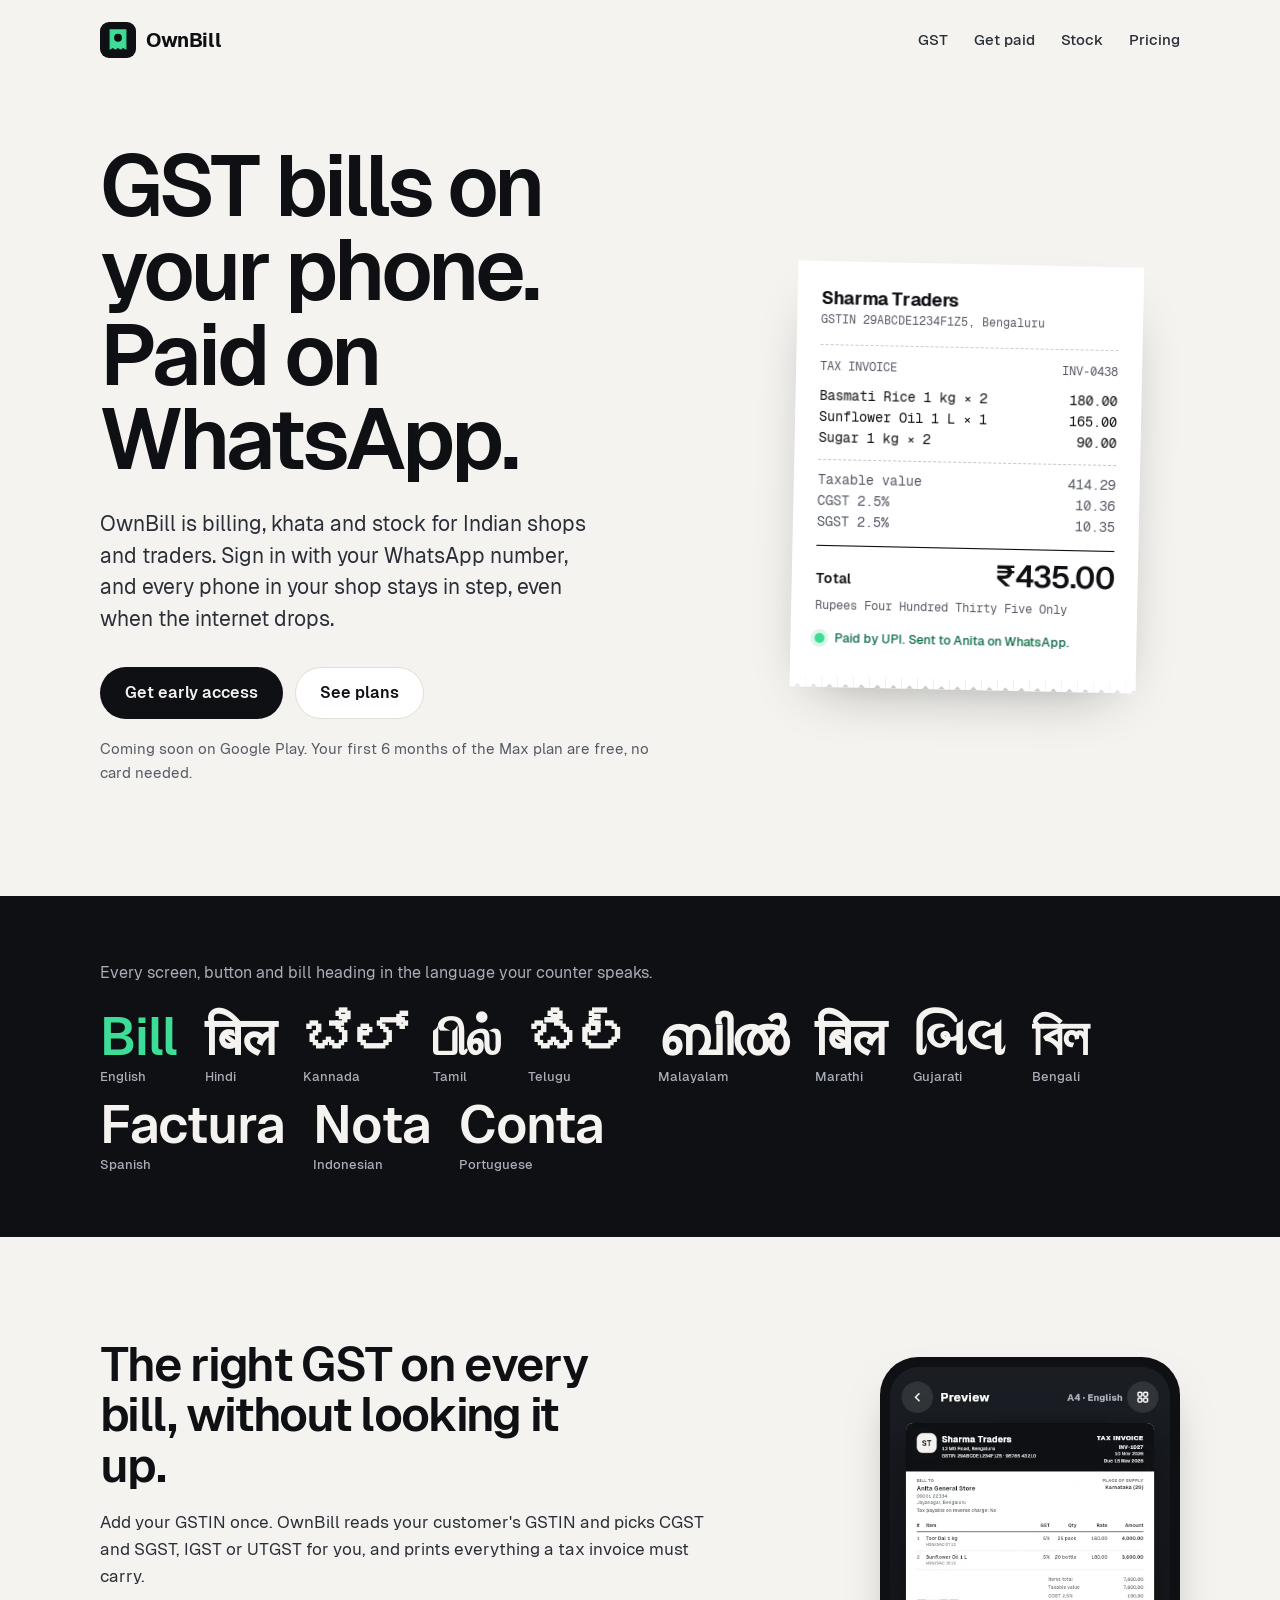
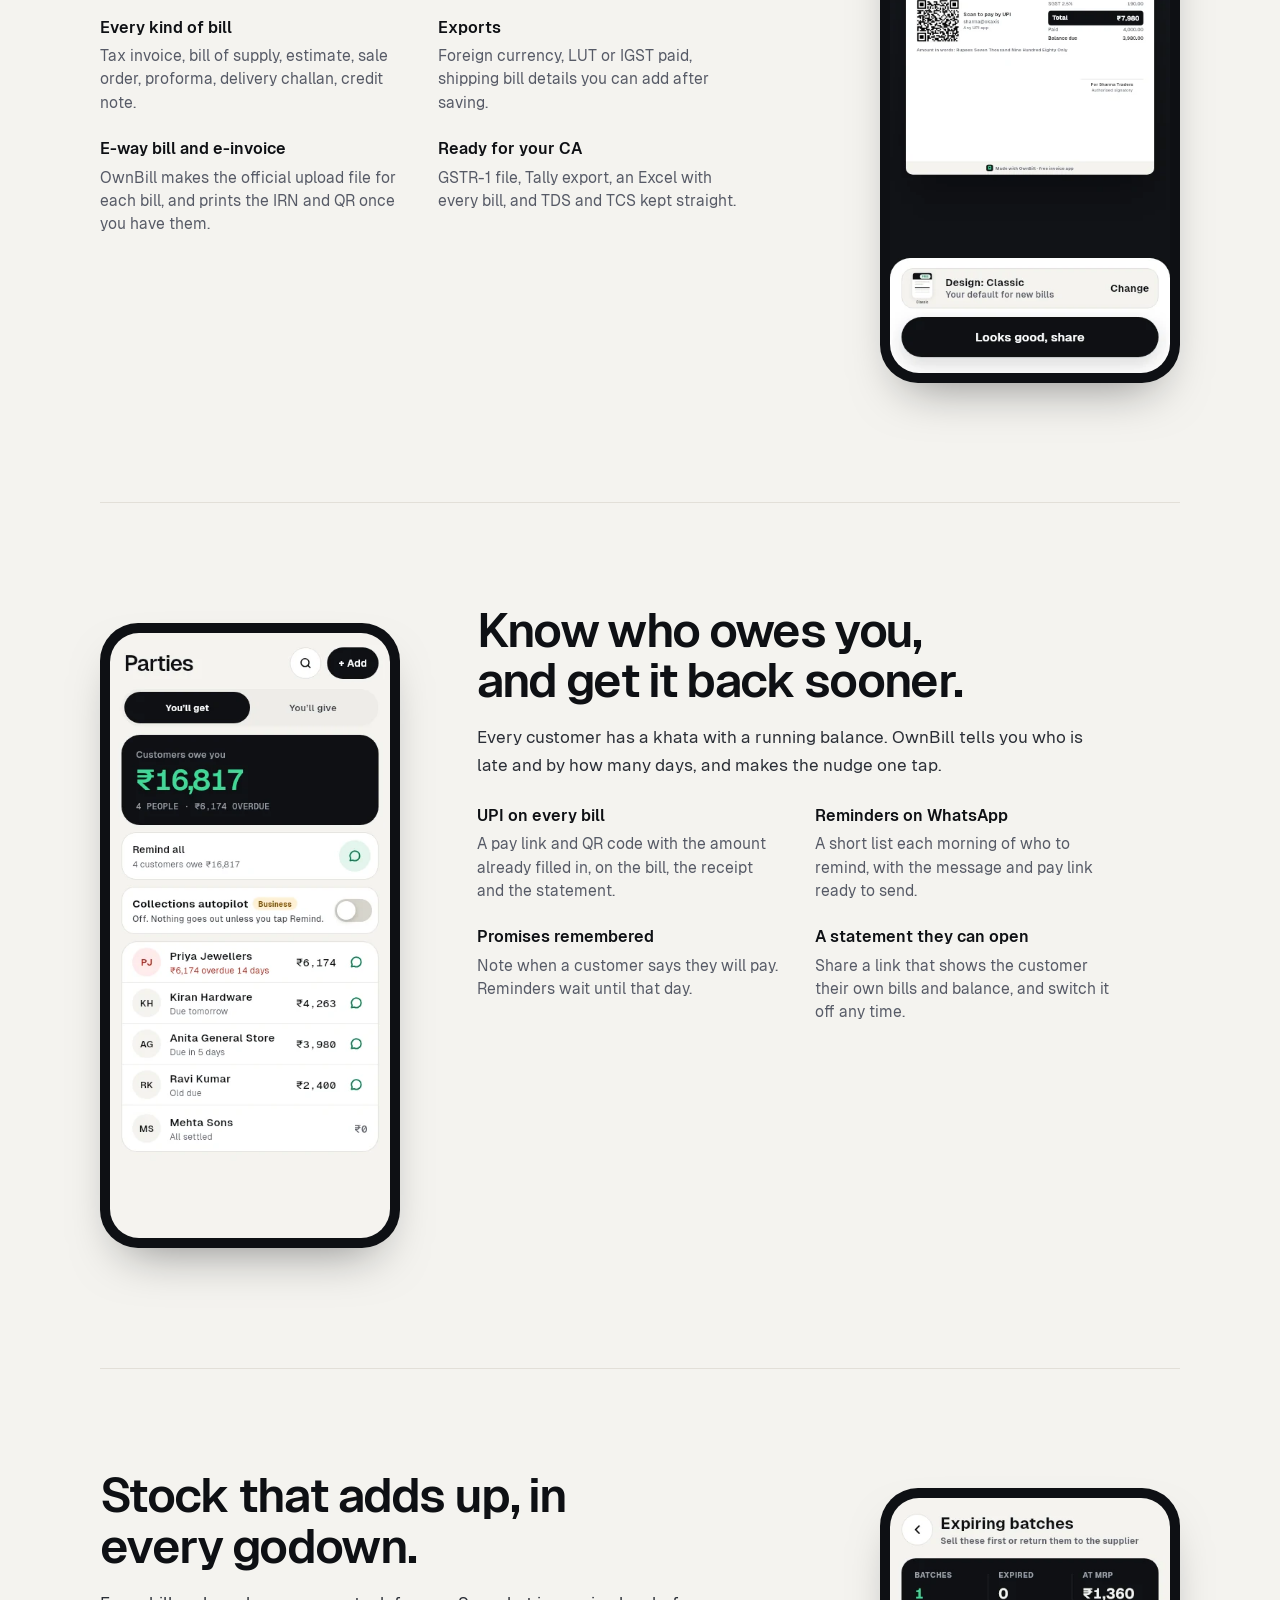
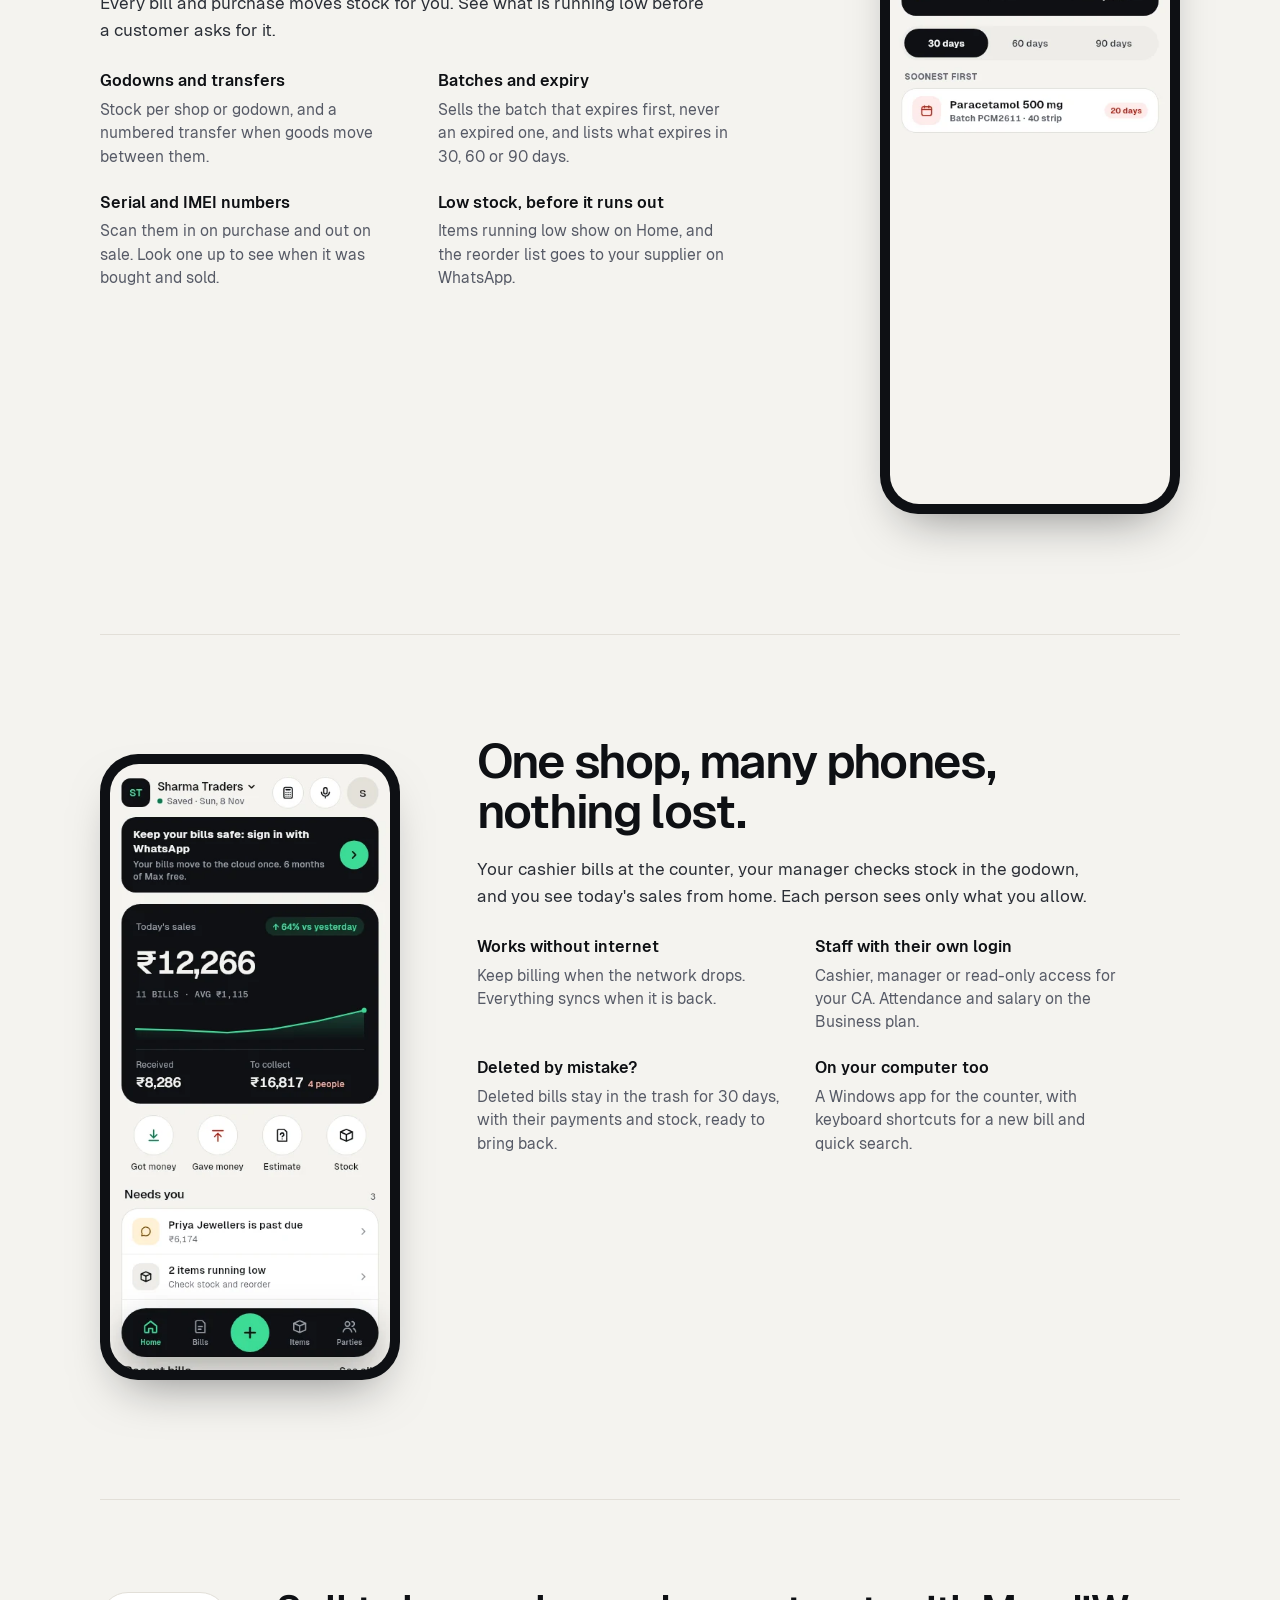
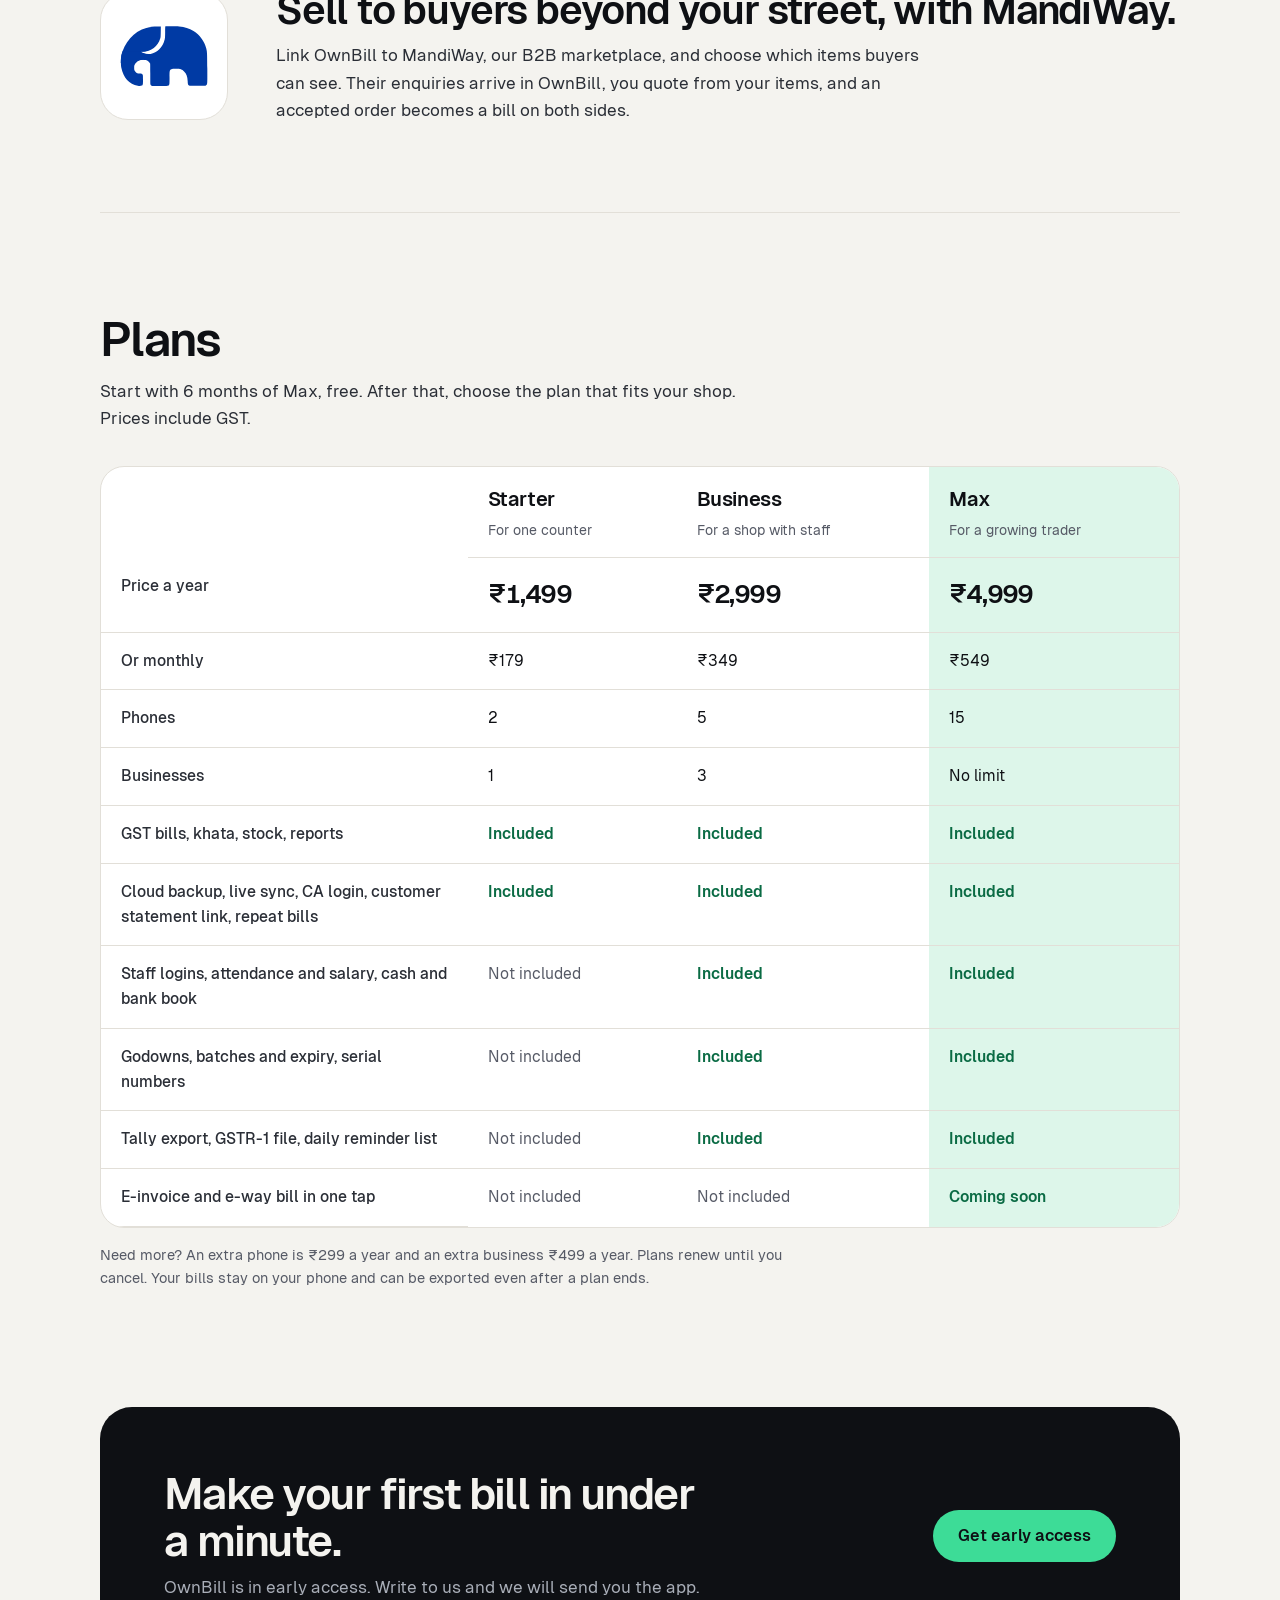
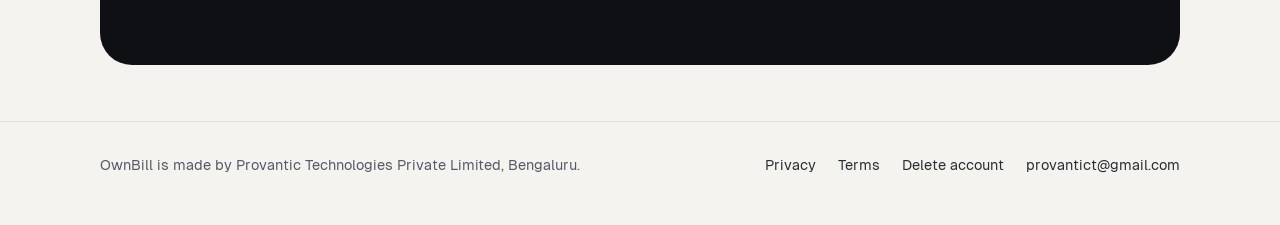
==== index.html @ a802907f "OwnBill website for ownbill.in Co-Authored-By: Claude Opus 5.5 <noreply@anthropic.com> Claude-Sessio" ====
<!doctype html>
<html lang="en">
<head>
<meta charset="utf-8">
<meta name="viewport" content="width=device-width, initial-scale=1, viewport-fit=cover">
<title>OwnBill: GST billing, khata and stock for your shop</title>
<meta name="description" content="Make GST bills on your phone, send them on WhatsApp and get paid by UPI. Khata, stock, staff and reports for Indian shops and traders, in 12 languages. First 6 months of Max are free.">
<meta name="theme-color" content="#0E1014">
<meta name="color-scheme" content="light dark">
<link rel="canonical" href="https://ownbill.in/">
<meta property="og:type" content="website">
<meta property="og:title" content="OwnBill: GST bills, khata and stock on your phone">
<meta property="og:description" content="Bills, GST, khata and stock for Indian shops and traders. Sign in with WhatsApp. 6 months of Max free.">
<meta property="og:url" content="https://ownbill.in/">
<meta property="og:image" content="https://ownbill.in/img/og.png">
<link rel="icon" href="/img/mark.svg" type="image/svg+xml">
<link rel="preload" href="/assets/fonts/Geist-600.woff2" as="font" type="font/woff2" crossorigin>
<link rel="stylesheet" href="/assets/site.css">
<script type="application/ld+json">{"@context":"https://schema.org","@type":"SoftwareApplication","name":"OwnBill","operatingSystem":"Android, Windows","applicationCategory":"BusinessApplication","publisher":{"@type":"Organization","name":"Provantic Technologies Private Limited"},"offers":[{"@type":"Offer","name":"Starter","price":"1499","priceCurrency":"INR"},{"@type":"Offer","name":"Business","price":"2999","priceCurrency":"INR"},{"@type":"Offer","name":"Max","price":"4999","priceCurrency":"INR"}]}</script>
</head>
<body>
<a class="skip" href="#main">Skip to content</a>

<header class="wrap top">
  <a class="brand" href="/" aria-label="OwnBill home">
    <svg viewBox="0 0 64 64" aria-hidden="true"><rect width="64" height="64" rx="16" fill="#0E1014"/><path d="M18 14H46V48L41.33 45L36.67 48L32 45L27.33 48L22.67 45L18 48Z" fill="#3DDC97" stroke="#3DDC97" stroke-width="2" stroke-linejoin="round"/><circle cx="32" cy="28" r="7" fill="#0E1014"/></svg>
    OwnBill
  </a>
  <nav aria-label="Main">
    <a href="#gst">GST</a>
    <a href="#paid">Get paid</a>
    <a href="#stock">Stock</a>
    <a href="#pricing">Pricing</a>
  </nav>
</header>

<main id="main">
  <section class="wrap hero" aria-labelledby="hero-title">
    <div>
      <h1 id="hero-title">GST bills on your phone. Paid on WhatsApp.</h1>
      <p class="lede">OwnBill is billing, khata and stock for Indian shops and traders. Sign in with your WhatsApp number, and every phone in your shop stays in step, even when the internet drops.</p>
      <div class="ctas">
        <a class="btn btn-ink" href="mailto:provantict@gmail.com?subject=OwnBill%20early%20access">Get early access</a>
        <a class="btn btn-line" href="#pricing">See plans</a>
      </div>
      <p class="note">Coming soon on Google Play. Your first 6 months of the Max plan are free, no card needed.</p>
    </div>

    <div class="receipt-stage">
      <figure class="receipt" aria-label="Example GST bill made in OwnBill: three items, CGST and SGST at 2.5%, total ₹435, paid by UPI">
        <div class="p"><p class="shop">Sharma Traders</p><p class="gst">GSTIN 29ABCDE1234F1Z5, Bengaluru</p></div>
        <div class="p kind"><span>TAX INVOICE</span><span>INV-0438</span></div>
        <div class="p row"><span>Basmati Rice 1 kg × 2</span><span>180.00</span></div>
        <div class="p row"><span>Sunflower Oil 1 L × 1</span><span>165.00</span></div>
        <div class="p row"><span>Sugar 1 kg × 2</span><span>90.00</span></div>
        <div class="p tax"><div class="row"><span>Taxable value</span><span>414.29</span></div><div class="row"><span>CGST 2.5%</span><span>10.36</span></div><div class="row"><span>SGST 2.5%</span><span>10.35</span></div></div>
        <div class="p total"><span>Total</span><b>₹435.00</b></div>
        <div class="p words">Rupees Four Hundred Thirty Five Only</div>
        <div class="p paid"><i aria-hidden="true"></i>Paid by UPI. Sent to Anita on WhatsApp.</div>
      </figure>
    </div>
  </section>

  <section class="langs" aria-labelledby="langs-title">
    <div class="wrap">
      <p id="langs-title">Every screen, button and bill heading in the language your counter speaks.</p>
      <ul>
        <li lang="en">Bill<span>English</span></li>
        <li lang="hi">बिल<span>Hindi</span></li>
        <li lang="kn">ಬಿಲ್<span>Kannada</span></li>
        <li lang="ta">பில்<span>Tamil</span></li>
        <li lang="te">బిల్<span>Telugu</span></li>
        <li lang="ml">ബിൽ<span>Malayalam</span></li>
        <li lang="mr">बिल<span>Marathi</span></li>
        <li lang="gu">બિલ<span>Gujarati</span></li>
        <li lang="bn">বিল<span>Bengali</span></li>
        <li lang="es">Factura<span>Spanish</span></li>
        <li lang="id">Nota<span>Indonesian</span></li>
        <li lang="pt">Conta<span>Portuguese</span></li>
      </ul>
    </div>
  </section>

  <div class="wrap">
    <section class="chapter" id="gst" aria-labelledby="gst-title">
      <div>
        <h2 id="gst-title">The right GST on every bill, without looking it up.</h2>
        <p>Add your GSTIN once. OwnBill reads your customer's GSTIN and picks CGST and SGST, IGST or UTGST for you, and prints everything a tax invoice must carry.</p>
        <dl>
          <div><dt>Every kind of bill</dt><dd>Tax invoice, bill of supply, estimate, sale order, proforma, delivery challan, credit note.</dd></div>
          <div><dt>Exports</dt><dd>Foreign currency, LUT or IGST paid, shipping bill details you can add after saving.</dd></div>
          <div><dt>E-way bill and e-invoice</dt><dd>OwnBill makes the official upload file for each bill, and prints the IRN and QR once you have them.</dd></div>
          <div><dt>Ready for your CA</dt><dd>GSTR-1 file, Tally export, an Excel with every bill, and TDS and TCS kept straight.</dd></div>
        </dl>
      </div>
      <figure class="phone"><img src="/img/bill.webp" width="390" height="844" alt="OwnBill bill preview: a tax invoice for Anita General Store with a UPI QR code to pay ₹7,060" loading="lazy"></figure>
    </section>

    <section class="chapter" id="paid" aria-labelledby="paid-title">
      <div>
        <h2 id="paid-title">Know who owes you, and get it back sooner.</h2>
        <p>Every customer has a khata with a running balance. OwnBill tells you who is late and by how many days, and makes the nudge one tap.</p>
        <dl>
          <div><dt>UPI on every bill</dt><dd>A pay link and QR code with the amount already filled in, on the bill, the receipt and the statement.</dd></div>
          <div><dt>Reminders on WhatsApp</dt><dd>A short list each morning of who to remind, with the message and pay link ready to send.</dd></div>
          <div><dt>Promises remembered</dt><dd>Note when a customer says they will pay. Reminders wait until that day.</dd></div>
          <div><dt>A statement they can open</dt><dd>Share a link that shows the customer their own bills and balance, and switch it off any time.</dd></div>
        </dl>
      </div>
      <figure class="phone"><img src="/img/parties.webp" width="390" height="844" alt="OwnBill Parties screen: customers owe ₹16,817, Priya Jewellers ₹6,174 overdue 14 days, with a WhatsApp reminder button on each row" loading="lazy"></figure>
    </section>

    <section class="chapter" id="stock" aria-labelledby="stock-title">
      <div>
        <h2 id="stock-title">Stock that adds up, in every godown.</h2>
        <p>Every bill and purchase moves stock for you. See what is running low before a customer asks for it.</p>
        <dl>
          <div><dt>Godowns and transfers</dt><dd>Stock per shop or godown, and a numbered transfer when goods move between them.</dd></div>
          <div><dt>Batches and expiry</dt><dd>Sells the batch that expires first, never an expired one, and lists what expires in 30, 60 or 90 days.</dd></div>
          <div><dt>Serial and IMEI numbers</dt><dd>Scan them in on purchase and out on sale. Look one up to see when it was bought and sold.</dd></div>
          <div><dt>Low stock, before it runs out</dt><dd>Items running low show on Home, and the reorder list goes to your supplier on WhatsApp.</dd></div>
        </dl>
      </div>
      <figure class="phone"><img src="/img/stock.webp" width="390" height="844" alt="OwnBill Expiring batches screen: Paracetamol 500 mg batch PCM2611 expires in 20 days" loading="lazy"></figure>
    </section>

    <section class="chapter" id="team" aria-labelledby="team-title">
      <div>
        <h2 id="team-title">One shop, many phones, nothing lost.</h2>
        <p>Your cashier bills at the counter, your manager checks stock in the godown, and you see today's sales from home. Each person sees only what you allow.</p>
        <dl>
          <div><dt>Works without internet</dt><dd>Keep billing when the network drops. Everything syncs when it is back.</dd></div>
          <div><dt>Staff with their own login</dt><dd>Cashier, manager or read-only access for your CA. Attendance and salary on the Business plan.</dd></div>
          <div><dt>Deleted by mistake?</dt><dd>Deleted bills stay in the trash for 30 days, with their payments and stock, ready to bring back.</dd></div>
          <div><dt>On your computer too</dt><dd>A Windows app for the counter, with keyboard shortcuts for a new bill and quick search.</dd></div>
        </dl>
      </div>
      <figure class="phone"><img src="/img/home.webp" width="390" height="844" alt="OwnBill home screen: today's sales ₹12,266 from 11 bills, ₹8,286 received and ₹16,817 to collect" loading="lazy"></figure>
    </section>

    <section class="mandiway" aria-labelledby="mw-title">
      <div class="mw-mark"><img src="/img/mandiway.svg" alt="MandiWay" width="92" height="64"></div>
      <div>
        <h2 id="mw-title">Sell to buyers beyond your street, with MandiWay.</h2>
        <p>Link OwnBill to MandiWay, our B2B marketplace, and choose which items buyers can see. Their enquiries arrive in OwnBill, you quote from your items, and an accepted order becomes a bill on both sides.</p>
      </div>
    </section>

    <section class="pricing" id="pricing" aria-labelledby="pricing-title">
      <h2 id="pricing-title">Plans</h2>
      <p class="intro">Start with 6 months of Max, free. After that, choose the plan that fits your shop. Prices include GST.</p>
      <div class="table-wrap">
        <table class="plans">
          <caption class="sr">OwnBill plans compared</caption>
          <thead>
            <tr>
              <td></td>
              <th scope="col">Starter<small>For one counter</small></th>
              <th scope="col">Business<small>For a shop with staff</small></th>
              <th scope="col" class="hl">Max<small>For a growing trader</small></th>
            </tr>
          </thead>
          <tbody>
            <tr><th scope="row">Price a year</th><td class="price">₹1,499</td><td class="price">₹2,999</td><td class="price hl">₹4,999</td></tr>
            <tr><th scope="row">Or monthly</th><td>₹179</td><td>₹349</td><td class="hl">₹549</td></tr>
            <tr><th scope="row">Phones</th><td>2</td><td>5</td><td class="hl">15</td></tr>
            <tr><th scope="row">Businesses</th><td>1</td><td>3</td><td class="hl">No limit</td></tr>
            <tr><th scope="row">GST bills, khata, stock, reports</th><td class="yes">Included</td><td class="yes">Included</td><td class="yes hl">Included</td></tr>
            <tr><th scope="row">Cloud backup, live sync, CA login, customer statement link, repeat bills</th><td class="yes">Included</td><td class="yes">Included</td><td class="yes hl">Included</td></tr>
            <tr><th scope="row">Staff logins, attendance and salary, cash and bank book</th><td class="no">Not included</td><td class="yes">Included</td><td class="yes hl">Included</td></tr>
            <tr><th scope="row">Godowns, batches and expiry, serial numbers</th><td class="no">Not included</td><td class="yes">Included</td><td class="yes hl">Included</td></tr>
            <tr><th scope="row">Tally export, GSTR-1 file, daily reminder list</th><td class="no">Not included</td><td class="yes">Included</td><td class="yes hl">Included</td></tr>
            <tr><th scope="row">E-invoice and e-way bill in one tap</th><td class="no">Not included</td><td class="no">Not included</td><td class="yes hl">Coming soon</td></tr>
          </tbody>
        </table>
      </div>
      <p class="fine">Need more? An extra phone is ₹299 a year and an extra business ₹499 a year. Plans renew until you cancel. Your bills stay on your phone and can be exported even after a plan ends.</p>
    </section>

    <section class="close" aria-labelledby="close-title">
      <div>
        <h2 id="close-title">Make your first bill in under a minute.</h2>
        <p>OwnBill is in early access. Write to us and we will send you the app.</p>
      </div>
      <a class="btn btn-mint" href="mailto:provantict@gmail.com?subject=OwnBill%20early%20access">Get early access</a>
    </section>
  </div>
</main>

<footer>
  <div class="wrap">
    <span>OwnBill is made by Provantic Technologies Private Limited, Bengaluru.</span>
    <nav aria-label="Legal">
      <a href="/privacy/">Privacy</a>
      <a href="/terms/">Terms</a>
      <a href="/delete-account/">Delete account</a>
      <a href="mailto:provantict@gmail.com">provantict@gmail.com</a>
    </nav>
  </div>
</footer>
</body>
</html>
---- assets/site.css ----
/* OwnBill website. Same look as the app: ink, paper, mint; Geist. */
@font-face{font-family:Geist;src:url(fonts/Geist-400.woff2) format("woff2");font-weight:400;font-display:swap}
@font-face{font-family:Geist;src:url(fonts/Geist-500.woff2) format("woff2");font-weight:500;font-display:swap}
@font-face{font-family:Geist;src:url(fonts/Geist-600.woff2) format("woff2");font-weight:600;font-display:swap}
@font-face{font-family:Geist;src:url(fonts/Geist-700.woff2) format("woff2");font-weight:700;font-display:swap}
@font-face{font-family:"Geist Mono";src:url(fonts/GeistMono-400.woff2) format("woff2");font-weight:400;font-display:swap}
@font-face{font-family:"Geist Mono";src:url(fonts/GeistMono-500.woff2) format("woff2");font-weight:500;font-display:swap}

:root{
  --paper:#F4F3EF; --sheet:#FFFFFF; --ink:#0E1014; --ink-2:#2A2E36; --muted:#565A66;
  --line:#E2DFD8; --mint:#3DDC97; --mint-ink:#0A6B44; --mint-soft:#DDF6EA; --red:#A11F15;
  --panel:#0E1014; --panel-text:#F4F3EF; --panel-muted:#A9AEB8;
  --wrap:1160px; --gutter:clamp(16px,4vw,40px);
}
@media (prefers-color-scheme:dark){
  :root{
    --paper:#0F1114; --sheet:#181B20; --ink:#F1F0EC; --ink-2:#D5D6D9; --muted:#A3A7B0;
    --line:#2A2E36; --mint-ink:#3DDC97; --mint-soft:#0F2A1F; --red:#FF8A80;
    --panel:#181B20; --panel-text:#F1F0EC; --panel-muted:#A3A7B0;
  }
}
*{box-sizing:border-box}
html{-webkit-text-size-adjust:100%;scroll-behavior:smooth}
body{margin:0;background:var(--paper);color:var(--ink);font:400 17px/1.6 Geist,system-ui,-apple-system,"Segoe UI",sans-serif;font-feature-settings:"ss01";text-rendering:optimizeLegibility}
img{max-width:100%;display:block}
a{color:inherit}
:focus-visible{outline:3px solid var(--mint);outline-offset:3px;border-radius:6px}
.wrap{max-width:var(--wrap);margin:0 auto;padding:0 var(--gutter)}
.skip{position:absolute;left:-999px;top:8px;background:var(--ink);color:var(--paper);padding:8px 14px;border-radius:999px;z-index:10}
.skip:focus{left:8px}

/* header */
.top{display:flex;align-items:center;justify-content:space-between;gap:16px;padding-top:22px;padding-bottom:22px}
.brand{display:inline-flex;align-items:center;gap:10px;text-decoration:none;font-weight:700;font-size:20px;letter-spacing:-.02em}
.brand svg{width:36px;height:36px;flex:none}
.top nav{display:flex;gap:26px;font-size:15px;font-weight:500}
.top nav a{text-decoration:none;color:var(--ink-2)}
.top nav a:hover{color:var(--ink)}
@media (max-width:760px){.top nav{display:none}}

/* buttons */
.btn{display:inline-flex;align-items:center;justify-content:center;gap:10px;min-height:52px;padding:0 24px;border-radius:999px;font:600 16px/1 Geist,sans-serif;text-decoration:none;border:1px solid transparent;cursor:pointer}
.btn-ink{background:var(--ink);color:var(--paper)}
.btn-ink:hover{background:var(--ink-2)}
.btn-line{border-color:var(--line);background:var(--sheet);color:var(--ink)}
.btn-line:hover{border-color:var(--ink)}

/* hero */
.hero{display:grid;grid-template-columns:minmax(0,1.15fr) minmax(0,.85fr);gap:clamp(32px,6vw,80px);align-items:center;padding-top:clamp(24px,6vw,64px);padding-bottom:clamp(56px,8vw,96px)}
.hero h1{font-weight:600;font-size:clamp(42px,7vw,86px);line-height:.98;letter-spacing:-.045em;margin:0;max-width:11ch}
.hero .lede{font-size:clamp(18px,2vw,21px);line-height:1.5;color:var(--ink-2);max-width:36ch;margin:28px 0 32px}
.hero .ctas{display:flex;flex-wrap:wrap;gap:12px}
.hero .note{margin-top:18px;font-size:15px;color:var(--muted)}
@media (max-width:880px){.hero{grid-template-columns:1fr}.hero h1{max-width:13ch}}

/* the receipt: the one moving thing on the page */
.receipt-stage{display:flex;justify-content:center}
.receipt{position:relative;width:min(100%,360px);background:#FFFFFF;color:#0E1014;padding:26px 24px 30px;box-shadow:0 30px 60px -28px rgba(14,16,20,.45);font:400 13.5px/1.55 "Geist Mono",ui-monospace,monospace;font-variant-numeric:tabular-nums;transform:rotate(1.2deg)}
.receipt::after{content:"";position:absolute;left:0;right:0;bottom:-11px;height:12px;background:linear-gradient(-45deg,transparent 8px,#fff 0) 0 0/16px 12px repeat-x,linear-gradient(45deg,transparent 8px,#fff 0) 0 0/16px 12px repeat-x}
.receipt .shop{font:700 18px/1.2 Geist,sans-serif;letter-spacing:-.02em;margin:0}
.receipt .gst{color:#565A66;font-size:11.5px;margin:2px 0 0}
.receipt .kind{display:flex;justify-content:space-between;margin:16px 0 10px;padding-top:12px;border-top:1px dashed #C9C6BE;font-size:12px;color:#565A66}
.receipt .row{display:flex;justify-content:space-between;gap:12px}
.receipt .row span:first-child{min-width:0;overflow:hidden;text-overflow:ellipsis;white-space:nowrap}
.receipt .tax{margin-top:10px;padding-top:10px;border-top:1px dashed #C9C6BE;color:#565A66}
.receipt .total{display:flex;justify-content:space-between;align-items:baseline;margin-top:12px;padding-top:12px;border-top:1.5px solid #0E1014;font:600 14px Geist,sans-serif}
.receipt .total b{font:600 30px/1 Geist,sans-serif;letter-spacing:-.04em}
.receipt .words{margin-top:8px;color:#565A66;font-size:12px}
.sr{position:absolute;width:1px;height:1px;overflow:hidden;clip:rect(0 0 0 0);white-space:nowrap}
.receipt .paid{margin-top:16px;display:flex;align-items:center;gap:10px;font:500 12.5px Geist,sans-serif;color:#0A6B44}
.receipt .paid i{width:10px;height:10px;border-radius:50%;background:#3DDC97;box-shadow:0 0 0 4px #DDF6EA}
@media (prefers-reduced-motion:no-preference){
  .receipt .p{opacity:0;transform:translateY(-6px);animation:print .38s cubic-bezier(.2,.8,.2,1) forwards}
  .receipt .p:nth-child(1){animation-delay:.15s}.receipt .p:nth-child(2){animation-delay:.3s}
  .receipt .p:nth-child(3){animation-delay:.5s}.receipt .p:nth-child(4){animation-delay:.8s}
  .receipt .p:nth-child(5){animation-delay:1.05s}.receipt .p:nth-child(6){animation-delay:1.3s}
  .receipt .p:nth-child(7){animation-delay:1.55s}.receipt .p:nth-child(8){animation-delay:1.9s}
  .receipt .p:nth-child(9){animation-delay:2.6s}
  @keyframes print{to{opacity:1;transform:none}}
}

/* languages band */
.langs{background:var(--panel);color:var(--panel-text);padding:clamp(40px,6vw,64px) 0}
.langs p{margin:0 0 18px;color:var(--panel-muted);font-size:16px;max-width:52ch}
.langs ul{list-style:none;margin:0;padding:0;display:flex;flex-wrap:wrap;gap:6px 28px;font-weight:600;font-size:clamp(28px,4.4vw,52px);line-height:1.25;letter-spacing:-.02em}
.langs li span{display:block;font:500 13px/1.3 Geist,sans-serif;letter-spacing:0;color:var(--panel-muted)}
.langs li:first-child{color:var(--mint)}

/* feature chapters */
.chapter{display:grid;grid-template-columns:minmax(0,1fr) 300px;gap:clamp(28px,6vw,96px);align-items:start;padding:clamp(56px,8vw,104px) 0;border-bottom:1px solid var(--line)}
.chapter:nth-of-type(even){grid-template-columns:300px minmax(0,1fr)}
.chapter:nth-of-type(even) .phone{order:-1}
.chapter h2{font-weight:600;font-size:clamp(30px,4vw,48px);line-height:1.05;letter-spacing:-.035em;margin:0 0 18px;max-width:16ch}
.chapter > div > p{color:var(--ink-2);max-width:56ch;margin:0 0 24px}
.chapter dl{margin:0;display:grid;grid-template-columns:1fr 1fr;gap:22px 36px;max-width:640px}
.chapter dt{font-weight:600;font-size:16px}
.chapter dd{margin:4px 0 0;color:var(--muted);font-size:15.5px;line-height:1.5}
@media (max-width:860px){.chapter,.chapter:nth-of-type(even){grid-template-columns:1fr}.chapter:nth-of-type(even) .phone{order:0}.chapter dl{grid-template-columns:1fr}}

.phone{justify-self:center;width:min(100%,300px);border-radius:38px;padding:10px;background:var(--ink);box-shadow:0 24px 50px -24px rgba(14,16,20,.5)}
.phone img{border-radius:29px;width:100%;height:auto;aspect-ratio:390/844}
@media (prefers-color-scheme:dark){.phone{background:#2A2E36}}

/* MandiWay */
.mandiway{display:flex;gap:clamp(20px,4vw,48px);align-items:center;padding:clamp(48px,7vw,88px) 0;border-bottom:1px solid var(--line)}
.mandiway .mw-mark{flex:none;width:clamp(88px,12vw,128px);aspect-ratio:1;border-radius:28px;background:#FFFFFF;display:grid;place-items:center;border:1px solid var(--line)}
.mandiway .mw-mark img{width:72%}
.mandiway h2{font-weight:600;font-size:clamp(26px,3.4vw,40px);letter-spacing:-.03em;line-height:1.1;margin:0 0 10px}
.mandiway p{margin:0;color:var(--ink-2);max-width:60ch}
@media (max-width:640px){.mandiway{flex-direction:column;align-items:flex-start}}

/* pricing */
.pricing{padding:clamp(56px,8vw,104px) 0}
.pricing h2{font-weight:600;font-size:clamp(30px,4vw,48px);line-height:1.05;letter-spacing:-.035em;margin:0 0 12px}
.pricing .intro{color:var(--ink-2);margin:0 0 34px;max-width:58ch}
.table-wrap{overflow-x:auto;border:1px solid var(--line);border-radius:24px;background:var(--sheet)}
table.plans{width:100%;min-width:640px;border-collapse:collapse;font-size:15.5px}
.plans th,.plans td{padding:16px 20px;text-align:left;border-bottom:1px solid var(--line);vertical-align:top}
.plans tr:last-child td{border-bottom:0}
.plans thead th{font-weight:600;font-size:20px;letter-spacing:-.02em;vertical-align:bottom}
.plans thead th small{display:block;font-weight:400;font-size:14px;letter-spacing:0;color:var(--muted);margin-top:4px}
.plans .price{font-size:26px;font-weight:600;letter-spacing:-.03em;font-variant-numeric:tabular-nums}
.plans .price small{font-size:14px;font-weight:400;color:var(--muted);letter-spacing:0}
.plans tbody th{font-weight:500;color:var(--ink-2);width:34%}
.plans .yes{color:var(--mint-ink);font-weight:600}
.plans .no{color:var(--muted)}
.plans .hl{background:var(--mint-soft)}
.pricing .fine{color:var(--muted);font-size:14.5px;margin-top:16px;max-width:70ch}

/* closing */
.close{background:var(--panel);color:var(--panel-text);border-radius:32px;padding:clamp(36px,6vw,64px);display:flex;flex-wrap:wrap;gap:24px;align-items:center;justify-content:space-between;margin-bottom:56px}
.close h2{margin:0;font-weight:600;font-size:clamp(28px,4vw,44px);letter-spacing:-.035em;line-height:1.05;max-width:18ch}
.close p{margin:10px 0 0;color:var(--panel-muted)}
.close .btn-mint{background:var(--mint);color:#0E1014}
.close .btn-mint:hover{background:#5BE6A8}

/* footer */
footer{border-top:1px solid var(--line);padding:32px 0 48px;font-size:14.5px;color:var(--muted)}
footer .wrap{display:flex;flex-wrap:wrap;gap:16px 32px;justify-content:space-between}
footer nav{display:flex;flex-wrap:wrap;gap:8px 22px}
footer a{color:var(--ink-2);text-decoration:none}
footer a:hover{color:var(--ink);text-decoration:underline}

/* document pages (privacy, terms, delete account) */
.doc{max-width:760px;padding-top:12px;padding-bottom:72px}
.doc h1{font-weight:600;font-size:clamp(34px,5vw,52px);letter-spacing:-.04em;line-height:1.05;margin:12px 0 8px}
.doc .meta{color:var(--muted);margin:0 0 24px}
.doc h2{font-weight:600;font-size:21px;letter-spacing:-.01em;margin:36px 0 8px}
.doc p,.doc li{color:var(--ink-2)}
.doc .summary{background:var(--sheet);border:1px solid var(--line);border-radius:20px;padding:18px 20px;margin:20px 0}
.doc table{width:100%;border-collapse:collapse;font-size:15.5px;margin:8px 0}
.doc th,.doc td{text-align:left;padding:10px 8px;border-bottom:1px solid var(--line);vertical-align:top}
.doc th{font-weight:600}
.doc td{color:var(--ink-2)}
.doc .tabs{display:flex;flex-wrap:wrap;gap:8px;margin:0 0 8px}
.doc .tabs a{text-decoration:none;padding:8px 14px;border-radius:999px;border:1px solid var(--line);font-size:14.5px;font-weight:500}
.doc .tabs a[aria-current=page]{background:var(--ink);color:var(--paper);border-color:var(--ink)}
.doc a{color:var(--mint-ink)}
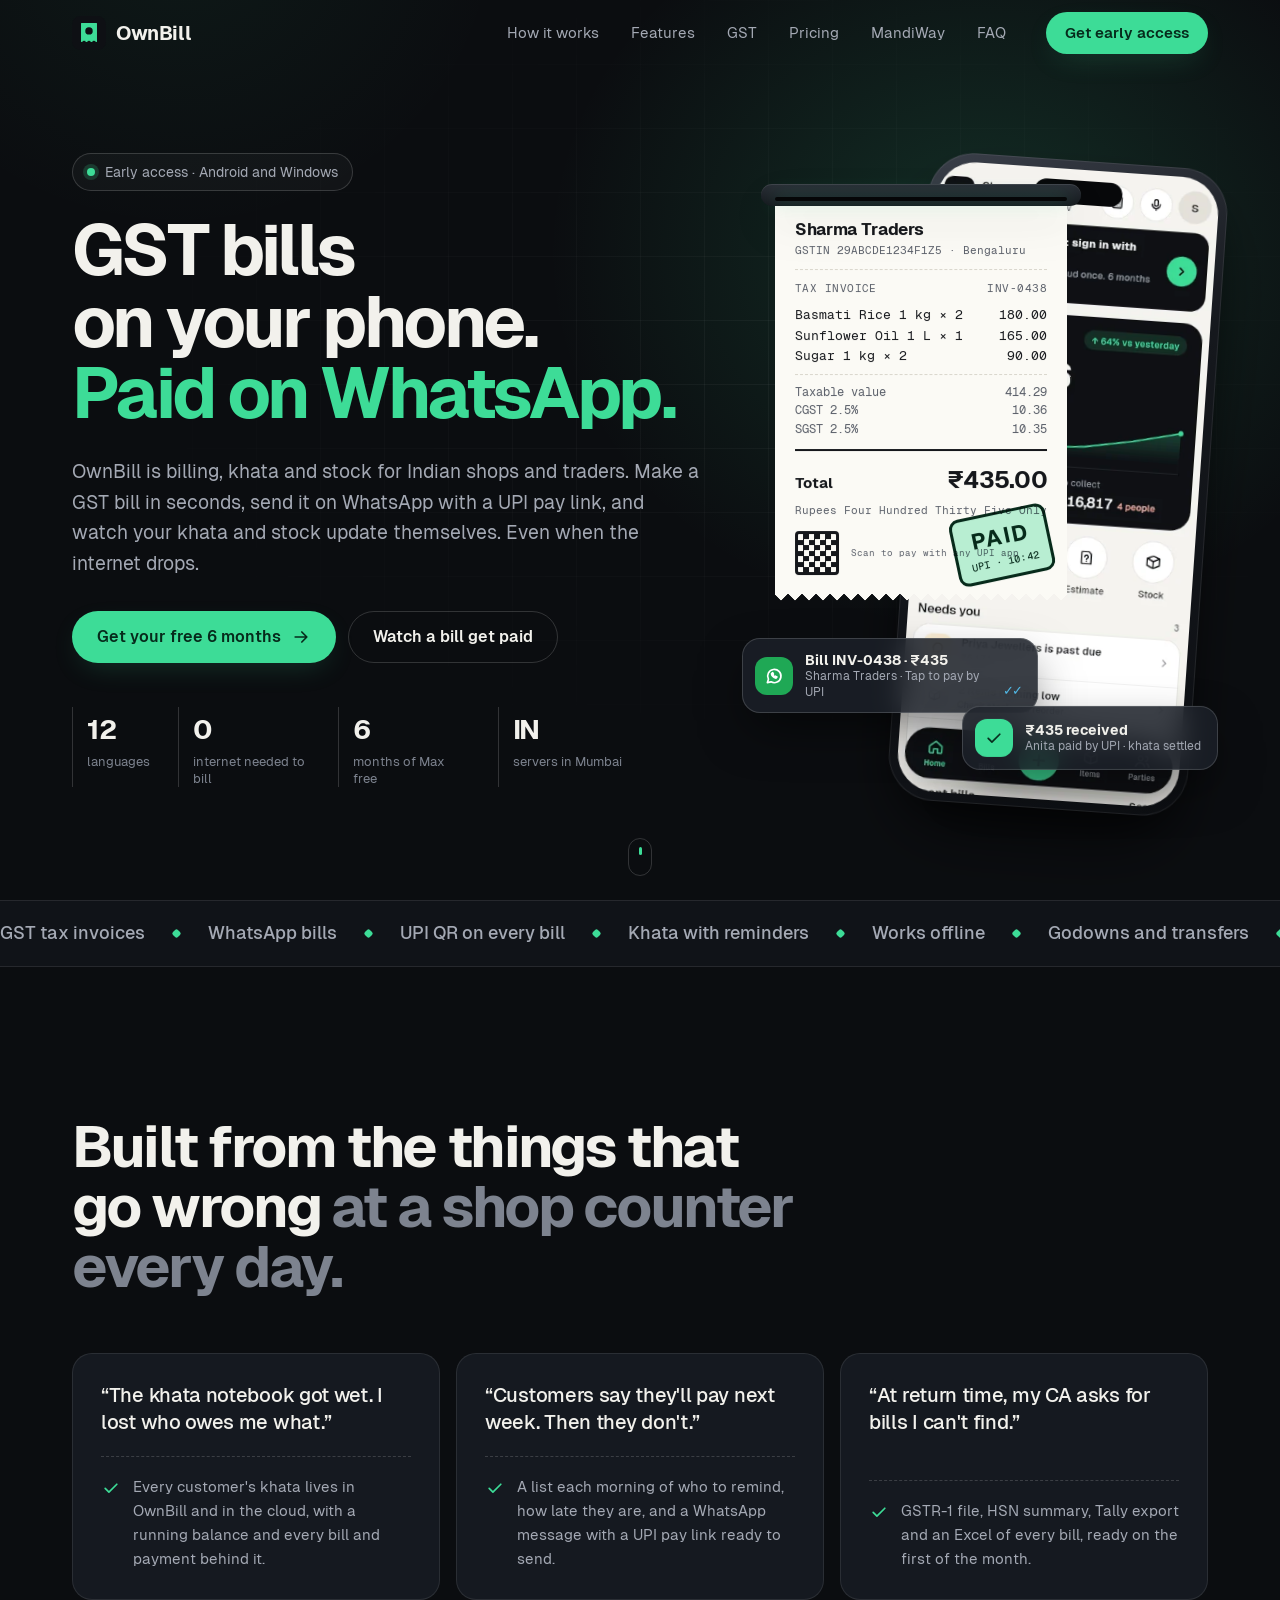
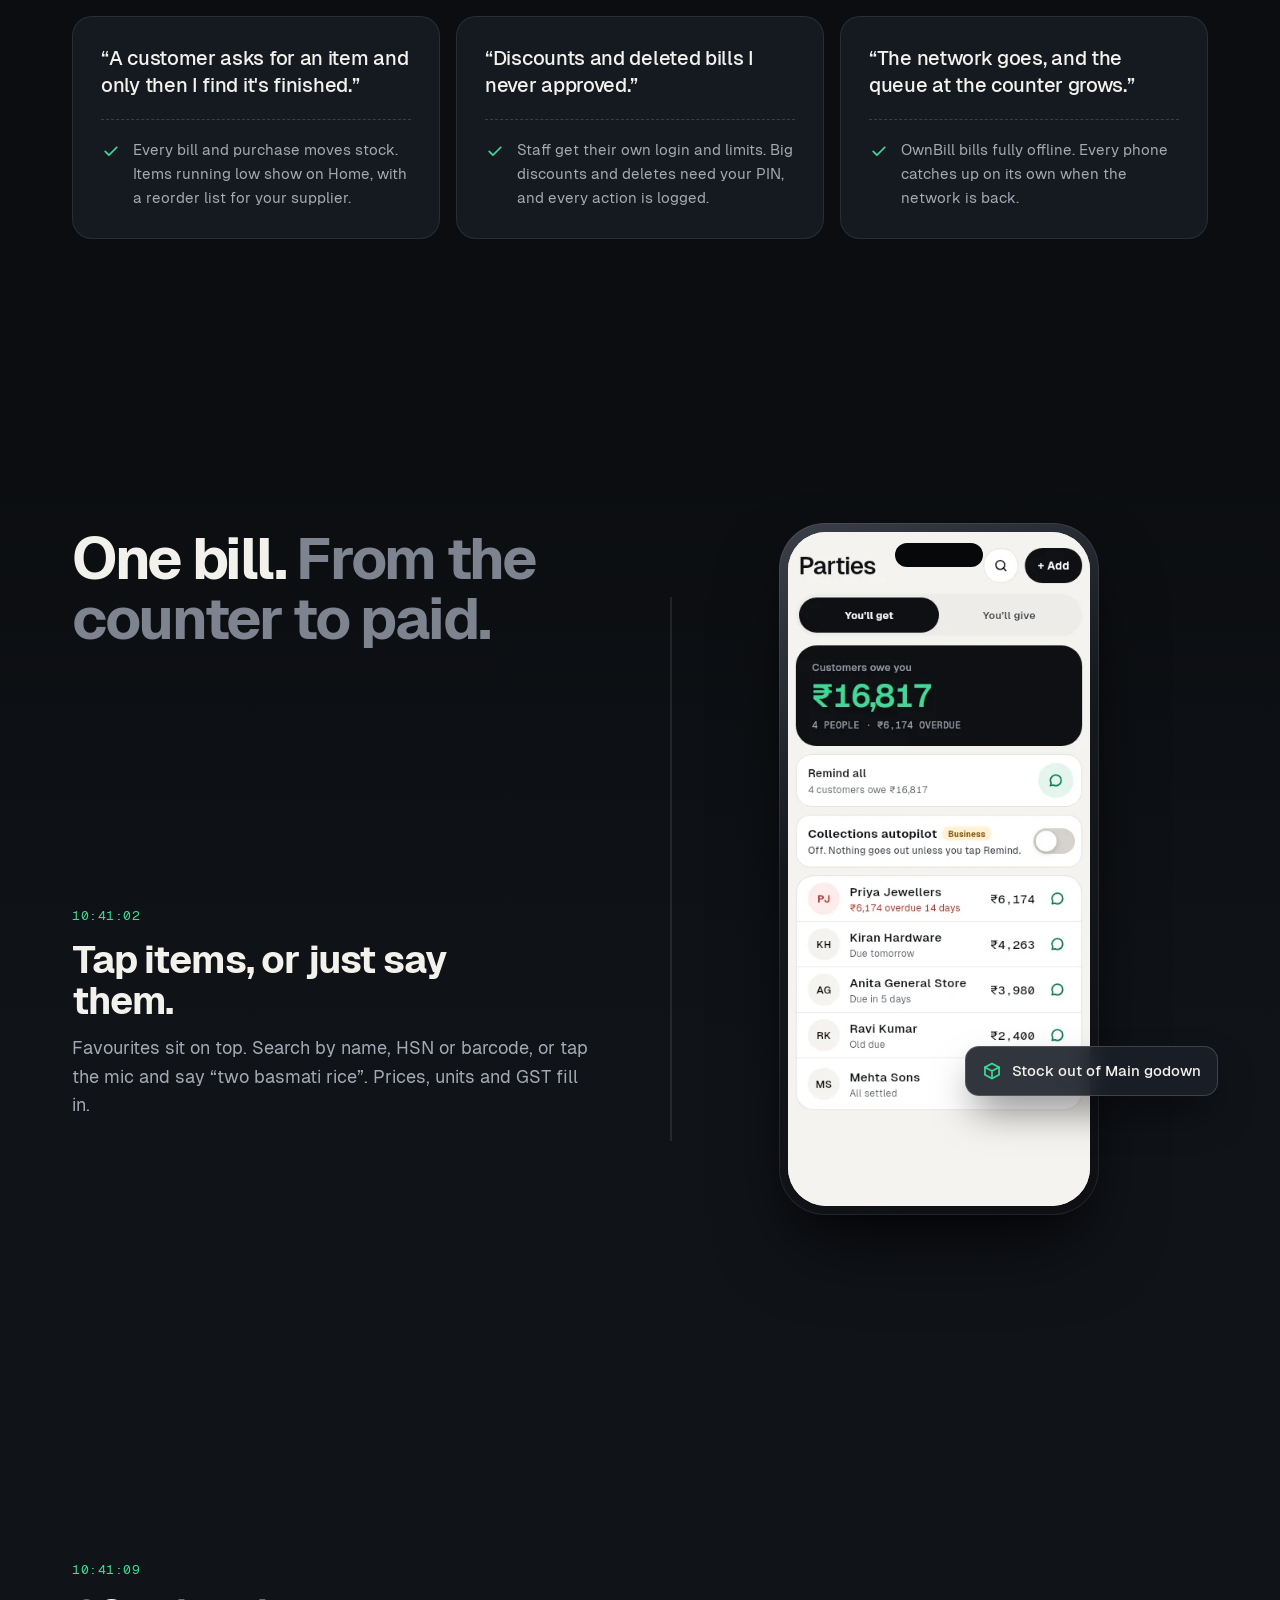
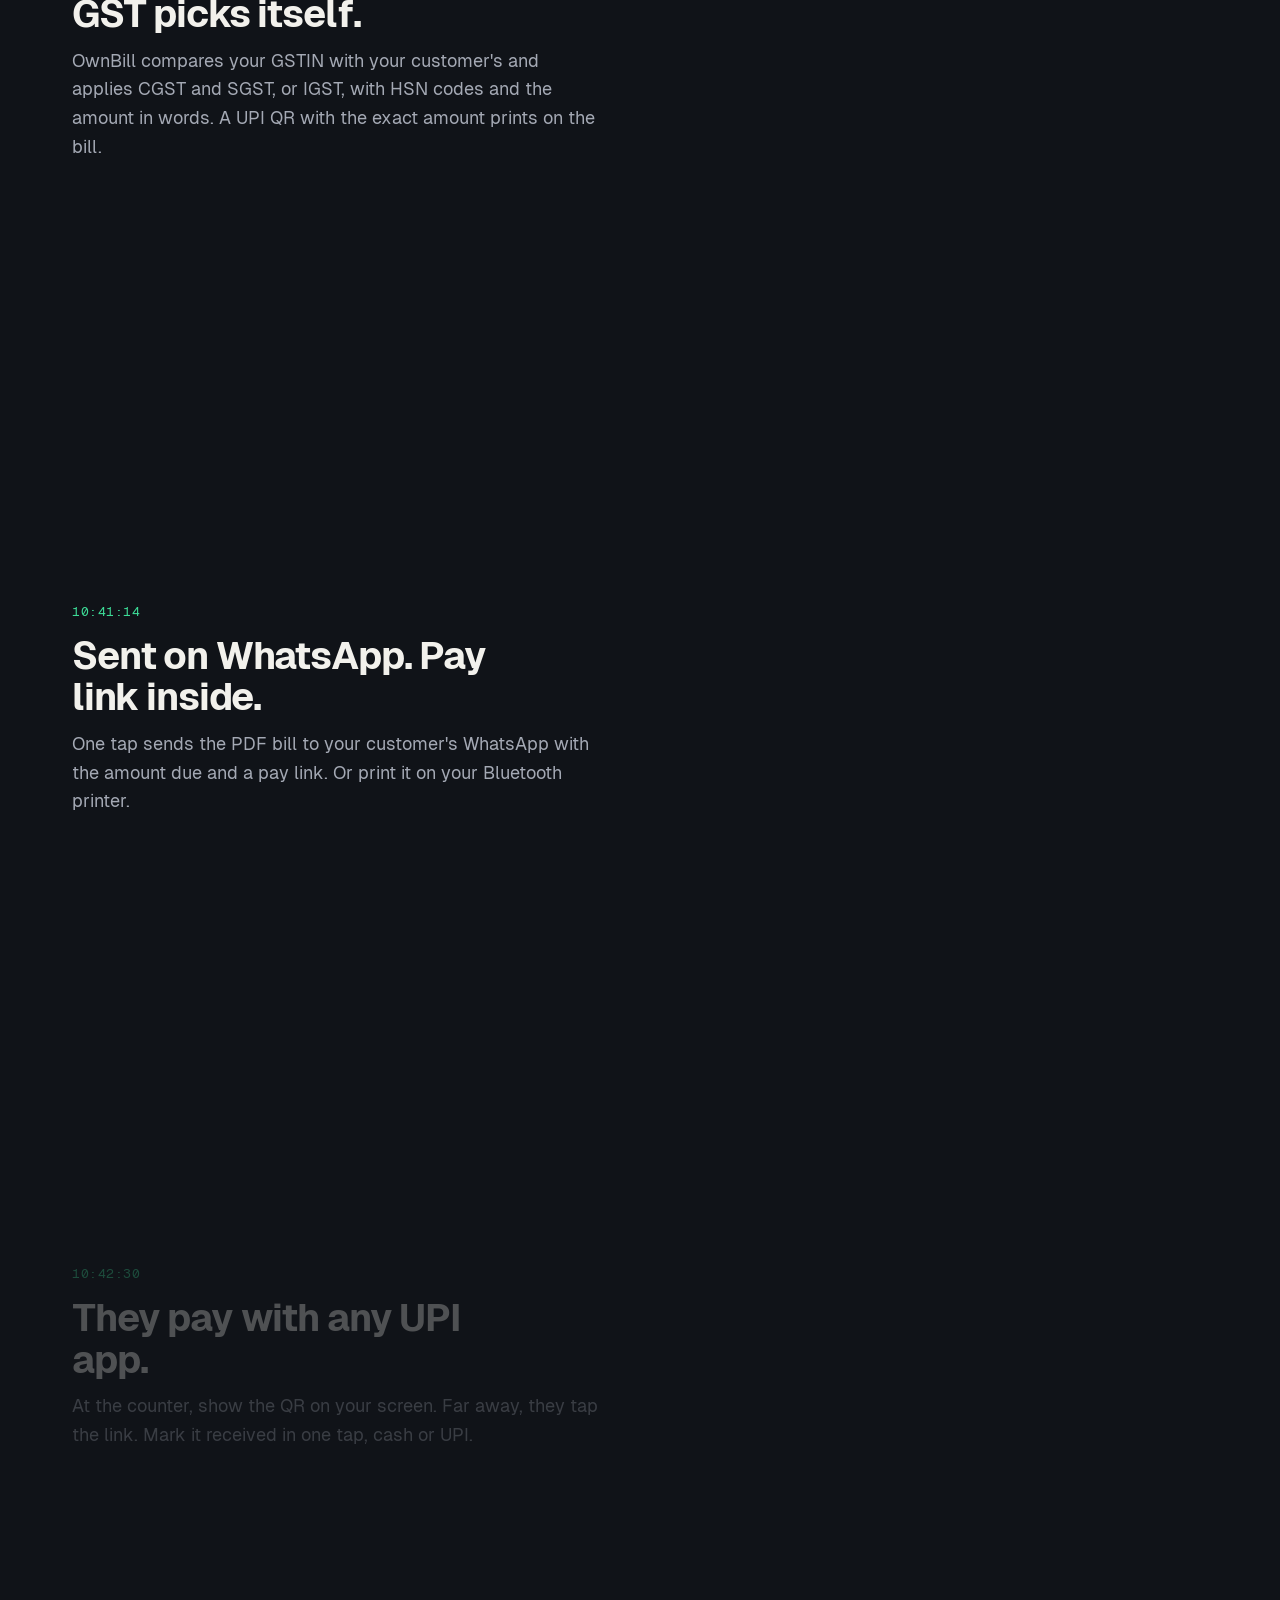
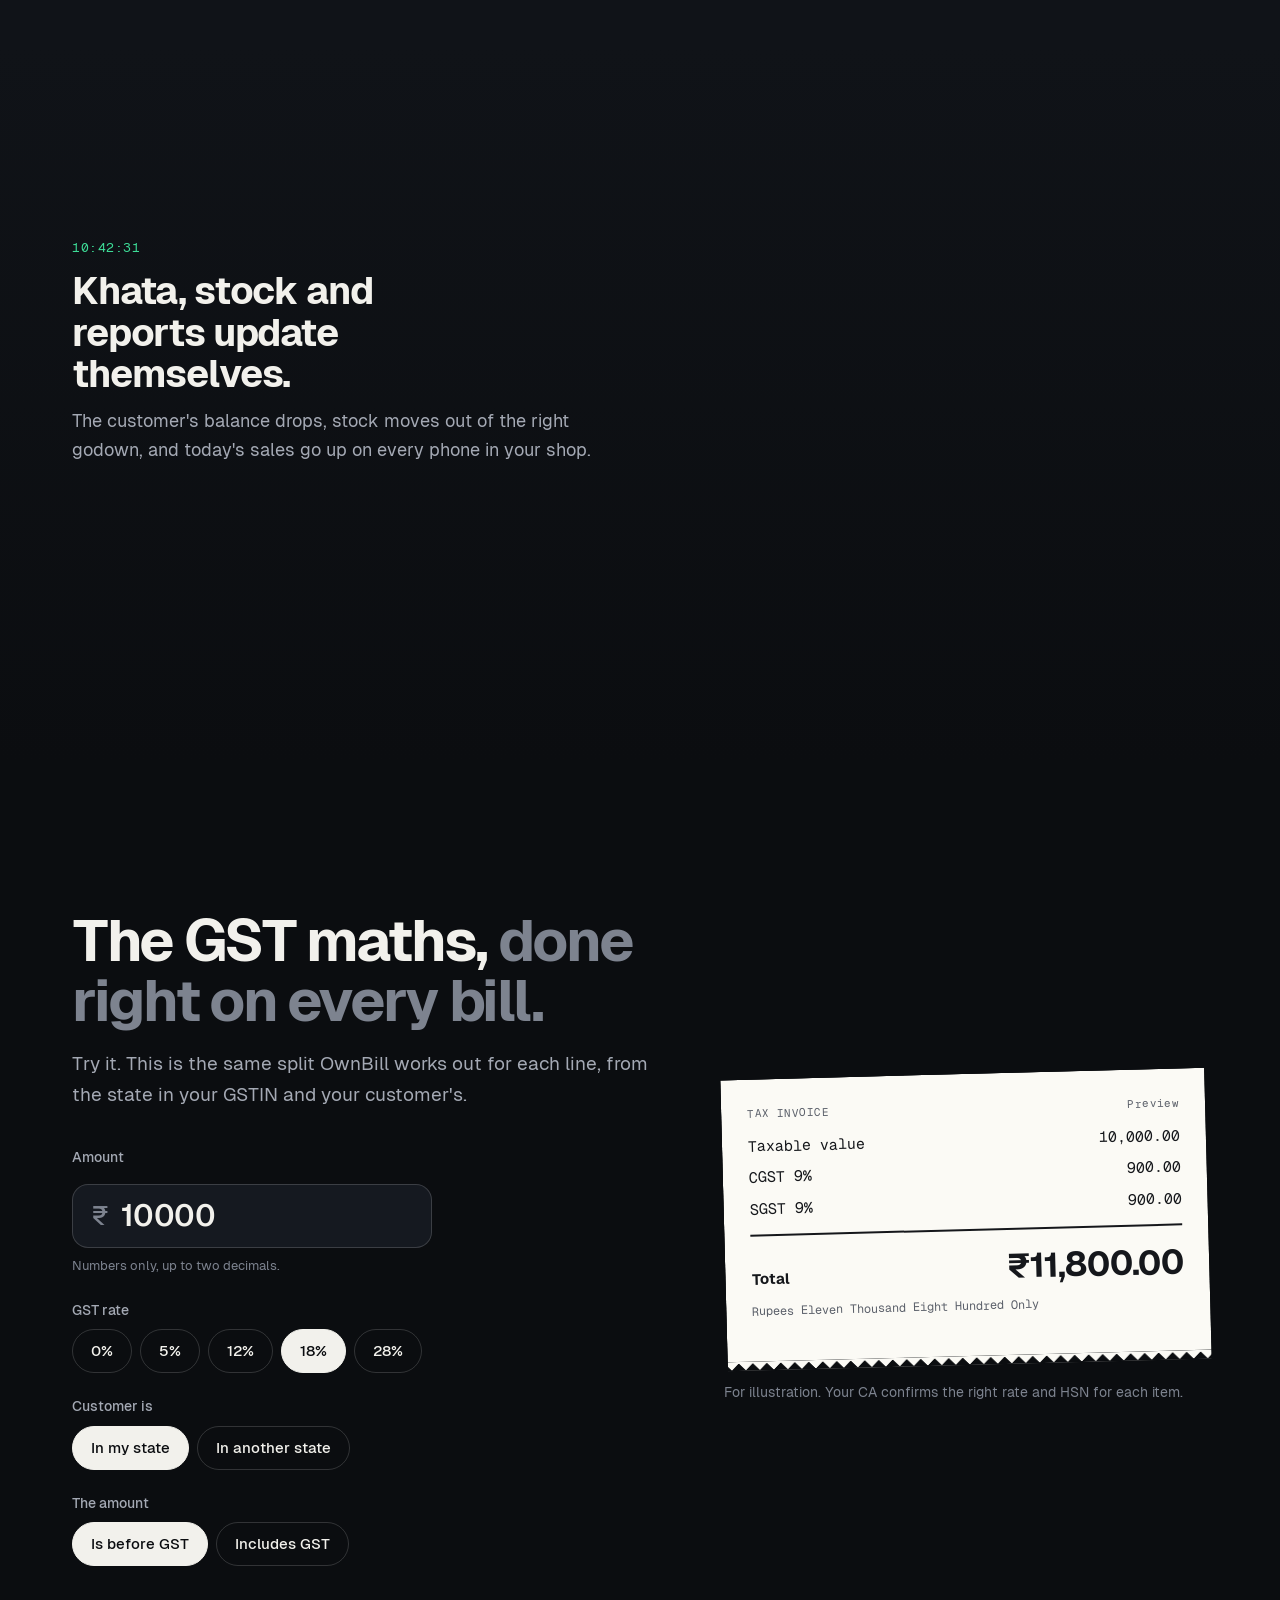
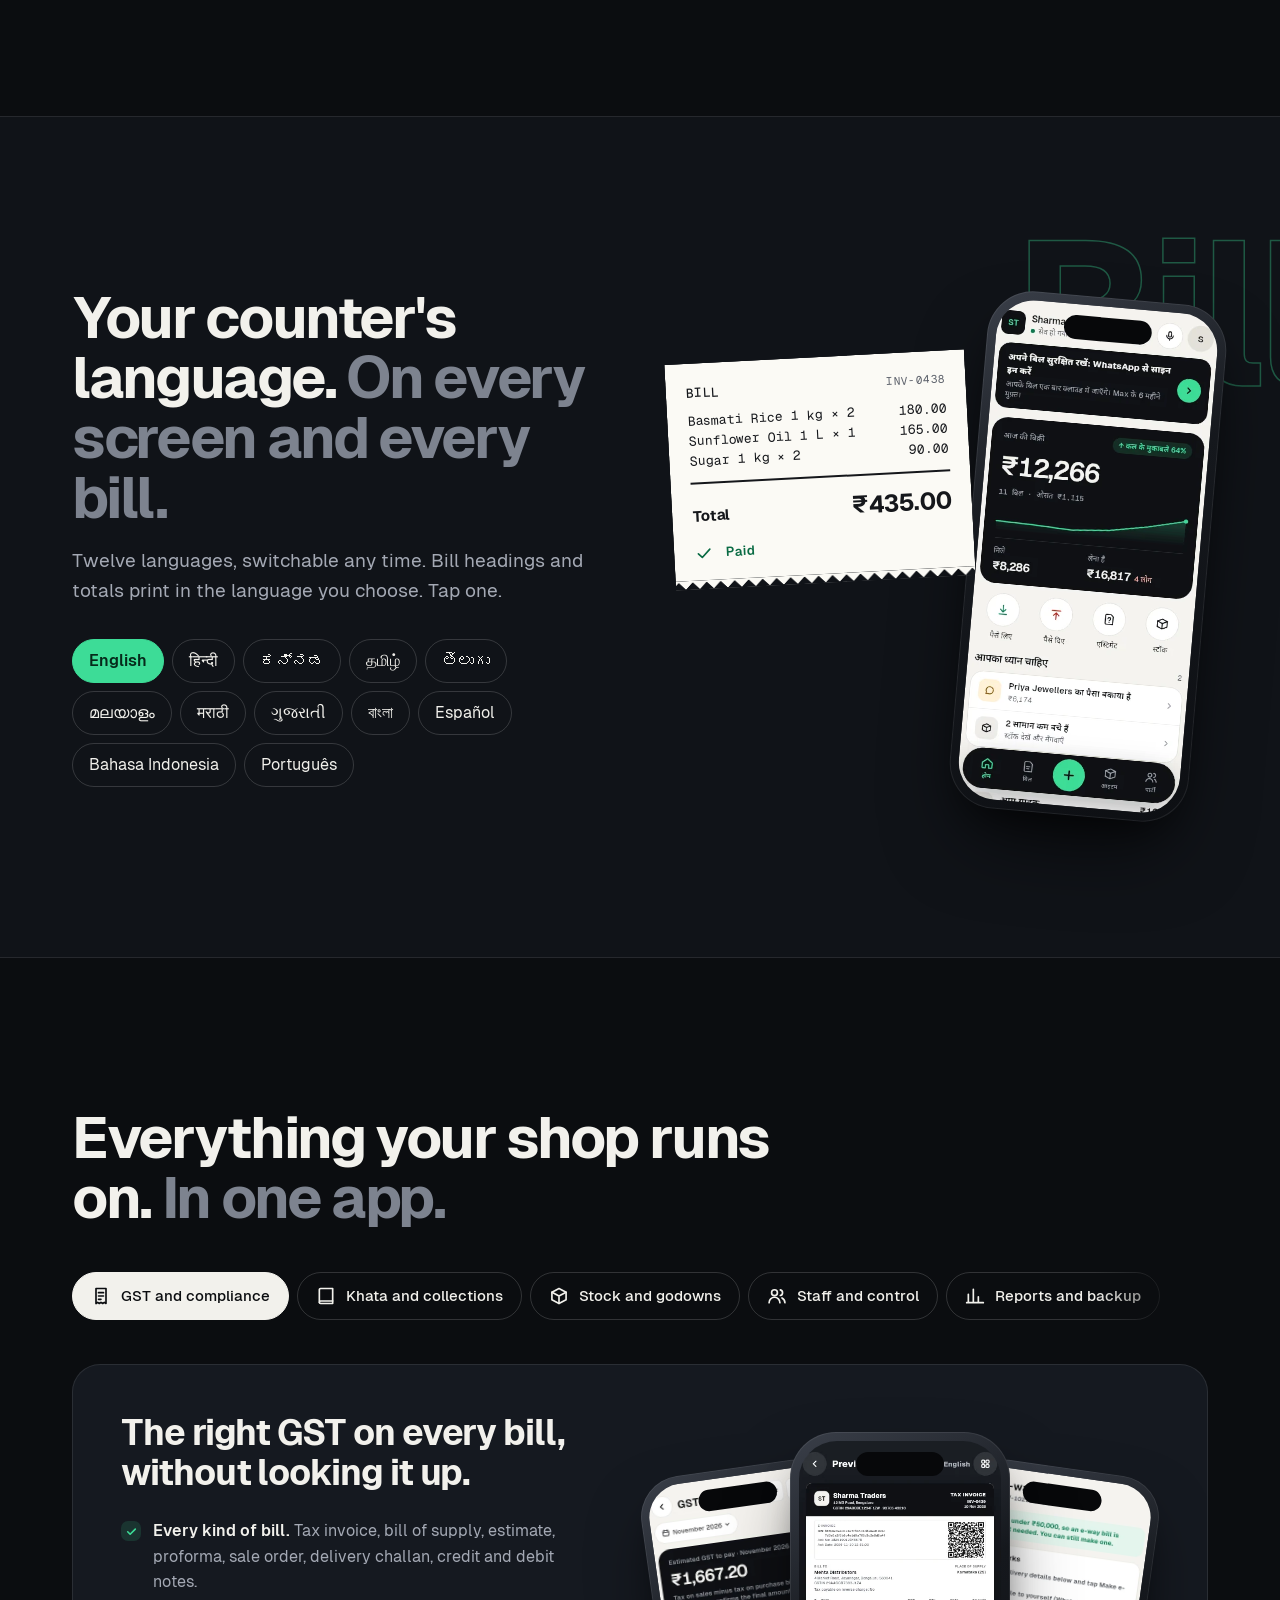
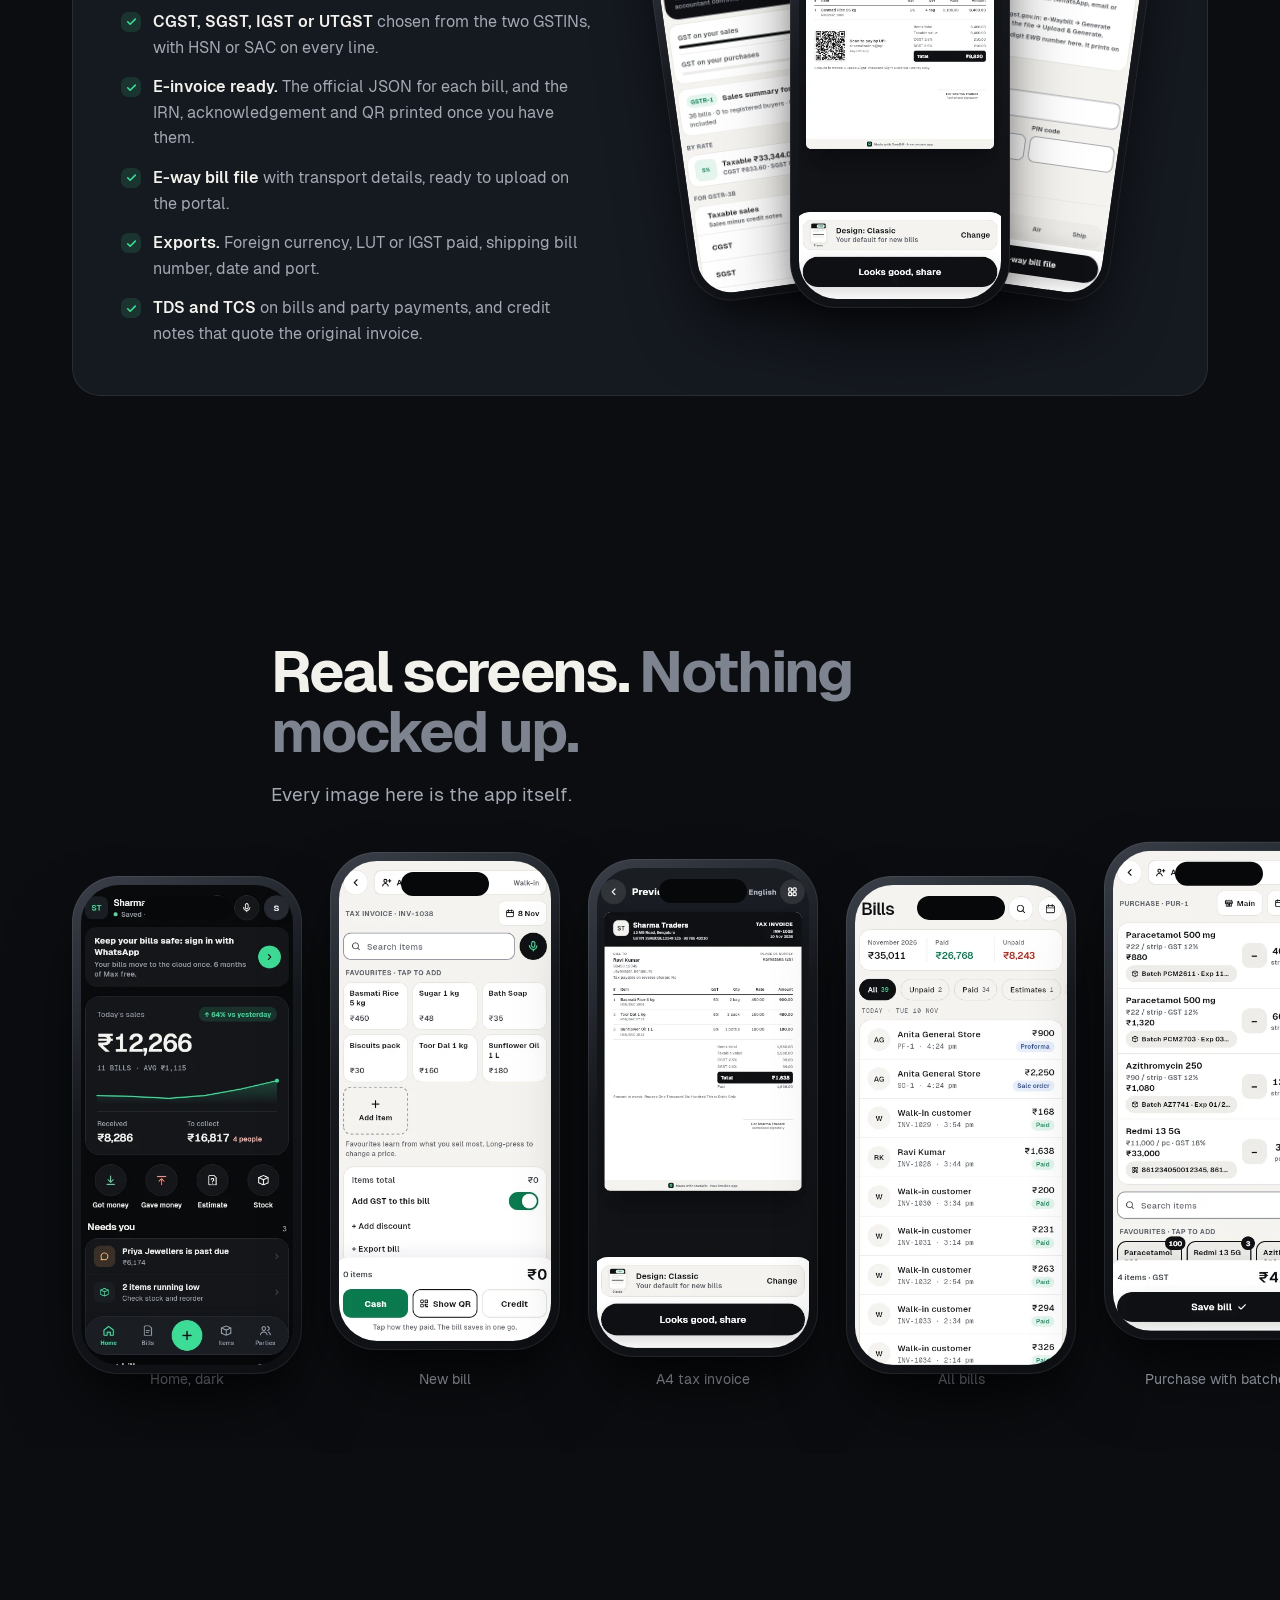
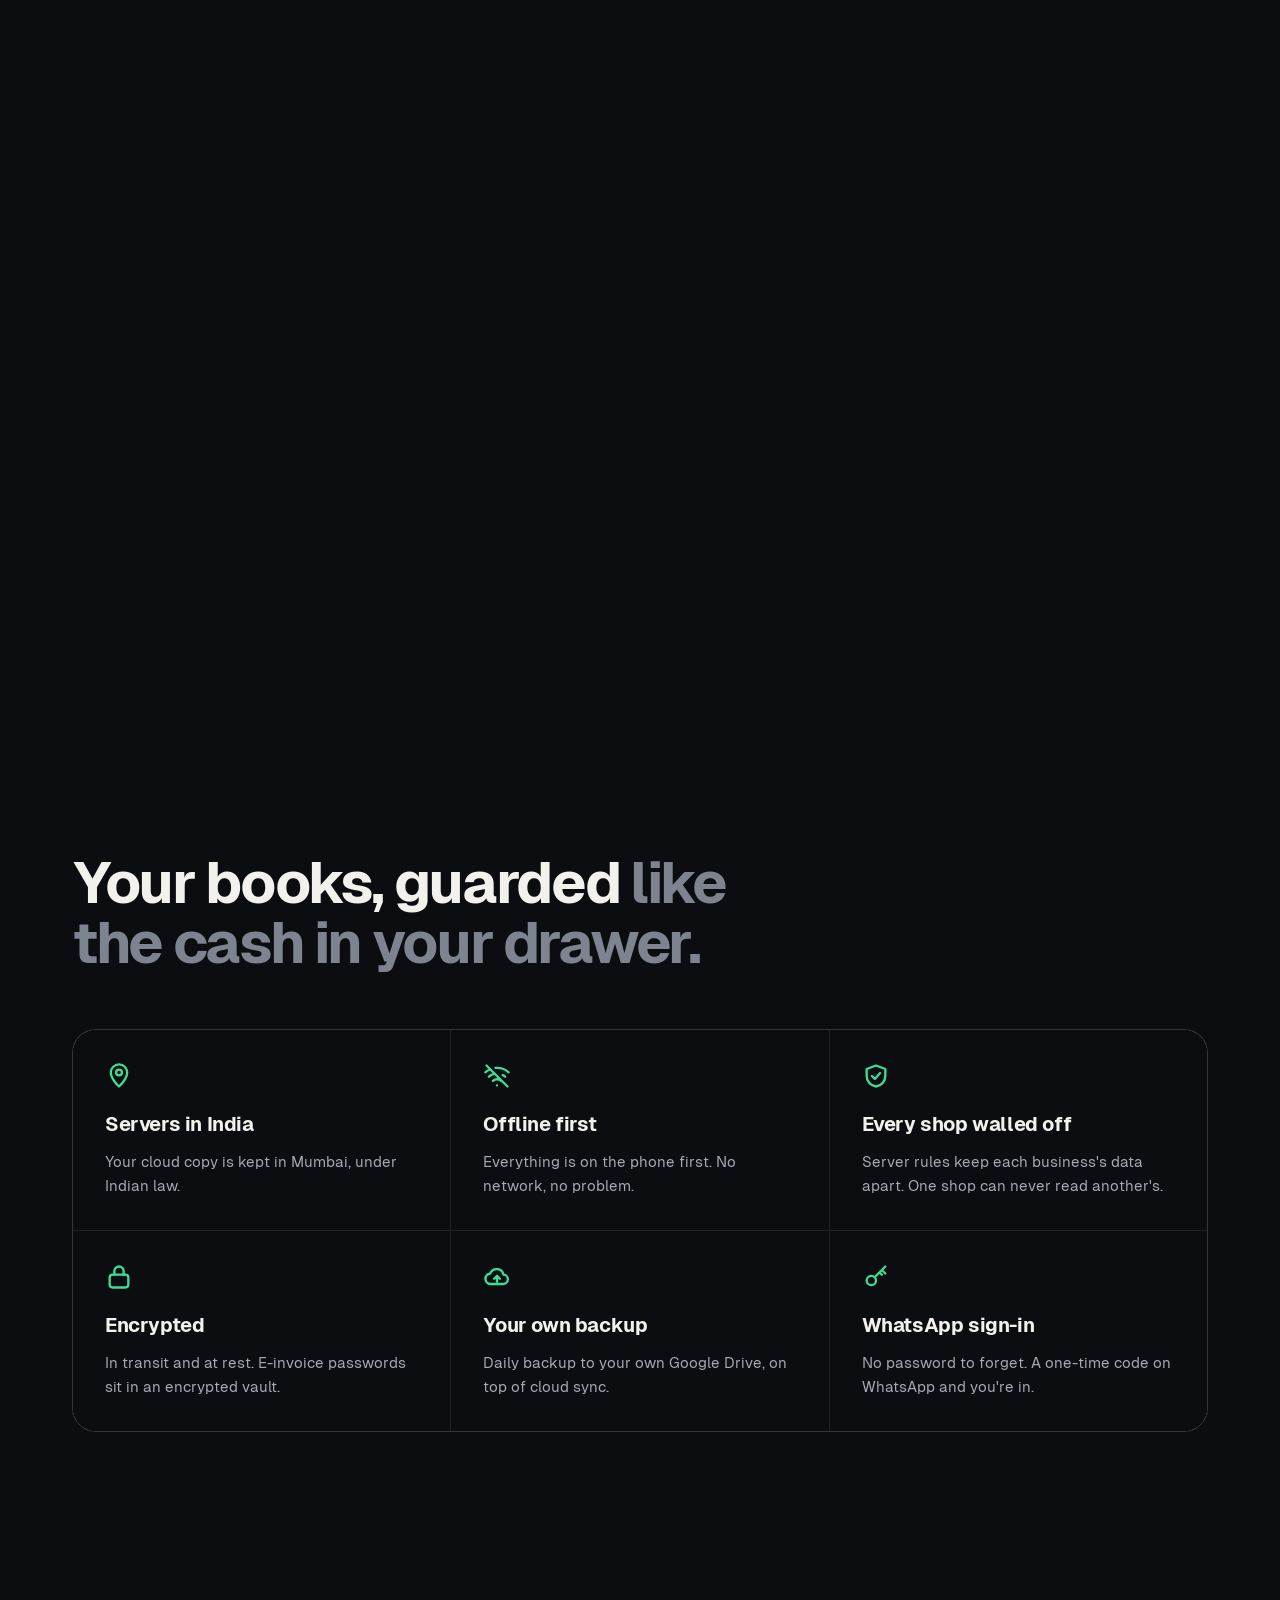
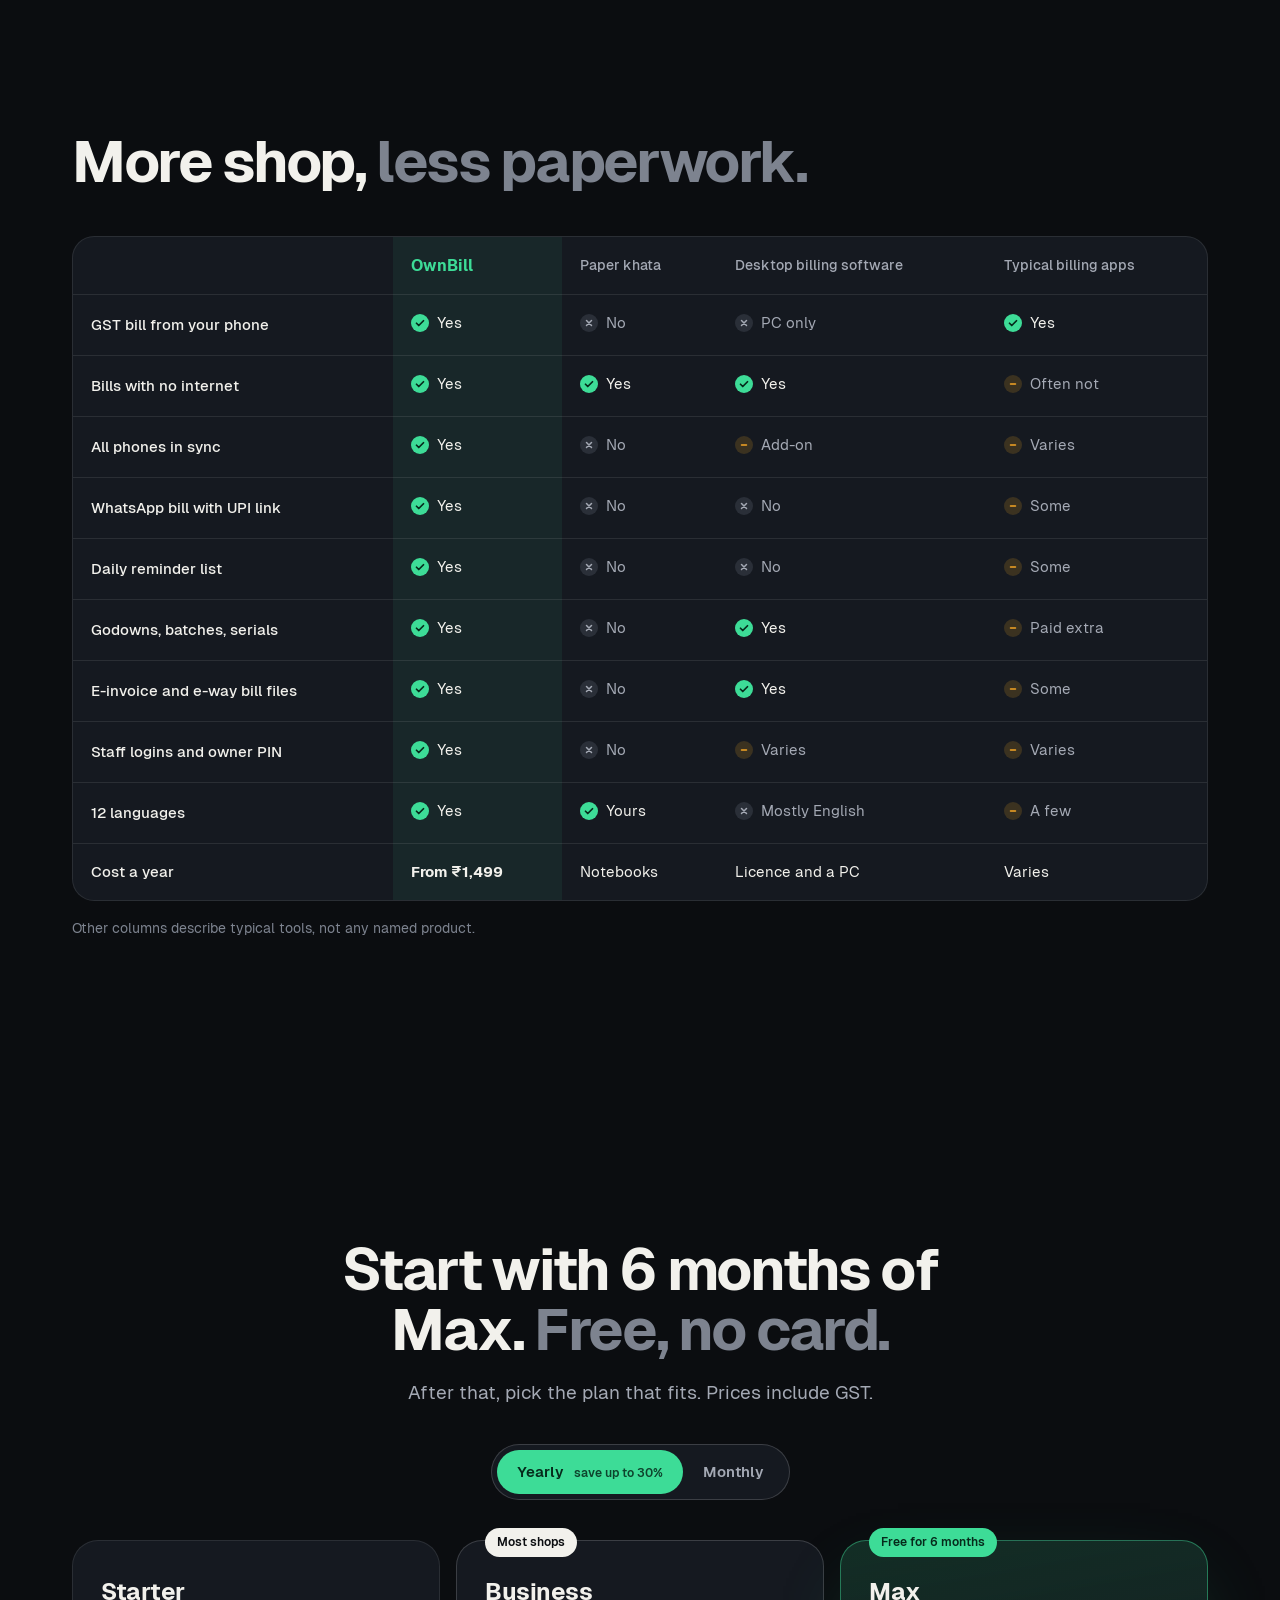
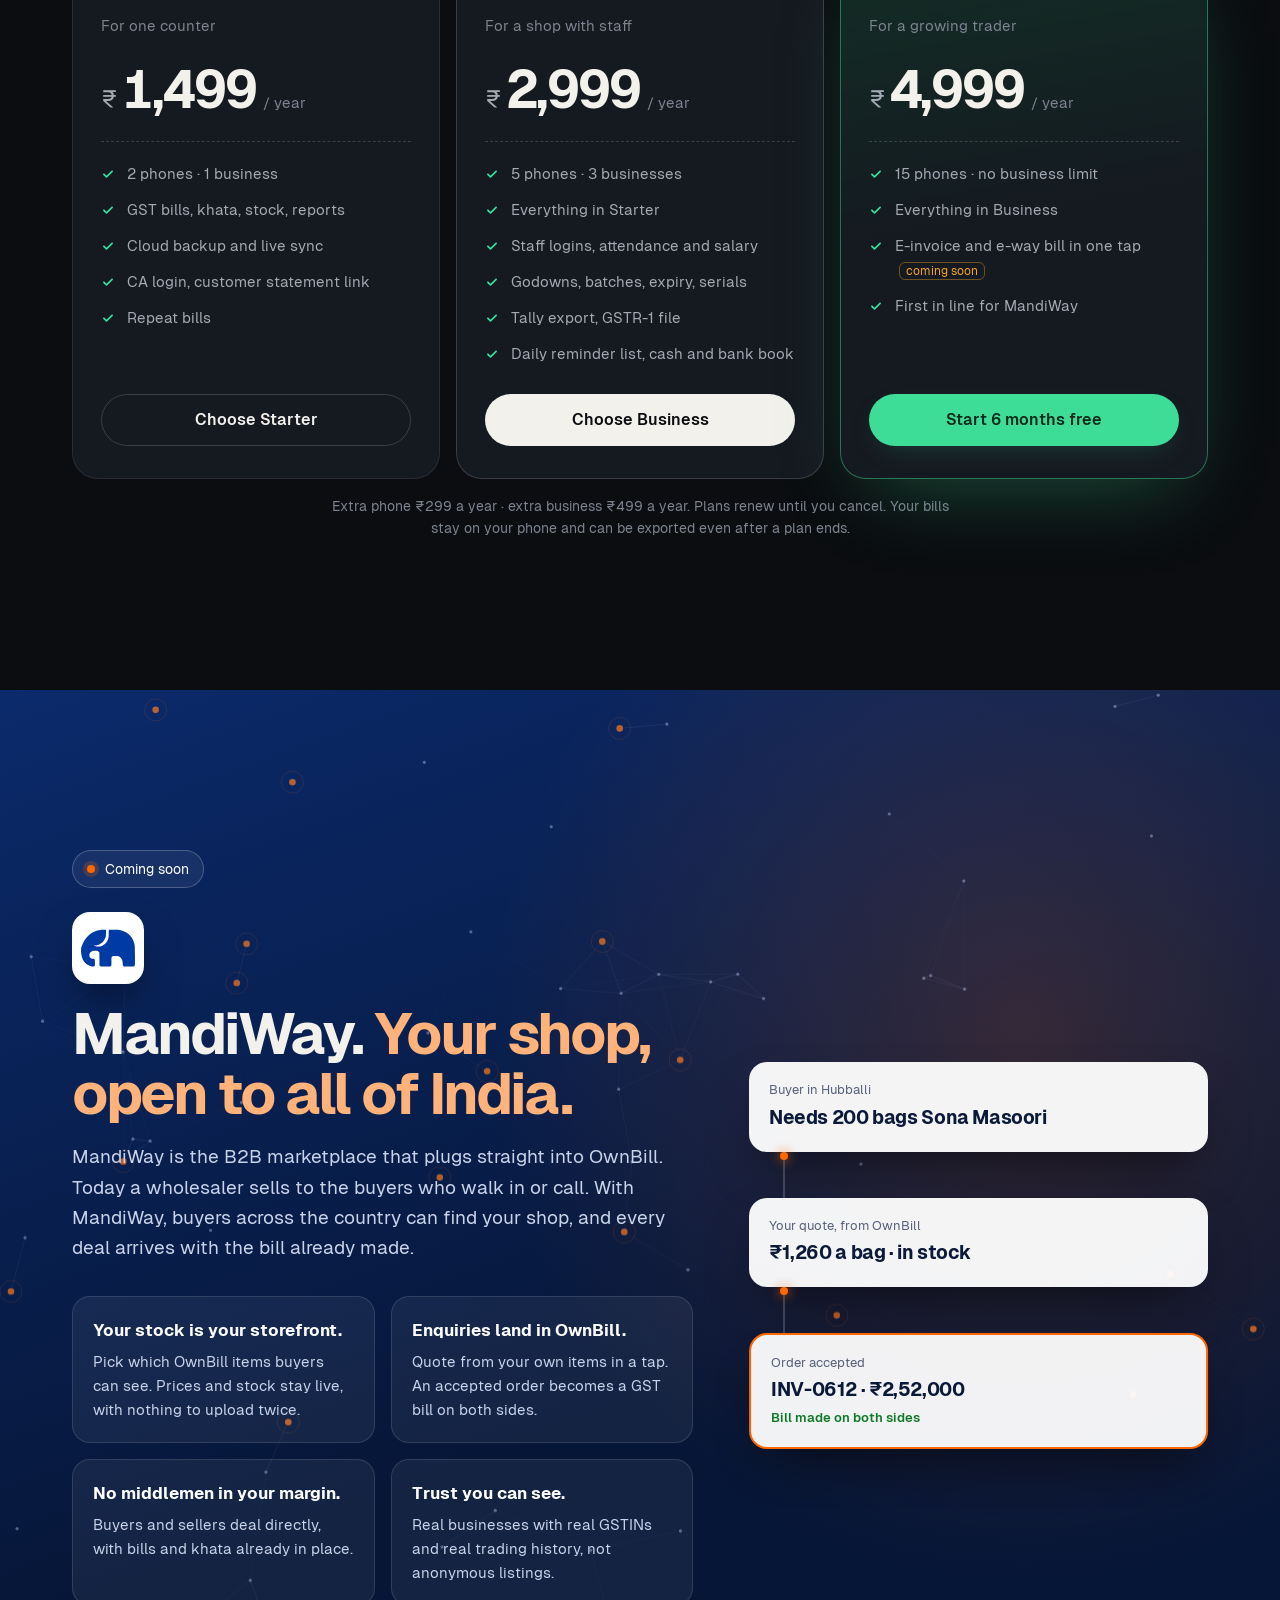
==== commit bc32ca42: "Cinematic home page: printing bill hero, scroll story, GST calculator, languages, feature tabs, gall" ====
--- a/index.html
+++ b/index.html
@@ -1,202 +1,606 @@
 <!doctype html>
-<html lang="en">
+<html lang="en-IN">
 <head>
 <meta charset="utf-8">
 <meta name="viewport" content="width=device-width, initial-scale=1, viewport-fit=cover">
-<title>OwnBill: GST billing, khata and stock for your shop</title>
-<meta name="description" content="Make GST bills on your phone, send them on WhatsApp and get paid by UPI. Khata, stock, staff and reports for Indian shops and traders, in 12 languages. First 6 months of Max are free.">
-<meta name="theme-color" content="#0E1014">
-<meta name="color-scheme" content="light dark">
+<title>OwnBill: GST billing, khata and stock app for Indian shops</title>
+<meta name="description" content="Make GST bills on your phone, send them on WhatsApp with a UPI pay link, and keep khata, stock, godowns and staff in step. Works offline, in 12 languages, with servers in India. 6 months of Max free.">
+<meta name="theme-color" content="#0B0D10">
 <link rel="canonical" href="https://ownbill.in/">
+<link rel="icon" href="/img/mark.svg" type="image/svg+xml">
 <meta property="og:type" content="website">
-<meta property="og:title" content="OwnBill: GST bills, khata and stock on your phone">
-<meta property="og:description" content="Bills, GST, khata and stock for Indian shops and traders. Sign in with WhatsApp. 6 months of Max free.">
+<meta property="og:site_name" content="OwnBill">
+<meta property="og:title" content="OwnBill: GST bills on your phone. Paid on WhatsApp.">
+<meta property="og:description" content="GST billing, khata, stock and staff for Indian shops and traders. Works offline. 6 months of Max free.">
 <meta property="og:url" content="https://ownbill.in/">
 <meta property="og:image" content="https://ownbill.in/img/og.png">
-<link rel="icon" href="/img/mark.svg" type="image/svg+xml">
-<link rel="preload" href="/assets/fonts/Geist-600.woff2" as="font" type="font/woff2" crossorigin>
-<link rel="stylesheet" href="/assets/site.css">
-<script type="application/ld+json">{"@context":"https://schema.org","@type":"SoftwareApplication","name":"OwnBill","operatingSystem":"Android, Windows","applicationCategory":"BusinessApplication","publisher":{"@type":"Organization","name":"Provantic Technologies Private Limited"},"offers":[{"@type":"Offer","name":"Starter","price":"1499","priceCurrency":"INR"},{"@type":"Offer","name":"Business","price":"2999","priceCurrency":"INR"},{"@type":"Offer","name":"Max","price":"4999","priceCurrency":"INR"}]}</script>
+<meta name="twitter:card" content="summary_large_image">
+<link rel="preload" href="/assets/fonts/Geist-700.woff2" as="font" type="font/woff2" crossorigin>
+<link rel="preload" href="/assets/fonts/GeistMono-400.woff2" as="font" type="font/woff2" crossorigin>
+<link rel="stylesheet" href="/assets/home.css?v=2">
+<script src="/assets/vendor/gsap.min.js" defer></script>
+<script src="/assets/vendor/ScrollTrigger.min.js" defer></script>
+<script src="/assets/vendor/lenis.min.js" defer></script>
+<script src="/assets/home.js?v=2" defer></script>
+<script type="application/ld+json">
+{"@context":"https://schema.org","@graph":[
+{"@type":"SoftwareApplication","name":"OwnBill","operatingSystem":"Android, Windows","applicationCategory":"BusinessApplication","description":"GST billing, khata, stock and staff app for Indian shops and traders.","offers":[{"@type":"Offer","name":"Starter","price":"1499","priceCurrency":"INR"},{"@type":"Offer","name":"Business","price":"2999","priceCurrency":"INR"},{"@type":"Offer","name":"Max","price":"4999","priceCurrency":"INR"}],"publisher":{"@type":"Organization","name":"Provantic Technologies Private Limited","url":"https://ownbill.in/"}},
+{"@type":"FAQPage","mainEntity":[
+{"@type":"Question","name":"Does OwnBill work without internet?","acceptedAnswer":{"@type":"Answer","text":"Yes. Billing, khata and stock work fully offline on the phone. When the network is back, every phone in your shop syncs on its own."}},
+{"@type":"Question","name":"Is OwnBill GST compliant?","acceptedAnswer":{"@type":"Answer","text":"OwnBill picks CGST and SGST, IGST or UTGST from the GSTINs and prints what a tax invoice must carry. It makes the GSTR-1 file, e-invoice JSON and e-way bill file. Check rates and HSN codes with your CA."}},
+{"@type":"Question","name":"How much does OwnBill cost?","acceptedAnswer":{"@type":"Answer","text":"New accounts get the Max plan free for 6 months. After that, Starter is Rs 1,499 a year, Business Rs 2,999 and Max Rs 4,999, GST included."}}
+]}]}
+</script>
 </head>
 <body>
+<svg class="sprite" aria-hidden="true" focusable="false">
+  <symbol id="i-mic" viewBox="0 0 24 24"><rect x="9" y="2" width="6" height="12" rx="3"/><path d="M5 11a7 7 0 0 0 14 0M12 18v4"/></symbol>
+  <symbol id="i-check" viewBox="0 0 24 24"><path d="M5 12.5l4.5 4.5L19 7.5"/></symbol>
+  <symbol id="i-wifi-off" viewBox="0 0 24 24"><path d="M2 8.8a15 15 0 0 1 4.2-2.6M10.7 5.1A15 15 0 0 1 22 8.8M5 12.6a10 10 0 0 1 5.2-2.6M16.8 11.1A10 10 0 0 1 19 12.6M8.5 16.2a5 5 0 0 1 7 0M12 20h.01M3 3l18 18"/></symbol>
+  <symbol id="i-shield" viewBox="0 0 24 24"><path d="M12 3l8 3v6c0 4.5-3.4 8.3-8 9-4.6-.7-8-4.5-8-9V6z"/><path d="M8.5 12l2.5 2.5 4.5-5"/></symbol>
+  <symbol id="i-pin" viewBox="0 0 24 24"><path d="M12 21s7-6.2 7-12a7 7 0 0 0-14 0c0 5.8 7 12 7 12z"/><circle cx="12" cy="9" r="2.5"/></symbol>
+  <symbol id="i-lock" viewBox="0 0 24 24"><rect x="4" y="10" width="16" height="11" rx="2.5"/><path d="M8 10V7a4 4 0 0 1 8 0v3"/></symbol>
+  <symbol id="i-cloud" viewBox="0 0 24 24"><path d="M7 18h10a4 4 0 0 0 .6-8A6 6 0 0 0 6.2 9 4.5 4.5 0 0 0 7 18z"/><path d="M12 11v5M9.5 13.5L12 11l2.5 2.5"/></symbol>
+  <symbol id="i-users" viewBox="0 0 24 24"><circle cx="9" cy="8" r="3.5"/><path d="M2.5 20a6.5 6.5 0 0 1 13 0M16 4.6a3.5 3.5 0 0 1 0 6.8M18 14.3a6.5 6.5 0 0 1 3.5 5.7"/></symbol>
+  <symbol id="i-key" viewBox="0 0 24 24"><circle cx="8" cy="15" r="4"/><path d="M11 12l9-9M17 6l3 3M15 8l2 2"/></symbol>
+  <symbol id="i-arrow" viewBox="0 0 24 24"><path d="M5 12h14M13 6l6 6-6 6"/></symbol>
+  <symbol id="i-menu" viewBox="0 0 24 24"><path d="M4 7h16M4 12h16M4 17h16"/></symbol>
+  <symbol id="i-wa" viewBox="0 0 24 24"><path d="M4 20l1.3-4.2A8 8 0 1 1 8.4 19z"/><path d="M9 9.5c.3 1.9 2.6 4.3 5.5 5l1-1.4-1.8-.9-.8.8c-1-.4-2-1.4-2.4-2.4l.8-.8-.9-1.8z"/></symbol>
+  <symbol id="i-bill" viewBox="0 0 24 24"><path d="M6 3h12v18l-2-1.4-2 1.4-2-1.4-2 1.4-2-1.4L6 21z"/><path d="M9 8h6M9 12h6M9 16h3"/></symbol>
+  <symbol id="i-box" viewBox="0 0 24 24"><path d="M3.5 7.5L12 3l8.5 4.5v9L12 21l-8.5-4.5z"/><path d="M3.5 7.5L12 12l8.5-4.5M12 12v9"/></symbol>
+  <symbol id="i-chart" viewBox="0 0 24 24"><path d="M4 20V10M10 20V4M16 20v-7M22 20H2"/></symbol>
+  <symbol id="i-book" viewBox="0 0 24 24"><path d="M4 4.5A1.5 1.5 0 0 1 5.5 3H20v15H5.5A1.5 1.5 0 0 0 4 19.5z"/><path d="M4 19.5A1.5 1.5 0 0 0 5.5 21H20v-3"/></symbol>
+</svg>
+
 <a class="skip" href="#main">Skip to content</a>
 
-<header class="wrap top">
-  <a class="brand" href="/" aria-label="OwnBill home">
-    <svg viewBox="0 0 64 64" aria-hidden="true"><rect width="64" height="64" rx="16" fill="#0E1014"/><path d="M18 14H46V48L41.33 45L36.67 48L32 45L27.33 48L22.67 45L18 48Z" fill="#3DDC97" stroke="#3DDC97" stroke-width="2" stroke-linejoin="round"/><circle cx="32" cy="28" r="7" fill="#0E1014"/></svg>
-    OwnBill
-  </a>
-  <nav aria-label="Main">
-    <a href="#gst">GST</a>
-    <a href="#paid">Get paid</a>
-    <a href="#stock">Stock</a>
-    <a href="#pricing">Pricing</a>
-  </nav>
+<div class="loader" aria-hidden="true">
+  <div class="loader-slot"></div>
+  <div class="loader-paper"><img src="/img/mark.svg" width="56" height="56" alt=""><span>OwnBill</span></div>
+</div>
+
+<header class="nav">
+  <div class="nav-in">
+    <a class="brand" href="/" aria-label="OwnBill home"><img src="/img/mark.svg" width="34" height="34" alt="">OwnBill</a>
+    <nav class="nav-links" id="navlinks" aria-label="Main">
+      <a href="#story">How it works</a>
+      <a href="#features">Features</a>
+      <a href="#gst-calc">GST</a>
+      <a href="#pricing">Pricing</a>
+      <a href="#mandiway">MandiWay</a>
+      <a href="#faq">FAQ</a>
+      <a class="btn btn-mint btn-sm menu-cta" href="mailto:provantict@gmail.com?subject=OwnBill%20early%20access">Get early access</a>
+    </nav>
+    <a class="btn btn-mint btn-sm nav-cta" href="mailto:provantict@gmail.com?subject=OwnBill%20early%20access">Get early access</a>
+    <button class="nav-toggle" type="button" aria-expanded="false" aria-controls="navlinks" aria-label="Open menu"><svg class="ic"><use href="#i-menu"/></svg></button>
+  </div>
 </header>
 
 <main id="main">
-  <section class="wrap hero" aria-labelledby="hero-title">
+
+<section class="hero" aria-labelledby="hero-h">
+  <div class="hero-glow" aria-hidden="true"></div>
+  <div class="hero-grid" aria-hidden="true"></div>
+  <div class="wrap hero-in">
+    <div class="hero-copy">
+      <p class="pill"><span class="dot"></span>Early access · Android and Windows</p>
+      <h1 id="hero-h" class="display">
+        <span class="line"><span>GST bills</span></span>
+        <span class="line"><span>on your phone.</span></span>
+        <span class="line"><span class="mint">Paid on WhatsApp.</span></span>
+      </h1>
+      <p class="lede">OwnBill is billing, khata and stock for Indian shops and traders. Make a GST bill in seconds, send it on WhatsApp with a UPI pay link, and watch your khata and stock update themselves. Even when the internet drops.</p>
+      <div class="cta-row">
+        <a class="btn btn-mint" href="mailto:provantict@gmail.com?subject=OwnBill%20early%20access">Get your free 6 months<svg class="ic"><use href="#i-arrow"/></svg></a>
+        <a class="btn btn-ghost" href="#story">Watch a bill get paid</a>
+      </div>
+
+    </div>
+
+    <div class="hero-stage">
+      <div class="phone hero-phone">
+        <div class="phone-screen"><img src="/img/s/home.webp" width="390" height="844" alt="OwnBill home: today's sales ₹12,266 from 11 bills, ₹8,286 received, ₹16,817 to collect" fetchpriority="high"></div>
+      </div>
+      <div class="printer" aria-hidden="true"><div class="printer-slot"></div></div>
+      <div class="receipt hero-receipt" role="img" aria-label="Tax invoice INV-0438 from Sharma Traders for ₹435, paid by UPI">
+        <div class="r-head"><b>Sharma Traders</b><small>GSTIN 29ABCDE1234F1Z5 · Bengaluru</small></div>
+        <div class="r-sub"><span>TAX INVOICE</span><span>INV-0438</span></div>
+        <div class="r-line"><span>Basmati Rice 1 kg × 2</span><span>180.00</span></div>
+        <div class="r-line"><span>Sunflower Oil 1 L × 1</span><span>165.00</span></div>
+        <div class="r-line"><span>Sugar 1 kg × 2</span><span>90.00</span></div>
+        <div class="r-tax"><span>Taxable value</span><span>414.29</span></div>
+        <div class="r-tax"><span>CGST 2.5%</span><span>10.36</span></div>
+        <div class="r-tax"><span>SGST 2.5%</span><span>10.35</span></div>
+        <div class="r-total"><span>Total</span><span>₹<b class="r-amt">435.00</b></span></div>
+        <div class="r-words">Rupees Four Hundred Thirty Five Only</div>
+        <div class="r-qr"><span class="qr" aria-hidden="true"></span><small>Scan to pay with any UPI app</small></div>
+        <div class="stamp" aria-hidden="true">PAID<small>UPI · 10:42</small></div>
+      </div>
+      <div class="bubble wa-bubble" aria-hidden="true">
+        <span class="bubble-ic"><svg class="ic"><use href="#i-wa"/></svg></span>
+        <span class="bubble-t"><b>Bill INV-0438 · ₹435</b><small>Sharma Traders · Tap to pay by UPI</small></span>
+        <span class="ticks">✓✓</span>
+      </div>
+      <div class="bubble paid-bubble" aria-hidden="true">
+        <span class="bubble-ic ok"><svg class="ic"><use href="#i-check"/></svg></span>
+        <span class="bubble-t"><b>₹435 received</b><small>Anita paid by UPI · khata settled</small></span>
+      </div>
+    </div>
+    <ul class="stats" aria-label="OwnBill at a glance">
+        <li><b>12</b><span>languages</span></li>
+        <li><b>0</b><span>internet needed to bill</span></li>
+        <li><b>6</b><span>months of Max free</span></li>
+        <li><b>IN</b><span>servers in Mumbai</span></li>
+      </ul>
+  </div>
+  <div class="scroll-cue" aria-hidden="true"><span></span></div>
+</section>
+
+<div class="ticker">
+  <div class="ticker-track">
+    <ul aria-label="What OwnBill does">
+      <li>GST tax invoices</li><li>WhatsApp bills</li><li>UPI QR on every bill</li><li>Khata with reminders</li><li>Works offline</li><li>Godowns and transfers</li><li>Batches and expiry</li><li>Serial and IMEI</li><li>E-invoice JSON and IRN</li><li>E-way bill file</li><li>GSTR-1 file</li><li>Tally export</li><li>Staff logins</li><li>Attendance and salary</li><li>12 languages</li><li>Windows app</li>
+    </ul>
+    <ul aria-hidden="true">
+      <li>GST tax invoices</li><li>WhatsApp bills</li><li>UPI QR on every bill</li><li>Khata with reminders</li><li>Works offline</li><li>Godowns and transfers</li><li>Batches and expiry</li><li>Serial and IMEI</li><li>E-invoice JSON and IRN</li><li>E-way bill file</li><li>GSTR-1 file</li><li>Tally export</li><li>Staff logins</li><li>Attendance and salary</li><li>12 languages</li><li>Windows app</li>
+    </ul>
+  </div>
+</div>
+
+<section class="sec pain" aria-labelledby="pain-h">
+  <div class="wrap">
+    <h2 id="pain-h" class="h2 reveal">Built from the things that go wrong <span class="soft">at a shop counter every day.</span></h2>
+    <div class="pain-grid">
+      <article class="pain-card reveal">
+        <p class="q">“The khata notebook got wet. I lost who owes me what.”</p>
+        <p class="a"><svg class="ic"><use href="#i-check"/></svg><span>Every customer's khata lives in OwnBill and in the cloud, with a running balance and every bill and payment behind it.</span></p>
+      </article>
+      <article class="pain-card reveal">
+        <p class="q">“Customers say they'll pay next week. Then they don't.”</p>
+        <p class="a"><svg class="ic"><use href="#i-check"/></svg><span>A list each morning of who to remind, how late they are, and a WhatsApp message with a UPI pay link ready to send.</span></p>
+      </article>
+      <article class="pain-card reveal">
+        <p class="q">“At return time, my CA asks for bills I can't find.”</p>
+        <p class="a"><svg class="ic"><use href="#i-check"/></svg><span>GSTR-1 file, HSN summary, Tally export and an Excel of every bill, ready on the first of the month.</span></p>
+      </article>
+      <article class="pain-card reveal">
+        <p class="q">“A customer asks for an item and only then I find it's finished.”</p>
+        <p class="a"><svg class="ic"><use href="#i-check"/></svg><span>Every bill and purchase moves stock. Items running low show on Home, with a reorder list for your supplier.</span></p>
+      </article>
+      <article class="pain-card reveal">
+        <p class="q">“Discounts and deleted bills I never approved.”</p>
+        <p class="a"><svg class="ic"><use href="#i-check"/></svg><span>Staff get their own login and limits. Big discounts and deletes need your PIN, and every action is logged.</span></p>
+      </article>
+      <article class="pain-card reveal">
+        <p class="q">“The network goes, and the queue at the counter grows.”</p>
+        <p class="a"><svg class="ic"><use href="#i-check"/></svg><span>OwnBill bills fully offline. Every phone catches up on its own when the network is back.</span></p>
+      </article>
+    </div>
+  </div>
+</section>
+
+<section class="story" id="story" aria-labelledby="story-h">
+  <div class="wrap story-in">
+    <div class="story-copy">
+      <h2 id="story-h" class="h2">One bill. <span class="soft">From the counter to paid.</span></h2>
+      <ol class="steps">
+        <li class="step is-on">
+          <span class="step-t">10:41:02</span>
+          <h3>Tap items, or just say them.</h3>
+          <p>Favourites sit on top. Search by name, HSN or barcode, or tap the mic and say “two basmati rice”. Prices, units and GST fill in.</p>
+          <figure class="step-shot"><div class="phone"><div class="phone-screen"><img src="/img/s/additem.webp" width="390" height="844" alt="Adding Basmati Rice to a bill with a number pad" loading="lazy"></div></div></figure>
+        </li>
+        <li class="step">
+          <span class="step-t">10:41:09</span>
+          <h3>GST picks itself.</h3>
+          <p>OwnBill compares your GSTIN with your customer's and applies CGST and SGST, or IGST, with HSN codes and the amount in words. A UPI QR with the exact amount prints on the bill.</p>
+          <figure class="step-shot"><div class="phone"><div class="phone-screen"><img src="/img/s/preview-upi.webp" width="390" height="844" alt="Tax invoice preview with a UPI QR code" loading="lazy"></div></div></figure>
+        </li>
+        <li class="step">
+          <span class="step-t">10:41:14</span>
+          <h3>Sent on WhatsApp. Pay link inside.</h3>
+          <p>One tap sends the PDF bill to your customer's WhatsApp with the amount due and a pay link. Or print it on your Bluetooth printer.</p>
+          <figure class="step-shot"><div class="phone"><div class="phone-screen"><img src="/img/s/share.webp" width="390" height="844" alt="Share bill screen with Send on WhatsApp" loading="lazy"></div></div></figure>
+        </li>
+        <li class="step">
+          <span class="step-t">10:42:30</span>
+          <h3>They pay with any UPI app.</h3>
+          <p>At the counter, show the QR on your screen. Far away, they tap the link. Mark it received in one tap, cash or UPI.</p>
+          <figure class="step-shot"><div class="phone"><div class="phone-screen"><img src="/img/s/collect.webp" width="390" height="844" alt="Collect payment screen with a ₹3,980 UPI QR" loading="lazy"></div></div></figure>
+        </li>
+        <li class="step">
+          <span class="step-t">10:42:31</span>
+          <h3>Khata, stock and reports update themselves.</h3>
+          <p>The customer's balance drops, stock moves out of the right godown, and today's sales go up on every phone in your shop.</p>
+          <figure class="step-shot"><div class="phone"><div class="phone-screen"><img src="/img/s/parties.webp" width="390" height="844" alt="Parties: customers owe ₹16,817 with Remind buttons" loading="lazy"></div></div></figure>
+        </li>
+      </ol>
+    </div>
+    <div class="story-stage" aria-hidden="true">
+      <div class="story-progress"><span></span></div>
+      <div class="phone story-phone">
+        <div class="phone-screen">
+          <img class="sc is-on" src="/img/s/additem.webp" width="390" height="844" alt="">
+          <img class="sc" src="/img/s/preview-upi.webp" width="390" height="844" alt="">
+          <img class="sc" src="/img/s/share.webp" width="390" height="844" alt="">
+          <img class="sc" src="/img/s/collect.webp" width="390" height="844" alt="">
+          <img class="sc" src="/img/s/parties.webp" width="390" height="844" alt="">
+        </div>
+      </div>
+      <div class="chip is-on"><svg class="ic"><use href="#i-mic"/></svg>“Two basmati rice”</div>
+      <div class="chip"><span class="tag">5%</span>CGST 2.5% + SGST 2.5%</div>
+      <div class="chip"><svg class="ic"><use href="#i-wa"/></svg>Sent to Anita General Store</div>
+      <div class="chip"><svg class="ic"><use href="#i-check"/></svg>₹3,980 received · UPI</div>
+      <div class="chip"><svg class="ic"><use href="#i-box"/></svg>Stock out of Main godown</div>
+    </div>
+  </div>
+</section>
+
+<section class="sec calc" id="gst-calc" aria-labelledby="calc-h">
+  <div class="wrap calc-in">
+    <div class="calc-copy">
+      <h2 id="calc-h" class="h2 reveal">The GST maths, <span class="soft">done right on every bill.</span></h2>
+      <p class="sub reveal">Try it. This is the same split OwnBill works out for each line, from the state in your GSTIN and your customer's.</p>
+      <form class="calc-form reveal" id="calcForm" novalidate>
+        <label class="fld">
+          <span class="fld-l">Amount</span>
+          <span class="money"><b aria-hidden="true">₹</b><input id="cAmt" type="text" inputmode="decimal" value="10000" autocomplete="off" aria-describedby="cAmtHelp"></span>
+          <small id="cAmtHelp">Numbers only, up to two decimals.</small>
+        </label>
+        <fieldset class="seg">
+          <legend>GST rate</legend>
+          <label><input type="radio" name="rate" value="0"><span>0%</span></label>
+          <label><input type="radio" name="rate" value="5"><span>5%</span></label>
+          <label><input type="radio" name="rate" value="12"><span>12%</span></label>
+          <label><input type="radio" name="rate" value="18" checked><span>18%</span></label>
+          <label><input type="radio" name="rate" value="28"><span>28%</span></label>
+        </fieldset>
+        <fieldset class="seg">
+          <legend>Customer is</legend>
+          <label><input type="radio" name="place" value="intra" checked><span>In my state</span></label>
+          <label><input type="radio" name="place" value="inter"><span>In another state</span></label>
+        </fieldset>
+        <fieldset class="seg">
+          <legend>The amount</legend>
+          <label><input type="radio" name="mode" value="excl" checked><span>Is before GST</span></label>
+          <label><input type="radio" name="mode" value="incl"><span>Includes GST</span></label>
+        </fieldset>
+      </form>
+    </div>
+    <div class="calc-out reveal">
+      <div class="receipt calc-receipt" aria-live="polite">
+        <div class="r-sub"><span>TAX INVOICE</span><span>Preview</span></div>
+        <div class="r-line"><span>Taxable value</span><span id="oTax">10,000.00</span></div>
+        <div class="r-line" id="rowC"><span id="lC">CGST 9%</span><span id="oC">900.00</span></div>
+        <div class="r-line" id="rowS"><span id="lS">SGST 9%</span><span id="oS">900.00</span></div>
+        <div class="r-line" id="rowI" hidden><span id="lI">IGST 18%</span><span id="oI">0.00</span></div>
+        <div class="r-total"><span>Total</span><span>₹<b id="oTot">11,800.00</b></span></div>
+        <div class="r-words" id="oWords">Rupees Eleven Thousand Eight Hundred Only</div>
+      </div>
+      <p class="fine">For illustration. Your CA confirms the right rate and HSN for each item.</p>
+    </div>
+  </div>
+</section>
+
+<section class="sec langs" aria-labelledby="lang-h">
+  <div class="wrap langs-in">
     <div>
-      <h1 id="hero-title">GST bills on your phone. Paid on WhatsApp.</h1>
-      <p class="lede">OwnBill is billing, khata and stock for Indian shops and traders. Sign in with your WhatsApp number, and every phone in your shop stays in step, even when the internet drops.</p>
-      <div class="ctas">
-        <a class="btn btn-ink" href="mailto:provantict@gmail.com?subject=OwnBill%20early%20access">Get early access</a>
-        <a class="btn btn-line" href="#pricing">See plans</a>
-      </div>
-      <p class="note">Coming soon on Google Play. Your first 6 months of the Max plan are free, no card needed.</p>
-    </div>
-
-    <div class="receipt-stage">
-      <figure class="receipt" aria-label="Example GST bill made in OwnBill: three items, CGST and SGST at 2.5%, total ₹435, paid by UPI">
-        <div class="p"><p class="shop">Sharma Traders</p><p class="gst">GSTIN 29ABCDE1234F1Z5, Bengaluru</p></div>
-        <div class="p kind"><span>TAX INVOICE</span><span>INV-0438</span></div>
-        <div class="p row"><span>Basmati Rice 1 kg × 2</span><span>180.00</span></div>
-        <div class="p row"><span>Sunflower Oil 1 L × 1</span><span>165.00</span></div>
-        <div class="p row"><span>Sugar 1 kg × 2</span><span>90.00</span></div>
-        <div class="p tax"><div class="row"><span>Taxable value</span><span>414.29</span></div><div class="row"><span>CGST 2.5%</span><span>10.36</span></div><div class="row"><span>SGST 2.5%</span><span>10.35</span></div></div>
-        <div class="p total"><span>Total</span><b>₹435.00</b></div>
-        <div class="p words">Rupees Four Hundred Thirty Five Only</div>
-        <div class="p paid"><i aria-hidden="true"></i>Paid by UPI. Sent to Anita on WhatsApp.</div>
-      </figure>
-    </div>
-  </section>
-
-  <section class="langs" aria-labelledby="langs-title">
-    <div class="wrap">
-      <p id="langs-title">Every screen, button and bill heading in the language your counter speaks.</p>
-      <ul>
-        <li lang="en">Bill<span>English</span></li>
-        <li lang="hi">बिल<span>Hindi</span></li>
-        <li lang="kn">ಬಿಲ್<span>Kannada</span></li>
-        <li lang="ta">பில்<span>Tamil</span></li>
-        <li lang="te">బిల్<span>Telugu</span></li>
-        <li lang="ml">ബിൽ<span>Malayalam</span></li>
-        <li lang="mr">बिल<span>Marathi</span></li>
-        <li lang="gu">બિલ<span>Gujarati</span></li>
-        <li lang="bn">বিল<span>Bengali</span></li>
-        <li lang="es">Factura<span>Spanish</span></li>
-        <li lang="id">Nota<span>Indonesian</span></li>
-        <li lang="pt">Conta<span>Portuguese</span></li>
+      <h2 id="lang-h" class="h2 reveal">Your counter's language. <span class="soft">On every screen and every bill.</span></h2>
+      <p class="sub reveal">Twelve languages, switchable any time. Bill headings and totals print in the language you choose. Tap one.</p>
+      <div class="lang-pick reveal" role="radiogroup" aria-label="Choose a language to preview">
+        <button type="button" role="radio" aria-checked="true" data-l="0">English</button>
+        <button type="button" role="radio" aria-checked="false" data-l="1" lang="hi">हिन्दी</button>
+        <button type="button" role="radio" aria-checked="false" data-l="2" lang="kn">ಕನ್ನಡ</button>
+        <button type="button" role="radio" aria-checked="false" data-l="3" lang="ta">தமிழ்</button>
+        <button type="button" role="radio" aria-checked="false" data-l="4" lang="te">తెలుగు</button>
+        <button type="button" role="radio" aria-checked="false" data-l="5" lang="ml">മലയാളം</button>
+        <button type="button" role="radio" aria-checked="false" data-l="6" lang="mr">मराठी</button>
+        <button type="button" role="radio" aria-checked="false" data-l="7" lang="gu">ગુજરાતી</button>
+        <button type="button" role="radio" aria-checked="false" data-l="8" lang="bn">বাংলা</button>
+        <button type="button" role="radio" aria-checked="false" data-l="9" lang="es">Español</button>
+        <button type="button" role="radio" aria-checked="false" data-l="10" lang="id">Bahasa Indonesia</button>
+        <button type="button" role="radio" aria-checked="false" data-l="11" lang="pt">Português</button>
+      </div>
+    </div>
+    <div class="lang-stage reveal">
+      <div class="lang-word" aria-hidden="true"><span id="lWord">Bill</span></div>
+      <div class="receipt lang-receipt" aria-live="polite">
+        <div class="r-sub"><span id="lHead">BILL</span><span>INV-0438</span></div>
+        <div class="r-line"><span>Basmati Rice 1 kg × 2</span><span>180.00</span></div>
+        <div class="r-line"><span>Sunflower Oil 1 L × 1</span><span>165.00</span></div>
+        <div class="r-line"><span>Sugar 1 kg × 2</span><span>90.00</span></div>
+        <div class="r-total"><span id="lTotal">Total</span><span>₹435.00</span></div>
+        <div class="r-paid"><svg class="ic"><use href="#i-check"/></svg><span id="lPaid">Paid</span></div>
+      </div>
+      <div class="phone lang-phone"><div class="phone-screen"><img src="/img/s/home-hindi.webp" width="390" height="844" alt="OwnBill home screen in Hindi" loading="lazy"></div></div>
+    </div>
+  </div>
+</section>
+
+<section class="sec features" id="features" aria-labelledby="feat-h">
+  <div class="wrap">
+    <h2 id="feat-h" class="h2 reveal">Everything your shop runs on. <span class="soft">In one app.</span></h2>
+    <div class="tabs reveal" role="tablist" aria-label="Feature areas">
+      <button type="button" role="tab" id="t-gst" aria-controls="p-gst" aria-selected="true"><svg class="ic"><use href="#i-bill"/></svg>GST and compliance</button>
+      <button type="button" role="tab" id="t-khata" aria-controls="p-khata" aria-selected="false" tabindex="-1"><svg class="ic"><use href="#i-book"/></svg>Khata and collections</button>
+      <button type="button" role="tab" id="t-stock" aria-controls="p-stock" aria-selected="false" tabindex="-1"><svg class="ic"><use href="#i-box"/></svg>Stock and godowns</button>
+      <button type="button" role="tab" id="t-team" aria-controls="p-team" aria-selected="false" tabindex="-1"><svg class="ic"><use href="#i-users"/></svg>Staff and control</button>
+      <button type="button" role="tab" id="t-rep" aria-controls="p-rep" aria-selected="false" tabindex="-1"><svg class="ic"><use href="#i-chart"/></svg>Reports and backup</button>
+    </div>
+
+    <div class="panel" role="tabpanel" id="p-gst" aria-labelledby="t-gst" tabindex="0">
+      <div class="panel-copy">
+        <h3>The right GST on every bill, without looking it up.</h3>
+        <ul class="ticks-list">
+          <li><b>Every kind of bill.</b> Tax invoice, bill of supply, estimate, proforma, sale order, delivery challan, credit and debit notes.</li>
+          <li><b>CGST, SGST, IGST or UTGST</b> chosen from the two GSTINs, with HSN or SAC on every line.</li>
+          <li><b>E-invoice ready.</b> The official JSON for each bill, and the IRN, acknowledgement and QR printed once you have them.</li>
+          <li><b>E-way bill file</b> with transport details, ready to upload on the portal.</li>
+          <li><b>Exports.</b> Foreign currency, LUT or IGST paid, shipping bill number, date and port.</li>
+          <li><b>TDS and TCS</b> on bills and party payments, and credit notes that quote the original invoice.</li>
+        </ul>
+      </div>
+      <div class="fan">
+        <div class="phone"><div class="phone-screen"><img src="/img/s/gst.webp" width="390" height="844" alt="GST summary for November 2026: estimated GST to pay ₹1,667.20" loading="lazy"></div></div>
+        <div class="phone"><div class="phone-screen"><img src="/img/s/preview-irn.webp" width="390" height="844" alt="Tax invoice preview with IRN and e-invoice QR" loading="lazy"></div></div>
+        <div class="phone"><div class="phone-screen"><img src="/img/s/eway.webp" width="390" height="844" alt="E-way bill screen with transport details" loading="lazy"></div></div>
+      </div>
+    </div>
+
+    <div class="panel" role="tabpanel" id="p-khata" aria-labelledby="t-khata" tabindex="0" hidden>
+      <div class="panel-copy">
+        <h3>Know who owes you. Get it back sooner.</h3>
+        <ul class="ticks-list">
+          <li><b>A khata for every party</b> with a running balance, “you'll get” and “you'll give”, and how many days late.</li>
+          <li><b>Reminders on WhatsApp.</b> A daily list of who to remind, with a polite message and pay link ready.</li>
+          <li><b>Promises remembered.</b> Note when they say they'll pay; reminders wait till that day.</li>
+          <li><b>A statement link</b> your customer can open to see their own bills and balance. Switch it off any time.</li>
+          <li><b>UPI on every bill</b>, receipt and statement, with the amount filled in. Several UPI and bank accounts.</li>
+          <li><b>Special prices</b> for a customer, applied on their bills automatically.</li>
+        </ul>
+      </div>
+      <div class="fan">
+        <div class="phone"><div class="phone-screen"><img src="/img/s/reminders.webp" width="390" height="844" alt="Payment reminders: 4 customers owe ₹16,817" loading="lazy"></div></div>
+        <div class="phone"><div class="phone-screen"><img src="/img/s/ledger-dark.webp" width="390" height="844" alt="Khata for Anita General Store: you will get ₹3,980" loading="lazy"></div></div>
+        <div class="phone"><div class="phone-screen"><img src="/img/s/accounts.webp" width="390" height="844" alt="Payment details with UPI and bank accounts" loading="lazy"></div></div>
+      </div>
+    </div>
+
+    <div class="panel" role="tabpanel" id="p-stock" aria-labelledby="t-stock" tabindex="0" hidden>
+      <div class="panel-copy">
+        <h3>Stock that adds up, in every godown.</h3>
+        <ul class="ticks-list">
+          <li><b>Moves by itself</b> with every bill, purchase and return. Stock value always on screen.</li>
+          <li><b>Godowns and transfers.</b> Stock per shop or warehouse, with a numbered transfer when goods move.</li>
+          <li><b>Batches and expiry.</b> Sells the batch that expires first, never an expired one; lists what expires in 30, 60 or 90 days.</li>
+          <li><b>Serial and IMEI.</b> Scan in on purchase, out on sale, and look one up for warranty.</li>
+          <li><b>Purchase bills</b> with supplier GST, so input tax shows in your GST summary.</li>
+          <li><b>Low stock</b> on Home, and a reorder list you send to your supplier on WhatsApp.</li>
+        </ul>
+      </div>
+      <div class="fan">
+        <div class="phone"><div class="phone-screen"><img src="/img/s/items.webp" width="390" height="844" alt="Items: stock value ₹1,37,271, 2 items running out" loading="lazy"></div></div>
+        <div class="phone"><div class="phone-screen"><img src="/img/s/godowns.webp" width="390" height="844" alt="Godowns: Main, Jayanagar shop, Peenya warehouse" loading="lazy"></div></div>
+        <div class="phone"><div class="phone-screen"><img src="/img/s/expiring.webp" width="390" height="844" alt="Expiring batches: Paracetamol batch expires in 20 days" loading="lazy"></div></div>
+      </div>
+    </div>
+
+    <div class="panel" role="tabpanel" id="p-team" aria-labelledby="t-team" tabindex="0" hidden>
+      <div class="panel-copy">
+        <h3>One shop, many phones. Nothing lost.</h3>
+        <ul class="ticks-list">
+          <li><b>Staff on their own phones</b> with roles: manager, cashier, or read-only for your CA.</li>
+          <li><b>Your PIN for the big things</b>: large discounts, edits and deletes. Every action logged by name and time.</li>
+          <li><b>Attendance and salary.</b> Selfie check-in, monthly attendance and payslips.</li>
+          <li><b>Deleted by mistake?</b> Bills stay in the trash for 30 days with their payments and stock.</li>
+          <li><b>Several businesses</b> under one sign-in, each with its own GSTIN and books.</li>
+          <li><b>Windows app</b> for the counter, with keyboard shortcuts for a new bill and quick search.</li>
+        </ul>
+      </div>
+      <div class="fan">
+        <div class="phone"><div class="phone-screen"><img src="/img/s/signin.webp" width="390" height="844" alt="Sign in with WhatsApp: 6 months of Max free" loading="lazy"></div></div>
+        <div class="phone"><div class="phone-screen"><img src="/img/s/trash.webp" width="390" height="844" alt="Deleted bills kept for 30 days" loading="lazy"></div></div>
+        <div class="phone"><div class="phone-screen"><img src="/img/s/theme.webp" width="390" height="844" alt="Theme and look: Ink and Mint, Golden Rush, Frost Sapphire" loading="lazy"></div></div>
+      </div>
+    </div>
+
+    <div class="panel" role="tabpanel" id="p-rep" aria-labelledby="t-rep" tabindex="0" hidden>
+      <div class="panel-copy">
+        <h3>The numbers, the day you need them.</h3>
+        <ul class="ticks-list">
+          <li><b>What you kept</b> after every cost: sales, profit and expenses, by day, item or party.</li>
+          <li><b>Day book</b> of every bill and payment, as PDF or Excel.</li>
+          <li><b>For your CA</b>: GSTR-1 file, HSN summary, Tally export and an Excel of every bill.</li>
+          <li><b>Income tax estimate</b> for the year under the new regime, with TDS to claim.</li>
+          <li><b>Backup to your own Google Drive</b>, automatic every day. We can't see it.</li>
+          <li><b>GST calculator</b> built in, for quick sums at the counter.</li>
+        </ul>
+      </div>
+      <div class="fan">
+        <div class="phone"><div class="phone-screen"><img src="/img/s/reports.webp" width="390" height="844" alt="Reports: you kept ₹18,824 after every cost this week" loading="lazy"></div></div>
+        <div class="phone"><div class="phone-screen"><img src="/img/s/daybook.webp" width="390" height="844" alt="Day book with money in and out" loading="lazy"></div></div>
+        <div class="phone"><div class="phone-screen"><img src="/img/s/incometax.webp" width="390" height="844" alt="Income tax estimate for 2026-27" loading="lazy"></div></div>
+      </div>
+    </div>
+  </div>
+</section>
+
+<section class="gallery" id="screens" aria-labelledby="gal-h">
+  <div class="wrap gal-head">
+    <h2 id="gal-h" class="h2 reveal">Real screens. <span class="soft">Nothing mocked up.</span></h2>
+    <p class="sub reveal">Every image here is the app itself.</p>
+  </div>
+  <div class="gal-wrap">
+    <div class="gal-track" tabindex="0" role="region" aria-label="OwnBill screens, scroll sideways">
+      <figure><div class="phone"><div class="phone-screen"><img src="/img/s/home-dark.webp" width="390" height="844" alt="Home screen in dark mode" loading="lazy"></div></div><figcaption>Home, dark</figcaption></figure>
+      <figure><div class="phone"><div class="phone-screen"><img src="/img/s/editor.webp" width="390" height="844" alt="New bill with favourite items" loading="lazy"></div></div><figcaption>New bill</figcaption></figure>
+      <figure><div class="phone"><div class="phone-screen"><img src="/img/s/preview.webp" width="390" height="844" alt="A4 tax invoice preview" loading="lazy"></div></div><figcaption>A4 tax invoice</figcaption></figure>
+      <figure><div class="phone"><div class="phone-screen"><img src="/img/s/bills.webp" width="390" height="844" alt="All bills with paid and unpaid filters" loading="lazy"></div></div><figcaption>All bills</figcaption></figure>
+      <figure><div class="phone"><div class="phone-screen"><img src="/img/s/purchase.webp" width="390" height="844" alt="Purchase bill with batches" loading="lazy"></div></div><figcaption>Purchase with batches</figcaption></figure>
+      <figure><div class="phone"><div class="phone-screen"><img src="/img/s/transfers.webp" width="390" height="844" alt="Stock transfers between godowns" loading="lazy"></div></div><figcaption>Stock transfers</figcaption></figure>
+      <figure><div class="phone"><div class="phone-screen"><img src="/img/s/serial.webp" width="390" height="844" alt="Serial number lookup" loading="lazy"></div></div><figcaption>Serial and IMEI lookup</figcaption></figure>
+      <figure><div class="phone"><div class="phone-screen"><img src="/img/s/stockhistory.webp" width="390" height="844" alt="Stock history of an item" loading="lazy"></div></div><figcaption>Stock history</figcaption></figure>
+      <figure><div class="phone"><div class="phone-screen"><img src="/img/s/irn.webp" width="390" height="844" alt="E-invoice IRN ready" loading="lazy"></div></div><figcaption>E-invoice IRN</figcaption></figure>
+      <figure><div class="phone"><div class="phone-screen"><img src="/img/s/export.webp" width="390" height="844" alt="Export invoice in foreign currency" loading="lazy"></div></div><figcaption>Export invoice</figcaption></figure>
+      <figure><div class="phone"><div class="phone-screen"><img src="/img/s/backup.webp" width="390" height="844" alt="Google Drive backup settings" loading="lazy"></div></div><figcaption>Drive backup</figcaption></figure>
+      <figure><div class="phone"><div class="phone-screen"><img src="/img/s/calculator.webp" width="390" height="844" alt="GST calculator" loading="lazy"></div></div><figcaption>GST calculator</figcaption></figure>
+      <figure><div class="phone"><div class="phone-screen"><img src="/img/s/home-gold.webp" width="390" height="844" alt="Home in the Golden Rush theme" loading="lazy"></div></div><figcaption>Golden Rush theme</figcaption></figure>
+      <figure><div class="phone"><div class="phone-screen"><img src="/img/s/plans.webp" width="390" height="844" alt="Choose your plan" loading="lazy"></div></div><figcaption>Plans</figcaption></figure>
+    </div>
+  </div>
+</section>
+
+<section class="sec trust" aria-labelledby="trust-h">
+  <div class="wrap">
+    <h2 id="trust-h" class="h2 reveal">Your books, guarded <span class="soft">like the cash in your drawer.</span></h2>
+    <div class="trust-grid">
+      <div class="t-card reveal"><svg class="ic"><use href="#i-pin"/></svg><h3>Servers in India</h3><p>Your cloud copy is kept in Mumbai, under Indian law.</p></div>
+      <div class="t-card reveal"><svg class="ic"><use href="#i-wifi-off"/></svg><h3>Offline first</h3><p>Everything is on the phone first. No network, no problem.</p></div>
+      <div class="t-card reveal"><svg class="ic"><use href="#i-shield"/></svg><h3>Every shop walled off</h3><p>Server rules keep each business's data apart. One shop can never read another's.</p></div>
+      <div class="t-card reveal"><svg class="ic"><use href="#i-lock"/></svg><h3>Encrypted</h3><p>In transit and at rest. E-invoice passwords sit in an encrypted vault.</p></div>
+      <div class="t-card reveal"><svg class="ic"><use href="#i-cloud"/></svg><h3>Your own backup</h3><p>Daily backup to your own Google Drive, on top of cloud sync.</p></div>
+      <div class="t-card reveal"><svg class="ic"><use href="#i-key"/></svg><h3>WhatsApp sign-in</h3><p>No password to forget. A one-time code on WhatsApp and you're in.</p></div>
+    </div>
+  </div>
+</section>
+
+<section class="sec compare" aria-labelledby="cmp-h">
+  <div class="wrap">
+    <h2 id="cmp-h" class="h2 reveal">More shop, <span class="soft">less paperwork.</span></h2>
+    <p class="swipe-hint">Swipe the table sideways</p>
+    <div class="cmp-scroll reveal" tabindex="0" role="region" aria-label="Comparison table, scroll sideways">
+      <table class="cmp">
+        <thead><tr><th scope="col"><span class="sr">Feature</span></th><th scope="col" class="us">OwnBill</th><th scope="col">Paper khata</th><th scope="col">Desktop billing software</th><th scope="col">Typical billing apps</th></tr></thead>
+        <tbody>
+          <tr><th scope="row">GST bill from your phone</th><td class="us"><i class="y">Yes</i></td><td><i class="n">No</i></td><td><i class="n">PC only</i></td><td><i class="y">Yes</i></td></tr>
+          <tr><th scope="row">Bills with no internet</th><td class="us"><i class="y">Yes</i></td><td><i class="y">Yes</i></td><td><i class="y">Yes</i></td><td><i class="p">Often not</i></td></tr>
+          <tr><th scope="row">All phones in sync</th><td class="us"><i class="y">Yes</i></td><td><i class="n">No</i></td><td><i class="p">Add-on</i></td><td><i class="p">Varies</i></td></tr>
+          <tr><th scope="row">WhatsApp bill with UPI link</th><td class="us"><i class="y">Yes</i></td><td><i class="n">No</i></td><td><i class="n">No</i></td><td><i class="p">Some</i></td></tr>
+          <tr><th scope="row">Daily reminder list</th><td class="us"><i class="y">Yes</i></td><td><i class="n">No</i></td><td><i class="n">No</i></td><td><i class="p">Some</i></td></tr>
+          <tr><th scope="row">Godowns, batches, serials</th><td class="us"><i class="y">Yes</i></td><td><i class="n">No</i></td><td><i class="y">Yes</i></td><td><i class="p">Paid extra</i></td></tr>
+          <tr><th scope="row">E-invoice and e-way bill files</th><td class="us"><i class="y">Yes</i></td><td><i class="n">No</i></td><td><i class="y">Yes</i></td><td><i class="p">Some</i></td></tr>
+          <tr><th scope="row">Staff logins and owner PIN</th><td class="us"><i class="y">Yes</i></td><td><i class="n">No</i></td><td><i class="p">Varies</i></td><td><i class="p">Varies</i></td></tr>
+          <tr><th scope="row">12 languages</th><td class="us"><i class="y">Yes</i></td><td><i class="y">Yours</i></td><td><i class="n">Mostly English</i></td><td><i class="p">A few</i></td></tr>
+          <tr><th scope="row">Cost a year</th><td class="us"><b>From ₹1,499</b></td><td>Notebooks</td><td>Licence and a PC</td><td>Varies</td></tr>
+        </tbody>
+      </table>
+    </div>
+    <p class="fine">Other columns describe typical tools, not any named product.</p>
+  </div>
+</section>
+
+<section class="sec pricing" id="pricing" aria-labelledby="price-h">
+  <div class="wrap">
+    <h2 id="price-h" class="h2 reveal center">Start with 6 months of Max. <span class="soft">Free, no card.</span></h2>
+    <p class="sub reveal center">After that, pick the plan that fits. Prices include GST.</p>
+    <div class="bill-toggle reveal" role="radiogroup" aria-label="Billing period">
+      <span class="knob" aria-hidden="true"></span>
+      <button type="button" role="radio" aria-checked="true" data-period="y">Yearly <span class="save">save up to 30%</span></button>
+      <button type="button" role="radio" aria-checked="false" data-period="m">Monthly</button>
+    </div>
+    <div class="plans">
+      <article class="plan reveal">
+        <h3>Starter</h3><p class="for">For one counter</p>
+        <p class="price"><span class="cur">₹</span><b data-y="1,499" data-m="179">1,499</b><span class="per" data-y="/ year" data-m="/ month">/ year</span></p>
+        <ul><li>2 phones · 1 business</li><li>GST bills, khata, stock, reports</li><li>Cloud backup and live sync</li><li>CA login, customer statement link</li><li>Repeat bills</li></ul>
+        <a class="btn btn-line" href="mailto:provantict@gmail.com?subject=OwnBill%20Starter">Choose Starter</a>
+      </article>
+      <article class="plan plan-mid reveal">
+        <p class="badge">Most shops</p>
+        <h3>Business</h3><p class="for">For a shop with staff</p>
+        <p class="price"><span class="cur">₹</span><b data-y="2,999" data-m="349">2,999</b><span class="per" data-y="/ year" data-m="/ month">/ year</span></p>
+        <ul><li>5 phones · 3 businesses</li><li>Everything in Starter</li><li>Staff logins, attendance and salary</li><li>Godowns, batches, expiry, serials</li><li>Tally export, GSTR-1 file</li><li>Daily reminder list, cash and bank book</li></ul>
+        <a class="btn btn-light" href="mailto:provantict@gmail.com?subject=OwnBill%20Business">Choose Business</a>
+      </article>
+      <article class="plan plan-max reveal">
+        <p class="badge mint">Free for 6 months</p>
+        <h3>Max</h3><p class="for">For a growing trader</p>
+        <p class="price"><span class="cur">₹</span><b data-y="4,999" data-m="549">4,999</b><span class="per" data-y="/ year" data-m="/ month">/ year</span></p>
+        <ul><li>15 phones · no business limit</li><li>Everything in Business</li><li>E-invoice and e-way bill in one tap <em>coming soon</em></li><li>First in line for MandiWay</li></ul>
+        <a class="btn btn-mint" href="mailto:provantict@gmail.com?subject=OwnBill%20Max%20trial">Start 6 months free</a>
+      </article>
+    </div>
+    <p class="fine center">Extra phone ₹299 a year · extra business ₹499 a year. Plans renew until you cancel. Your bills stay on your phone and can be exported even after a plan ends.</p>
+  </div>
+</section>
+
+<section class="mandiway" id="mandiway" aria-labelledby="mw-h">
+  <canvas class="mw-net" aria-hidden="true"></canvas>
+  <div class="wrap mw-in">
+    <div class="mw-copy">
+      <p class="pill pill-orange"><span class="dot"></span>Coming soon</p>
+      <h2 id="mw-h" class="h2"><img class="mw-logo" src="/img/mandiway.svg" width="72" height="72" alt="MandiWay logo">MandiWay. <span class="soft">Your shop, open to all of India.</span></h2>
+      <p class="sub">MandiWay is the B2B marketplace that plugs straight into OwnBill. Today a wholesaler sells to the buyers who walk in or call. With MandiWay, buyers across the country can find your shop, and every deal arrives with the bill already made.</p>
+      <ul class="mw-points">
+        <li><b>Your stock is your storefront.</b> Pick which OwnBill items buyers can see. Prices and stock stay live, with nothing to upload twice.</li>
+        <li><b>Enquiries land in OwnBill.</b> Quote from your own items in a tap. An accepted order becomes a GST bill on both sides.</li>
+        <li><b>No middlemen in your margin.</b> Buyers and sellers deal directly, with bills and khata already in place.</li>
+        <li><b>Trust you can see.</b> Real businesses with real GSTINs and real trading history, not anonymous listings.</li>
       </ul>
-    </div>
-  </section>
-
+      <p class="mw-note">OwnBill Max users get in first. <a href="mailto:provantict@gmail.com?subject=MandiWay%20early%20access">Tell me when MandiWay opens</a></p>
+    </div>
+    <div class="mw-flow" aria-hidden="true">
+      <div class="mw-card"><small>Buyer in Hubballi</small><b>Needs 200 bags Sona Masoori</b></div>
+      <div class="mw-line"><span></span></div>
+      <div class="mw-card"><small>Your quote, from OwnBill</small><b>₹1,260 a bag · in stock</b></div>
+      <div class="mw-line"><span></span></div>
+      <div class="mw-card mw-done"><small>Order accepted</small><b>INV-0612 · ₹2,52,000</b><em>Bill made on both sides</em></div>
+    </div>
+  </div>
+</section>
+
+<section class="sec start" aria-labelledby="start-h">
   <div class="wrap">
-    <section class="chapter" id="gst" aria-labelledby="gst-title">
-      <div>
-        <h2 id="gst-title">The right GST on every bill, without looking it up.</h2>
-        <p>Add your GSTIN once. OwnBill reads your customer's GSTIN and picks CGST and SGST, IGST or UTGST for you, and prints everything a tax invoice must carry.</p>
-        <dl>
-          <div><dt>Every kind of bill</dt><dd>Tax invoice, bill of supply, estimate, sale order, proforma, delivery challan, credit note.</dd></div>
-          <div><dt>Exports</dt><dd>Foreign currency, LUT or IGST paid, shipping bill details you can add after saving.</dd></div>
-          <div><dt>E-way bill and e-invoice</dt><dd>OwnBill makes the official upload file for each bill, and prints the IRN and QR once you have them.</dd></div>
-          <div><dt>Ready for your CA</dt><dd>GSTR-1 file, Tally export, an Excel with every bill, and TDS and TCS kept straight.</dd></div>
-        </dl>
-      </div>
-      <figure class="phone"><img src="/img/bill.webp" width="390" height="844" alt="OwnBill bill preview: a tax invoice for Anita General Store with a UPI QR code to pay ₹7,060" loading="lazy"></figure>
-    </section>
-
-    <section class="chapter" id="paid" aria-labelledby="paid-title">
-      <div>
-        <h2 id="paid-title">Know who owes you, and get it back sooner.</h2>
-        <p>Every customer has a khata with a running balance. OwnBill tells you who is late and by how many days, and makes the nudge one tap.</p>
-        <dl>
-          <div><dt>UPI on every bill</dt><dd>A pay link and QR code with the amount already filled in, on the bill, the receipt and the statement.</dd></div>
-          <div><dt>Reminders on WhatsApp</dt><dd>A short list each morning of who to remind, with the message and pay link ready to send.</dd></div>
-          <div><dt>Promises remembered</dt><dd>Note when a customer says they will pay. Reminders wait until that day.</dd></div>
-          <div><dt>A statement they can open</dt><dd>Share a link that shows the customer their own bills and balance, and switch it off any time.</dd></div>
-        </dl>
-      </div>
-      <figure class="phone"><img src="/img/parties.webp" width="390" height="844" alt="OwnBill Parties screen: customers owe ₹16,817, Priya Jewellers ₹6,174 overdue 14 days, with a WhatsApp reminder button on each row" loading="lazy"></figure>
-    </section>
-
-    <section class="chapter" id="stock" aria-labelledby="stock-title">
-      <div>
-        <h2 id="stock-title">Stock that adds up, in every godown.</h2>
-        <p>Every bill and purchase moves stock for you. See what is running low before a customer asks for it.</p>
-        <dl>
-          <div><dt>Godowns and transfers</dt><dd>Stock per shop or godown, and a numbered transfer when goods move between them.</dd></div>
-          <div><dt>Batches and expiry</dt><dd>Sells the batch that expires first, never an expired one, and lists what expires in 30, 60 or 90 days.</dd></div>
-          <div><dt>Serial and IMEI numbers</dt><dd>Scan them in on purchase and out on sale. Look one up to see when it was bought and sold.</dd></div>
-          <div><dt>Low stock, before it runs out</dt><dd>Items running low show on Home, and the reorder list goes to your supplier on WhatsApp.</dd></div>
-        </dl>
-      </div>
-      <figure class="phone"><img src="/img/stock.webp" width="390" height="844" alt="OwnBill Expiring batches screen: Paracetamol 500 mg batch PCM2611 expires in 20 days" loading="lazy"></figure>
-    </section>
-
-    <section class="chapter" id="team" aria-labelledby="team-title">
-      <div>
-        <h2 id="team-title">One shop, many phones, nothing lost.</h2>
-        <p>Your cashier bills at the counter, your manager checks stock in the godown, and you see today's sales from home. Each person sees only what you allow.</p>
-        <dl>
-          <div><dt>Works without internet</dt><dd>Keep billing when the network drops. Everything syncs when it is back.</dd></div>
-          <div><dt>Staff with their own login</dt><dd>Cashier, manager or read-only access for your CA. Attendance and salary on the Business plan.</dd></div>
-          <div><dt>Deleted by mistake?</dt><dd>Deleted bills stay in the trash for 30 days, with their payments and stock, ready to bring back.</dd></div>
-          <div><dt>On your computer too</dt><dd>A Windows app for the counter, with keyboard shortcuts for a new bill and quick search.</dd></div>
-        </dl>
-      </div>
-      <figure class="phone"><img src="/img/home.webp" width="390" height="844" alt="OwnBill home screen: today's sales ₹12,266 from 11 bills, ₹8,286 received and ₹16,817 to collect" loading="lazy"></figure>
-    </section>
-
-    <section class="mandiway" aria-labelledby="mw-title">
-      <div class="mw-mark"><img src="/img/mandiway.svg" alt="MandiWay" width="92" height="64"></div>
-      <div>
-        <h2 id="mw-title">Sell to buyers beyond your street, with MandiWay.</h2>
-        <p>Link OwnBill to MandiWay, our B2B marketplace, and choose which items buyers can see. Their enquiries arrive in OwnBill, you quote from your items, and an accepted order becomes a bill on both sides.</p>
-      </div>
-    </section>
-
-    <section class="pricing" id="pricing" aria-labelledby="pricing-title">
-      <h2 id="pricing-title">Plans</h2>
-      <p class="intro">Start with 6 months of Max, free. After that, choose the plan that fits your shop. Prices include GST.</p>
-      <div class="table-wrap">
-        <table class="plans">
-          <caption class="sr">OwnBill plans compared</caption>
-          <thead>
-            <tr>
-              <td></td>
-              <th scope="col">Starter<small>For one counter</small></th>
-              <th scope="col">Business<small>For a shop with staff</small></th>
-              <th scope="col" class="hl">Max<small>For a growing trader</small></th>
-            </tr>
-          </thead>
-          <tbody>
-            <tr><th scope="row">Price a year</th><td class="price">₹1,499</td><td class="price">₹2,999</td><td class="price hl">₹4,999</td></tr>
-            <tr><th scope="row">Or monthly</th><td>₹179</td><td>₹349</td><td class="hl">₹549</td></tr>
-            <tr><th scope="row">Phones</th><td>2</td><td>5</td><td class="hl">15</td></tr>
-            <tr><th scope="row">Businesses</th><td>1</td><td>3</td><td class="hl">No limit</td></tr>
-            <tr><th scope="row">GST bills, khata, stock, reports</th><td class="yes">Included</td><td class="yes">Included</td><td class="yes hl">Included</td></tr>
-            <tr><th scope="row">Cloud backup, live sync, CA login, customer statement link, repeat bills</th><td class="yes">Included</td><td class="yes">Included</td><td class="yes hl">Included</td></tr>
-            <tr><th scope="row">Staff logins, attendance and salary, cash and bank book</th><td class="no">Not included</td><td class="yes">Included</td><td class="yes hl">Included</td></tr>
-            <tr><th scope="row">Godowns, batches and expiry, serial numbers</th><td class="no">Not included</td><td class="yes">Included</td><td class="yes hl">Included</td></tr>
-            <tr><th scope="row">Tally export, GSTR-1 file, daily reminder list</th><td class="no">Not included</td><td class="yes">Included</td><td class="yes hl">Included</td></tr>
-            <tr><th scope="row">E-invoice and e-way bill in one tap</th><td class="no">Not included</td><td class="no">Not included</td><td class="yes hl">Coming soon</td></tr>
-          </tbody>
-        </table>
-      </div>
-      <p class="fine">Need more? An extra phone is ₹299 a year and an extra business ₹499 a year. Plans renew until you cancel. Your bills stay on your phone and can be exported even after a plan ends.</p>
-    </section>
-
-    <section class="close" aria-labelledby="close-title">
-      <div>
-        <h2 id="close-title">Make your first bill in under a minute.</h2>
-        <p>OwnBill is in early access. Write to us and we will send you the app.</p>
-      </div>
-      <a class="btn btn-mint" href="mailto:provantict@gmail.com?subject=OwnBill%20early%20access">Get early access</a>
-    </section>
-  </div>
+    <h2 id="start-h" class="h2 reveal">From install to first bill <span class="soft">in about a minute.</span></h2>
+    <ol class="start-steps">
+      <li class="reveal"><span class="n">1</span><h3>Get the app</h3><p>Write to us for early access. The Google Play release is coming soon.</p></li>
+      <li class="reveal"><span class="n">2</span><h3>Sign in with WhatsApp</h3><p>Type your mobile number and the code we send on WhatsApp.</p></li>
+      <li class="reveal"><span class="n">3</span><h3>Add your GSTIN</h3><p>Your business name, state and address. Then a few items.</p></li>
+      <li class="reveal"><span class="n">4</span><h3>Make your first bill</h3><p>Tap items, send on WhatsApp, get paid. Max is free for 6 months.</p></li>
+    </ol>
+  </div>
+</section>
+
+<section class="sec faq" id="faq" aria-labelledby="faq-h">
+  <div class="wrap faq-in">
+    <h2 id="faq-h" class="h2 reveal">Questions shop owners ask.</h2>
+    <div class="faq-list">
+      <details class="reveal"><summary>Does OwnBill work without internet?</summary><p>Yes. Billing, khata and stock work fully offline on the phone. When the network is back, every phone in your shop syncs on its own.</p></details>
+      <details class="reveal"><summary>Is it GST compliant?</summary><p>OwnBill picks CGST and SGST, IGST or UTGST from the two GSTINs and prints what a tax invoice must carry, including HSN, place of supply, the reverse-charge line and the amount in words. It makes the GSTR-1 file, e-invoice JSON and e-way bill file. Rates and HSN codes are defaults you can change; check them with your CA.</p></details>
+      <details class="reveal"><summary>What happens after the 6 free months?</summary><p>You choose Starter, Business or Max. If you don't, the paid features stop, but your bills stay readable on your phone and can be exported.</p></details>
+      <details class="reveal"><summary>Can my staff use it on their own phones?</summary><p>Yes. Invite them by number and give each a role: manager, cashier or read-only for your CA. Big discounts and deletes need your PIN.</p></details>
+      <details class="reveal"><summary>How do my customers pay?</summary><p>With any UPI app. Every bill, receipt and statement carries a QR and a pay link with the amount filled in. The money goes straight to your own UPI or bank account; OwnBill never touches it.</p></details>
+      <details class="reveal"><summary>Is my data safe?</summary><p>A copy is kept on servers in Mumbai, encrypted, with rules that keep every shop's data apart. You can also back up daily to your own Google Drive. We never sell your data or read your bills.</p></details>
+      <details class="reveal"><summary>Which languages does it support?</summary><p>English, Hindi, Kannada, Tamil, Telugu, Malayalam, Marathi, Gujarati, Bengali, Spanish, Indonesian and Portuguese.</p></details>
+      <details class="reveal"><summary>Does it suit pharmacies, mobile shops and wholesalers?</summary><p>Yes. Batches and expiry for medicines, serial and IMEI numbers for electronics, and godowns, transfers and purchase bills for wholesale and distribution.</p></details>
+      <details class="reveal"><summary>Is there a computer version?</summary><p>Yes, a Windows app for the counter that stays in step with your phones.</p></details>
+      <details class="reveal"><summary>When is MandiWay coming?</summary><p>Soon. OwnBill Max users get access first. Write to us to hear the day it opens.</p></details>
+    </div>
+  </div>
+</section>
+
+<section class="close" aria-labelledby="close-h">
+  <div class="wrap close-in">
+    <h2 id="close-h" class="display small reveal">Today's bills could <span class="mint">collect themselves.</span></h2>
+    <div class="cta-row center reveal">
+      <a class="btn btn-mint" href="mailto:provantict@gmail.com?subject=OwnBill%20early%20access">Get your free 6 months<svg class="ic"><use href="#i-arrow"/></svg></a>
+      <a class="btn btn-ghost" href="#pricing">See plans</a>
+    </div>
+  </div>
+</section>
 </main>
 
-<footer>
-  <div class="wrap">
-    <span>OwnBill is made by Provantic Technologies Private Limited, Bengaluru.</span>
-    <nav aria-label="Legal">
-      <a href="/privacy/">Privacy</a>
-      <a href="/terms/">Terms</a>
-      <a href="/delete-account/">Delete account</a>
-      <a href="mailto:provantict@gmail.com">provantict@gmail.com</a>
-    </nav>
-  </div>
+<footer class="foot">
+  <div class="wrap foot-in">
+    <div class="foot-brand">
+      <a class="brand" href="/"><img src="/img/mark.svg" width="34" height="34" alt="">OwnBill</a>
+      <p>GST billing, khata and stock for Indian shops and traders. Made in Bengaluru by Provantic Technologies Private Limited.</p>
+    </div>
+    <nav aria-label="Product"><h3>Product</h3><a href="#story">How it works</a><a href="#features">Features</a><a href="#pricing">Pricing</a><a href="#mandiway">MandiWay</a></nav>
+    <nav aria-label="Legal"><h3>Legal</h3><a href="/privacy/">Privacy</a><a href="/terms/">Terms</a><a href="/delete-account/">Delete account</a></nav>
+    <nav aria-label="Contact"><h3>Contact</h3><a href="mailto:provantict@gmail.com">provantict@gmail.com</a></nav>
+  </div>
+  <div class="foot-giant" aria-hidden="true">OwnBill</div>
 </footer>
 </body>
 </html>
--- a/assets/home.css
+++ b/assets/home.css
@@ -0,0 +1,434 @@
+/* OwnBill home: ink, mint and thermal paper */
+@font-face{font-family:Geist;src:url(/assets/fonts/Geist-400.woff2) format("woff2");font-weight:400;font-display:swap}
+@font-face{font-family:Geist;src:url(/assets/fonts/Geist-500.woff2) format("woff2");font-weight:500;font-display:swap}
+@font-face{font-family:Geist;src:url(/assets/fonts/Geist-600.woff2) format("woff2");font-weight:600;font-display:swap}
+@font-face{font-family:Geist;src:url(/assets/fonts/Geist-700.woff2) format("woff2");font-weight:700 900;font-display:swap}
+@font-face{font-family:"Geist Mono";src:url(/assets/fonts/GeistMono-400.woff2) format("woff2");font-weight:400;font-display:swap}
+@font-face{font-family:"Geist Mono";src:url(/assets/fonts/GeistMono-500.woff2) format("woff2");font-weight:500 700;font-display:swap}
+
+:root{
+  --bg:#0B0D10; --bg2:#101318; --card:#151920; --card2:#1B2028;
+  --line:rgba(255,255,255,.09); --line2:rgba(255,255,255,.16);
+  --ink:#F2F1EC; --muted:#A4A9B4; --faint:#7D838F;
+  --mint:#3DDC97; --mint-hi:#6BE6B0; --mint-ink:#062A1B; --mint-glow:rgba(61,220,151,.22);
+  --paper:#FBFAF5; --paper-ink:#15171B; --paper-muted:#5A5F69; --paper-line:#D9D6CC;
+  --due:#F5A524;
+  --mw-blue:#0B2A6B; --mw-deep:#061637; --mw-orange:#FF6800; --mw-green:#2FBF4A;
+  --r:20px; --r-sm:12px;
+  --wrap:1200px; --gut:clamp(16px,4vw,32px);
+  --ease:cubic-bezier(.2,.8,.2,1);
+  --mono:"Geist Mono",ui-monospace,SFMono-Regular,Menlo,monospace;
+}
+*,*::before,*::after{box-sizing:border-box}
+html{-webkit-text-size-adjust:100%;scroll-padding-top:84px}
+html.lenis,html.lenis body{height:auto}
+.lenis.lenis-smooth{scroll-behavior:auto!important}
+body{margin:0;background:var(--bg);color:var(--ink);font:400 17px/1.6 Geist,system-ui,-apple-system,"Segoe UI",Roboto,"Noto Sans",sans-serif;-webkit-font-smoothing:antialiased;text-rendering:optimizeLegibility;overflow-x:clip}
+img{max-width:100%;height:auto;display:block}
+a{color:inherit}
+h1,h2,h3{margin:0;font-weight:700;letter-spacing:-.02em}
+p{margin:0}
+button{font:inherit;color:inherit}
+:focus-visible{outline:2px solid var(--mint);outline-offset:3px;border-radius:6px}
+::selection{background:var(--mint);color:var(--mint-ink)}
+.sprite{position:absolute;width:0;height:0;overflow:hidden}
+.ic{width:20px;height:20px;flex:none;fill:none;stroke:currentColor;stroke-width:2;stroke-linecap:round;stroke-linejoin:round}
+.sr{position:absolute;width:1px;height:1px;overflow:hidden;clip:rect(0 0 0 0);white-space:nowrap}
+.skip{position:absolute;left:12px;top:-60px;z-index:100;background:var(--mint);color:var(--mint-ink);padding:10px 14px;border-radius:10px;font-weight:600;text-decoration:none}
+.skip:focus{top:12px}
+.wrap{max-width:var(--wrap);margin:0 auto;padding:0 var(--gut)}
+.center{text-align:center}
+.mint{color:var(--mint)}
+.soft{color:var(--faint)}
+
+/* type */
+.display{font-size:clamp(44px,5.6vw,84px);line-height:.94;letter-spacing:-.05em;font-weight:800}
+.display.small{font-size:clamp(40px,6.4vw,88px)}
+.display .line{display:block;overflow:hidden;padding-bottom:.06em}
+.display .line>span{display:inline-block}
+.h2{font-size:clamp(32px,4.6vw,60px);line-height:1.02;letter-spacing:-.04em;font-weight:700;max-width:18ch}
+.h2.center{margin-left:auto;margin-right:auto}
+.sub{color:var(--muted);font-size:clamp(17px,1.5vw,19px);max-width:56ch;margin-top:18px}
+.sub.center{margin-left:auto;margin-right:auto}
+.fine{color:var(--faint);font-size:14px;margin-top:16px}
+.fine.center{text-align:center;max-width:70ch;margin-left:auto;margin-right:auto}
+.lede{color:var(--muted);font-size:clamp(17px,1.5vw,20px);max-width:52ch;margin-top:24px}
+
+/* buttons */
+.btn{display:inline-flex;align-items:center;justify-content:center;gap:10px;min-height:52px;padding:0 24px;border-radius:999px;font-weight:600;font-size:16px;text-decoration:none;border:1px solid transparent;cursor:pointer;transition:transform .2s var(--ease),background .2s,border-color .2s,box-shadow .2s;white-space:nowrap}
+.btn:active{transform:scale(.97)}
+.btn-sm{min-height:42px;padding:0 18px;font-size:15px}
+.btn-mint{background:var(--mint);color:var(--mint-ink);box-shadow:0 10px 30px -10px var(--mint-glow)}
+.btn-mint:hover{background:var(--mint-hi);box-shadow:0 14px 40px -10px rgba(61,220,151,.45)}
+.btn-mint .ic{transition:transform .25s var(--ease)}
+.btn-mint:hover .ic{transform:translateX(3px)}
+.btn-ghost{border-color:var(--line2);color:var(--ink)}
+.btn-ghost:hover{border-color:var(--ink);background:rgba(255,255,255,.04)}
+.btn-line{border-color:var(--line2)}
+.btn-line:hover{border-color:var(--ink)}
+.btn-light{background:var(--ink);color:var(--bg)}
+.btn-light:hover{background:#fff}
+.cta-row{display:flex;flex-wrap:wrap;gap:12px;margin-top:32px}
+.cta-row.center{justify-content:center}
+.pill{display:inline-flex;align-items:center;gap:10px;padding:7px 14px;border:1px solid var(--line2);border-radius:999px;font-size:14px;color:var(--muted);background:rgba(255,255,255,.03)}
+.pill .dot{width:8px;height:8px;border-radius:50%;background:var(--mint);box-shadow:0 0 0 4px rgba(61,220,151,.18);animation:pulse 2.2s infinite}
+.pill-orange .dot{background:var(--mw-orange);box-shadow:0 0 0 4px rgba(255,104,0,.2)}
+@keyframes pulse{50%{box-shadow:0 0 0 8px rgba(61,220,151,0)}}
+
+/* loader: runs on CSS alone, so the page never stays hidden */
+.loader{position:fixed;inset:0;z-index:90;background:var(--bg);display:grid;place-items:center;pointer-events:none;animation:loaderOut .5s 1.15s var(--ease) forwards}
+.loader-slot{position:absolute;top:calc(50% - 70px);width:180px;height:6px;border-radius:6px;background:#22262e;box-shadow:inset 0 1px 0 rgba(255,255,255,.08),0 0 24px var(--mint-glow)}
+.loader-paper{position:absolute;top:calc(50% - 67px);width:150px;padding:22px 0 26px;background:var(--paper);color:var(--paper-ink);display:flex;flex-direction:column;align-items:center;gap:8px;font-weight:700;letter-spacing:-.02em;font-size:20px;clip-path:inset(0 0 100% 0);animation:print .8s .1s var(--ease) forwards;-webkit-mask:linear-gradient(#000,#000) top/100% calc(100% - 8px) no-repeat,conic-gradient(from -45deg at bottom,#0000,#000 1deg 89deg,#0000 90deg) bottom/12px 8px repeat-x;mask:linear-gradient(#000,#000) top/100% calc(100% - 8px) no-repeat,conic-gradient(from -45deg at bottom,#0000,#000 1deg 89deg,#0000 90deg) bottom/12px 8px repeat-x}
+@keyframes print{to{clip-path:inset(0 0 0 0)}}
+@keyframes loaderOut{to{opacity:0;visibility:hidden}}
+
+/* nav */
+.nav{position:fixed;top:0;left:0;right:0;z-index:50;transition:background .3s,border-color .3s,transform .4s var(--ease);border-bottom:1px solid transparent}
+.nav.is-solid{background:rgba(11,13,16,.78);-webkit-backdrop-filter:saturate(1.4) blur(14px);backdrop-filter:saturate(1.4) blur(14px);border-bottom-color:var(--line)}
+.nav.is-hidden{transform:translateY(-100%)}
+.nav-in{max-width:var(--wrap);margin:0 auto;padding:12px var(--gut);display:flex;align-items:center;gap:20px}
+.brand{display:inline-flex;align-items:center;gap:10px;font-weight:700;font-size:20px;letter-spacing:-.02em;text-decoration:none}
+.nav-links{display:flex;gap:4px;margin-left:auto}
+.nav-links a{padding:9px 14px;border-radius:999px;text-decoration:none;color:var(--muted);font-size:15px;transition:color .2s,background .2s}
+.nav-links a:hover{color:var(--ink);background:rgba(255,255,255,.05)}
+.nav-links .menu-cta{display:none}
+.nav-cta{margin-left:6px}
+.nav-toggle{display:none;margin-left:auto;width:44px;height:44px;border-radius:12px;border:1px solid var(--line2);background:transparent;align-items:center;justify-content:center;cursor:pointer}
+@media (max-width:900px){
+  .nav-toggle{display:inline-flex}
+  .nav-cta{display:none}
+  .nav-links{position:fixed;top:68px;left:12px;right:12px;flex-direction:column;gap:2px;padding:10px;margin:0;background:rgba(17,20,25,.97);border:1px solid var(--line2);border-radius:18px;box-shadow:0 30px 60px rgba(0,0,0,.5);opacity:0;visibility:hidden;transform:translateY(-8px);transition:opacity .2s,transform .25s var(--ease),visibility .2s}
+  .nav-links.is-open{opacity:1;visibility:visible;transform:none}
+  .nav-links a{padding:14px 16px;font-size:17px;color:var(--ink)}
+  .nav-links .menu-cta{display:flex;margin-top:8px;color:var(--mint-ink)}
+}
+
+/* hero */
+.hero{position:relative;min-height:100svh;padding:120px 0 80px;display:flex;align-items:center;overflow:hidden;isolation:isolate}
+.hero-glow{position:absolute;inset:-20% -10% auto;height:120%;z-index:-1;background:radial-gradient(40% 50% at 72% 40%,rgba(61,220,151,.16),transparent 70%),radial-gradient(30% 40% at 20% 10%,rgba(61,220,151,.06),transparent 70%)}
+.hero-grid{position:absolute;inset:0;z-index:-1;background-image:linear-gradient(var(--line) 1px,transparent 1px),linear-gradient(90deg,var(--line) 1px,transparent 1px);background-size:64px 64px;-webkit-mask:radial-gradient(70% 60% at 60% 40%,#000,transparent 75%);mask:radial-gradient(70% 60% at 60% 40%,#000,transparent 75%);opacity:.5}
+.hero-in{display:grid;grid-template-columns:1.15fr .85fr;grid-template-areas:"copy stage" "stats stage";column-gap:40px;align-items:center;width:100%}
+.hero-copy{grid-area:copy;align-self:end}
+.hero-stage{grid-area:stage}
+.hero-in>.stats{grid-area:stats;align-self:start}
+.hero-copy .pill{margin-bottom:26px}
+.stats{list-style:none;padding:0;margin:44px 0 0;display:grid;grid-template-columns:repeat(4,auto);gap:28px;justify-content:start}
+.stats li{display:flex;flex-direction:column;gap:2px;padding-left:14px;border-left:1px solid var(--line2)}
+.stats b{font-size:28px;letter-spacing:-.03em;font-weight:700}
+.stats span{font-size:13px;color:var(--faint);line-height:1.3;max-width:13ch}
+
+.hero-stage{position:relative;height:640px}
+.phone{position:relative;aspect-ratio:390/844;border-radius:46px;padding:9px;background:linear-gradient(150deg,#3a3f49,#15181d 40%,#0d0f13);box-shadow:0 0 0 1px rgba(255,255,255,.08) inset,0 40px 80px -20px rgba(0,0,0,.7),0 20px 40px -20px rgba(0,0,0,.6)}
+.phone::before{content:"";position:absolute;top:20px;left:50%;width:88px;height:24px;margin-left:-44px;border-radius:20px;background:#07080a;z-index:2}
+.phone-screen{position:relative;height:100%;border-radius:38px;overflow:hidden;background:#f4f3ef}
+.phone-screen img{width:100%;height:100%;object-fit:cover}
+.hero-phone{position:absolute;right:0;top:10px;width:300px;transform:rotate(4deg)}
+.printer{position:absolute;left:4%;top:34px;width:320px;height:22px;border-radius:12px;background:linear-gradient(#2a2e36,#16191e);box-shadow:0 1px 0 rgba(255,255,255,.1) inset,0 20px 40px -10px rgba(0,0,0,.6);z-index:3}
+.printer-slot{position:absolute;left:14px;right:14px;bottom:5px;height:4px;border-radius:4px;background:#050607;box-shadow:0 0 18px 2px var(--mint-glow)}
+.receipt{position:relative;background:var(--paper);color:var(--paper-ink);font-family:var(--mono);font-size:13px;line-height:1.55;padding:20px 20px 26px;box-shadow:0 30px 60px -20px rgba(0,0,0,.55);-webkit-mask:linear-gradient(#000,#000) top/100% calc(100% - 9px) no-repeat,conic-gradient(from -45deg at bottom,#0000,#000 1deg 89deg,#0000 90deg) bottom/14px 9px repeat-x;mask:linear-gradient(#000,#000) top/100% calc(100% - 9px) no-repeat,conic-gradient(from -45deg at bottom,#0000,#000 1deg 89deg,#0000 90deg) bottom/14px 9px repeat-x}
+.receipt>div{display:flex;justify-content:space-between;gap:12px}
+.receipt>div[hidden]{display:none}
+.r-head{flex-direction:column;gap:0!important;font-family:Geist,sans-serif;padding-bottom:10px;margin-bottom:10px;border-bottom:1px dashed var(--paper-line)}
+.r-head b{font-size:17px;letter-spacing:-.02em}
+.r-head small{font-family:var(--mono);font-size:11px;color:var(--paper-muted)}
+.r-sub{font-size:11px;color:var(--paper-muted);letter-spacing:.04em;margin-bottom:8px}
+.r-tax{color:var(--paper-muted);font-size:12px}
+.r-line+.r-tax{margin-top:8px;padding-top:8px;border-top:1px dashed var(--paper-line)}
+.r-total{margin-top:10px;padding-top:10px;border-top:2px solid var(--paper-ink);font-family:Geist,sans-serif;font-weight:700;font-size:15px;align-items:baseline}
+.r-total>span:last-child{font-size:24px;letter-spacing:-.03em}
+.r-total b{font-weight:700}
+.r-words{font-size:11px;color:var(--paper-muted);margin-top:4px}
+.r-qr{align-items:center;justify-content:flex-start!important;margin-top:12px;font-size:11px;color:var(--paper-muted)}
+.qr{width:44px;height:44px;flex:none;background:
+  conic-gradient(var(--paper-ink) 0 25%,transparent 0 50%,var(--paper-ink) 0 75%,transparent 0) 0 0/11px 11px,
+  var(--paper);border:3px solid var(--paper-ink);border-radius:4px;image-rendering:pixelated}
+.hero-receipt{position:absolute;left:calc(4% + 14px);top:46px;width:292px;z-index:2;transform-origin:top center}
+.stamp{position:absolute!important;right:16px;bottom:22px;display:flex!important;flex-direction:column;align-items:center;gap:0!important;padding:6px 12px;border:3px solid var(--mint-ink);color:var(--mint-ink);background:rgba(61,220,151,.35);border-radius:10px;font-family:Geist,sans-serif;font-weight:800;font-size:22px;letter-spacing:.08em;transform:rotate(-12deg);mix-blend-mode:multiply}
+.stamp small{font-family:var(--mono);font-size:10px;letter-spacing:.02em;font-weight:600}
+.bubble{position:absolute;z-index:4;display:flex;align-items:center;gap:12px;padding:12px 16px 12px 12px;border-radius:18px;background:rgba(27,32,40,.86);-webkit-backdrop-filter:blur(14px);backdrop-filter:blur(14px);border:1px solid var(--line2);box-shadow:0 20px 50px -10px rgba(0,0,0,.6);font-size:14px;line-height:1.3}
+.bubble-t{display:flex;flex-direction:column}
+.bubble small{color:var(--muted);font-size:12px}
+.bubble-ic{width:38px;height:38px;border-radius:12px;display:grid;place-items:center;background:#1fa855;color:#fff;flex:none}
+.bubble-ic.ok{background:var(--mint);color:var(--mint-ink)}
+.ticks{color:#53bdeb;font-size:13px;letter-spacing:-2px;align-self:flex-end}
+.wa-bubble{right:170px;top:488px}
+.paid-bubble{right:-10px;bottom:20px}
+.scroll-cue{position:absolute;left:50%;bottom:24px;width:24px;height:38px;margin-left:-12px;border:1.5px solid var(--line2);border-radius:14px}
+.scroll-cue span{position:absolute;left:50%;top:8px;width:3px;height:8px;margin-left:-1.5px;border-radius:2px;background:var(--mint);animation:cue 1.8s infinite}
+@keyframes cue{60%{transform:translateY(10px);opacity:0}100%{opacity:0}}
+
+@media (max-width:980px){
+  .hero{padding-top:104px}
+  .hero-in{grid-template-columns:1fr;grid-template-areas:"copy" "stage" "stats";gap:28px}
+  .hero-in>.stats{margin-top:0}
+  .hero-stage{height:560px;max-width:460px;width:100%;margin:0 auto}
+  .hero-phone{width:250px;right:0}
+  .printer{left:0;width:280px}
+  .hero-receipt{left:10px;width:260px}
+  .wa-bubble{right:auto;left:20px;top:auto;bottom:90px}
+  .paid-bubble{right:0;bottom:12px}
+  .scroll-cue{display:none}
+}
+@media (max-width:560px){
+  .stats{grid-template-columns:repeat(2,1fr);gap:18px}
+  .hero-stage{height:500px}
+  .hero-phone{width:210px;top:30px;right:-6px}
+  .printer{width:250px}
+  .hero-receipt{width:232px;font-size:12px;padding:16px 16px 22px}
+  .r-total>span:last-child{font-size:21px}
+  .wa-bubble{left:0;bottom:84px;font-size:13px}
+  .paid-bubble{bottom:10px;font-size:13px}
+}
+
+/* ticker */
+.ticker{border-block:1px solid var(--line);overflow:hidden;padding:18px 0;background:var(--bg2)}
+.ticker-track{display:flex;width:max-content;animation:tick 48s linear infinite}
+.ticker:hover .ticker-track{animation-play-state:paused}
+.ticker ul{display:flex;list-style:none;margin:0;padding:0}
+.ticker li{display:flex;align-items:center;gap:28px;padding-right:28px;font-size:18px;font-weight:500;color:var(--muted);white-space:nowrap}
+.ticker li::after{content:"";width:7px;height:7px;border-radius:2px;background:var(--mint);transform:rotate(45deg)}
+@keyframes tick{to{transform:translateX(-50%)}}
+
+/* sections */
+.sec{padding:clamp(88px,12vw,150px) 0}
+.pain-grid{display:grid;grid-template-columns:repeat(3,1fr);gap:16px;margin-top:56px}
+.pain-card{background:var(--card);border:1px solid var(--line);border-radius:var(--r);padding:28px;display:flex;flex-direction:column;gap:20px;transition:border-color .3s,transform .3s var(--ease)}
+.pain-card:hover{border-color:var(--line2);transform:translateY(-3px)}
+.pain-card .q{font-size:20px;line-height:1.35;letter-spacing:-.015em;font-weight:500}
+.pain-card .a{display:flex;gap:12px;color:var(--muted);font-size:15px;padding-top:18px;border-top:1px dashed var(--line2);margin-top:auto}
+.pain-card .a .ic{color:var(--mint);margin-top:3px}
+@media (max-width:900px){.pain-grid{grid-template-columns:1fr 1fr}}
+@media (max-width:620px){.pain-grid{grid-template-columns:1fr}}
+
+/* story */
+.story{padding:clamp(88px,12vw,140px) 0;background:linear-gradient(var(--bg),var(--bg2) 20%,var(--bg2) 80%,var(--bg))}
+.story-in{display:grid;grid-template-columns:1fr 1fr;gap:60px}
+.steps{list-style:none;margin:40px 0 0;padding:0}
+.step{min-height:72vh;display:flex;flex-direction:column;justify-content:center;gap:12px;opacity:.28;transition:opacity .45s var(--ease)}
+.step.is-on{opacity:1}
+.step:last-child{min-height:60vh}
+.step-t{font-family:var(--mono);font-size:13px;color:var(--mint);letter-spacing:.04em}
+.step h3{font-size:clamp(26px,3vw,40px);line-height:1.08;letter-spacing:-.03em;max-width:16ch}
+.step p{color:var(--muted);max-width:44ch;font-size:18px}
+.step-shot{display:none;margin:12px 0 0}
+.story-stage{position:sticky;top:max(90px,calc(50vh - 340px));height:min(680px,calc(100vh - 120px));display:flex;align-items:center;justify-content:center}
+.story-phone{width:min(320px,calc((100vh - 140px) * .462))}
+.story-phone .sc{position:absolute;inset:0;opacity:0;transform:scale(1.04);transition:opacity .5s var(--ease),transform .7s var(--ease)}
+.story-phone .sc.is-on{opacity:1;transform:none}
+.story-progress{position:absolute;left:0;top:10%;bottom:10%;width:2px;background:var(--line)}
+.story-progress span{position:absolute;inset:0 0 auto;height:var(--p,0%);background:var(--mint);box-shadow:0 0 12px var(--mint)}
+.chip{position:absolute;display:flex;align-items:center;gap:10px;padding:12px 16px;border-radius:14px;background:rgba(27,32,40,.9);-webkit-backdrop-filter:blur(12px);backdrop-filter:blur(12px);border:1px solid var(--line2);font-size:15px;font-weight:500;white-space:nowrap;box-shadow:0 20px 40px -10px rgba(0,0,0,.6);opacity:0;transform:translateY(14px) scale(.96);transition:opacity .4s var(--ease),transform .5s var(--ease);right:-10px;top:22%}
+.chip .ic{color:var(--mint)}
+.chip.is-on{opacity:1;transform:none}
+.chip:nth-child(4){left:-20px;right:auto;top:58%}
+.chip:nth-child(5){top:70%}
+.chip:nth-child(6){left:-10px;right:auto;top:30%}
+.chip:nth-child(7){top:76%}
+.tag{font-family:var(--mono);font-size:12px;background:var(--mint);color:var(--mint-ink);padding:2px 7px;border-radius:6px;font-weight:600}
+@media (max-width:980px){
+  .story-in{grid-template-columns:1fr}
+  .story-stage{display:none}
+  .step{min-height:0;opacity:1;padding:28px 0;border-top:1px solid var(--line)}
+  .step:first-child{border-top:0}
+  .step-shot{display:block;width:min(280px,72vw);margin-top:20px}
+}
+
+/* calculator */
+.calc-in{display:grid;grid-template-columns:1.1fr .9fr;gap:60px;align-items:center}
+.calc-form{margin-top:36px;display:grid;gap:22px}
+.fld{display:grid;gap:8px}
+.fld-l,.seg legend{font-size:14px;color:var(--muted);font-weight:500;padding:0;margin-bottom:8px}
+.money{display:flex;align-items:center;gap:10px;background:var(--card);border:1px solid var(--line2);border-radius:16px;padding:0 18px;max-width:360px;transition:border-color .2s,box-shadow .2s}
+.money:focus-within{border-color:var(--mint);box-shadow:0 0 0 4px rgba(61,220,151,.15)}
+.money b{font-size:26px;color:var(--faint);font-weight:500}
+.money input{flex:1;min-width:0;height:62px;border:0;background:transparent;color:var(--ink);font:600 30px/1 Geist,sans-serif;letter-spacing:-.02em;outline:none}
+.fld small{font-size:13px;color:var(--faint)}
+.fld.bad .money{border-color:#f2786d}
+.fld.bad small{color:#f2786d}
+.seg{border:0;margin:0;padding:0;display:flex;flex-wrap:wrap;gap:8px}
+.seg legend{width:100%}
+.seg label{position:relative;cursor:pointer}
+.seg input{position:absolute;opacity:0;inset:0;margin:0;cursor:pointer}
+.seg span{display:inline-flex;align-items:center;min-height:44px;padding:0 18px;border-radius:999px;border:1px solid var(--line2);font-weight:500;font-size:15px;transition:background .2s,color .2s,border-color .2s}
+.seg input:checked+span{background:var(--ink);color:var(--bg);border-color:var(--ink)}
+.seg input:focus-visible+span{outline:2px solid var(--mint);outline-offset:3px}
+.seg label:hover span{border-color:var(--ink)}
+.calc-receipt{font-size:15px;padding:26px 26px 32px;transform:rotate(-1.5deg)}
+.calc-receipt .r-line{padding:4px 0}
+.calc-receipt .r-total>span:last-child{font-size:34px}
+.calc-receipt .r-words{font-size:12px;min-height:36px}
+.calc-receipt .flash{animation:flash .6s var(--ease)}
+@keyframes flash{0%{background:rgba(61,220,151,.45)}100%{background:transparent}}
+@media (max-width:900px){.calc-in{grid-template-columns:1fr;gap:40px}.calc-receipt{transform:none}}
+
+/* languages */
+.langs{background:var(--bg2);border-block:1px solid var(--line);overflow:hidden}
+.langs-in{display:grid;grid-template-columns:1fr 1fr;gap:60px;align-items:center}
+.lang-pick{display:flex;flex-wrap:wrap;gap:8px;margin-top:32px}
+.lang-pick button{min-height:44px;padding:0 16px;border-radius:999px;border:1px solid var(--line2);background:transparent;cursor:pointer;font-size:16px;transition:background .2s,color .2s,border-color .2s}
+.lang-pick button:hover{border-color:var(--ink)}
+.lang-pick button[aria-checked=true]{background:var(--mint);color:var(--mint-ink);border-color:var(--mint);font-weight:600}
+.lang-stage{position:relative;height:540px}
+.lang-word{position:absolute;inset:-10% -20% auto auto;font-size:clamp(120px,16vw,230px);font-weight:800;line-height:1;letter-spacing:-.04em;color:transparent;-webkit-text-stroke:1.5px rgba(61,220,151,.35);white-space:nowrap;pointer-events:none;z-index:0}
+.lang-word span{display:inline-block}
+.lang-receipt{position:absolute;left:0;top:90px;width:300px;z-index:2;transform:rotate(-3deg)}
+.lang-receipt .r-sub span:first-child{font-weight:600;color:var(--paper-ink);font-size:13px}
+.r-paid{margin-top:12px;display:flex;align-items:center;justify-content:flex-start!important;gap:8px;color:var(--mint-deep,#0A6B44);font-family:Geist,sans-serif;font-weight:600}
+.r-paid .ic{color:#0A6B44}
+.r-paid span{color:#0A6B44}
+.lang-phone{position:absolute;right:0;top:30px;width:240px;transform:rotate(5deg);z-index:1}
+@media (max-width:900px){.langs-in{grid-template-columns:1fr;gap:20px}.lang-stage{height:480px;max-width:460px;width:100%;margin:0 auto}.lang-phone{width:200px}.lang-receipt{width:260px}}
+@media (max-width:420px){.lang-receipt{width:230px;top:120px}.lang-phone{width:180px}}
+
+/* features */
+.tabs{display:flex;gap:8px;margin-top:44px;overflow-x:auto;scrollbar-width:none;padding-bottom:4px;-webkit-mask:linear-gradient(90deg,#000 90%,transparent);mask:linear-gradient(90deg,#000 90%,transparent)}
+.tabs::-webkit-scrollbar{display:none}
+.tabs button{display:inline-flex;align-items:center;gap:10px;min-height:48px;padding:0 18px;border-radius:999px;border:1px solid var(--line2);background:transparent;cursor:pointer;white-space:nowrap;font-weight:500;font-size:15px;transition:background .2s,color .2s,border-color .2s}
+.tabs button:hover{border-color:var(--ink)}
+.tabs button[aria-selected=true]{background:var(--ink);color:var(--bg);border-color:var(--ink)}
+.panel{display:grid;grid-template-columns:1fr 1.1fr;gap:48px;align-items:center;margin-top:40px;padding:clamp(24px,4vw,48px);background:var(--card);border:1px solid var(--line);border-radius:28px;overflow:hidden}
+.panel[hidden]{display:none}
+.panel h3{font-size:clamp(26px,2.8vw,36px);line-height:1.1;letter-spacing:-.03em;max-width:20ch}
+.ticks-list{list-style:none;padding:0;margin:26px 0 0;display:grid;gap:14px}
+.ticks-list li{position:relative;padding-left:32px;color:var(--muted);font-size:16px}
+.ticks-list li::before{content:"";position:absolute;left:0;top:3px;width:20px;height:20px;border-radius:7px;background:rgba(61,220,151,.14) url("data:image/svg+xml,%3Csvg xmlns='http://www.w3.org/2000/svg' viewBox='0 0 24 24' fill='none' stroke='%233DDC97' stroke-width='3' stroke-linecap='round' stroke-linejoin='round'%3E%3Cpath d='M5 12.5l4.5 4.5L19 7.5'/%3E%3C/svg%3E") center/13px no-repeat}
+.ticks-list b{color:var(--ink);font-weight:600}
+.fan{position:relative;height:520px}
+.fan .phone{position:absolute;top:50%;left:50%;width:220px;margin:-238px 0 0 -110px;transition:transform .6s var(--ease)}
+.fan .phone:nth-child(1){transform:translateX(-62%) rotate(-8deg) scale(.9);z-index:1}
+.fan .phone:nth-child(2){transform:translateY(-10px);z-index:3}
+.fan .phone:nth-child(3){transform:translateX(62%) rotate(8deg) scale(.9);z-index:2}
+.panel:hover .fan .phone:nth-child(1){transform:translateX(-72%) rotate(-11deg) scale(.9)}
+.panel:hover .fan .phone:nth-child(3){transform:translateX(72%) rotate(11deg) scale(.9)}
+@media (max-width:980px){.panel{grid-template-columns:1fr}.fan{height:440px}.fan .phone{width:190px;margin:-205px 0 0 -95px}}
+@media (max-width:480px){.fan{height:360px}.fan .phone{width:150px;margin:-162px 0 0 -75px}}
+
+/* gallery */
+.gallery{padding:clamp(88px,12vw,140px) 0;overflow:hidden}
+.gal-wrap{margin-top:48px}
+.gal-track{display:flex;gap:28px;padding:10px var(--gut) 24px;overflow-x:auto;scroll-snap-type:x mandatory;scrollbar-width:thin;scrollbar-color:var(--line2) transparent;width:100%}
+.gal-track figure{margin:0;flex:none;width:230px;scroll-snap-align:center}
+.gal-track figcaption{margin-top:14px;text-align:center;color:var(--muted);font-size:14px}
+.gallery.is-pinned{min-height:100vh;display:flex;flex-direction:column;justify-content:center;padding:96px 0 40px}
+.gallery.is-pinned .gal-wrap{margin-top:36px}
+.gallery.is-pinned .gal-track{overflow:visible;width:max-content;padding-left:max(var(--gut),calc((100vw - var(--wrap))/2 + var(--gut)))}
+
+/* trust */
+.trust-grid{display:grid;grid-template-columns:repeat(3,1fr);gap:1px;margin-top:56px;background:var(--line);border:1px solid var(--line);border-radius:24px;overflow:hidden}
+.t-card{background:var(--bg);padding:32px;display:flex;flex-direction:column;gap:10px;transition:background .3s}
+.t-card:hover{background:var(--card)}
+.t-card .ic{width:28px;height:28px;color:var(--mint);margin-bottom:8px}
+.t-card h3{font-size:20px}
+.t-card p{color:var(--muted);font-size:15px}
+@media (max-width:900px){.trust-grid{grid-template-columns:1fr 1fr}}
+@media (max-width:560px){.trust-grid{grid-template-columns:1fr}}
+
+/* compare */
+.swipe-hint{display:none;color:var(--faint);font-size:14px;margin-top:24px}
+.cmp-scroll{margin-top:44px;overflow-x:auto;border:1px solid var(--line);border-radius:22px;background:var(--card)}
+.cmp{width:100%;border-collapse:collapse;min-width:760px;font-size:15px}
+.cmp th,.cmp td{padding:16px 18px;text-align:left;border-bottom:1px solid var(--line)}
+.cmp tbody tr:last-child>*{border-bottom:0}
+.cmp thead th{font-size:14px;color:var(--muted);font-weight:500}
+.cmp tbody th{font-weight:500}
+.cmp .us{background:rgba(61,220,151,.07)}
+.cmp thead .us{color:var(--mint);font-weight:700;font-size:16px}
+.cmp i{font-style:normal;display:inline-flex;align-items:center;gap:8px;color:var(--muted)}
+.cmp i::before{content:"";width:18px;height:18px;border-radius:50%;flex:none;background:center/12px no-repeat}
+.cmp .y{color:var(--ink)}
+.cmp .y::before{background-color:var(--mint);background-image:url("data:image/svg+xml,%3Csvg xmlns='http://www.w3.org/2000/svg' viewBox='0 0 24 24' fill='none' stroke='%23062A1B' stroke-width='3.5' stroke-linecap='round' stroke-linejoin='round'%3E%3Cpath d='M5 12.5l4.5 4.5L19 7.5'/%3E%3C/svg%3E")}
+.cmp .n::before{background-color:#2a2f38;background-image:url("data:image/svg+xml,%3Csvg xmlns='http://www.w3.org/2000/svg' viewBox='0 0 24 24' fill='none' stroke='%23A4A9B4' stroke-width='3' stroke-linecap='round'%3E%3Cpath d='M7 7l10 10M17 7L7 17'/%3E%3C/svg%3E")}
+.cmp .p::before{background-color:#3b3220;background-image:url("data:image/svg+xml,%3Csvg xmlns='http://www.w3.org/2000/svg' viewBox='0 0 24 24' fill='none' stroke='%23F5A524' stroke-width='3' stroke-linecap='round'%3E%3Cpath d='M7 12h10'/%3E%3C/svg%3E")}
+@media (max-width:800px){.swipe-hint{display:block}.cmp-scroll{margin-top:12px}}
+
+/* pricing */
+.bill-toggle{position:relative;display:flex;width:max-content;margin:36px auto 0;padding:5px;border-radius:999px;border:1px solid var(--line2);background:var(--card)}
+.bill-toggle button{position:relative;z-index:1;min-height:44px;padding:0 20px;border:0;background:transparent;border-radius:999px;cursor:pointer;font-weight:600;font-size:15px;color:var(--muted);transition:color .25s}
+.bill-toggle button[aria-checked=true]{color:var(--mint-ink)}
+.bill-toggle .save{font-size:12px;font-weight:600;margin-left:6px;opacity:.85}
+.knob{position:absolute;z-index:0;top:5px;bottom:5px;left:5px;width:var(--kw,60%);transform:translateX(var(--kx,0));border-radius:999px;background:var(--mint);transition:transform .35s var(--ease),width .35s var(--ease)}
+.plans{display:grid;grid-template-columns:repeat(3,1fr);gap:16px;margin-top:40px;align-items:stretch}
+.plan{position:relative;display:flex;flex-direction:column;padding:32px 28px;border:1px solid var(--line);border-radius:26px;background:var(--card);transition:transform .3s var(--ease),border-color .3s}
+.plan:hover{transform:translateY(-4px);border-color:var(--line2)}
+.plan h3{font-size:24px}
+.plan .for{color:var(--faint);font-size:15px;margin-top:2px}
+.price{display:flex;align-items:baseline;gap:4px;margin:26px 0 22px}
+.price .cur{font-size:24px;color:var(--muted)}
+.price b{font-size:52px;letter-spacing:-.04em;font-weight:700;line-height:1;font-variant-numeric:tabular-nums}
+.price .per{color:var(--faint);font-size:15px;margin-left:4px}
+.plan ul{list-style:none;padding:20px 0 0;margin:0 0 28px;border-top:1px dashed var(--line2);display:grid;gap:12px;font-size:15px;color:var(--muted)}
+.plan li{position:relative;padding-left:26px}
+.plan li::before{content:"";position:absolute;left:0;top:5px;width:14px;height:14px;background:url("data:image/svg+xml,%3Csvg xmlns='http://www.w3.org/2000/svg' viewBox='0 0 24 24' fill='none' stroke='%233DDC97' stroke-width='3' stroke-linecap='round' stroke-linejoin='round'%3E%3Cpath d='M5 12.5l4.5 4.5L19 7.5'/%3E%3C/svg%3E") center/contain no-repeat}
+.plan li em{font-style:normal;font-size:12px;color:var(--due);border:1px solid rgba(245,165,36,.4);border-radius:6px;padding:1px 6px;margin-left:4px;white-space:nowrap}
+.plan .btn{margin-top:auto}
+.badge{position:absolute;top:-13px;left:28px;padding:5px 12px;border-radius:999px;font-size:12px;font-weight:600;background:var(--ink);color:var(--bg)}
+.badge.mint{background:var(--mint);color:var(--mint-ink)}
+.plan-mid{border-color:var(--line2)}
+.plan-max{background:linear-gradient(170deg,rgba(61,220,151,.16),var(--card) 55%);border-color:rgba(61,220,151,.45);box-shadow:0 30px 80px -30px rgba(61,220,151,.35)}
+@media (max-width:900px){.plans{grid-template-columns:1fr;max-width:480px;margin-left:auto;margin-right:auto;gap:28px}}
+
+/* MandiWay */
+.mandiway{position:relative;padding:clamp(96px,13vw,160px) 0;background:radial-gradient(60% 70% at 80% 30%,rgba(255,104,0,.18),transparent 70%),linear-gradient(160deg,var(--mw-blue),var(--mw-deep) 60%);overflow:hidden;isolation:isolate}
+.mw-net{position:absolute;inset:0;width:100%;height:100%;z-index:-1;opacity:.75}
+.mw-in{display:grid;grid-template-columns:1.15fr .85fr;gap:56px;align-items:center}
+.mandiway .pill{border-color:rgba(255,255,255,.22);color:#fff;background:rgba(255,255,255,.06)}
+.mandiway .h2{margin-top:24px;max-width:20ch}
+.mandiway .soft{color:#ffb27a}
+.mw-logo{width:72px;height:72px;border-radius:18px;background:#fff;padding:8px;margin-bottom:20px;box-shadow:0 20px 40px -10px rgba(0,0,0,.5)}
+.mandiway .sub{color:#c9d3ea}
+.mw-points{list-style:none;padding:0;margin:32px 0 0;display:grid;grid-template-columns:1fr 1fr;gap:16px}
+.mw-points li{padding:20px;border-radius:18px;background:rgba(255,255,255,.06);border:1px solid rgba(255,255,255,.12);color:#c9d3ea;font-size:15px}
+.mw-points b{display:block;color:#fff;font-size:17px;margin-bottom:6px}
+.mw-note{margin-top:28px;color:#c9d3ea}
+.mw-note a{color:#fff;font-weight:600;text-decoration-color:var(--mw-orange);text-underline-offset:4px;text-decoration-thickness:2px}
+.mw-flow{display:flex;flex-direction:column;align-items:stretch}
+.mw-card{padding:18px 20px;border-radius:18px;background:rgba(255,255,255,.95);color:#0c1a3a;display:flex;flex-direction:column;gap:2px;box-shadow:0 24px 50px -16px rgba(0,0,0,.55)}
+.mw-card small{font-size:13px;color:#56607a}
+.mw-card b{font-size:19px;letter-spacing:-.02em}
+.mw-card em{font-style:normal;font-size:13px;color:#0f7a2a;font-weight:600}
+.mw-done{border:2px solid var(--mw-orange)}
+.mw-line{position:relative;height:46px;margin-left:34px;width:2px;background:rgba(255,255,255,.18)}
+.mw-line span{position:absolute;left:-3px;top:0;width:8px;height:8px;border-radius:50%;background:var(--mw-orange);box-shadow:0 0 12px var(--mw-orange);animation:drop 1.8s infinite var(--ease)}
+@keyframes drop{0%{top:0;opacity:0}20%{opacity:1}100%{top:100%;opacity:0}}
+@media (max-width:980px){.mw-in{grid-template-columns:1fr}.mw-points{grid-template-columns:1fr}}
+
+/* start */
+.start-steps{list-style:none;padding:0;margin:56px 0 0;display:grid;grid-template-columns:repeat(4,1fr);gap:16px;counter-reset:s}
+.start-steps li{position:relative;padding:28px;border-radius:22px;background:var(--card);border:1px solid var(--line)}
+.start-steps .n{display:grid;place-items:center;width:40px;height:40px;border-radius:12px;background:var(--mint);color:var(--mint-ink);font-weight:700;margin-bottom:22px}
+.start-steps h3{font-size:20px}
+.start-steps p{color:var(--muted);font-size:15px;margin-top:8px}
+@media (max-width:900px){.start-steps{grid-template-columns:1fr 1fr}}
+@media (max-width:560px){.start-steps{grid-template-columns:1fr}}
+
+/* faq */
+.faq-in{display:grid;grid-template-columns:.8fr 1.2fr;gap:56px;align-items:start}
+.faq-list{border-top:1px solid var(--line)}
+.faq details{border-bottom:1px solid var(--line)}
+.faq summary{list-style:none;cursor:pointer;display:flex;justify-content:space-between;align-items:center;gap:20px;padding:22px 0;font-size:19px;font-weight:600;letter-spacing:-.01em}
+.faq summary::-webkit-details-marker{display:none}
+.faq summary::after{content:"";width:28px;height:28px;flex:none;border-radius:50%;border:1px solid var(--line2);background:url("data:image/svg+xml,%3Csvg xmlns='http://www.w3.org/2000/svg' viewBox='0 0 24 24' fill='none' stroke='%23F2F1EC' stroke-width='2' stroke-linecap='round'%3E%3Cpath d='M12 6v12M6 12h12'/%3E%3C/svg%3E") center/14px no-repeat;transition:transform .3s var(--ease),background-color .3s}
+.faq details[open] summary::after{transform:rotate(45deg);background-color:rgba(255,255,255,.06)}
+.faq details p{color:var(--muted);padding:0 48px 24px 0;max-width:62ch}
+@media (max-width:900px){.faq-in{grid-template-columns:1fr;gap:32px}}
+
+/* close + footer */
+.close{padding:clamp(100px,14vw,180px) 0;text-align:center;background:radial-gradient(50% 60% at 50% 100%,rgba(61,220,151,.18),transparent 70%)}
+.close .display{max-width:14ch;margin:0 auto}
+.foot{border-top:1px solid var(--line);padding:64px 0 0;overflow:hidden}
+.foot-in{display:grid;grid-template-columns:1.6fr 1fr 1fr 1fr;gap:32px}
+.foot-brand p{color:var(--faint);font-size:15px;margin-top:14px;max-width:36ch}
+.foot nav{display:flex;flex-direction:column;gap:10px}
+.foot h3{font-size:14px;color:var(--faint);font-weight:500;margin-bottom:4px}
+.foot nav a{color:var(--muted);text-decoration:none;font-size:15px;width:max-content}
+.foot nav a:hover{color:var(--ink)}
+.foot-giant{font-size:clamp(90px,24vw,360px);font-weight:800;letter-spacing:-.06em;line-height:.8;text-align:center;margin-top:48px;color:transparent;-webkit-text-stroke:1px rgba(255,255,255,.12);background:linear-gradient(transparent 40%,rgba(61,220,151,.18));-webkit-background-clip:text;background-clip:text;user-select:none;transform:translateY(12%)}
+@media (max-width:760px){.foot-in{grid-template-columns:1fr 1fr}.foot-brand{grid-column:1/-1}}
+
+/* reduced motion: final states, no loader */
+@media (prefers-reduced-motion:reduce){
+  *,*::before,*::after{animation-duration:.001ms!important;animation-iteration-count:1!important;transition-duration:.001ms!important;scroll-behavior:auto!important}
+  .loader{display:none}
+  .ticker-track{animation:none}
+  .ticker{overflow-x:auto}
+}
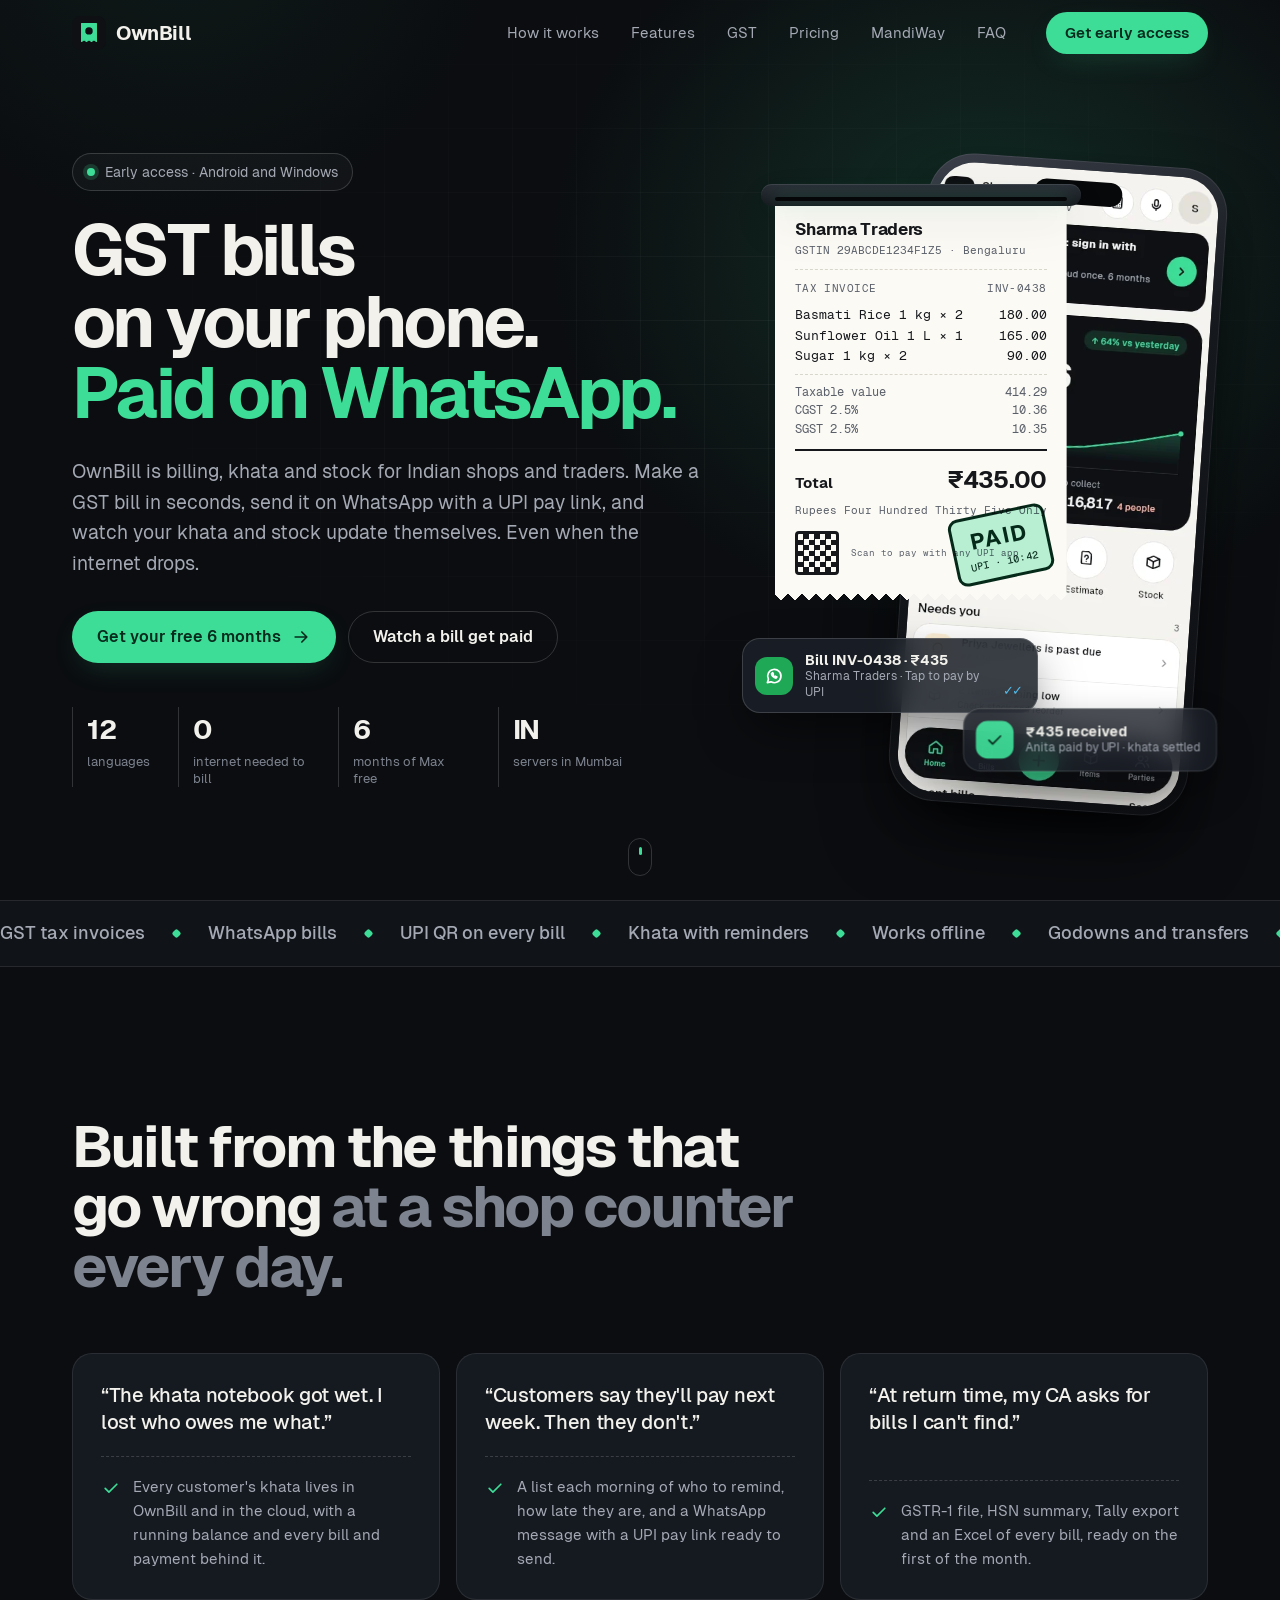
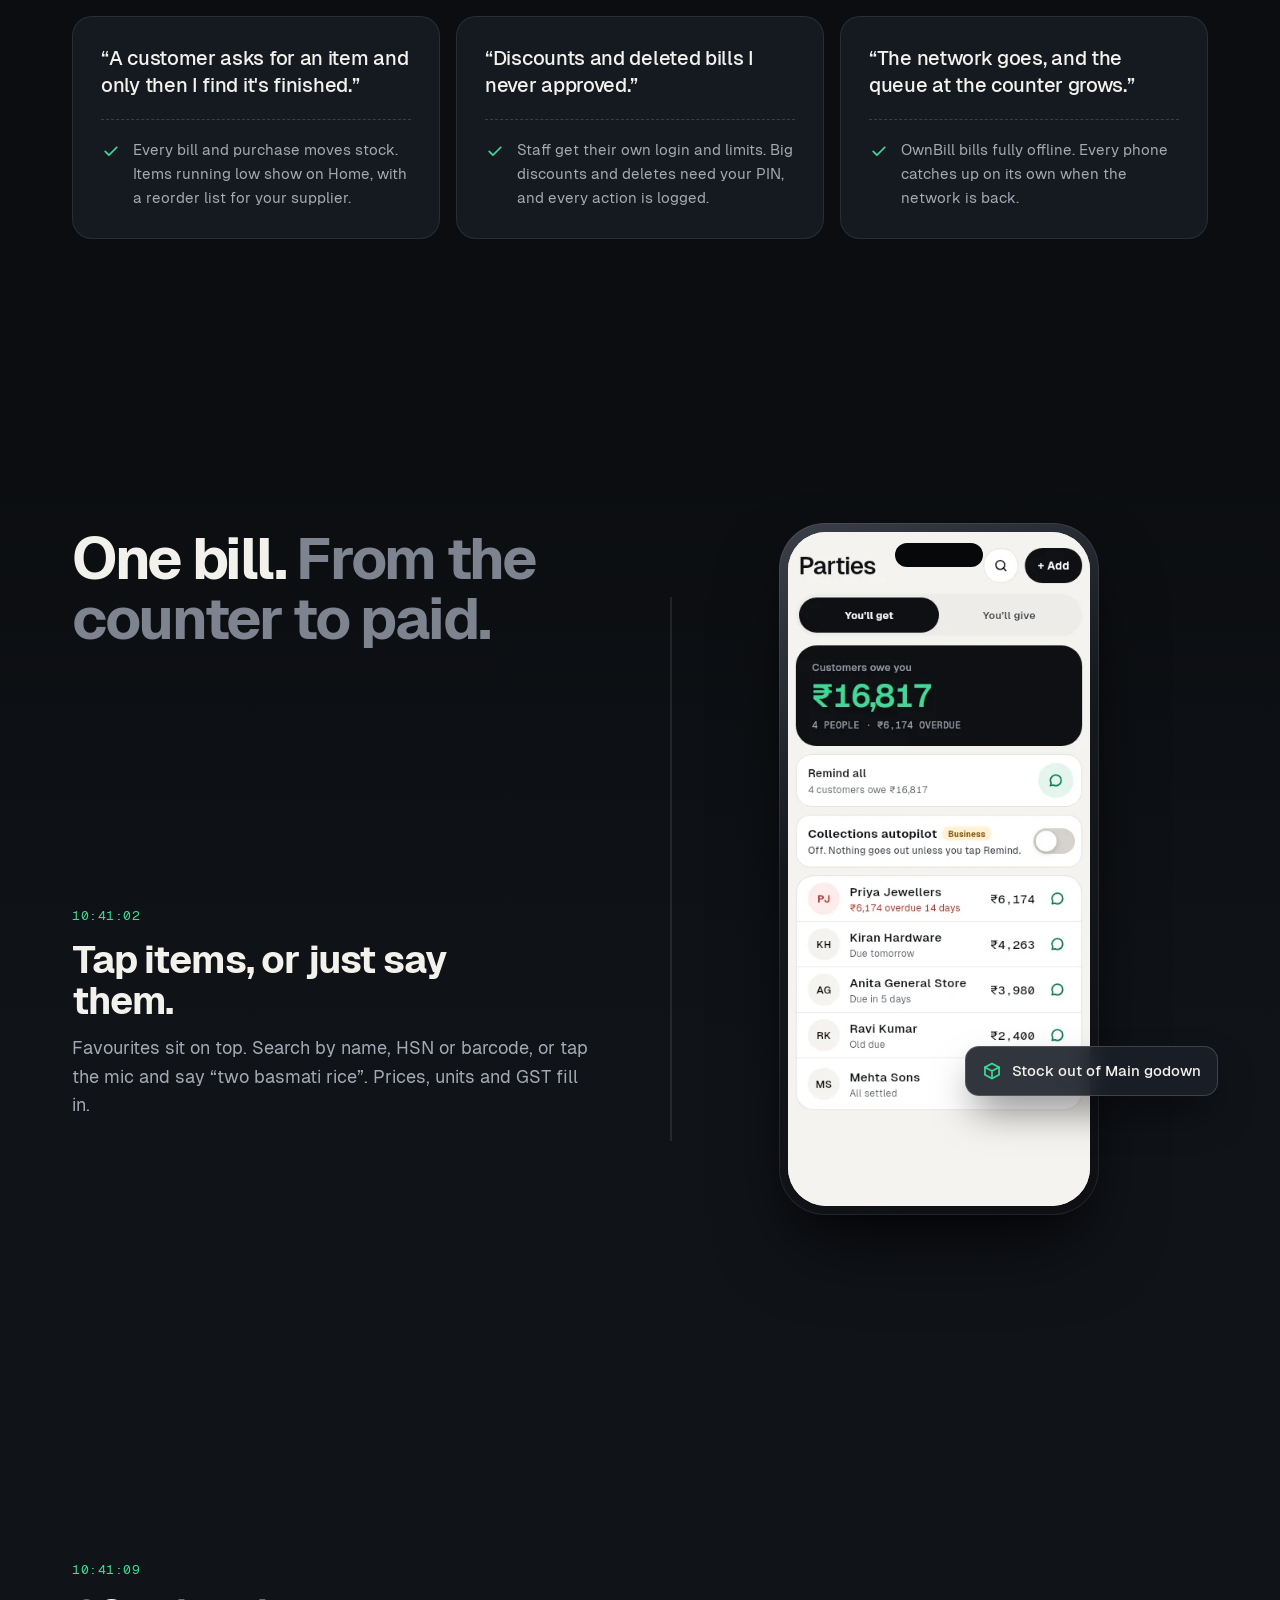
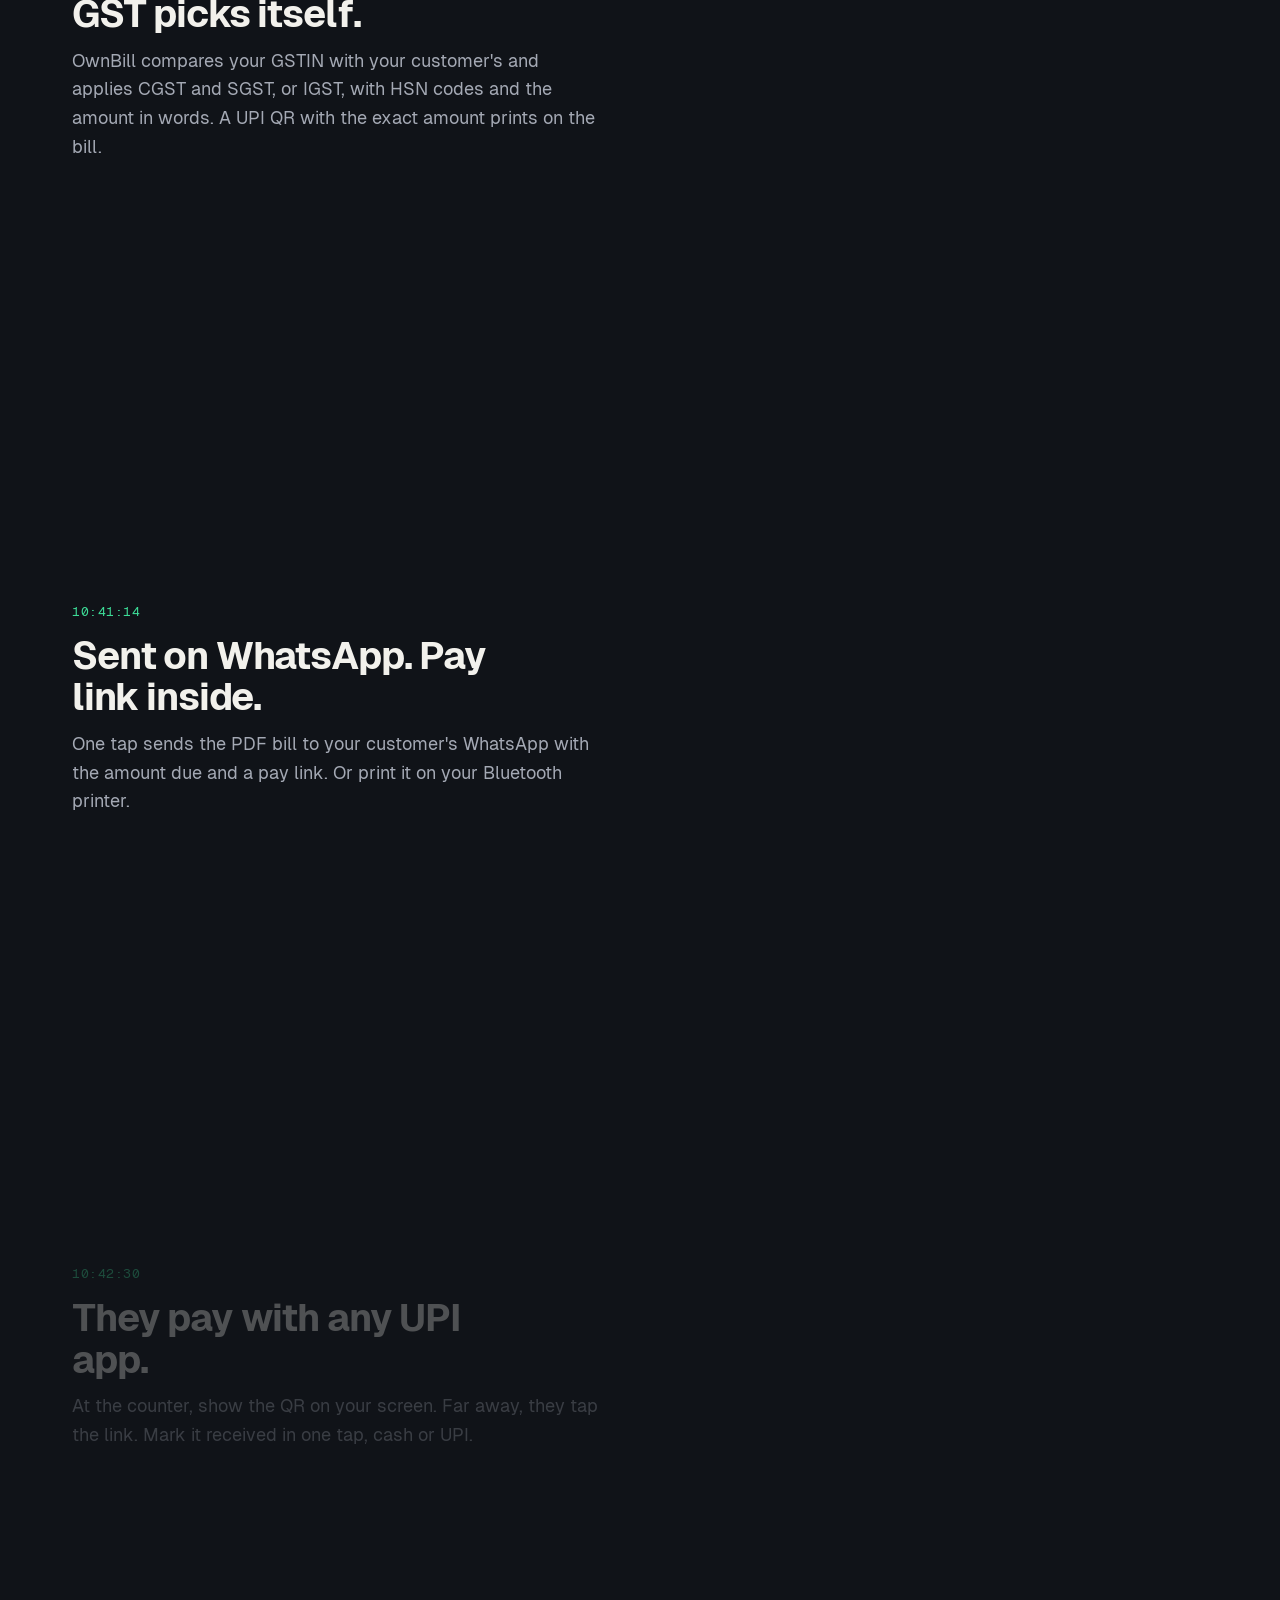
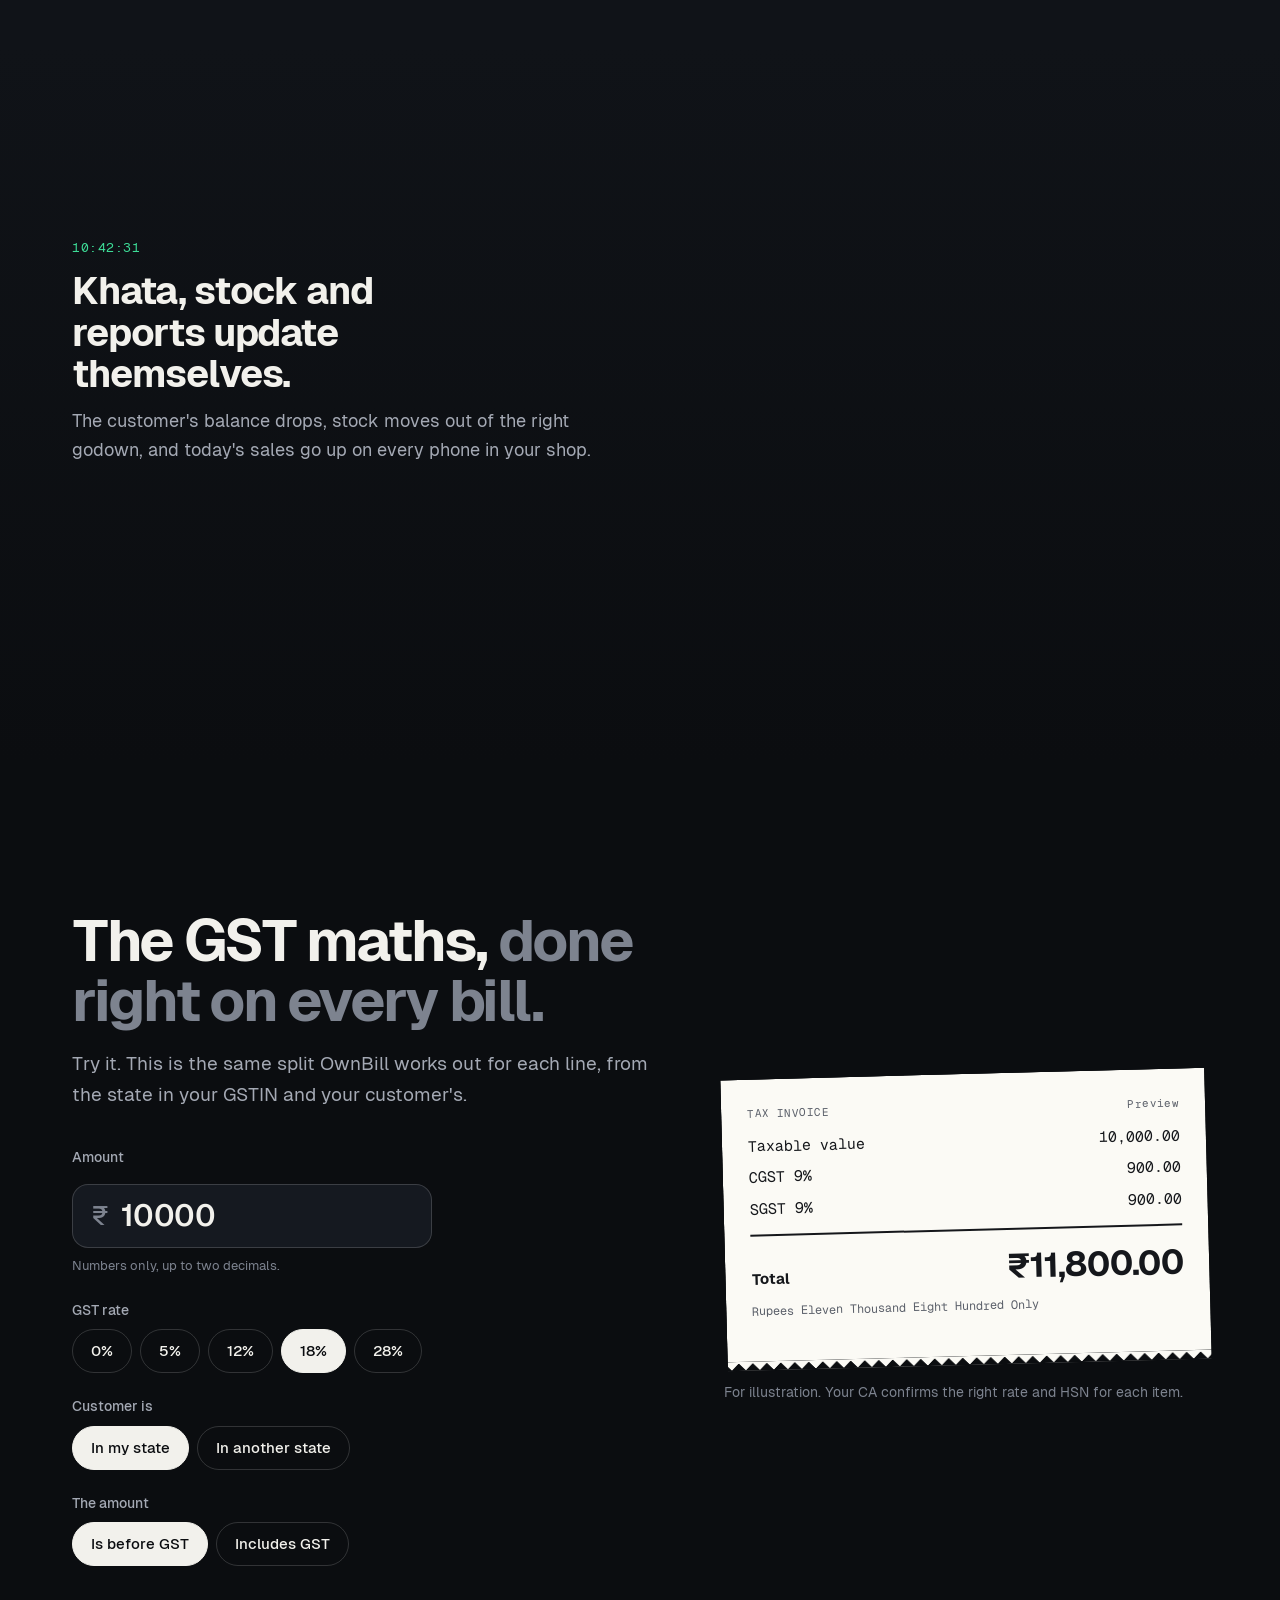
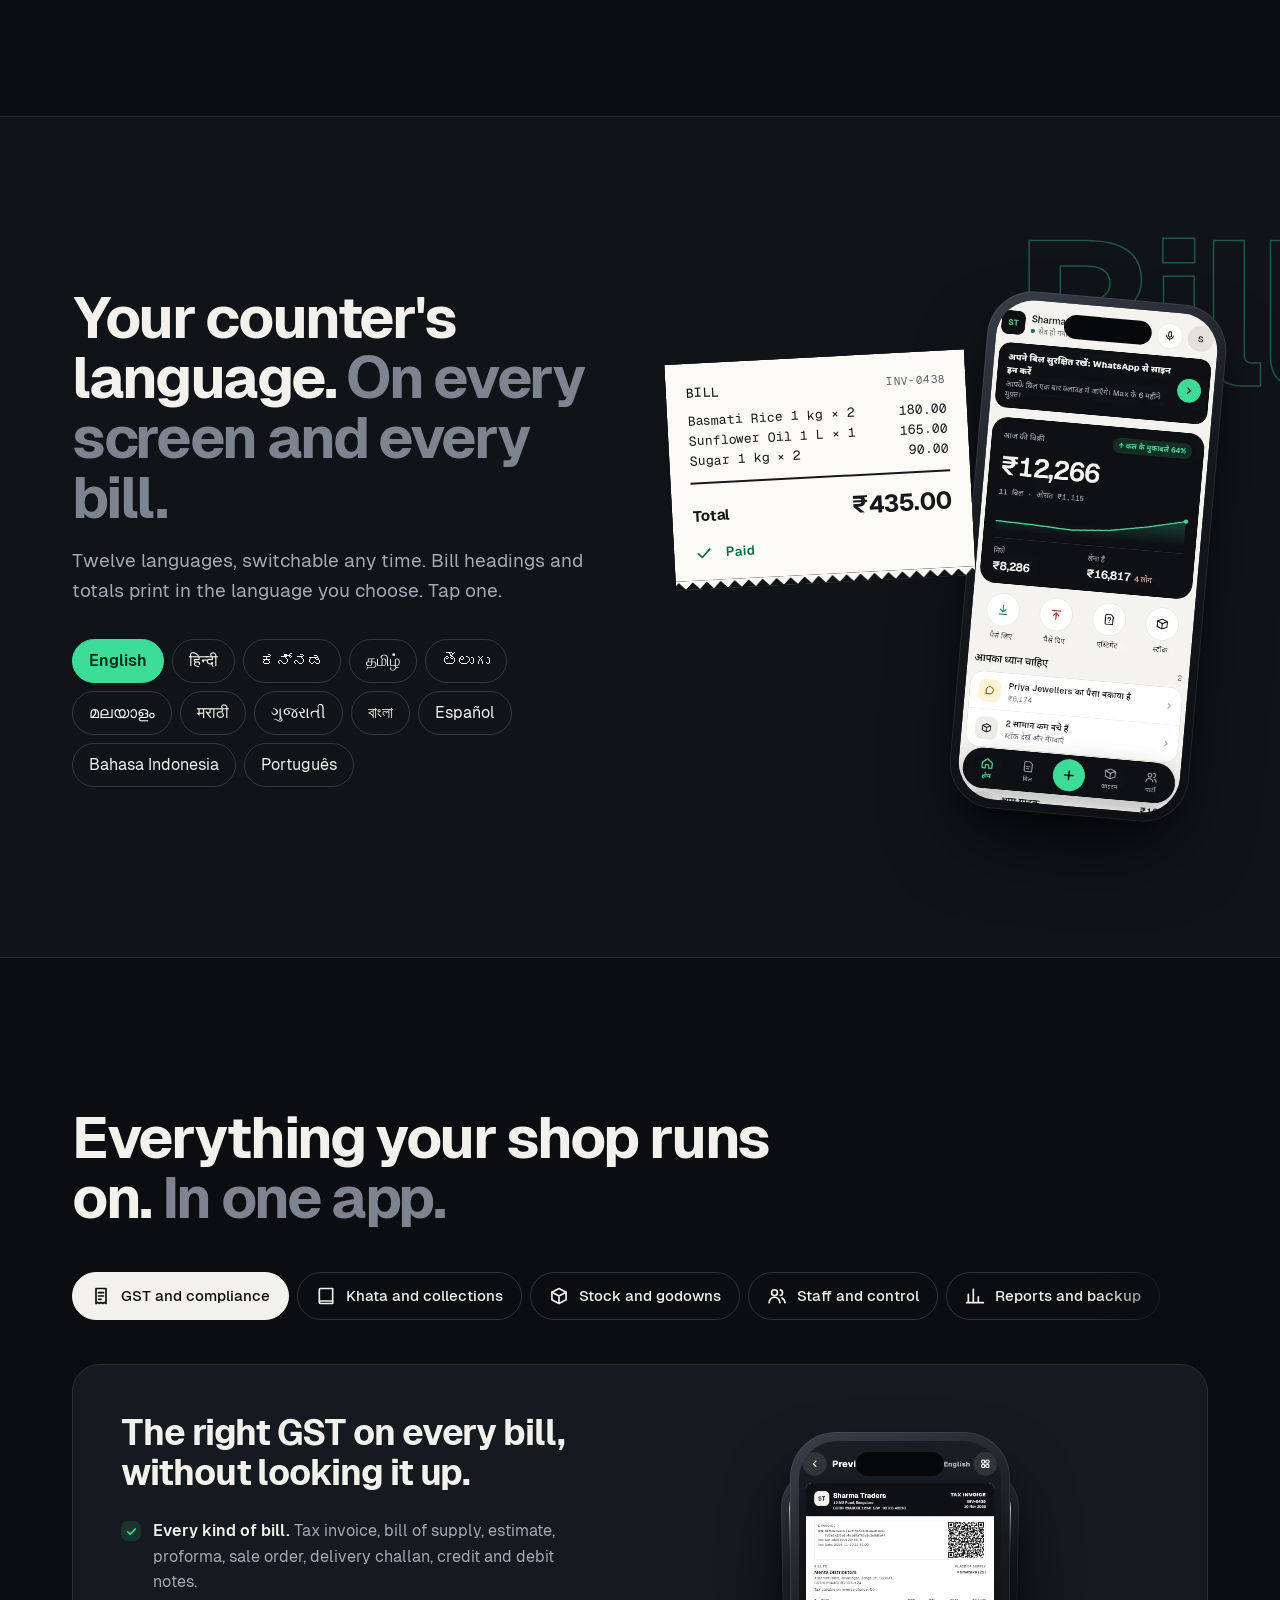
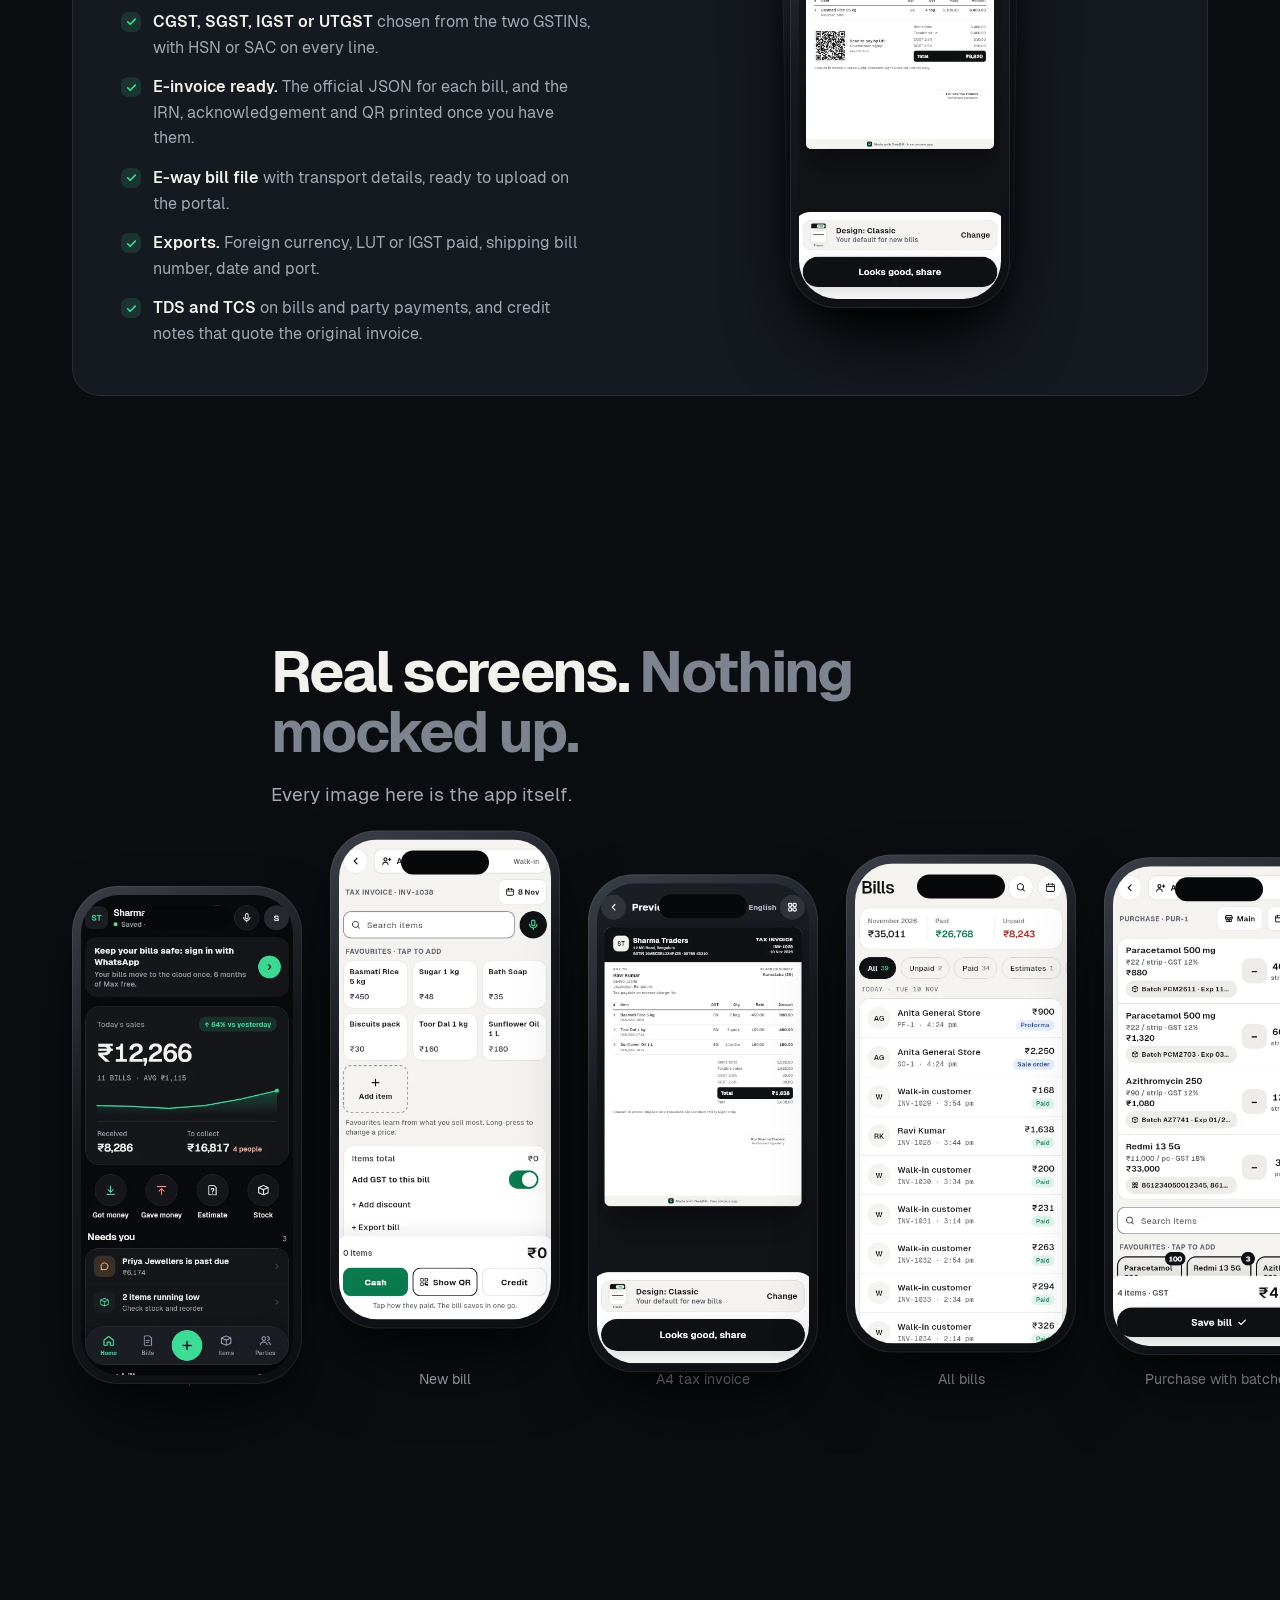
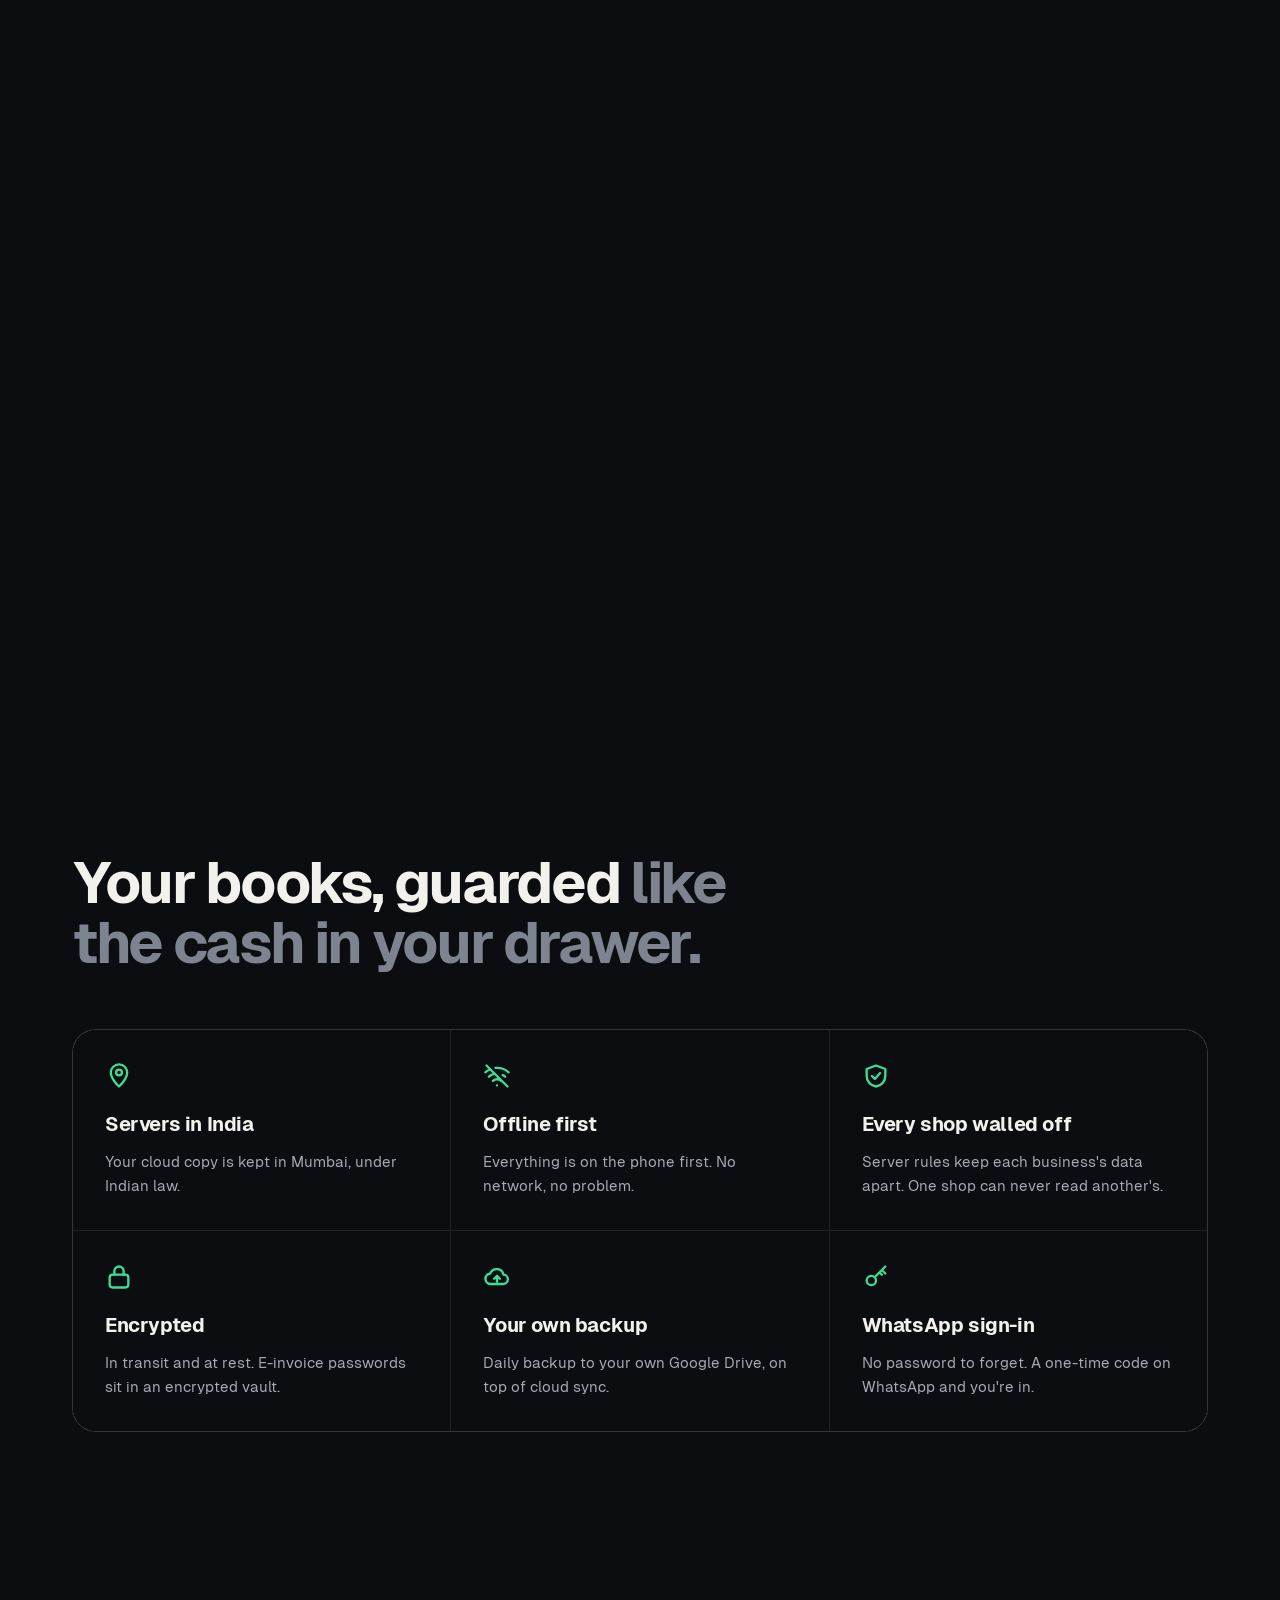
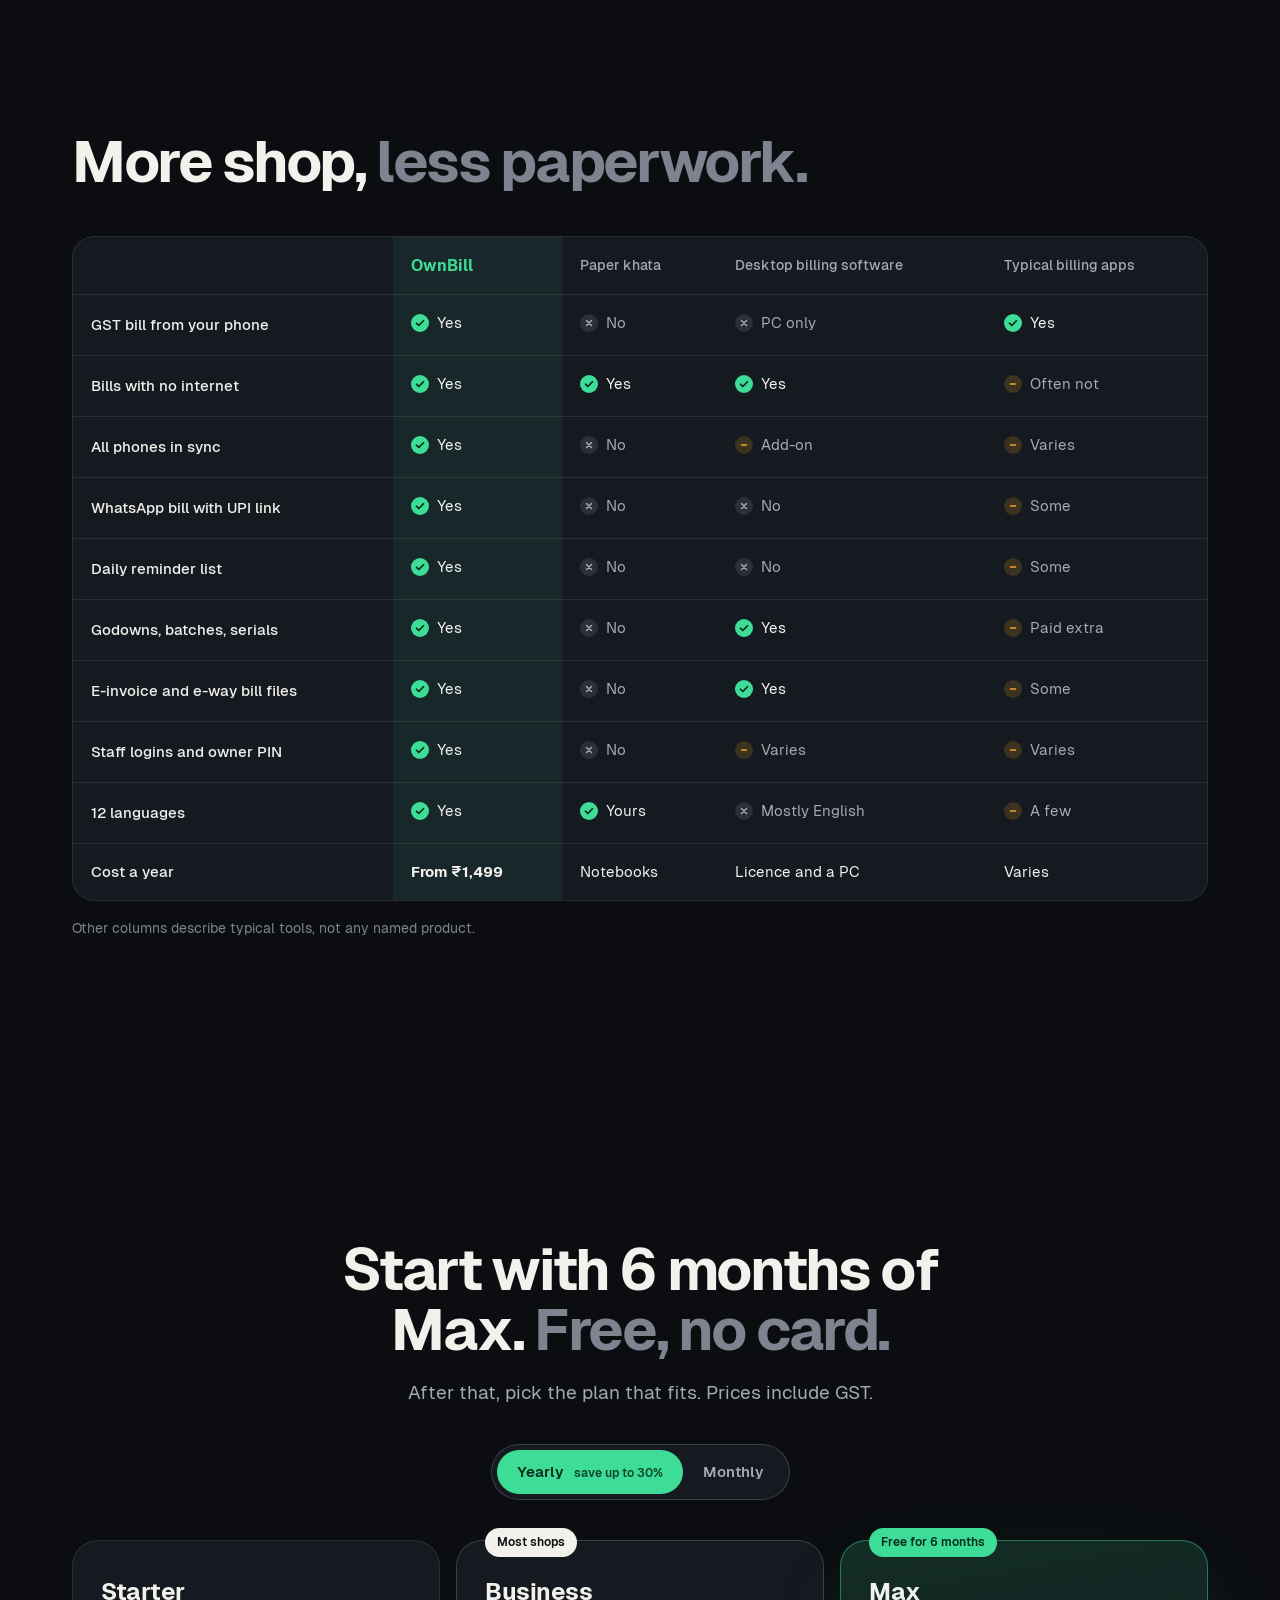
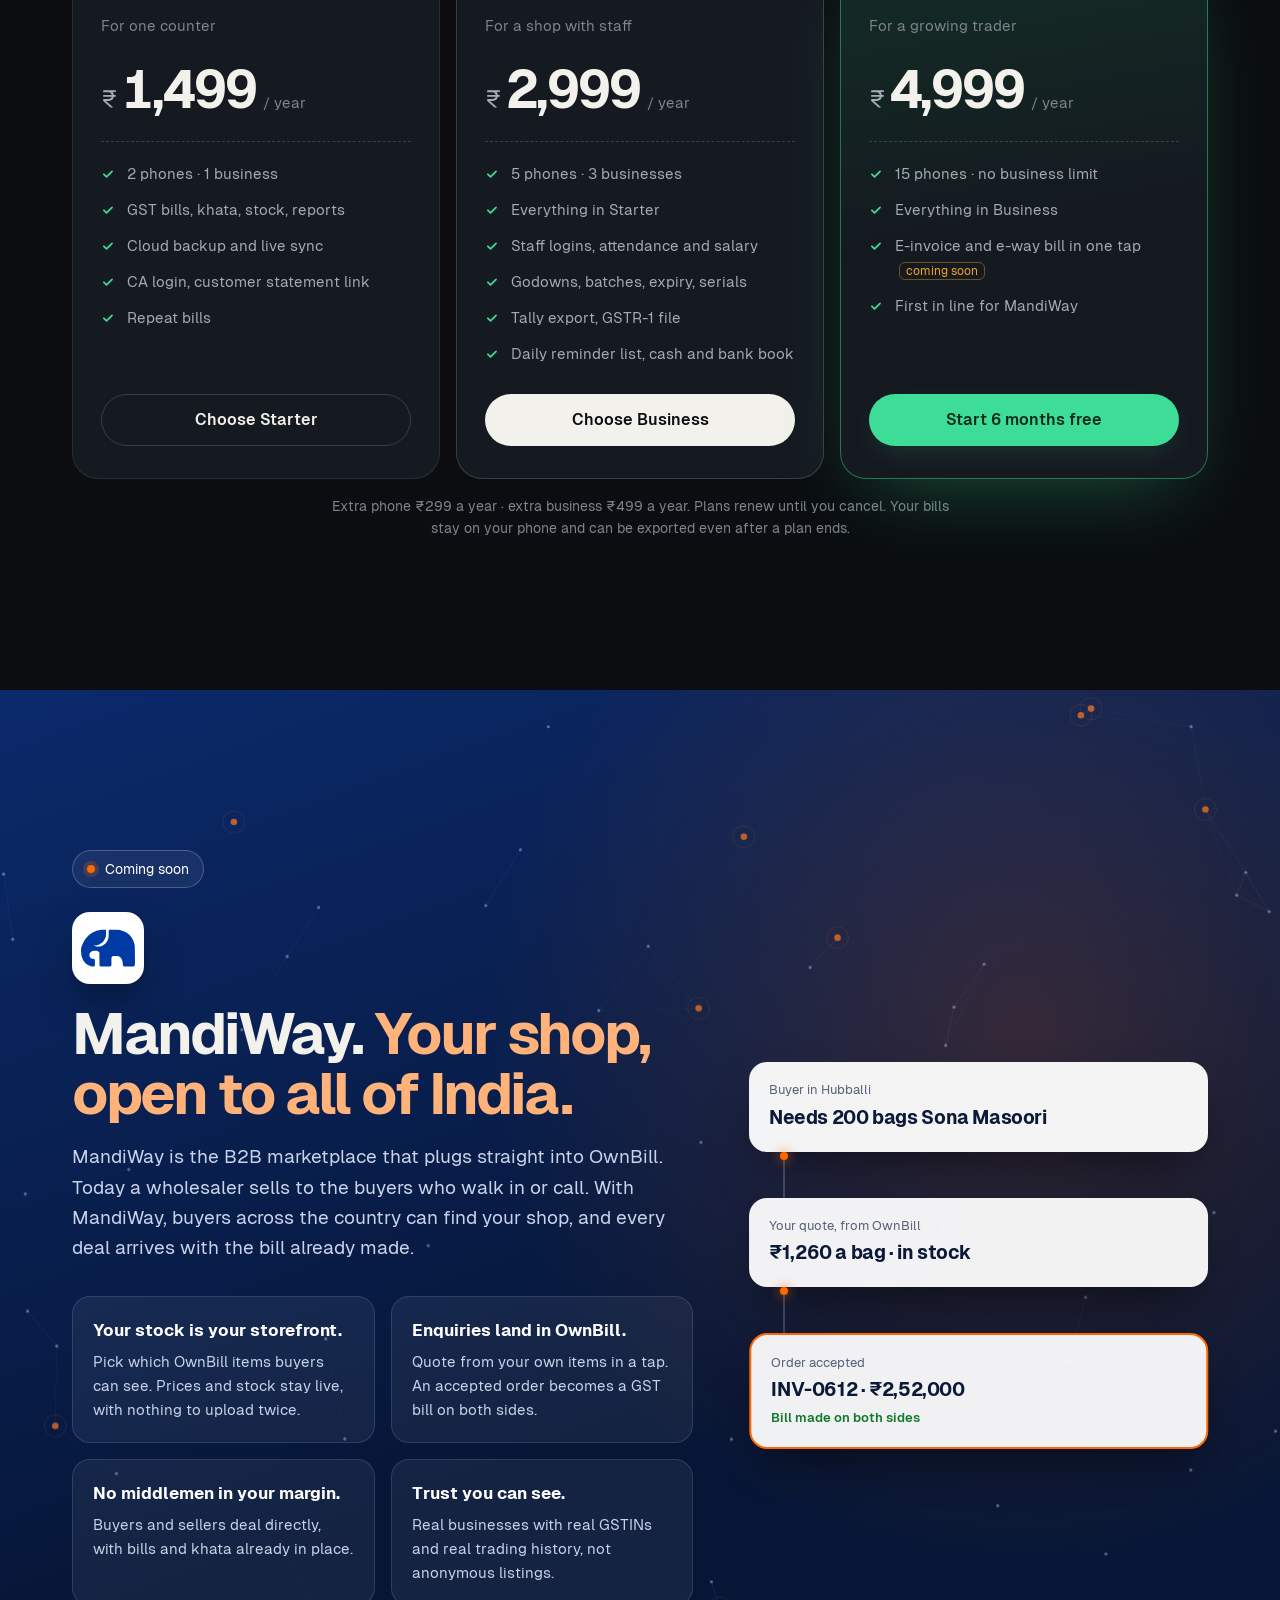
==== commit bca5d49d: "Mobile cinematic pass: bill scene in first screen, sticky story phone, scroll motion, sticky CTA Co-" ====
--- a/index.html
+++ b/index.html
@@ -17,11 +17,11 @@
 <meta name="twitter:card" content="summary_large_image">
 <link rel="preload" href="/assets/fonts/Geist-700.woff2" as="font" type="font/woff2" crossorigin>
 <link rel="preload" href="/assets/fonts/GeistMono-400.woff2" as="font" type="font/woff2" crossorigin>
-<link rel="stylesheet" href="/assets/home.css?v=2">
+<link rel="stylesheet" href="/assets/home.css?v=3">
 <script src="/assets/vendor/gsap.min.js" defer></script>
 <script src="/assets/vendor/ScrollTrigger.min.js" defer></script>
 <script src="/assets/vendor/lenis.min.js" defer></script>
-<script src="/assets/home.js?v=2" defer></script>
+<script src="/assets/home.js?v=3" defer></script>
 <script type="application/ld+json">
 {"@context":"https://schema.org","@graph":[
 {"@type":"SoftwareApplication","name":"OwnBill","operatingSystem":"Android, Windows","applicationCategory":"BusinessApplication","description":"GST billing, khata, stock and staff app for Indian shops and traders.","offers":[{"@type":"Offer","name":"Starter","price":"1499","priceCurrency":"INR"},{"@type":"Offer","name":"Business","price":"2999","priceCurrency":"INR"},{"@type":"Offer","name":"Max","price":"4999","priceCurrency":"INR"}],"publisher":{"@type":"Organization","name":"Provantic Technologies Private Limited","url":"https://ownbill.in/"}},
@@ -590,6 +590,11 @@
 </section>
 </main>
 
+<div class="m-cta" aria-label="Get OwnBill">
+  <a class="btn btn-mint" href="mailto:provantict@gmail.com?subject=OwnBill%20early%20access">Get your free 6 months</a>
+  <a class="btn btn-ghost" href="#pricing">Plans</a>
+</div>
+
 <footer class="foot">
   <div class="wrap foot-in">
     <div class="foot-brand">
--- a/assets/home.css
+++ b/assets/home.css
@@ -158,26 +158,40 @@
 @keyframes cue{60%{transform:translateY(10px);opacity:0}100%{opacity:0}}
 
 @media (max-width:980px){
-  .hero{padding-top:104px}
-  .hero-in{grid-template-columns:1fr;grid-template-areas:"copy" "stage" "stats";gap:28px}
-  .hero-in>.stats{margin-top:0}
-  .hero-stage{height:560px;max-width:460px;width:100%;margin:0 auto}
-  .hero-phone{width:250px;right:0}
-  .printer{left:0;width:280px}
-  .hero-receipt{left:10px;width:260px}
-  .wa-bubble{right:auto;left:20px;top:auto;bottom:90px}
-  .paid-bubble{right:0;bottom:12px}
+  /* phone hero: headline, then the printing bill right in the first screen */
+  .hero{min-height:0;padding:84px 0 56px}
+  .hero-in{grid-template-columns:minmax(0,1fr);grid-template-areas:none;gap:0}
+  .hero-copy{display:contents}
+  .hero-copy .pill{order:1;justify-self:start;margin-bottom:12px;font-size:13px;padding:6px 12px}
+  .hero-copy h1{order:2}
+  .hero-stage{order:3;grid-area:auto;width:360px;height:470px;justify-self:start;margin:10px 0 calc(470px * (var(--s,1) - 1) + 6px) calc((100% - 360px) / 2);transform:scale(var(--s,1));transform-origin:top center}
+  .hero-copy .lede{order:4;margin-top:8px}
+  .hero-copy .cta-row{order:5}
+  .hero-in>.stats{order:6;grid-area:auto;margin-top:36px}
+  .hero-phone{width:196px;right:0;top:22px}
+  .printer{left:0;top:12px;width:248px;height:20px}
+  .hero-receipt{left:10px;top:24px;width:228px;font-size:10.5px;line-height:1.5;padding:13px 13px 19px}
+  .hero-receipt .r-head{padding-bottom:7px;margin-bottom:7px}
+  .hero-receipt .r-sub{margin-bottom:5px}
+  .hero-receipt .r-head b{font-size:15px}
+  .hero-receipt .r-head small{font-size:9.5px}
+  .hero-receipt .r-total{font-size:13px}
+  .hero-receipt .r-total>span:last-child{font-size:19px}
+  .hero-receipt .r-words,.hero-receipt .r-qr{font-size:9.5px}
+  .hero-receipt .qr{width:34px;height:34px}
+  .stamp{font-size:17px;right:10px;bottom:16px}
+  .bubble{font-size:12.5px;padding:9px 12px 9px 9px;gap:10px;border-radius:15px}
+  .bubble small{font-size:11px}
+  .bubble-ic{width:32px;height:32px;border-radius:10px}
+  .bubble-ic .ic{width:17px;height:17px}
+  .wa-bubble{left:0;right:auto;top:368px;bottom:auto}
+  .paid-bubble{right:0;left:auto;top:420px;bottom:auto}
   .scroll-cue{display:none}
 }
 @media (max-width:560px){
+  .display{font-size:clamp(34px,10.6vw,52px)}
   .stats{grid-template-columns:repeat(2,1fr);gap:18px}
-  .hero-stage{height:500px}
-  .hero-phone{width:210px;top:30px;right:-6px}
-  .printer{width:250px}
-  .hero-receipt{width:232px;font-size:12px;padding:16px 16px 22px}
-  .r-total>span:last-child{font-size:21px}
-  .wa-bubble{left:0;bottom:84px;font-size:13px}
-  .paid-bubble{bottom:10px;font-size:13px}
+  .lede{font-size:16.5px}
 }
 
 /* ticker */
@@ -226,11 +240,27 @@
 .chip:nth-child(7){top:76%}
 .tag{font-family:var(--mono);font-size:12px;background:var(--mint);color:var(--mint-ink);padding:2px 7px;border-radius:6px;font-weight:600}
 @media (max-width:980px){
-  .story-in{grid-template-columns:1fr}
-  .story-stage{display:none}
-  .step{min-height:0;opacity:1;padding:28px 0;border-top:1px solid var(--line)}
-  .step:first-child{border-top:0}
-  .step-shot{display:block;width:min(280px,72vw);margin-top:20px}
+  /* phone story: the phone stays pinned on top while the steps scroll under it */
+  .story{padding-bottom:40px}
+  .story-in{grid-template-columns:minmax(0,1fr);gap:0}
+  .story-copy{display:contents}
+  .story-copy .h2{order:1;margin-bottom:18px}
+  .story-stage{order:2;display:flex;position:sticky;top:60px;height:min(60svh,540px);z-index:2;align-self:start;margin:0 calc(var(--gut) * -1);padding-bottom:28px;background:linear-gradient(var(--bg2) 86%,rgba(16,19,24,0))}
+  .steps{order:3;margin:0;position:relative;z-index:1}
+  .step{min-height:56svh;justify-content:flex-end;padding:0 0 10svh;opacity:.18;border:0}
+  .step:last-child{min-height:44svh;padding-bottom:4svh}
+  .step h3{font-size:24px}
+  .step p{font-size:16px}
+  .step-shot{display:none}
+  .story-phone{width:calc(min(60svh,540px) * .405)}
+  .chip{font-size:12.5px;padding:8px 11px;gap:7px;border-radius:12px;right:8px;top:18%}
+  .chip .ic{width:16px;height:16px}
+  .chip:nth-child(4){left:8px;top:56%}
+  .chip:nth-child(5){right:8px;top:66%}
+  .chip:nth-child(6){left:8px;top:26%}
+  .chip:nth-child(7){right:8px;top:70%}
+  .story-progress{left:var(--gut);right:var(--gut);top:auto;bottom:14px;width:auto;height:2px}
+  .story-progress span{inset:0 auto 0 0;height:100%;width:var(--p,0%)}
 }
 
 /* calculator */
@@ -278,7 +308,7 @@
 .r-paid span{color:#0A6B44}
 .lang-phone{position:absolute;right:0;top:30px;width:240px;transform:rotate(5deg);z-index:1}
 @media (max-width:900px){.langs-in{grid-template-columns:1fr;gap:20px}.lang-stage{height:480px;max-width:460px;width:100%;margin:0 auto}.lang-phone{width:200px}.lang-receipt{width:260px}}
-@media (max-width:420px){.lang-receipt{width:230px;top:120px}.lang-phone{width:180px}}
+@media (max-width:420px){.lang-receipt{width:236px;top:120px;font-size:11px;padding:16px 16px 22px}.lang-phone{width:176px}}
 
 /* features */
 .tabs{display:flex;gap:8px;margin-top:44px;overflow-x:auto;scrollbar-width:none;padding-bottom:4px;-webkit-mask:linear-gradient(90deg,#000 90%,transparent);mask:linear-gradient(90deg,#000 90%,transparent)}
@@ -295,19 +325,20 @@
 .ticks-list b{color:var(--ink);font-weight:600}
 .fan{position:relative;height:520px}
 .fan .phone{position:absolute;top:50%;left:50%;width:220px;margin:-238px 0 0 -110px;transition:transform .6s var(--ease)}
-.fan .phone:nth-child(1){transform:translateX(-62%) rotate(-8deg) scale(.9);z-index:1}
+.fan .phone:nth-child(1){transform:translateX(calc(-62% * var(--sp,1))) rotate(calc(-8deg * var(--sp,1))) scale(.9);z-index:1}
 .fan .phone:nth-child(2){transform:translateY(-10px);z-index:3}
-.fan .phone:nth-child(3){transform:translateX(62%) rotate(8deg) scale(.9);z-index:2}
+.fan .phone:nth-child(3){transform:translateX(calc(62% * var(--sp,1))) rotate(calc(8deg * var(--sp,1))) scale(.9);z-index:2}
 .panel:hover .fan .phone:nth-child(1){transform:translateX(-72%) rotate(-11deg) scale(.9)}
 .panel:hover .fan .phone:nth-child(3){transform:translateX(72%) rotate(11deg) scale(.9)}
-@media (max-width:980px){.panel{grid-template-columns:1fr}.fan{height:440px}.fan .phone{width:190px;margin:-205px 0 0 -95px}}
-@media (max-width:480px){.fan{height:360px}.fan .phone{width:150px;margin:-162px 0 0 -75px}}
+@media (max-width:980px){.panel{grid-template-columns:minmax(0,1fr);gap:28px}.fan{height:440px}.fan .phone{width:190px;margin:-205px 0 0 -95px;transition:none}.panel:hover .fan .phone:nth-child(1),.panel:hover .fan .phone:nth-child(3){transform:none}.panel:hover .fan .phone:nth-child(1){transform:translateX(calc(-62% * var(--sp,1))) rotate(calc(-8deg * var(--sp,1))) scale(.9)}.panel:hover .fan .phone:nth-child(3){transform:translateX(calc(62% * var(--sp,1))) rotate(calc(8deg * var(--sp,1))) scale(.9)}}
+@media (max-width:480px){.fan{height:390px}.fan .phone{width:168px;margin:-182px 0 0 -84px}}
 
 /* gallery */
 .gallery{padding:clamp(88px,12vw,140px) 0;overflow:hidden}
 .gal-wrap{margin-top:48px}
 .gal-track{display:flex;gap:28px;padding:10px var(--gut) 24px;overflow-x:auto;scroll-snap-type:x mandatory;scrollbar-width:thin;scrollbar-color:var(--line2) transparent;width:100%}
 .gal-track figure{margin:0;flex:none;width:230px;scroll-snap-align:center}
+@media (max-width:980px){.gal-track figure{width:190px}.gallery.is-pinned{padding-top:84px}.gallery.is-pinned .gal-track{gap:20px}}
 .gal-track figcaption{margin-top:14px;text-align:center;color:var(--muted);font-size:14px}
 .gallery.is-pinned{min-height:100vh;display:flex;flex-direction:column;justify-content:center;padding:96px 0 40px}
 .gallery.is-pinned .gal-wrap{margin-top:36px}
@@ -432,3 +463,15 @@
   .ticker-track{animation:none}
   .ticker{overflow-x:auto}
 }
+
+/* phone extras: sticky call to action, touch feedback */
+.m-cta{display:none}
+@media (max-width:980px){
+  .m-cta{display:flex;position:fixed;left:12px;right:12px;bottom:calc(12px + env(safe-area-inset-bottom));z-index:40;gap:10px;padding:8px;border-radius:999px;background:rgba(17,20,25,.88);-webkit-backdrop-filter:blur(14px);backdrop-filter:blur(14px);border:1px solid var(--line2);box-shadow:0 20px 40px -10px rgba(0,0,0,.7);transform:translateY(160%);transition:transform .45s var(--ease)}
+  .m-cta.is-on{transform:none}
+  .m-cta .btn{flex:1;min-height:48px;font-size:15px;padding:0 14px}
+  .m-cta .btn-ghost{flex:0 0 auto}
+  .pain-card:active,.plan:active,.t-card:active,.start-steps li:active{transform:scale(.985)}
+  .tabs button:active,.lang-pick button:active,.seg span:active{transform:scale(.96)}
+}
+@media (prefers-reduced-motion:reduce){.m-cta{transition:none}}
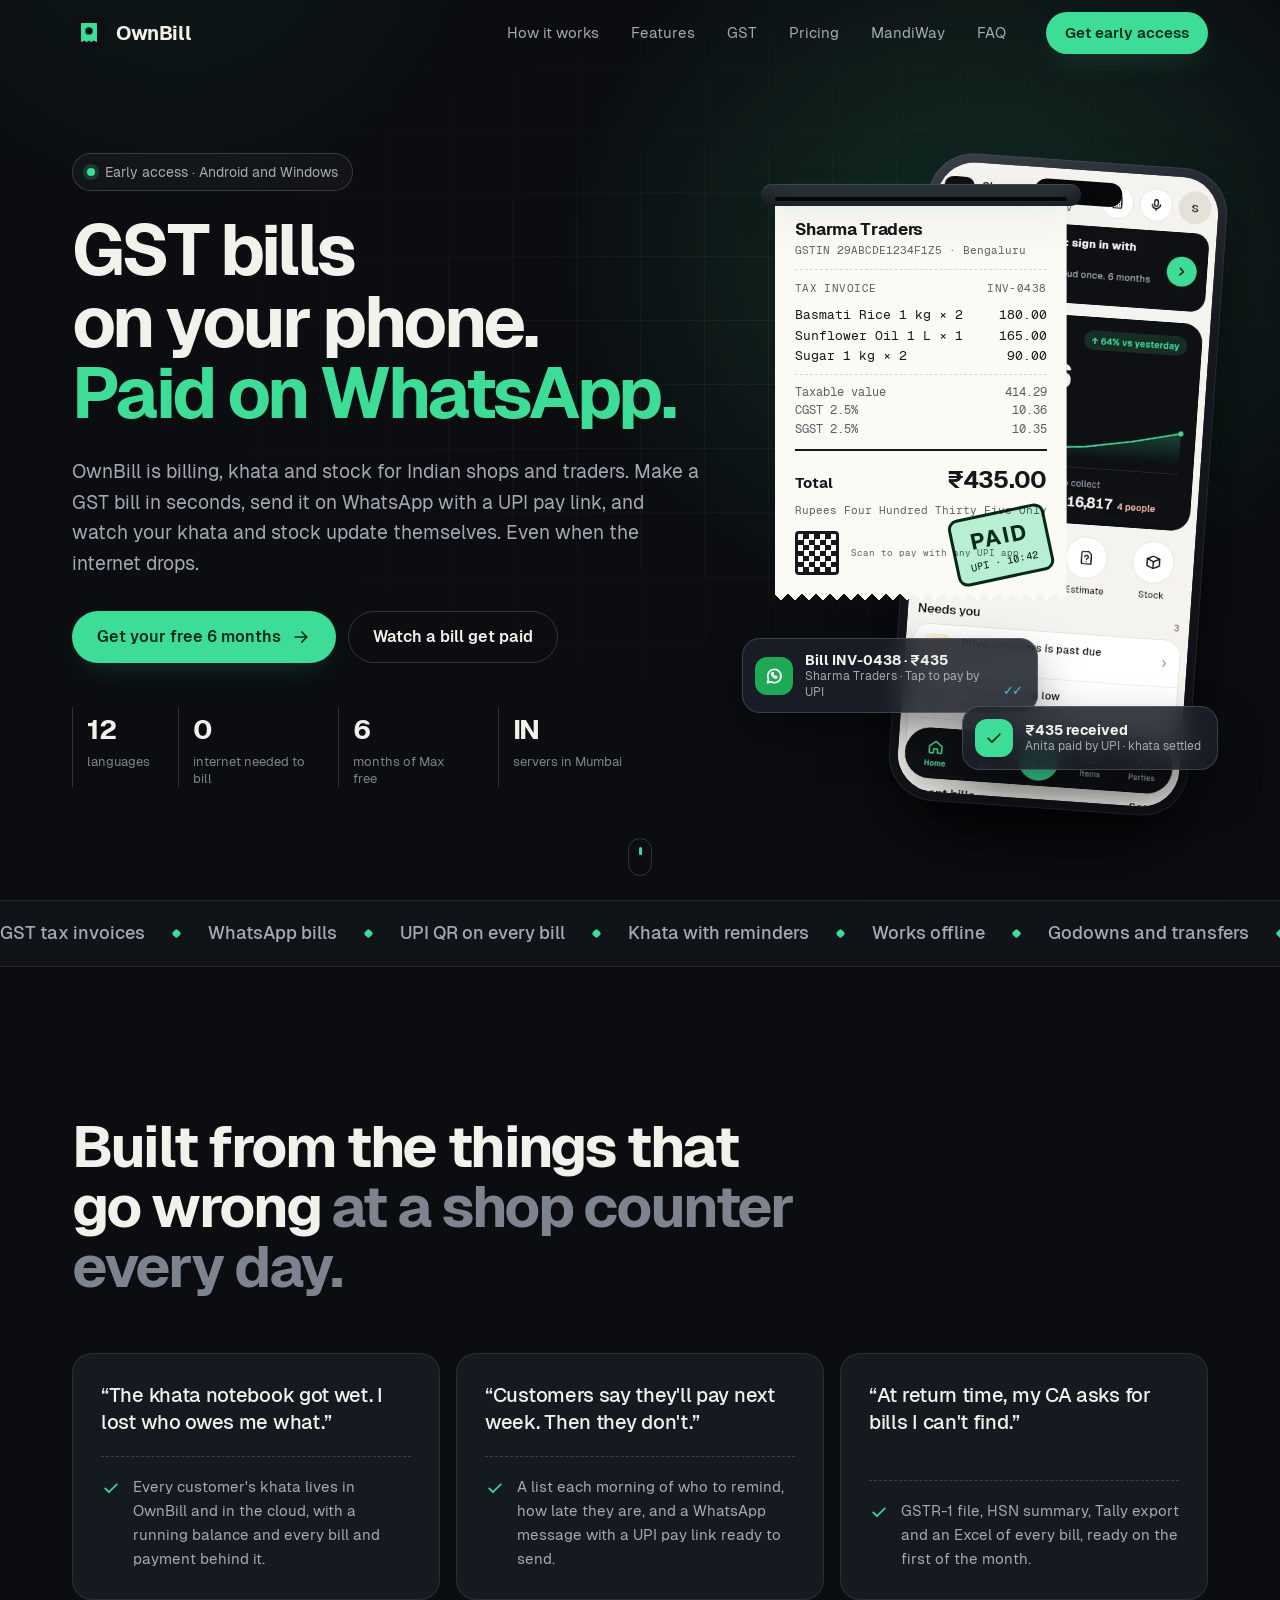
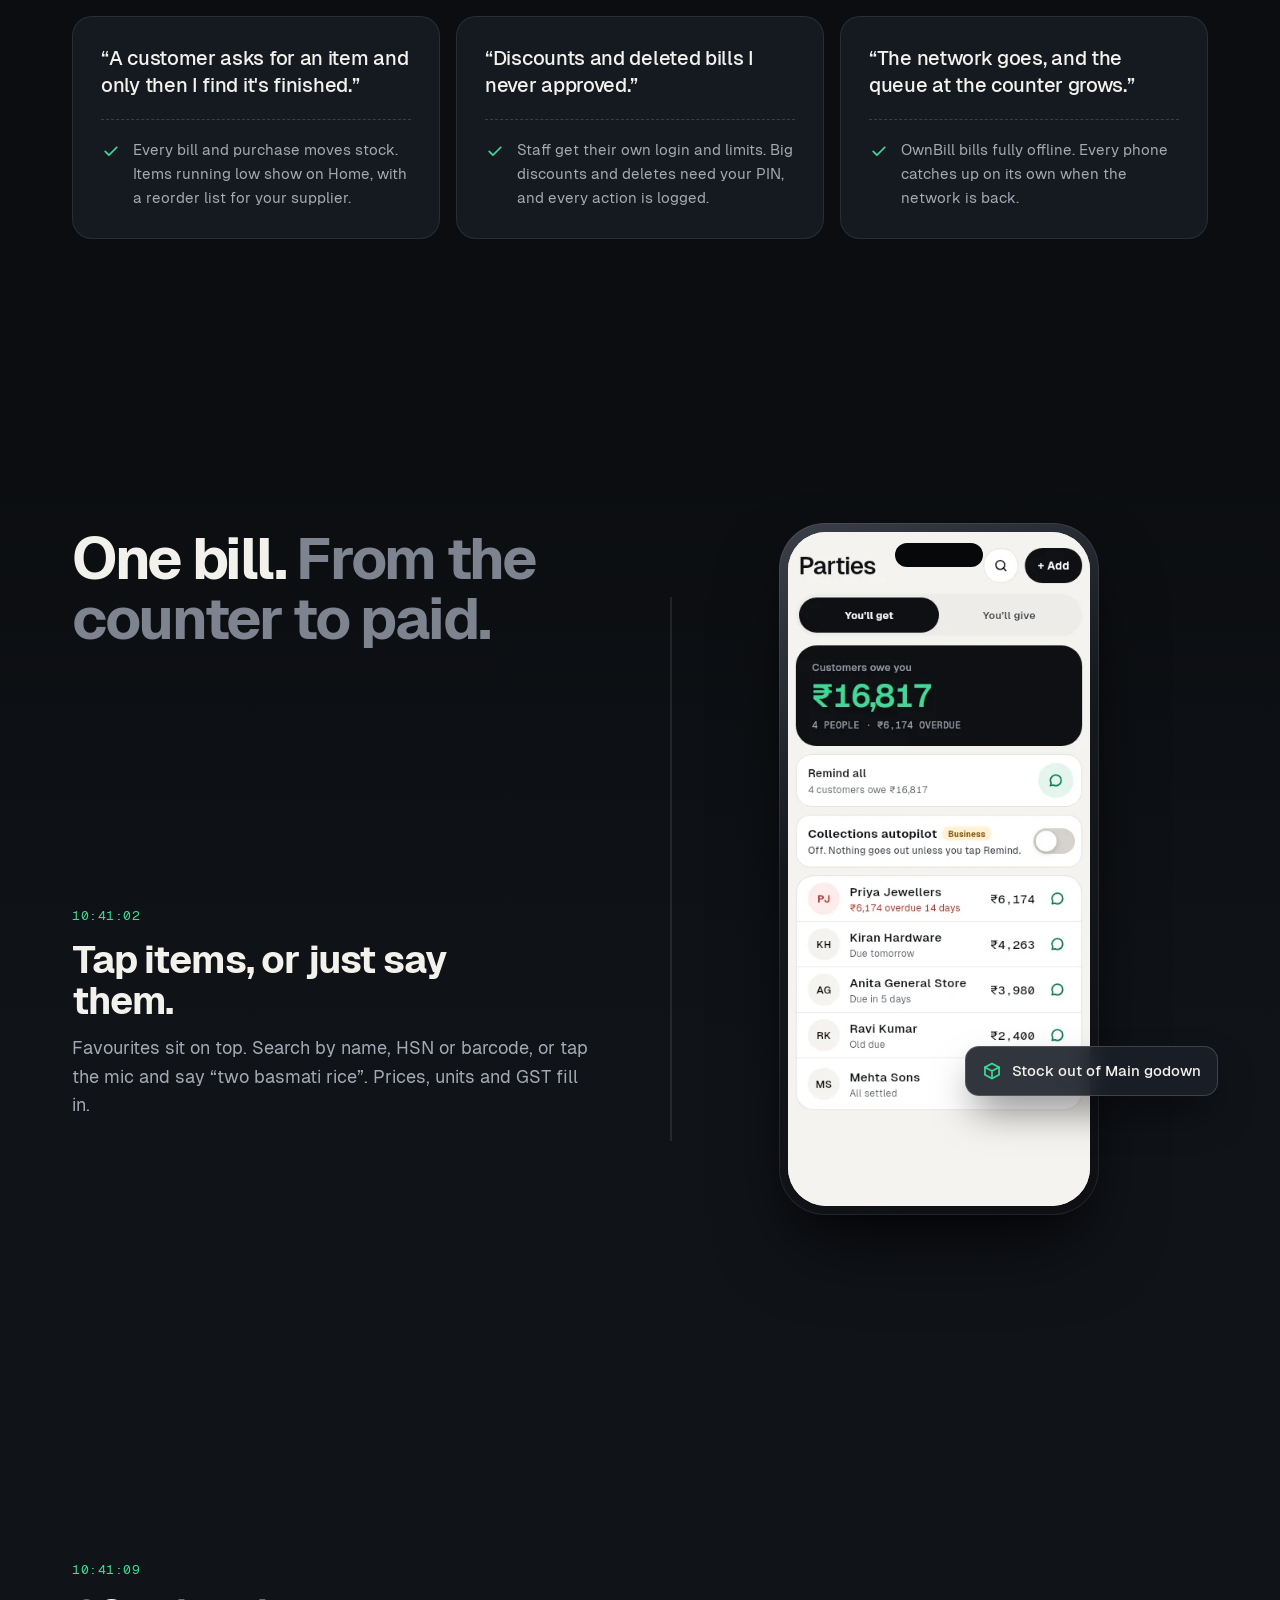
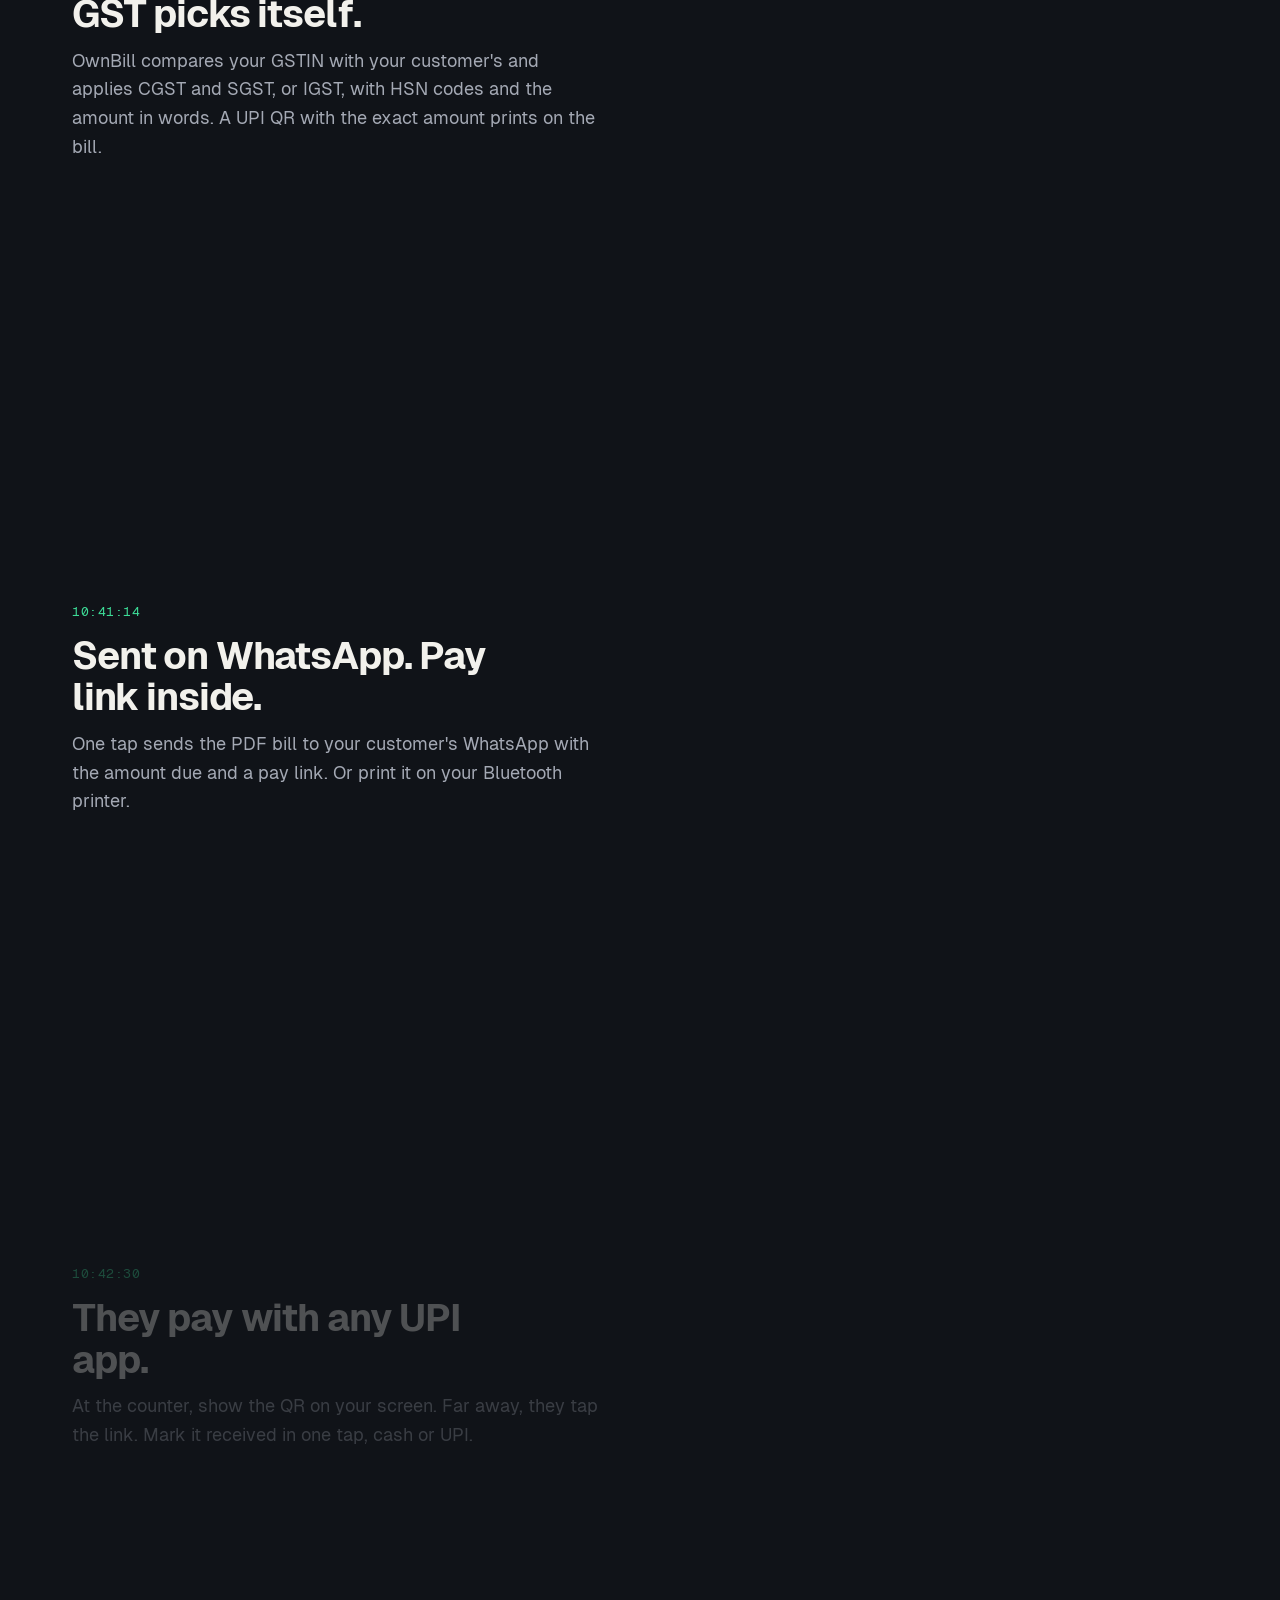
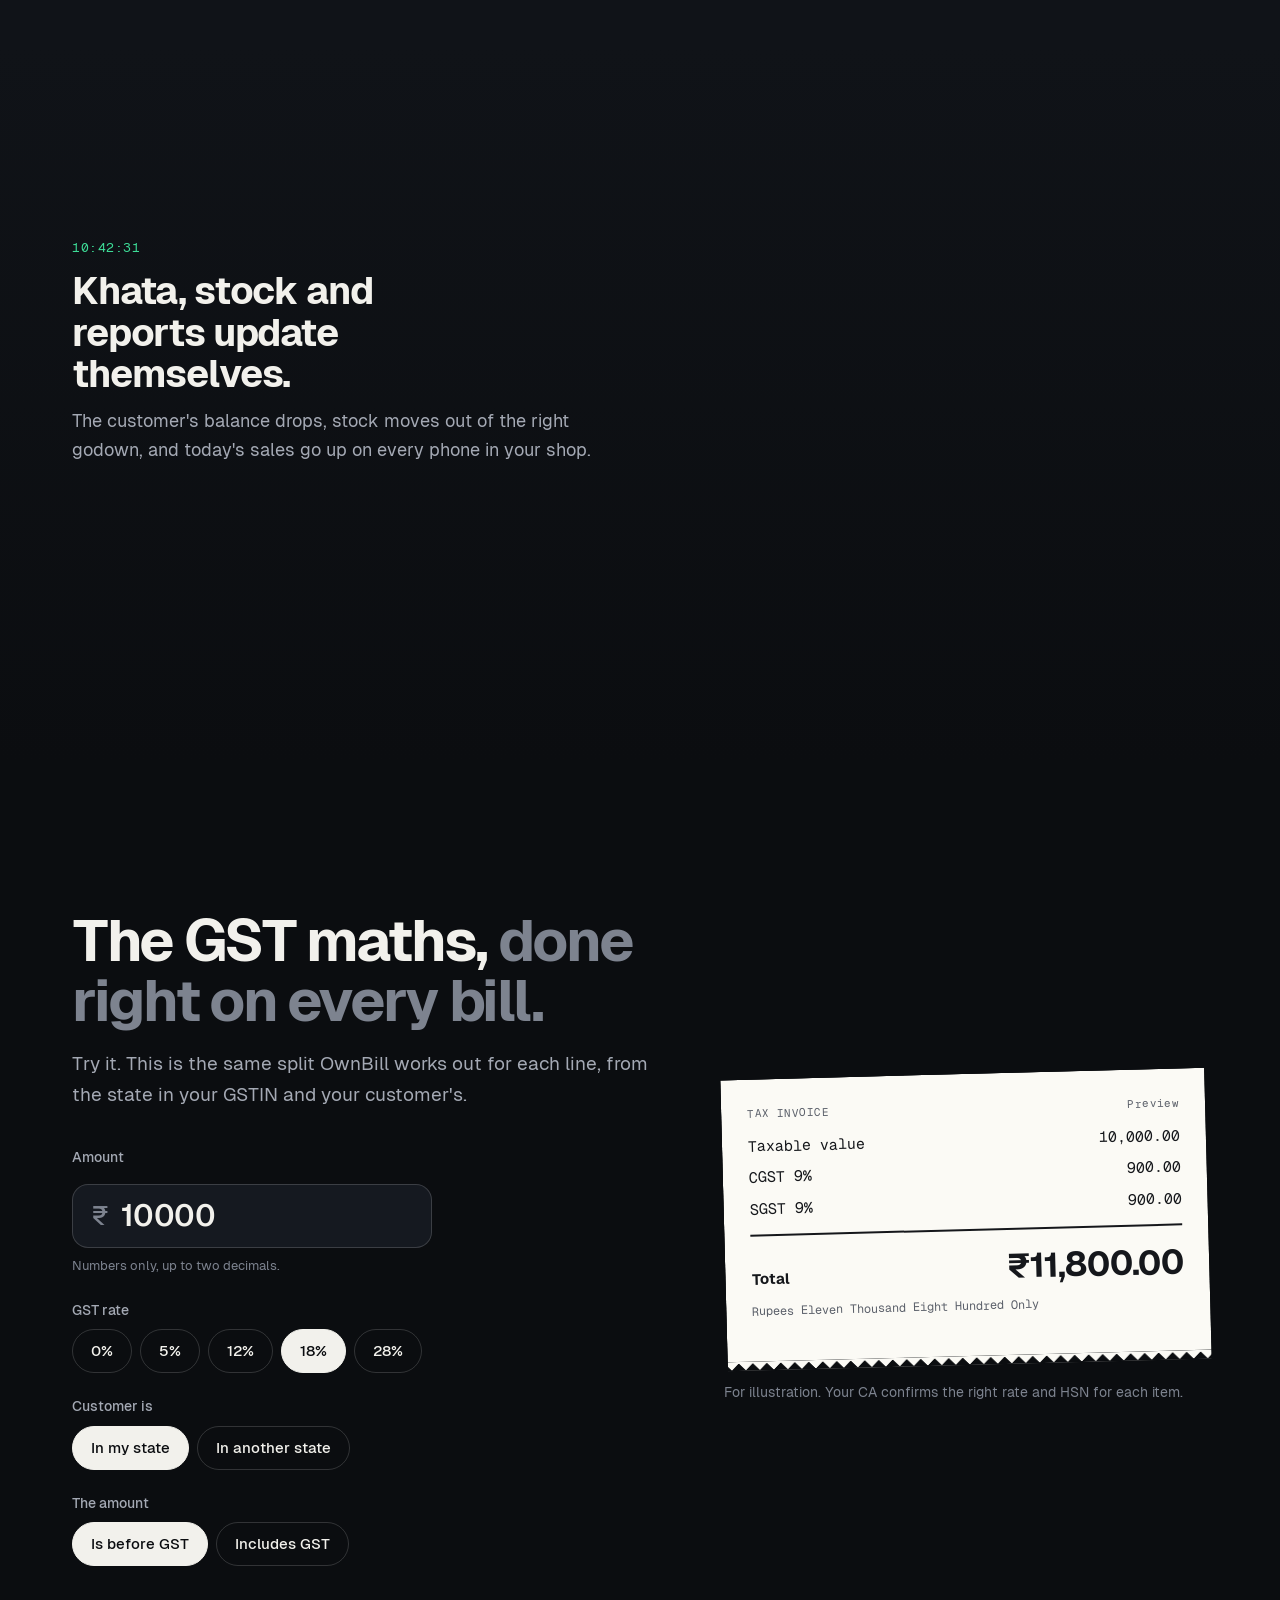
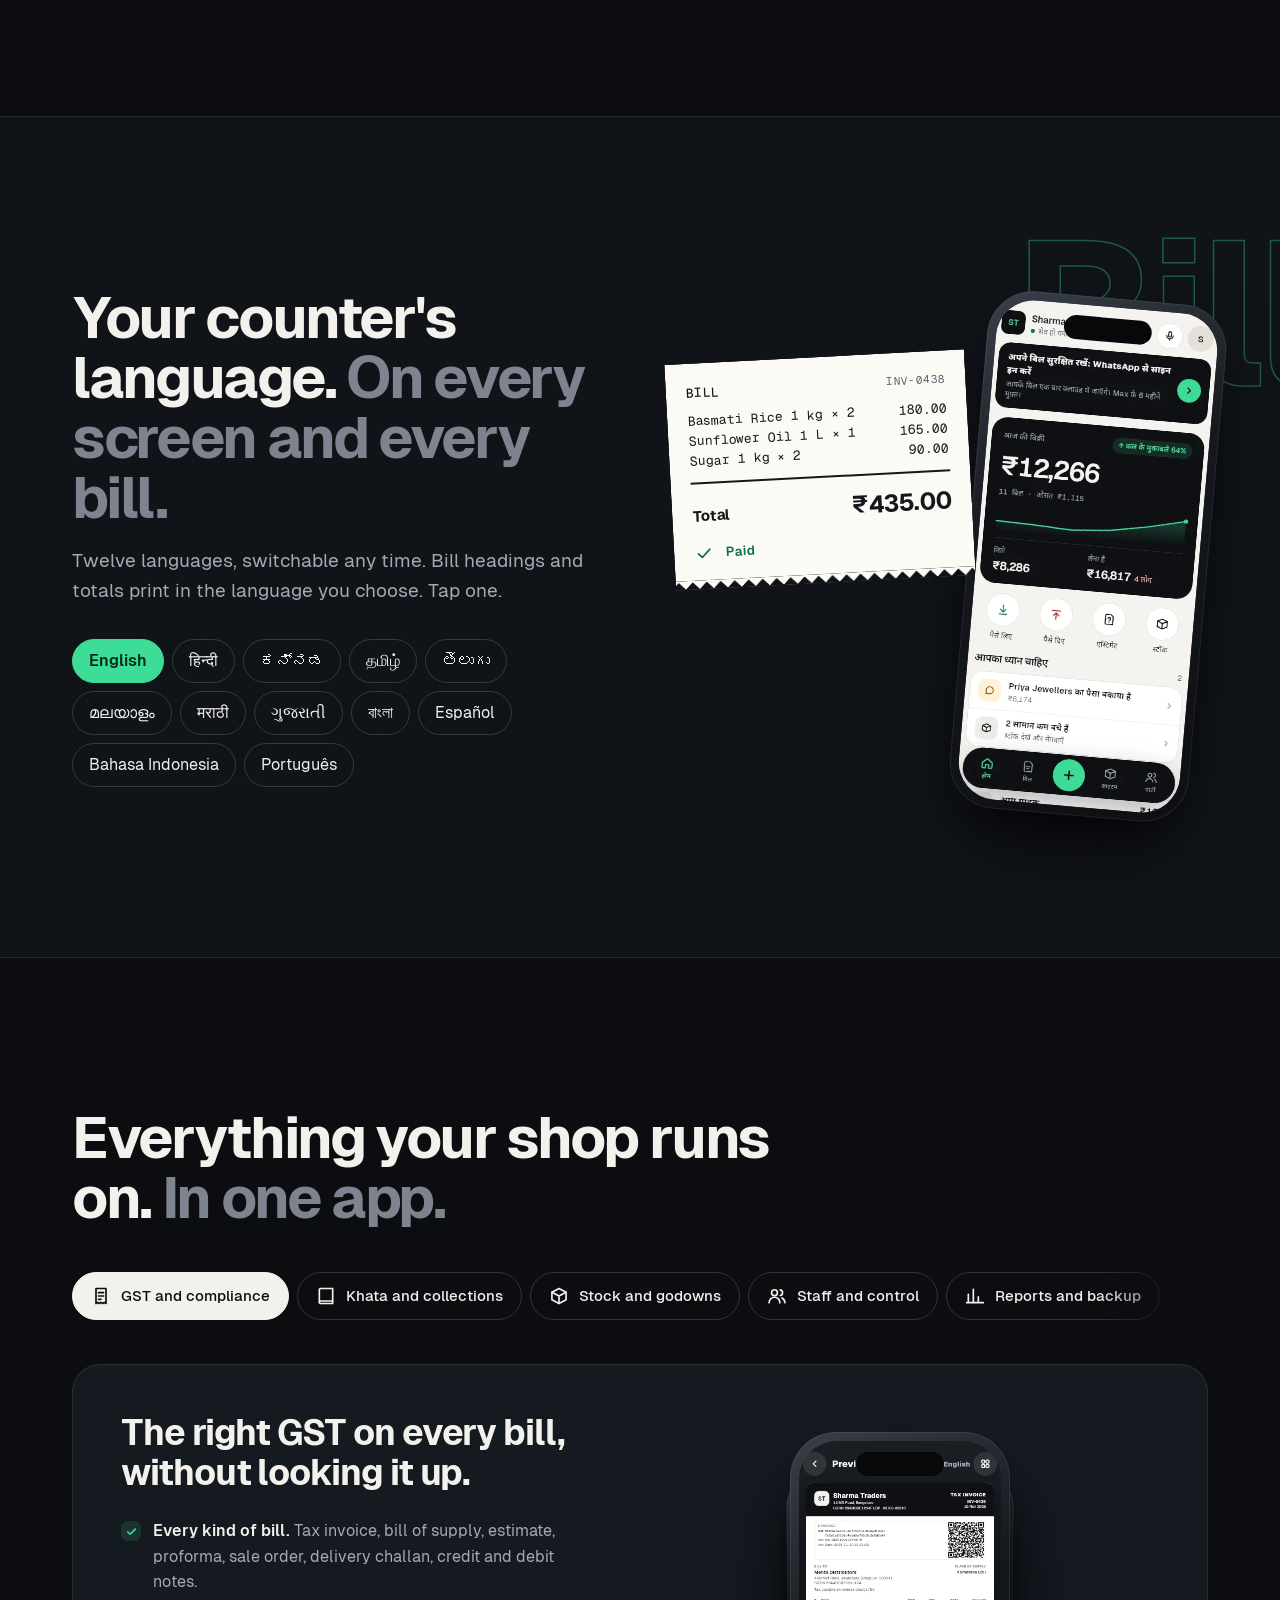
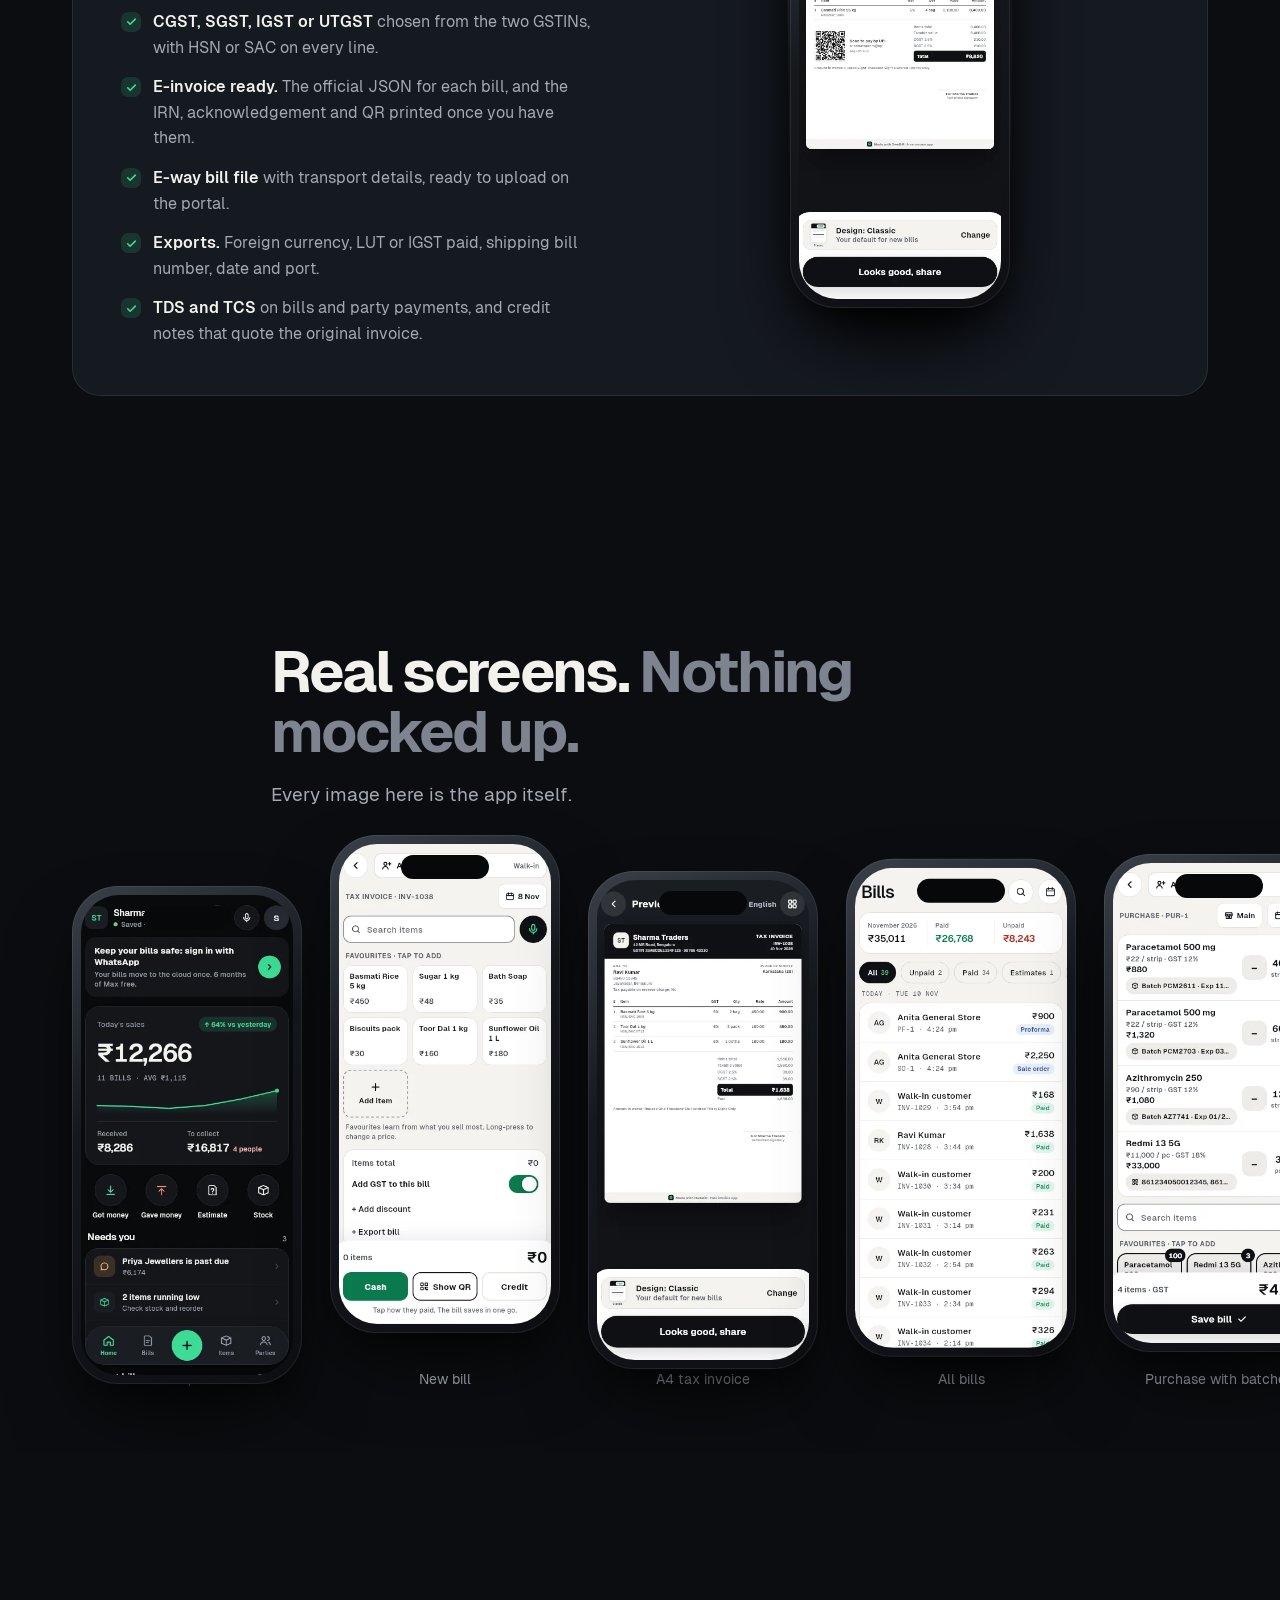
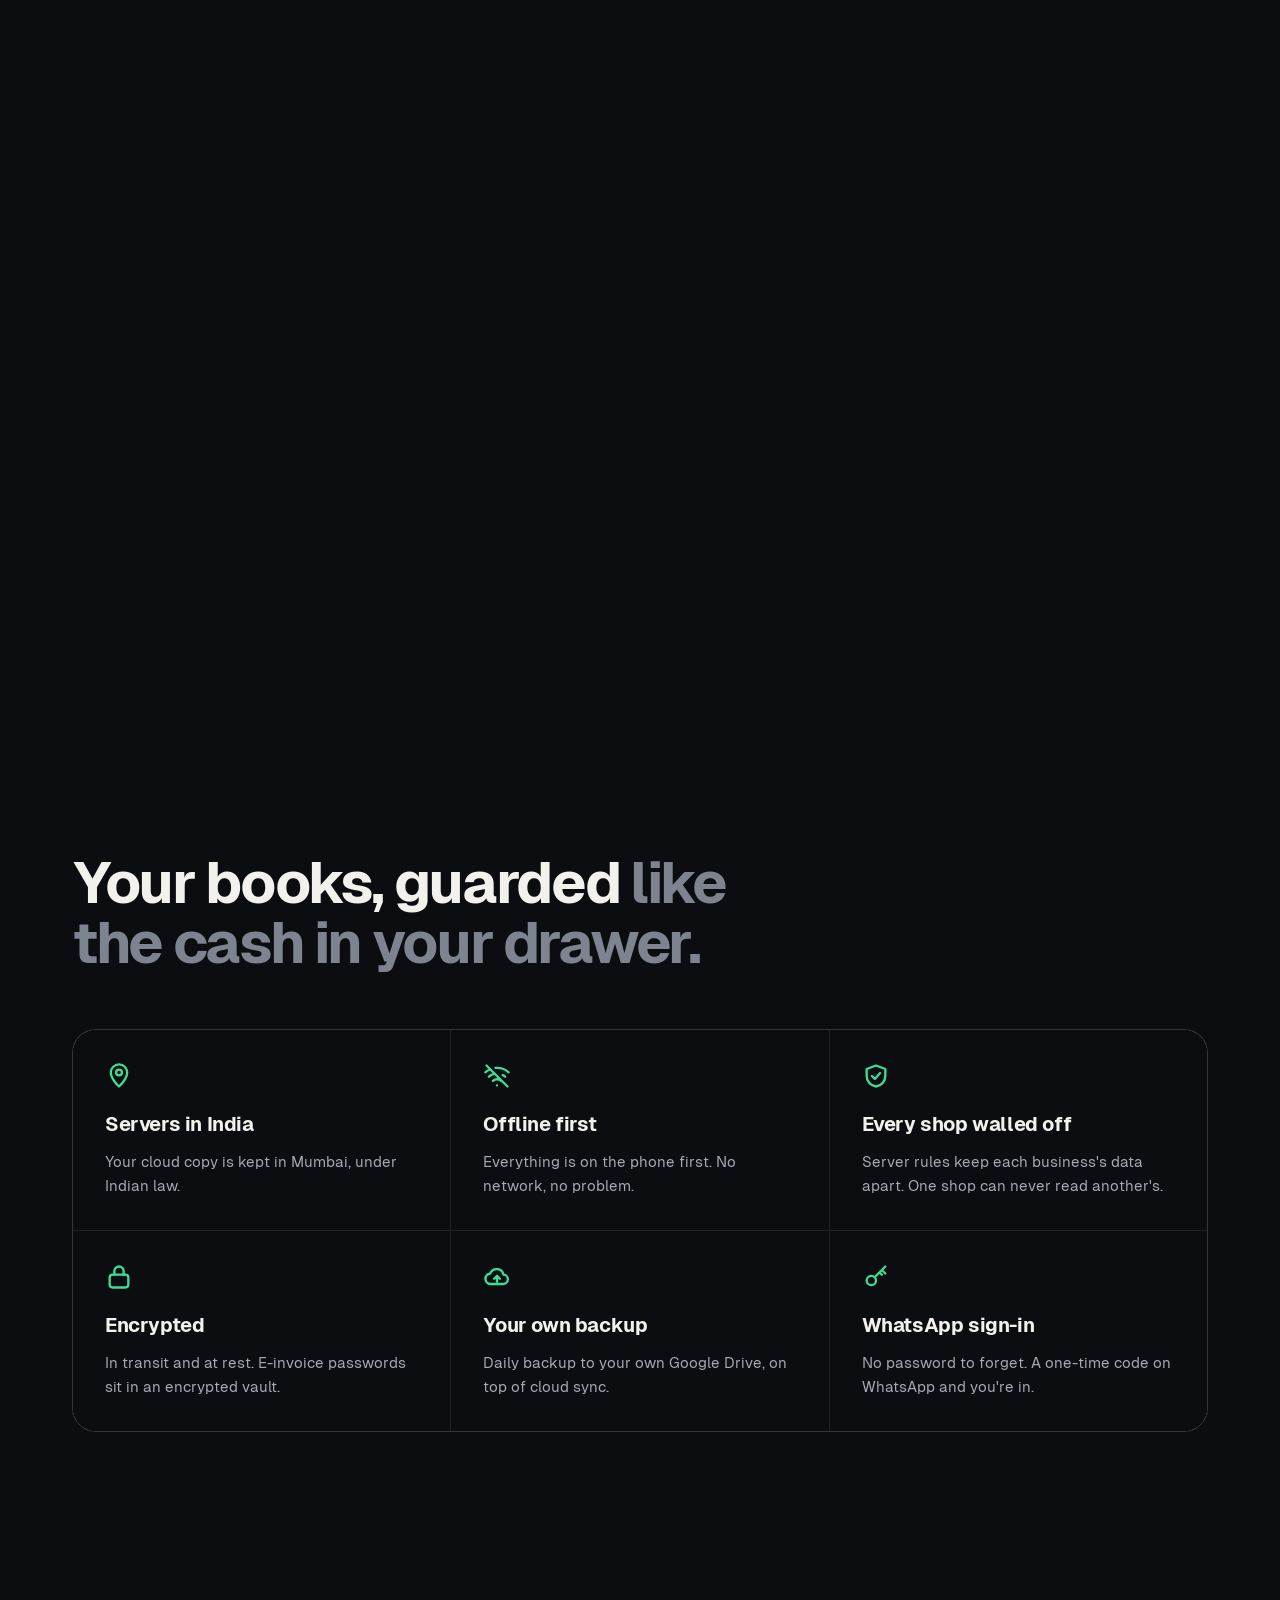
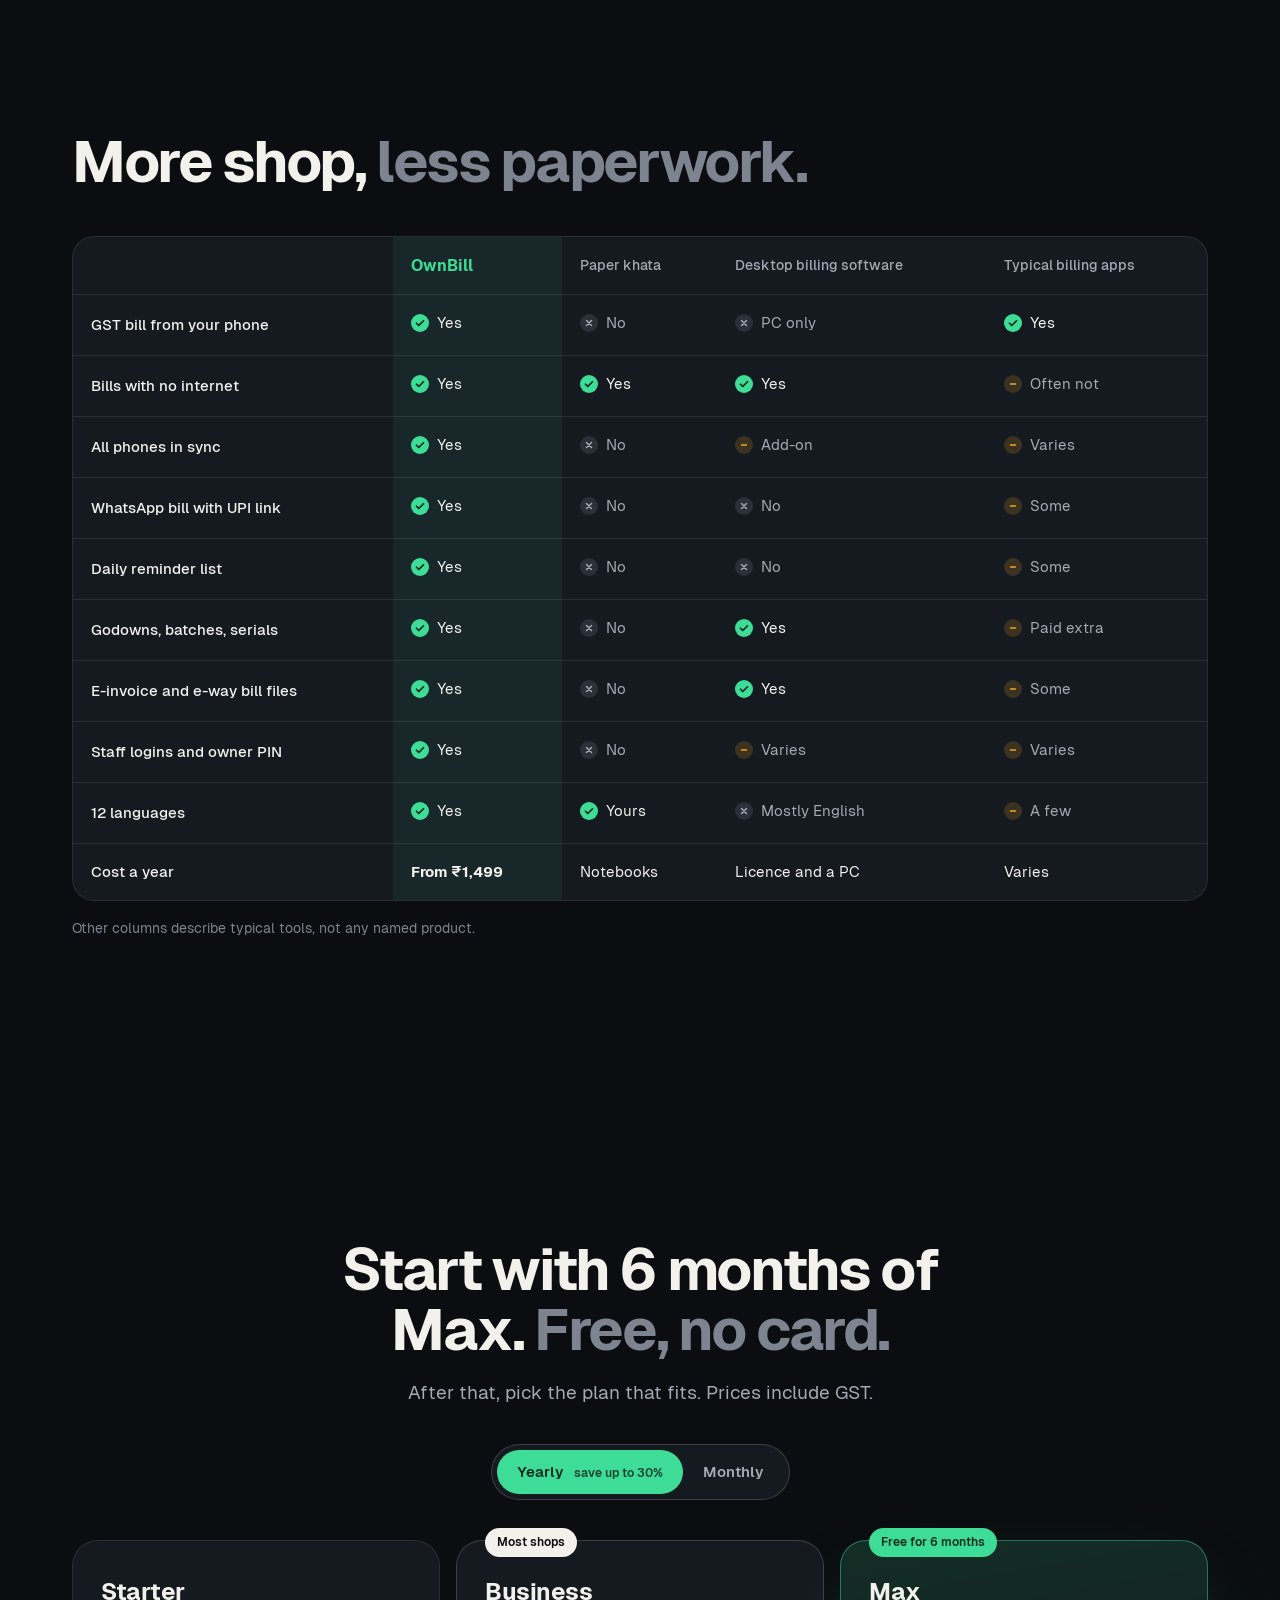
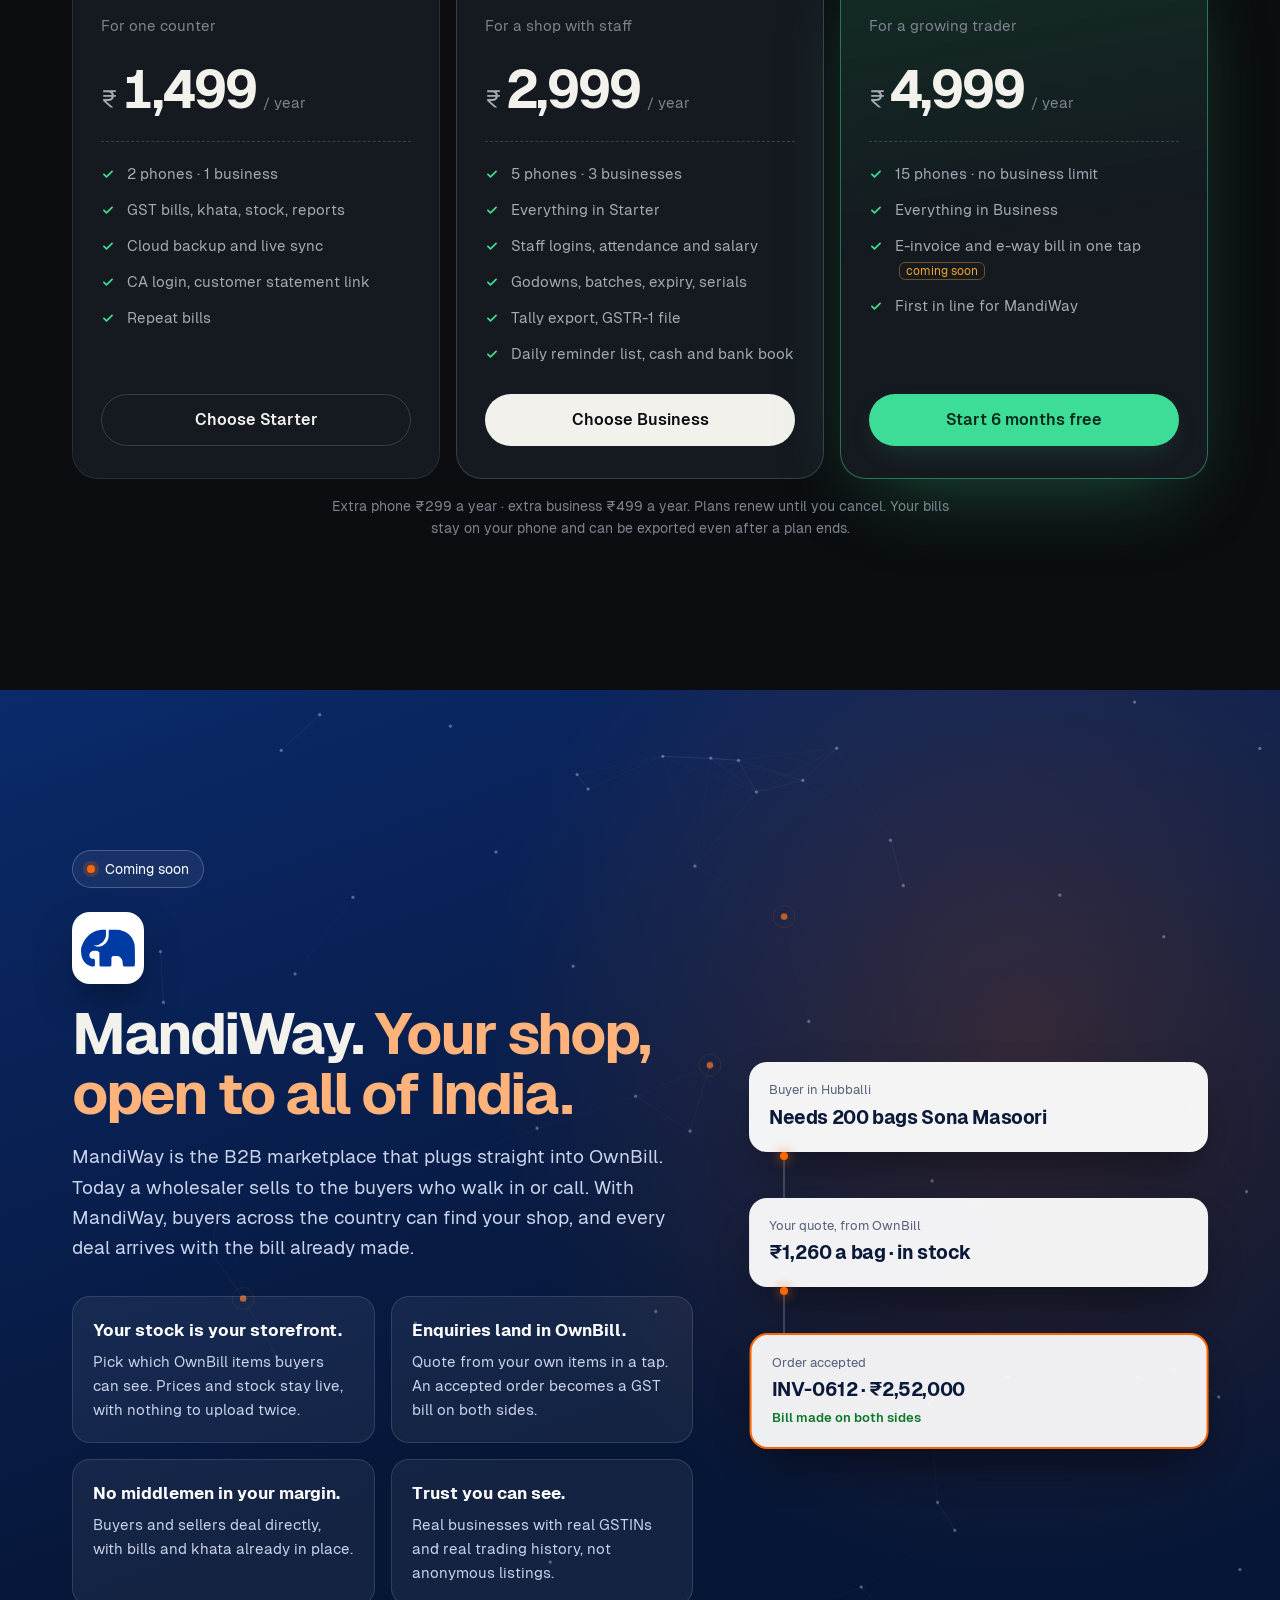
==== commit cae45153: "Sign-up forms: free 6 months (ownbill.in) and MandiWay early list, replacing email links Co-Authored" ====
--- a/index.html
+++ b/index.html
@@ -17,7 +17,8 @@
 <meta name="twitter:card" content="summary_large_image">
 <link rel="preload" href="/assets/fonts/Geist-700.woff2" as="font" type="font/woff2" crossorigin>
 <link rel="preload" href="/assets/fonts/GeistMono-400.woff2" as="font" type="font/woff2" crossorigin>
-<link rel="stylesheet" href="/assets/home.css?v=3">
+<link rel="stylesheet" href="/assets/home.css?v=4">
+<link rel="stylesheet" href="/assets/signup.css?v=1">
 <script src="/assets/vendor/gsap.min.js" defer></script>
 <script src="/assets/vendor/ScrollTrigger.min.js" defer></script>
 <script src="/assets/vendor/lenis.min.js" defer></script>
@@ -35,6 +36,7 @@
 <body>
 <svg class="sprite" aria-hidden="true" focusable="false">
   <symbol id="i-mic" viewBox="0 0 24 24"><rect x="9" y="2" width="6" height="12" rx="3"/><path d="M5 11a7 7 0 0 0 14 0M12 18v4"/></symbol>
+  <symbol id="i-x" viewBox="0 0 24 24"><path d="M6 6l12 12M18 6L6 18"/></symbol>
   <symbol id="i-check" viewBox="0 0 24 24"><path d="M5 12.5l4.5 4.5L19 7.5"/></symbol>
   <symbol id="i-wifi-off" viewBox="0 0 24 24"><path d="M2 8.8a15 15 0 0 1 4.2-2.6M10.7 5.1A15 15 0 0 1 22 8.8M5 12.6a10 10 0 0 1 5.2-2.6M16.8 11.1A10 10 0 0 1 19 12.6M8.5 16.2a5 5 0 0 1 7 0M12 20h.01M3 3l18 18"/></symbol>
   <symbol id="i-shield" viewBox="0 0 24 24"><path d="M12 3l8 3v6c0 4.5-3.4 8.3-8 9-4.6-.7-8-4.5-8-9V6z"/><path d="M8.5 12l2.5 2.5 4.5-5"/></symbol>
@@ -69,9 +71,9 @@
       <a href="#pricing">Pricing</a>
       <a href="#mandiway">MandiWay</a>
       <a href="#faq">FAQ</a>
-      <a class="btn btn-mint btn-sm menu-cta" href="mailto:provantict@gmail.com?subject=OwnBill%20early%20access">Get early access</a>
+      <a class="btn btn-mint btn-sm menu-cta" href="#join" data-signup="trial" data-src="menu">Get early access</a>
     </nav>
-    <a class="btn btn-mint btn-sm nav-cta" href="mailto:provantict@gmail.com?subject=OwnBill%20early%20access">Get early access</a>
+    <a class="btn btn-mint btn-sm nav-cta" href="#join" data-signup="trial" data-src="nav">Get early access</a>
     <button class="nav-toggle" type="button" aria-expanded="false" aria-controls="navlinks" aria-label="Open menu"><svg class="ic"><use href="#i-menu"/></svg></button>
   </div>
 </header>
@@ -91,7 +93,7 @@
       </h1>
       <p class="lede">OwnBill is billing, khata and stock for Indian shops and traders. Make a GST bill in seconds, send it on WhatsApp with a UPI pay link, and watch your khata and stock update themselves. Even when the internet drops.</p>
       <div class="cta-row">
-        <a class="btn btn-mint" href="mailto:provantict@gmail.com?subject=OwnBill%20early%20access">Get your free 6 months<svg class="ic"><use href="#i-arrow"/></svg></a>
+        <a class="btn btn-mint" href="#join" data-signup="trial" data-src="hero">Get your free 6 months<svg class="ic"><use href="#i-arrow"/></svg></a>
         <a class="btn btn-ghost" href="#story">Watch a bill get paid</a>
       </div>
 
@@ -503,21 +505,21 @@
         <h3>Starter</h3><p class="for">For one counter</p>
         <p class="price"><span class="cur">₹</span><b data-y="1,499" data-m="179">1,499</b><span class="per" data-y="/ year" data-m="/ month">/ year</span></p>
         <ul><li>2 phones · 1 business</li><li>GST bills, khata, stock, reports</li><li>Cloud backup and live sync</li><li>CA login, customer statement link</li><li>Repeat bills</li></ul>
-        <a class="btn btn-line" href="mailto:provantict@gmail.com?subject=OwnBill%20Starter">Choose Starter</a>
+        <a class="btn btn-line" href="#join" data-signup="starter" data-src="pricing">Choose Starter</a>
       </article>
       <article class="plan plan-mid reveal">
         <p class="badge">Most shops</p>
         <h3>Business</h3><p class="for">For a shop with staff</p>
         <p class="price"><span class="cur">₹</span><b data-y="2,999" data-m="349">2,999</b><span class="per" data-y="/ year" data-m="/ month">/ year</span></p>
         <ul><li>5 phones · 3 businesses</li><li>Everything in Starter</li><li>Staff logins, attendance and salary</li><li>Godowns, batches, expiry, serials</li><li>Tally export, GSTR-1 file</li><li>Daily reminder list, cash and bank book</li></ul>
-        <a class="btn btn-light" href="mailto:provantict@gmail.com?subject=OwnBill%20Business">Choose Business</a>
+        <a class="btn btn-light" href="#join" data-signup="business" data-src="pricing">Choose Business</a>
       </article>
       <article class="plan plan-max reveal">
         <p class="badge mint">Free for 6 months</p>
         <h3>Max</h3><p class="for">For a growing trader</p>
         <p class="price"><span class="cur">₹</span><b data-y="4,999" data-m="549">4,999</b><span class="per" data-y="/ year" data-m="/ month">/ year</span></p>
         <ul><li>15 phones · no business limit</li><li>Everything in Business</li><li>E-invoice and e-way bill in one tap <em>coming soon</em></li><li>First in line for MandiWay</li></ul>
-        <a class="btn btn-mint" href="mailto:provantict@gmail.com?subject=OwnBill%20Max%20trial">Start 6 months free</a>
+        <a class="btn btn-mint" href="#join" data-signup="max" data-src="pricing">Start 6 months free</a>
       </article>
     </div>
     <p class="fine center">Extra phone ₹299 a year · extra business ₹499 a year. Plans renew until you cancel. Your bills stay on your phone and can be exported even after a plan ends.</p>
@@ -537,7 +539,7 @@
         <li><b>No middlemen in your margin.</b> Buyers and sellers deal directly, with bills and khata already in place.</li>
         <li><b>Trust you can see.</b> Real businesses with real GSTINs and real trading history, not anonymous listings.</li>
       </ul>
-      <p class="mw-note">OwnBill Max users get in first. <a href="mailto:provantict@gmail.com?subject=MandiWay%20early%20access">Tell me when MandiWay opens</a></p>
+      <p class="mw-note">OwnBill Max users get in first. <a href="https://mandiway.ownbill.in/#join">Tell me when MandiWay opens</a></p>
     </div>
     <div class="mw-flow" aria-hidden="true">
       <div class="mw-card"><small>Buyer in Hubballi</small><b>Needs 200 bags Sona Masoori</b></div>
@@ -583,7 +585,7 @@
   <div class="wrap close-in">
     <h2 id="close-h" class="display small reveal">Today's bills could <span class="mint">collect themselves.</span></h2>
     <div class="cta-row center reveal">
-      <a class="btn btn-mint" href="mailto:provantict@gmail.com?subject=OwnBill%20early%20access">Get your free 6 months<svg class="ic"><use href="#i-arrow"/></svg></a>
+      <a class="btn btn-mint" href="#join" data-signup="trial" data-src="close">Get your free 6 months<svg class="ic"><use href="#i-arrow"/></svg></a>
       <a class="btn btn-ghost" href="#pricing">See plans</a>
     </div>
   </div>
@@ -591,7 +593,7 @@
 </main>
 
 <div class="m-cta" aria-label="Get OwnBill">
-  <a class="btn btn-mint" href="mailto:provantict@gmail.com?subject=OwnBill%20early%20access">Get your free 6 months</a>
+  <a class="btn btn-mint" href="#join" data-signup="trial" data-src="sticky">Get your free 6 months</a>
   <a class="btn btn-ghost" href="#pricing">Plans</a>
 </div>
 
@@ -607,5 +609,96 @@
   </div>
   <div class="foot-giant" aria-hidden="true">OwnBill</div>
 </footer>
+
+<dialog class="su" id="signup" data-product="ownbill" data-lenis-prevent aria-labelledby="su-title">
+  <div class="su-box">
+    <aside class="su-side" aria-hidden="true">
+      <img class="su-logo" src="/img/mark.svg" width="30" height="30" alt="">
+      <h3>What you get</h3>
+      <ul class="su-gets">
+        <li><i class="su-tick"><svg class="ic"><use href="#i-check"/></svg></i><div><b>6 months of Max, free</b><span>Every feature unlocked from day one.</span></div></li>
+        <li><i class="su-tick"><svg class="ic"><use href="#i-wa"/></svg></i><div><b>GST bills on WhatsApp</b><span>With a UPI pay link on every bill.</span></div></li>
+        <li><i class="su-tick"><svg class="ic"><use href="#i-wifi-off"/></svg></i><div><b>Works without internet</b><span>Keep billing. It syncs when you're back online.</span></div></li>
+        <li><i class="su-tick"><svg class="ic"><use href="#i-book"/></svg></i><div><b>Khata, stock and staff</b><span>In 12 languages, with servers in India.</span></div></li>
+      </ul>
+      <ol class="su-steps">
+        <li>We call or WhatsApp you to set it up.</li>
+        <li>You sign in with your mobile number.</li>
+        <li>Max is on for 6 months. Then pick any plan, or stop.</li>
+      </ol>
+    </aside>
+    <div class="su-main">
+      <button type="button" class="su-x" data-su-close aria-label="Close"><svg class="ic"><use href="#i-x"/></svg></button>
+      <form class="su-form" novalidate>
+        <h2 class="su-title" id="su-title">Get your free 6 months</h2>
+        <p class="su-lede">Tell us about your shop. We'll call or WhatsApp you to get OwnBill running on your phone.</p>
+        <div class="su-mob-gets"><span><svg class="ic"><use href="#i-check"/></svg>Max free for 6 months</span><span><svg class="ic"><use href="#i-check"/></svg>No card needed</span><span><svg class="ic"><use href="#i-check"/></svg>12 languages</span></div>
+
+        <fieldset data-f="intent">
+          <legend>Which plan are you looking at?</legend>
+          <div class="su-chips big">
+            <label class="su-chip"><input type="radio" name="intent" value="trial" checked><span>Not sure yet<em>Try Max free</em></span></label>
+            <label class="su-chip"><input type="radio" name="intent" value="starter"><span>Starter<em>₹1,499 a year</em></span></label>
+            <label class="su-chip"><input type="radio" name="intent" value="business"><span>Business<em>₹2,999 a year</em></span></label>
+            <label class="su-chip"><input type="radio" name="intent" value="max"><span>Max<em>₹4,999 a year</em></span></label>
+          </div>
+          <em class="su-err"></em>
+        </fieldset>
+
+        <div class="su-grid">
+          <label class="su-f" data-f="name"><span>Your name</span><input type="text" name="name" autocomplete="name" maxlength="80" placeholder="Ravi Kumar" required><em class="su-err"></em></label>
+          <label class="su-f" data-f="phone"><span>Mobile number <small>(WhatsApp)</small></span><span class="su-tel"><b>+91</b><input type="tel" name="phone" inputmode="numeric" autocomplete="tel-national" maxlength="14" placeholder="98450 12345" required></span><em class="su-err"></em></label>
+          <label class="su-f" data-f="business"><span>Shop or business name</span><input type="text" name="business" autocomplete="organization" maxlength="120" placeholder="Sri Lakshmi Stores" required><em class="su-err"></em></label>
+          <label class="su-f" data-f="city"><span>Town or city</span><input type="text" name="city" autocomplete="address-level2" list="su-cities" maxlength="60" placeholder="Bengaluru" required><em class="su-err"></em></label>
+        </div>
+
+        <fieldset data-f="kind">
+          <legend>What do you sell? <small>(optional)</small></legend>
+          <div class="su-chips">
+            <label class="su-chip"><input type="radio" name="kind" value="kirana"><span>Kirana &amp; general</span></label>
+            <label class="su-chip"><input type="radio" name="kind" value="wholesale"><span>Wholesale &amp; distribution</span></label>
+            <label class="su-chip"><input type="radio" name="kind" value="pharmacy"><span>Medical &amp; pharmacy</span></label>
+            <label class="su-chip"><input type="radio" name="kind" value="hardware"><span>Hardware &amp; paint</span></label>
+            <label class="su-chip"><input type="radio" name="kind" value="clothing"><span>Clothes &amp; footwear</span></label>
+            <label class="su-chip"><input type="radio" name="kind" value="electronics"><span>Mobiles &amp; electronics</span></label>
+            <label class="su-chip"><input type="radio" name="kind" value="restaurant"><span>Restaurant or café</span></label>
+            <label class="su-chip"><input type="radio" name="kind" value="other"><span>Something else</span></label>
+          </div>
+        </fieldset>
+
+        <div class="su-grid">
+          <label class="su-f wide" data-f="email"><span>Email <small>(optional, for bills and receipts)</small></span><input type="email" name="email" autocomplete="email" maxlength="120" placeholder="you@example.com"><em class="su-err"></em></label>
+        </div>
+
+        <div class="su-hp" aria-hidden="true"><label>Website <input type="text" name="website" tabindex="-1" autocomplete="off"></label></div>
+
+        <div class="su-cf" data-f="consent">
+          <label class="su-check"><input type="checkbox" name="consent"><span>OwnBill can call or WhatsApp me about this. We never sell your number. <a href="/privacy/#website-forms" target="_blank" rel="noopener">Privacy</a></span></label>
+          <em class="su-err"></em>
+        </div>
+
+        <div class="su-foot">
+          <button class="btn btn-mint su-go" type="submit"><span class="su-go-t">Get my free 6 months</span></button>
+          <span class="su-safe"><svg class="ic"><use href="#i-lock"/></svg>Stored in India</span>
+          <p class="su-msg" role="alert"></p>
+        </div>
+      </form>
+
+      <div class="su-done" hidden>
+        <svg class="su-ok" viewBox="0 0 72 72" aria-hidden="true"><circle cx="36" cy="36" r="34"/><path d="M23 37l9 9 18-19"/></svg>
+        <h2>You're in, <span data-su="who"></span>.</h2>
+        <p>We'll call or WhatsApp you on <strong data-su="phone"></strong> to set up OwnBill. Your 6 months of Max start the day you sign in.</p>
+        <p data-su="again" hidden>You'd signed up before, so we've updated your details.</p>
+        <span class="su-ref">Your reference <b data-su="ref"></b></span>
+        <div class="su-done-acts">
+          <button type="button" class="btn btn-mint" data-su-close>Done</button>
+          <a class="btn btn-ghost" href="https://wa.me/?text=I%27m%20trying%20OwnBill%20for%20GST%20bills%2C%20khata%20and%20stock.%206%20months%20of%20Max%20free%3A%20https%3A%2F%2Fownbill.in%2F%23join" target="_blank" rel="noopener"><svg class="ic"><use href="#i-wa"/></svg>Tell a friend</a>
+        </div>
+      </div>
+    </div>
+  </div>
+  <datalist id="su-cities"><option value="Bengaluru"><option value="Mysuru"><option value="Hubballi"><option value="Mangaluru"><option value="Chennai"><option value="Coimbatore"><option value="Hyderabad"><option value="Vijayawada"><option value="Mumbai"><option value="Pune"><option value="Ahmedabad"><option value="Surat"><option value="Delhi"><option value="Jaipur"><option value="Lucknow"><option value="Kolkata"><option value="Kochi"><option value="Indore"></datalist>
+</dialog>
+<script src="/assets/signup.js?v=1" defer></script>
 </body>
 </html>
--- a/assets/home.css
+++ b/assets/home.css
@@ -475,3 +475,6 @@
   .tabs button:active,.lang-pick button:active,.seg span:active{transform:scale(.96)}
 }
 @media (prefers-reduced-motion:reduce){.m-cta{transition:none}}
+
+/* sign-up dialog colours (assets/signup.css) */
+.su{--su-bg:#12161C;--su-side:linear-gradient(165deg,#0F2E22 0%,#0E1318 70%);--su-glow:rgba(61,220,151,.2);--su-line:var(--line);--su-line2:var(--line2);--su-text:var(--ink);--su-muted:var(--muted);--su-faint:var(--faint);--su-accent:var(--mint);--su-accent-soft:rgba(61,220,151,.14);--su-on-accent:var(--mint-ink);--su-field:rgba(255,255,255,.035);--su-field-hi:rgba(255,255,255,.06);--su-bad:#FF8A7A;--su-display:Geist,system-ui,sans-serif}
--- a/assets/signup.css
+++ b/assets/signup.css
@@ -0,0 +1,132 @@
+/* Sign-up dialog. Each site sets the --su-* colours on .su in its own CSS. */
+html.su-open{overflow:hidden}
+.su{padding:0;border:0;background:transparent;color:var(--su-text);max-width:none;max-height:none;width:100%;height:100%;margin:0;overflow:hidden}
+.su[open]{display:flex;align-items:center;justify-content:center}
+.su::backdrop{background:rgba(2,6,16,.72);backdrop-filter:blur(8px);-webkit-backdrop-filter:blur(8px)}
+.su[open]::backdrop{animation:su-fade .3s ease both}
+.su-box{position:relative;display:flex;align-items:stretch;width:min(940px,calc(100vw - 48px));max-height:min(760px,calc(100svh - 48px));background:var(--su-bg);border:1px solid var(--su-line2);border-radius:28px;overflow:hidden;box-shadow:0 40px 120px -30px rgba(0,0,0,.8),0 0 0 1px rgba(255,255,255,.02) inset}
+.su[open] .su-box{animation:su-rise .5s cubic-bezier(.2,.8,.2,1) both}
+@keyframes su-rise{from{opacity:0;transform:translateY(24px) scale(.98)}to{opacity:1;transform:none}}
+@keyframes su-fade{from{opacity:0}to{opacity:1}}
+
+/* left: what you get */
+.su-side{position:relative;flex:0 0 340px;padding:36px 32px;background:var(--su-side);overflow:hidden;display:flex;flex-direction:column;gap:22px}
+.su-side::before{content:"";position:absolute;inset:auto -40% -30% -40%;height:70%;background:radial-gradient(closest-side,var(--su-glow),transparent);pointer-events:none}
+.su-side>*{position:relative}
+.su-logo{height:30px;width:auto;align-self:flex-start}
+.su-side h3{font-size:15px;font-weight:700;line-height:1.3;color:var(--su-muted);margin:0;letter-spacing:0}
+.su-gets{list-style:none;margin:0;padding:0;display:grid;gap:14px}
+.su-gets li{display:grid;grid-template-columns:28px 1fr;gap:12px;align-items:start;font-size:15px;line-height:1.45;color:var(--su-text)}
+.su-gets b{display:block;font-weight:600}
+.su-gets span{color:var(--su-muted);font-size:14px}
+.su-tick{width:28px;height:28px;border-radius:50%;display:grid;place-items:center;background:var(--su-accent-soft);color:var(--su-accent)}
+.su-tick .ic{width:16px;height:16px}
+.su-steps{list-style:none;margin:auto 0 0;padding:18px 0 0;border-top:1px solid var(--su-line);display:grid;gap:10px;counter-reset:s}
+.su-steps li{counter-increment:s;display:grid;grid-template-columns:24px 1fr;gap:10px;font-size:14px;color:var(--su-muted);line-height:1.45}
+.su-steps li::before{content:counter(s);width:22px;height:22px;border-radius:50%;border:1px solid var(--su-line2);display:grid;place-items:center;font:500 12px/1 var(--mono);color:var(--su-text)}
+
+/* right: the form */
+.su-main{position:relative;flex:1 1 auto;min-width:0;min-height:0;overflow-y:auto;overscroll-behavior:contain;-webkit-overflow-scrolling:touch}
+.su-form,.su-done{padding:36px 36px 28px}
+.su-x{position:absolute;top:14px;right:14px;z-index:2;width:40px;height:40px;border-radius:50%;border:1px solid var(--su-line);background:var(--su-bg);display:grid;place-items:center;cursor:pointer;color:var(--su-muted);transition:color .2s,border-color .2s}
+.su-x:hover{color:var(--su-text);border-color:var(--su-line2)}
+.su-x .ic{width:18px;height:18px}
+.su-title{font:700 clamp(26px,3vw,32px)/1.08 var(--su-display);letter-spacing:-.025em;margin:0 48px 8px 0}
+.su-lede{color:var(--su-muted);font-size:15px;line-height:1.5;margin:0 0 26px;max-width:46ch}
+
+.su fieldset{border:0;margin:0 0 22px;padding:0;min-width:0}
+.su legend,.su-f>span:first-child{display:block;font-size:14px;font-weight:600;color:var(--su-text);margin:0 0 8px;padding:0}
+.su legend small,.su-f>span:first-child small{font-weight:400;color:var(--su-faint)}
+.su-chips{display:flex;flex-wrap:wrap;gap:8px}
+.su-chip{position:relative}
+.su-chip input{position:absolute;opacity:0;inset:0;margin:0;cursor:pointer}
+.su-chip span{display:inline-flex;align-items:center;gap:8px;min-height:42px;padding:0 16px;border-radius:999px;border:1px solid var(--su-line2);background:var(--su-field);font-size:14.5px;color:var(--su-text);transition:background .2s,border-color .2s,color .2s;cursor:pointer;user-select:none}
+.su-chip span em{font-style:normal;color:var(--su-faint);font-size:13px}
+.su-chip:hover span{border-color:var(--su-muted)}
+.su-chip input:checked+span{background:var(--su-accent);border-color:var(--su-accent);color:var(--su-on-accent)}
+.su-chip input:checked+span em{color:inherit;opacity:.75}
+.su-chip input:focus-visible+span{outline:2px solid var(--su-accent);outline-offset:3px}
+.su-chips.big{display:grid;grid-template-columns:repeat(auto-fit,minmax(118px,1fr))}
+.su-chips.big .su-chip span{width:100%;height:100%;min-height:64px;flex-direction:column;align-items:flex-start;justify-content:center;gap:2px;border-radius:16px;padding:10px 16px;font-weight:600}
+.su-chips.big .su-chip span em{font-weight:400}
+
+.su-grid{display:grid;grid-template-columns:1fr 1fr;gap:16px 14px;margin:0 0 22px}
+.su-f{display:block;min-width:0}
+.su-f.wide{grid-column:1/-1}
+.su input[type=text],.su input[type=tel],.su input[type=email]{width:100%;height:52px;padding:0 16px;border-radius:14px;border:1px solid var(--su-line2);background:var(--su-field);color:var(--su-text);font-size:16px;font-family:inherit;transition:border-color .2s,box-shadow .2s,background .2s;-webkit-appearance:none;appearance:none}
+.su input::placeholder{color:var(--su-faint)}
+.su input:hover{border-color:var(--su-muted)}
+.su input:focus{outline:0;border-color:var(--su-accent);box-shadow:0 0 0 4px var(--su-accent-soft);background:var(--su-field-hi)}
+.su-tel{display:flex;align-items:stretch}
+.su-tel b{display:grid;place-items:center;padding:0 12px 0 14px;border:1px solid var(--su-line2);border-right:0;border-radius:14px 0 0 14px;background:var(--su-field);font:500 15px/1 var(--mono);color:var(--su-muted)}
+.su-tel input{border-radius:0 14px 14px 0!important;font-family:var(--mono)!important;letter-spacing:.02em}
+.su-err{display:block;min-height:0;font-style:normal;font-size:13px;color:var(--su-bad);margin-top:6px}
+.su-err:empty{display:none}
+.is-bad input[type=text],.is-bad input[type=tel],.is-bad input[type=email],.is-bad .su-tel b{border-color:var(--su-bad)}
+.is-bad .su-chip span{border-color:var(--su-bad)}
+
+.su-check{display:grid;grid-template-columns:22px 1fr;gap:12px;align-items:start;margin:0 0 6px;font-size:14px;line-height:1.5;color:var(--su-muted);cursor:pointer}
+.su-check input{appearance:none;-webkit-appearance:none;width:22px;height:22px;margin:0;border-radius:7px;border:1.5px solid var(--su-line2);background:var(--su-field);display:grid;place-items:center;cursor:pointer;transition:background .15s,border-color .15s}
+.su-check input::after{content:"";width:10px;height:6px;border-left:2px solid var(--su-on-accent);border-bottom:2px solid var(--su-on-accent);transform:rotate(-45deg) translate(1px,-1px) scale(0);transition:transform .15s}
+.su-check input:checked{background:var(--su-accent);border-color:var(--su-accent)}
+.su-check input:checked::after{transform:rotate(-45deg) translate(1px,-1px) scale(1)}
+.su-check input:focus-visible{outline:2px solid var(--su-accent);outline-offset:3px}
+.su-check a{color:var(--su-text);text-underline-offset:3px}
+.su-check.plain{margin:-6px 0 18px}
+.is-bad.su-check input{border-color:var(--su-bad)}
+.su-cf{margin:0 0 20px}
+
+.su-hp{position:absolute;left:-9999px;width:1px;height:1px;overflow:hidden}
+
+.su-foot{position:sticky;bottom:0;margin:0 -36px -28px;padding:16px 36px 24px;background:linear-gradient(transparent,var(--su-bg) 22%);display:flex;align-items:center;gap:16px;flex-wrap:wrap}
+.su-go{min-width:220px;position:relative}
+.su-go[disabled]{cursor:progress}
+.su-go.is-busy .su-go-t{opacity:0}
+.su-go.is-busy::after{content:"";position:absolute;width:20px;height:20px;border-radius:50%;border:2.5px solid currentColor;border-right-color:transparent;animation:su-spin .7s linear infinite}
+@keyframes su-spin{to{transform:rotate(360deg)}}
+.su-safe{display:flex;align-items:center;gap:8px;font-size:13px;color:var(--su-faint)}
+.su-safe .ic{width:16px;height:16px}
+.su-msg{flex-basis:100%;font-size:14px;color:var(--su-bad);margin:0}
+.su-msg:empty{display:none}
+
+/* done */
+.su-done{min-height:100%;display:flex;flex-direction:column;justify-content:center}
+.su-done[hidden]{display:none}
+.su-ok{width:72px;height:72px;margin:0 0 22px}
+.su-ok circle{fill:var(--su-accent-soft);stroke:var(--su-accent);stroke-width:2}
+.su-ok path{fill:none;stroke:var(--su-accent);stroke-width:4;stroke-linecap:round;stroke-linejoin:round;stroke-dasharray:40;stroke-dashoffset:40;animation:su-draw .5s .15s cubic-bezier(.2,.8,.2,1) forwards}
+@keyframes su-draw{to{stroke-dashoffset:0}}
+.su-done h2{font:700 clamp(28px,3.4vw,36px)/1.08 var(--su-display);letter-spacing:-.025em;margin:0 0 10px;outline:0}
+.su-done p{color:var(--su-muted);font-size:16px;line-height:1.55;max-width:44ch;margin:0 0 8px}
+.su-done p strong{color:var(--su-text);font-weight:600}
+.su-ref{align-self:flex-start;display:inline-flex;align-items:center;gap:10px;margin:18px 0 26px;padding:10px 14px;border-radius:12px;border:1px dashed var(--su-line2);font:500 14px/1 var(--mono);color:var(--su-muted)}
+.su-ref b{color:var(--su-text);font-weight:600;letter-spacing:.04em}
+.su-done-acts{display:flex;gap:12px;flex-wrap:wrap}
+
+/* phones: bottom sheet */
+@media (max-width:820px){
+  .su[open]{align-items:flex-end}
+  .su-box{flex-direction:column;width:100%;max-height:94svh;border-radius:26px 26px 0 0;border-bottom:0}
+  .su[open] .su-box{animation:su-sheet .45s cubic-bezier(.2,.8,.2,1) both}
+  .su-side{display:none}
+  .su-form,.su-done{padding:28px 20px 20px}
+  .su-form::before,.su-done::before{content:"";position:absolute;top:8px;left:50%;width:40px;height:4px;margin-left:-20px;border-radius:4px;background:var(--su-line2)}
+  .su-x{top:12px;right:12px}
+  .su-grid{grid-template-columns:1fr;gap:14px}
+  .su-foot{margin:0 -20px -20px;padding:14px 20px calc(16px + env(safe-area-inset-bottom))}
+  .su-go{flex:1;min-width:0}
+  .su-safe{display:none}
+  .su-chips.big{grid-template-columns:repeat(3,minmax(0,1fr))}
+  .su-chips.big:has(>:nth-child(4)){grid-template-columns:repeat(2,minmax(0,1fr))}
+  .su-chips.big .su-chip span{min-height:58px;padding:8px 12px}
+  .su-mob-gets{display:flex!important}
+}
+@keyframes su-sheet{from{transform:translateY(100%)}to{transform:none}}
+.su-mob-gets{display:none;flex-wrap:wrap;gap:6px 14px;margin:-12px 0 22px;font-size:13px;color:var(--su-muted)}
+.su-mob-gets span{display:inline-flex;align-items:center;gap:6px}
+.su-mob-gets .ic{width:14px;height:14px;color:var(--su-accent)}
+
+@media (prefers-reduced-motion:reduce){
+  .su[open] .su-box,.su[open]::backdrop,.su-ok path{animation:none}
+  .su-ok path{stroke-dashoffset:0}
+}
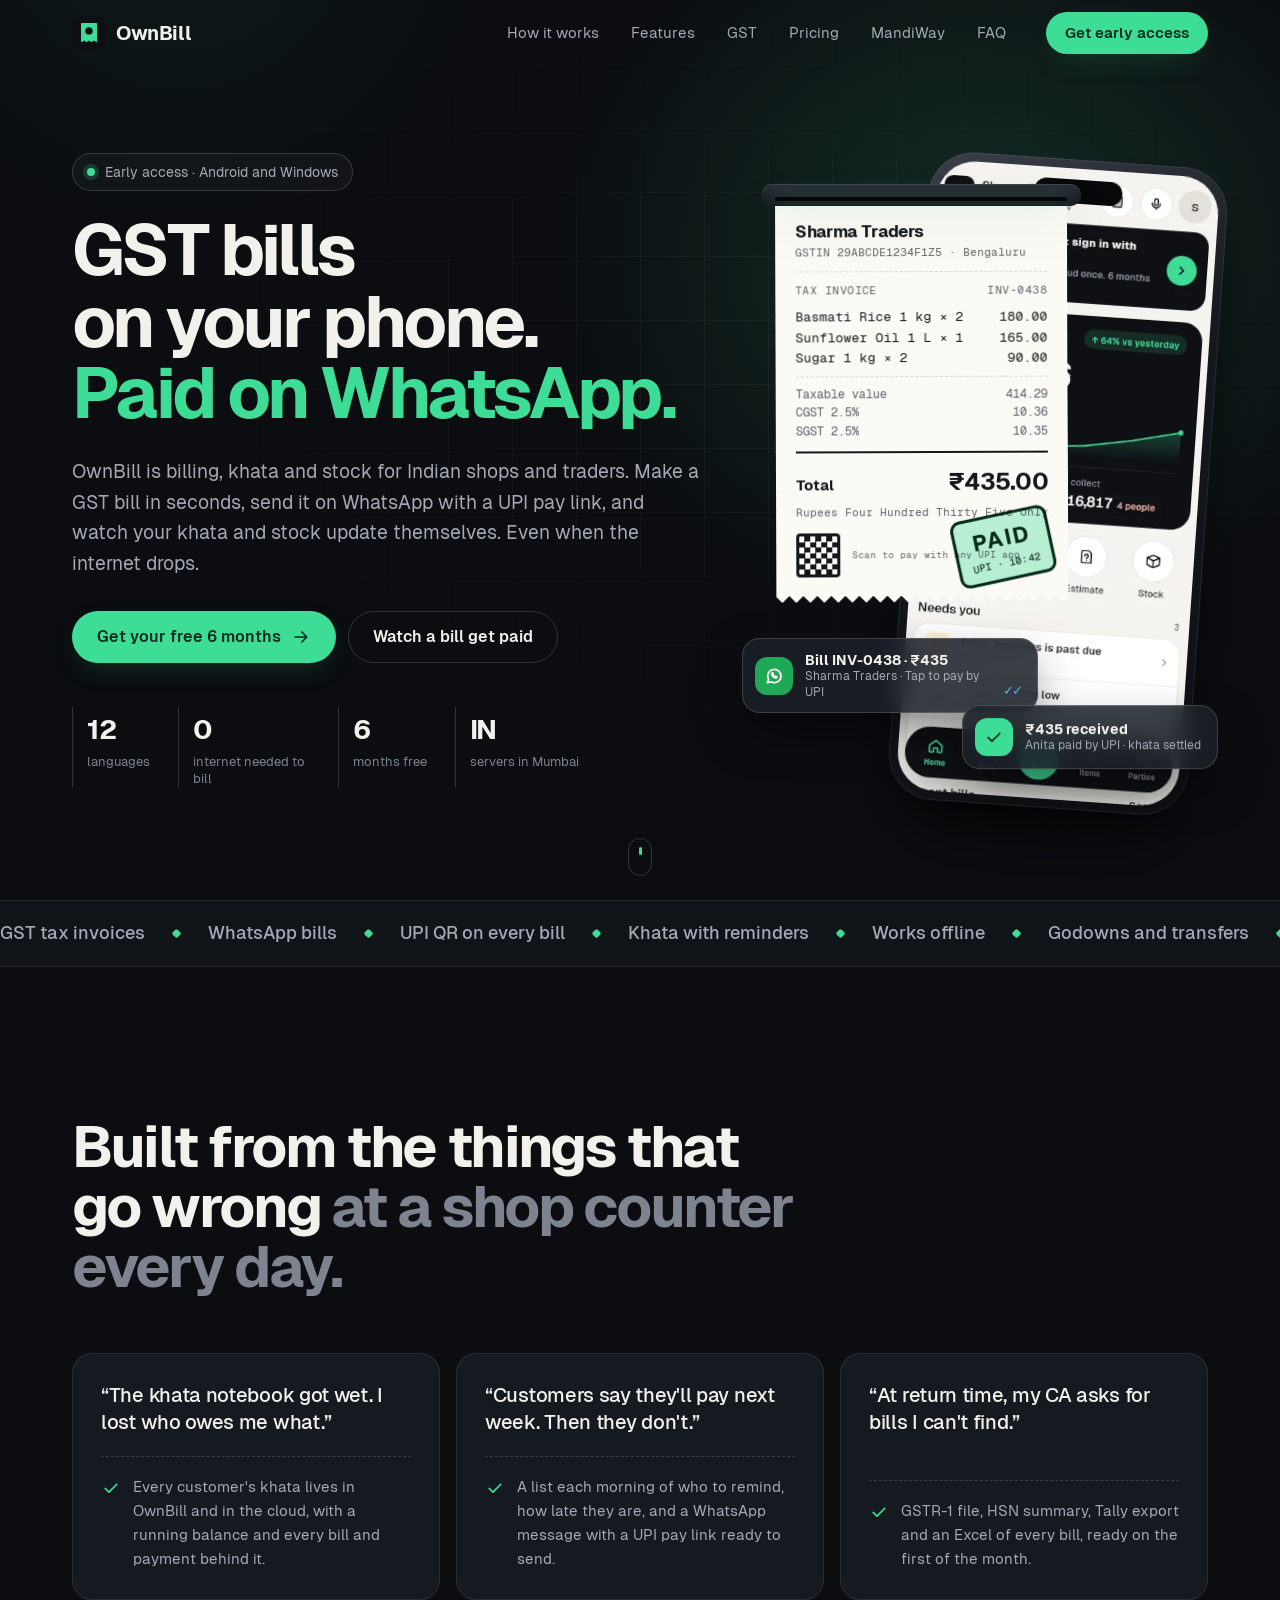
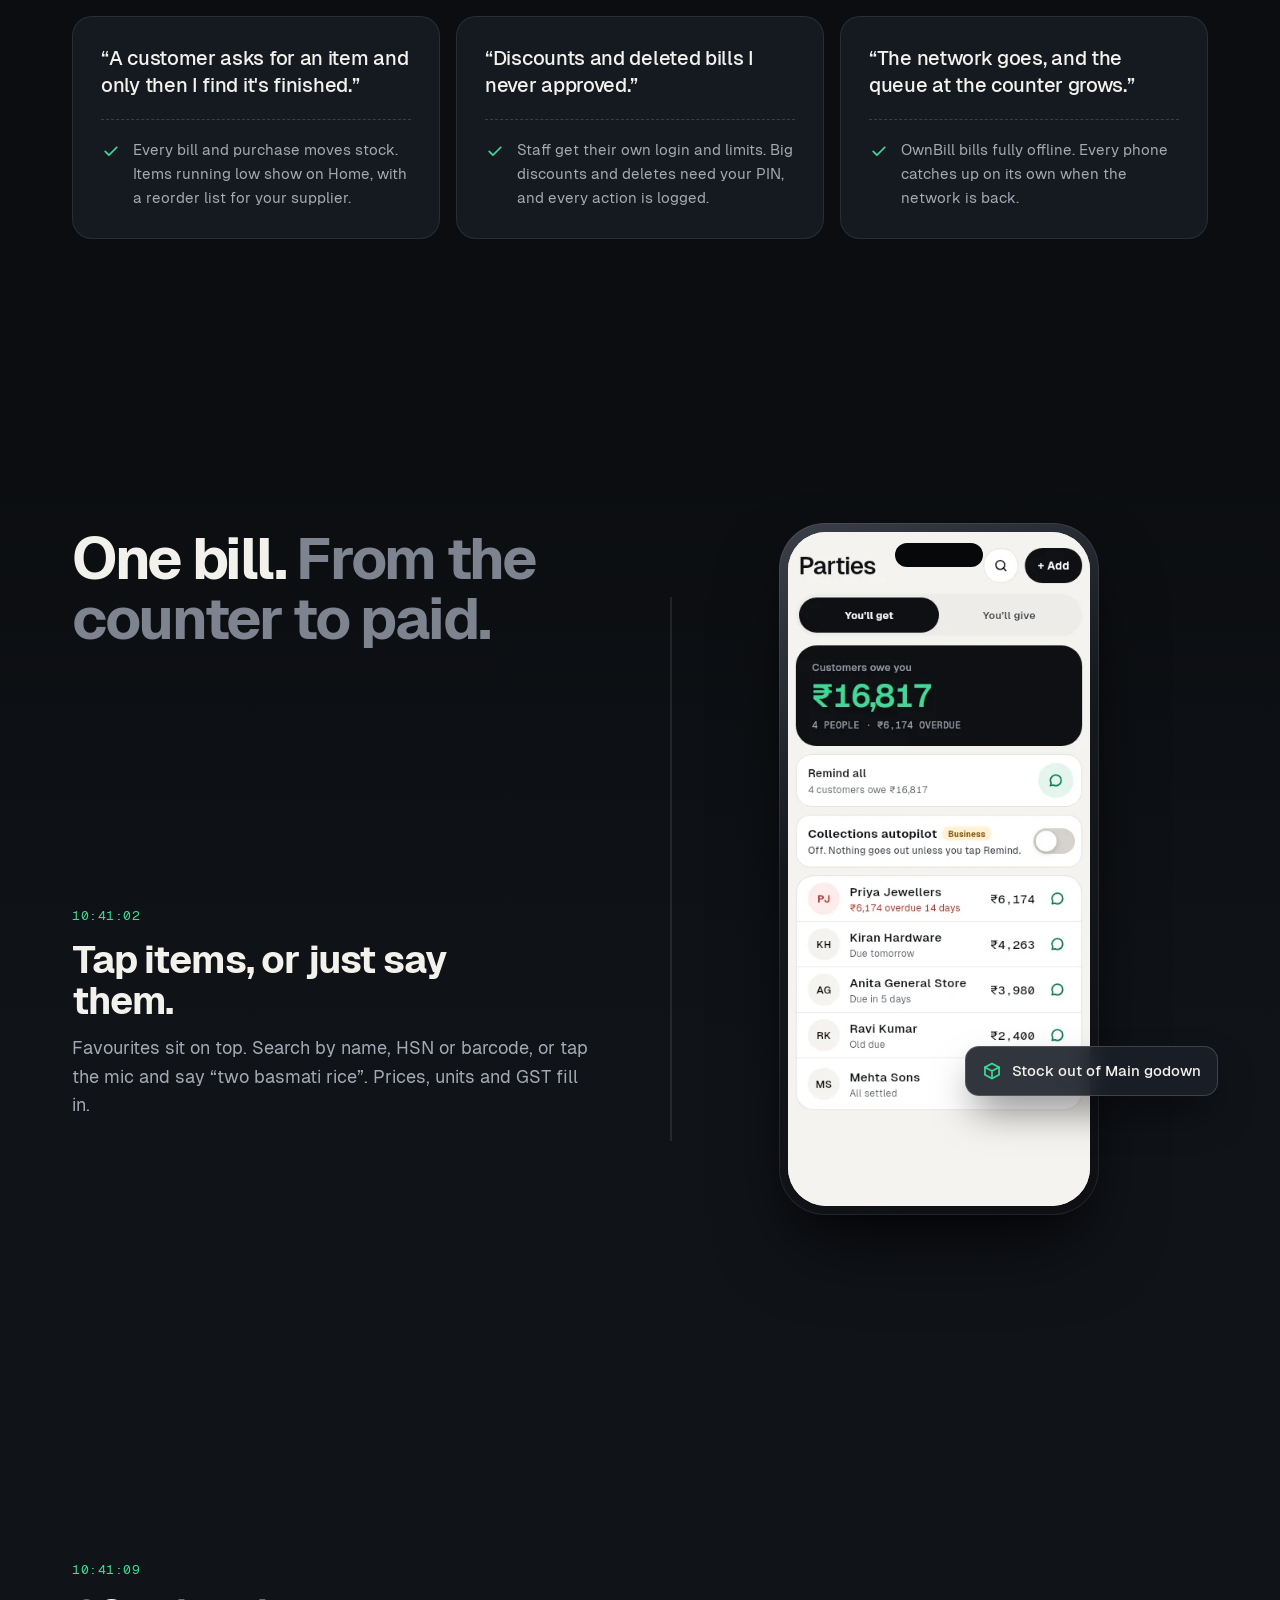
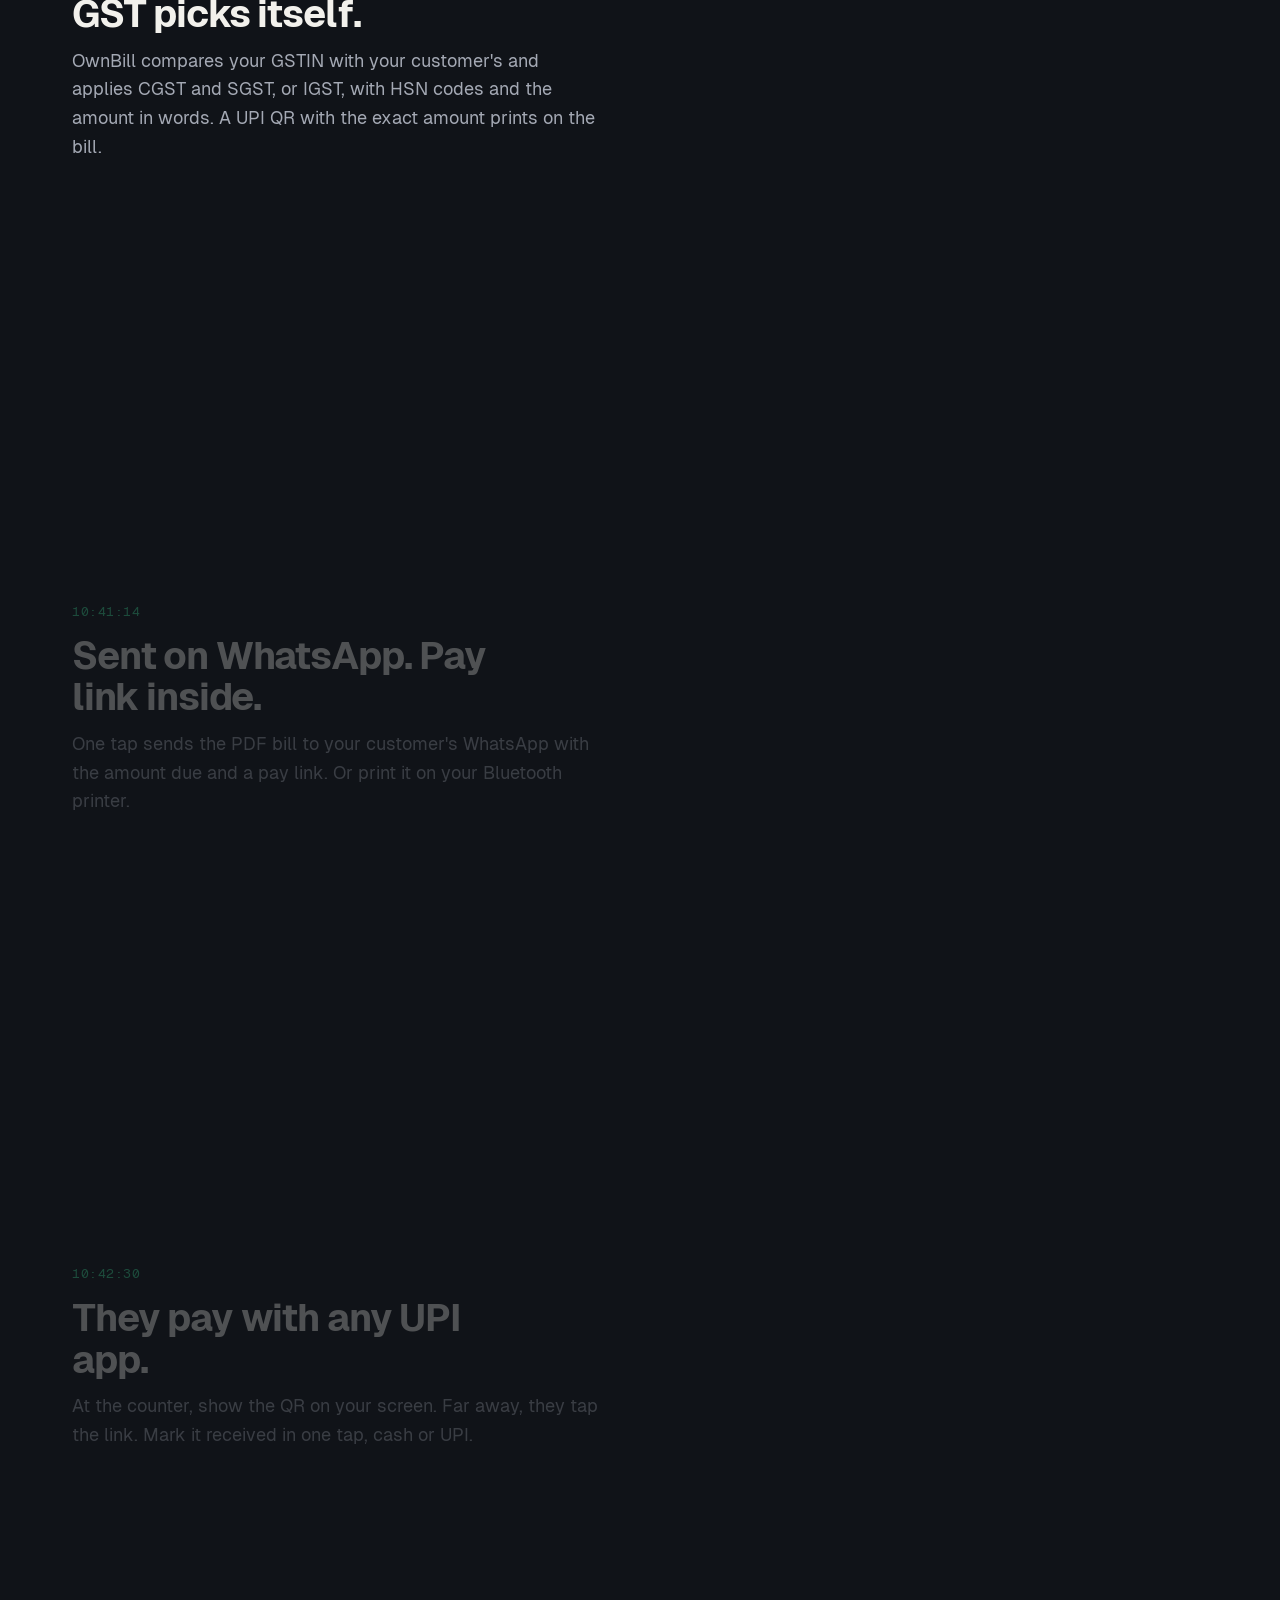
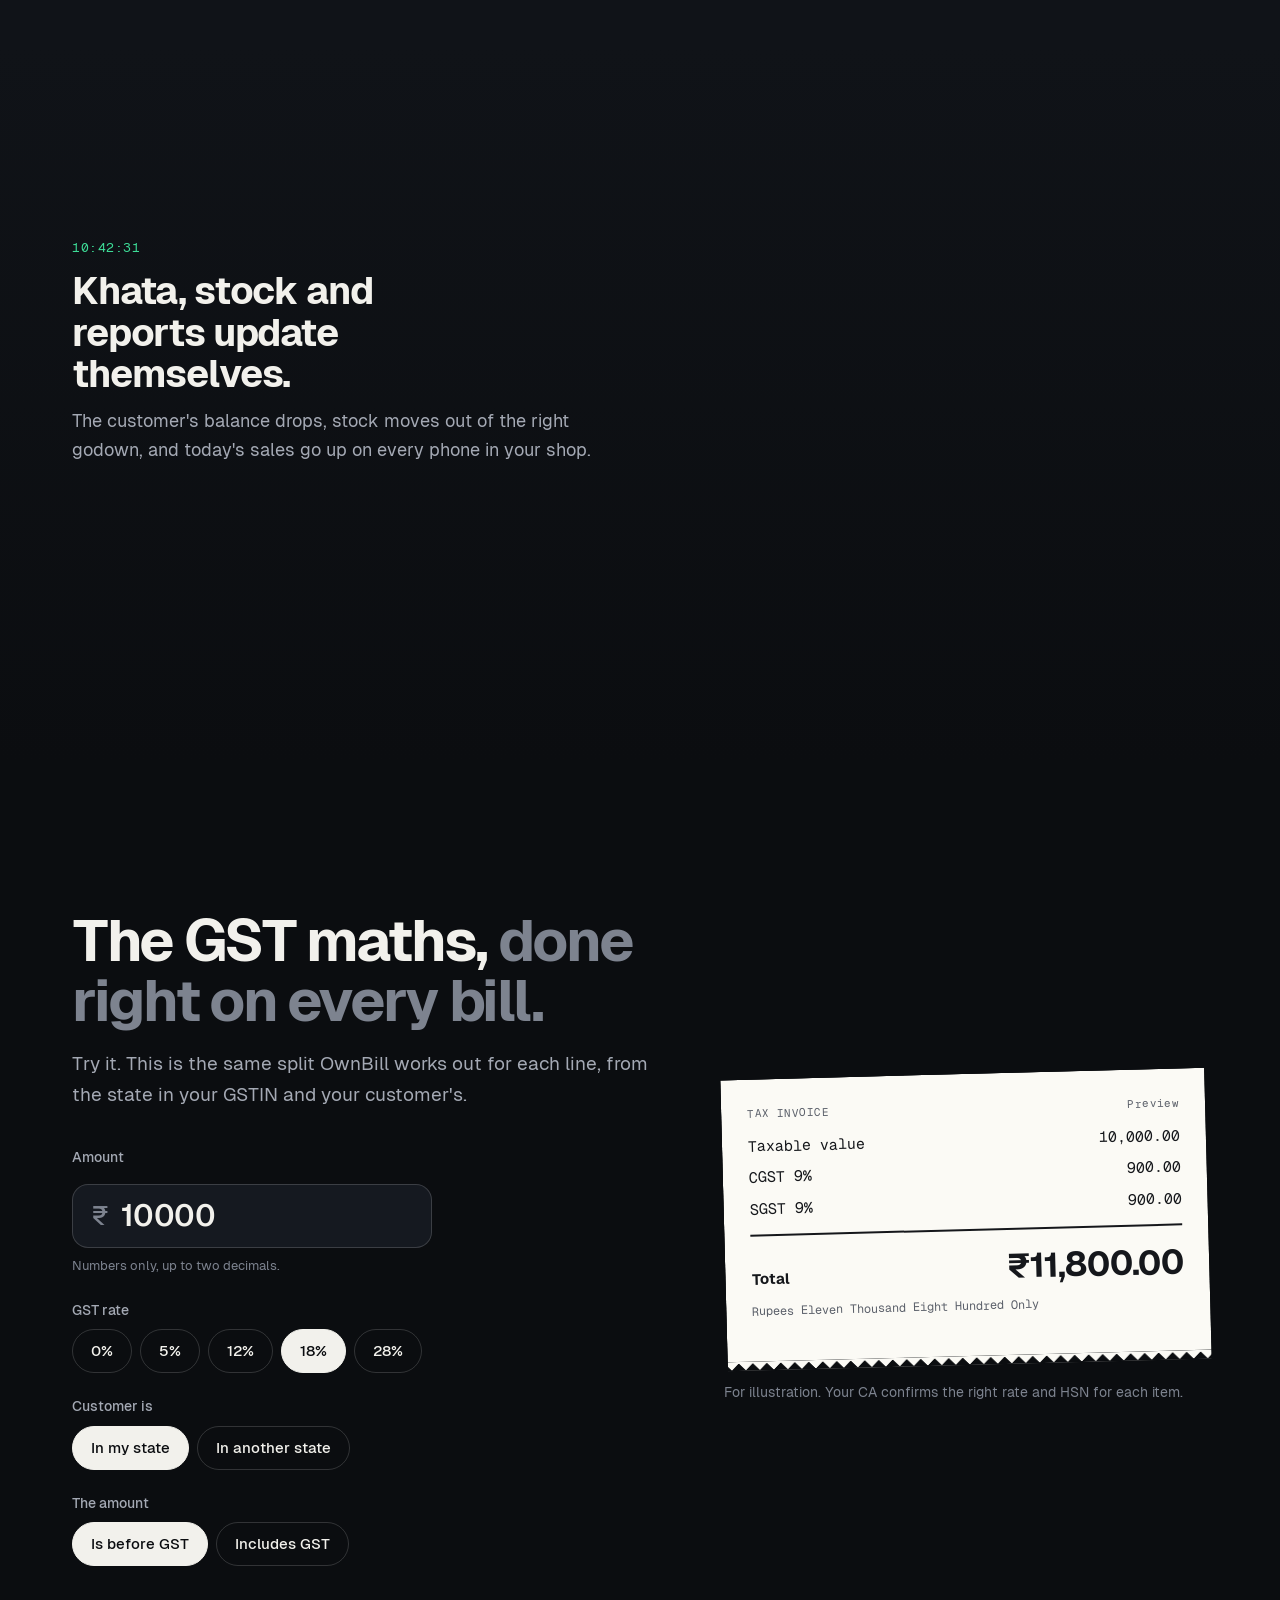
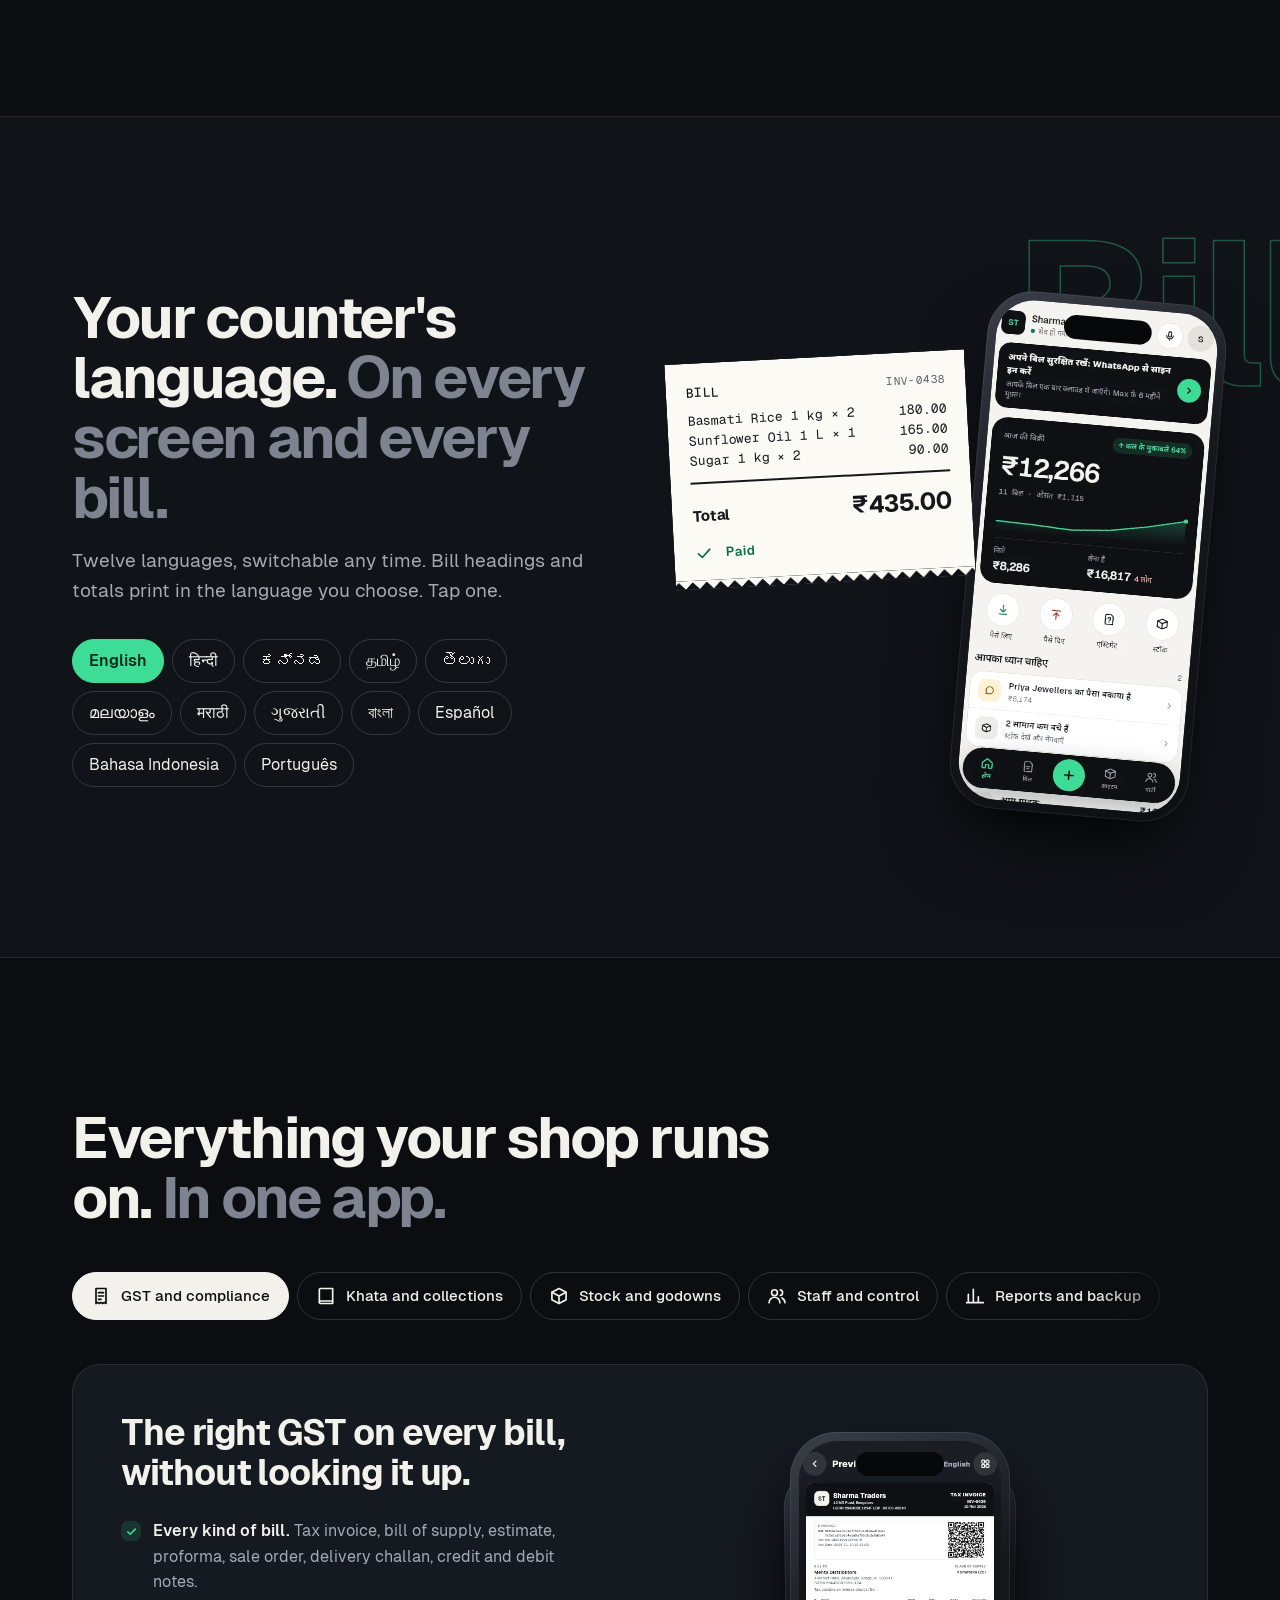
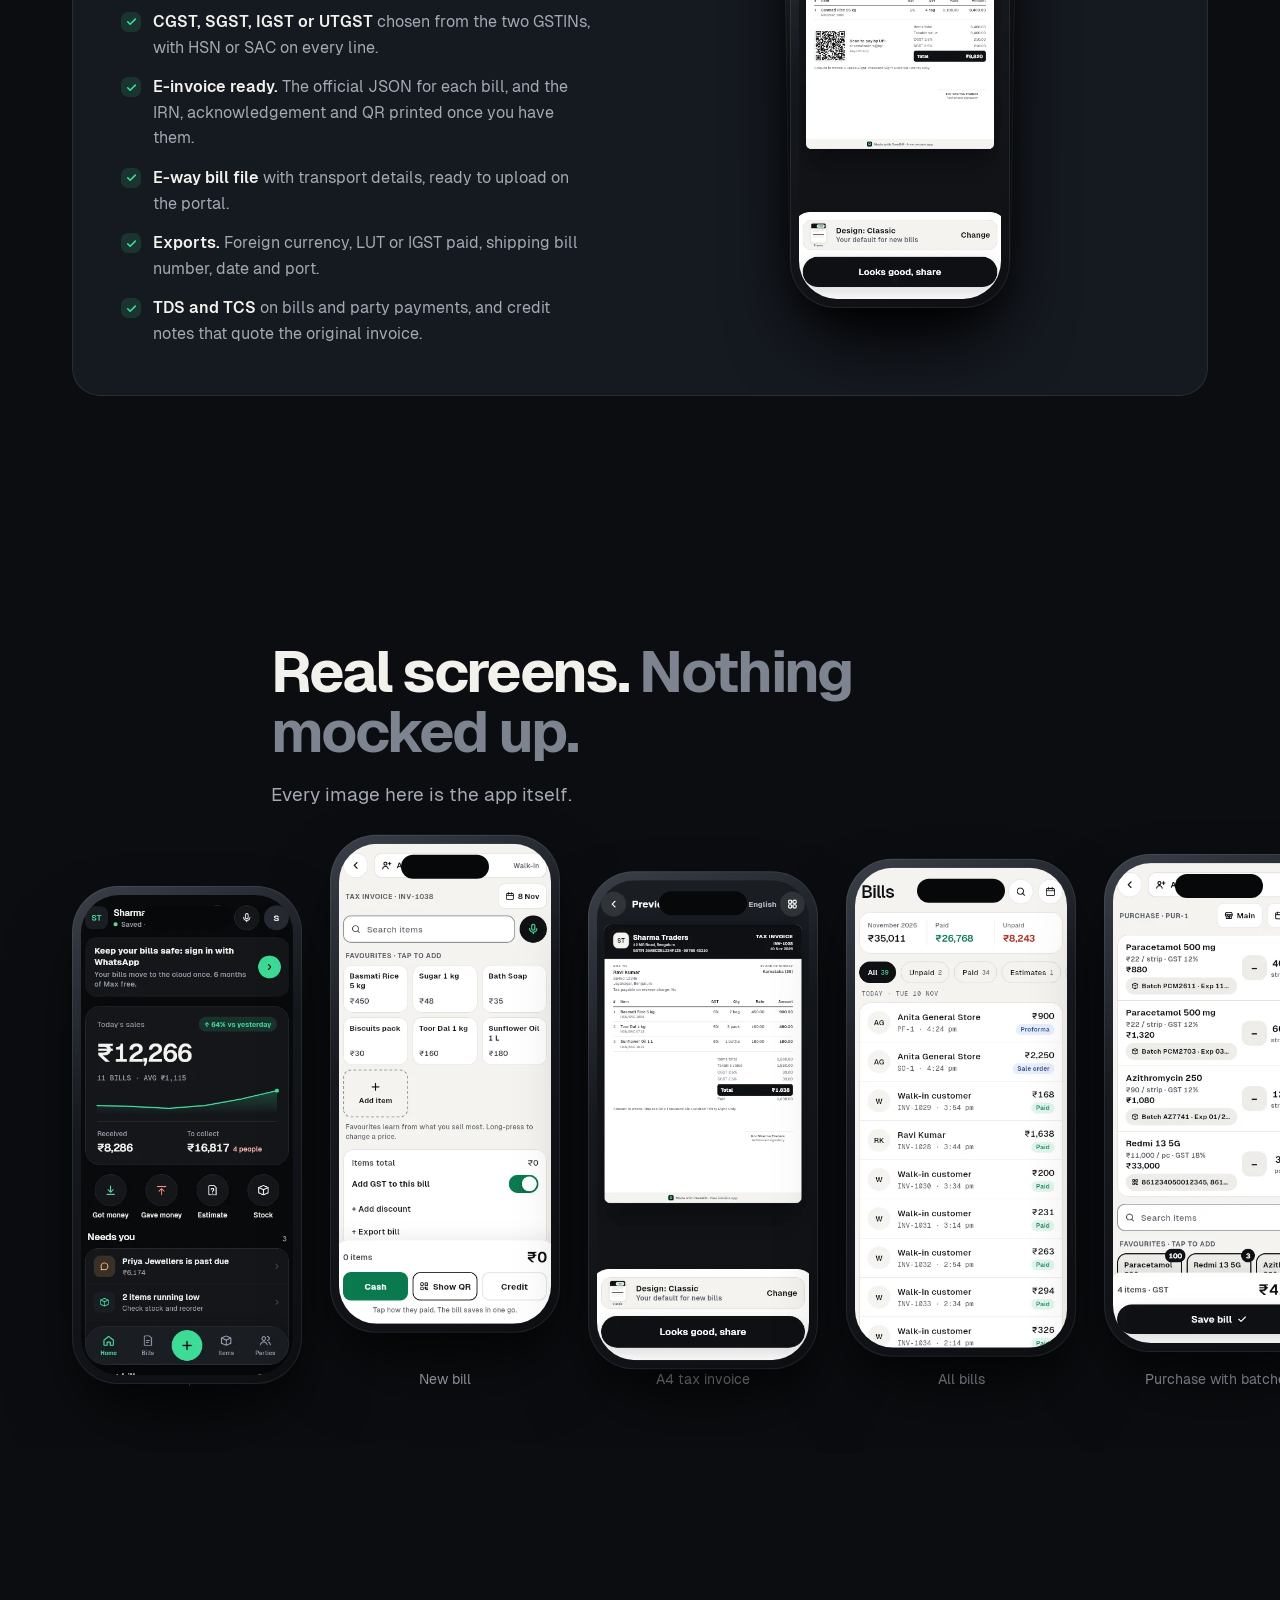
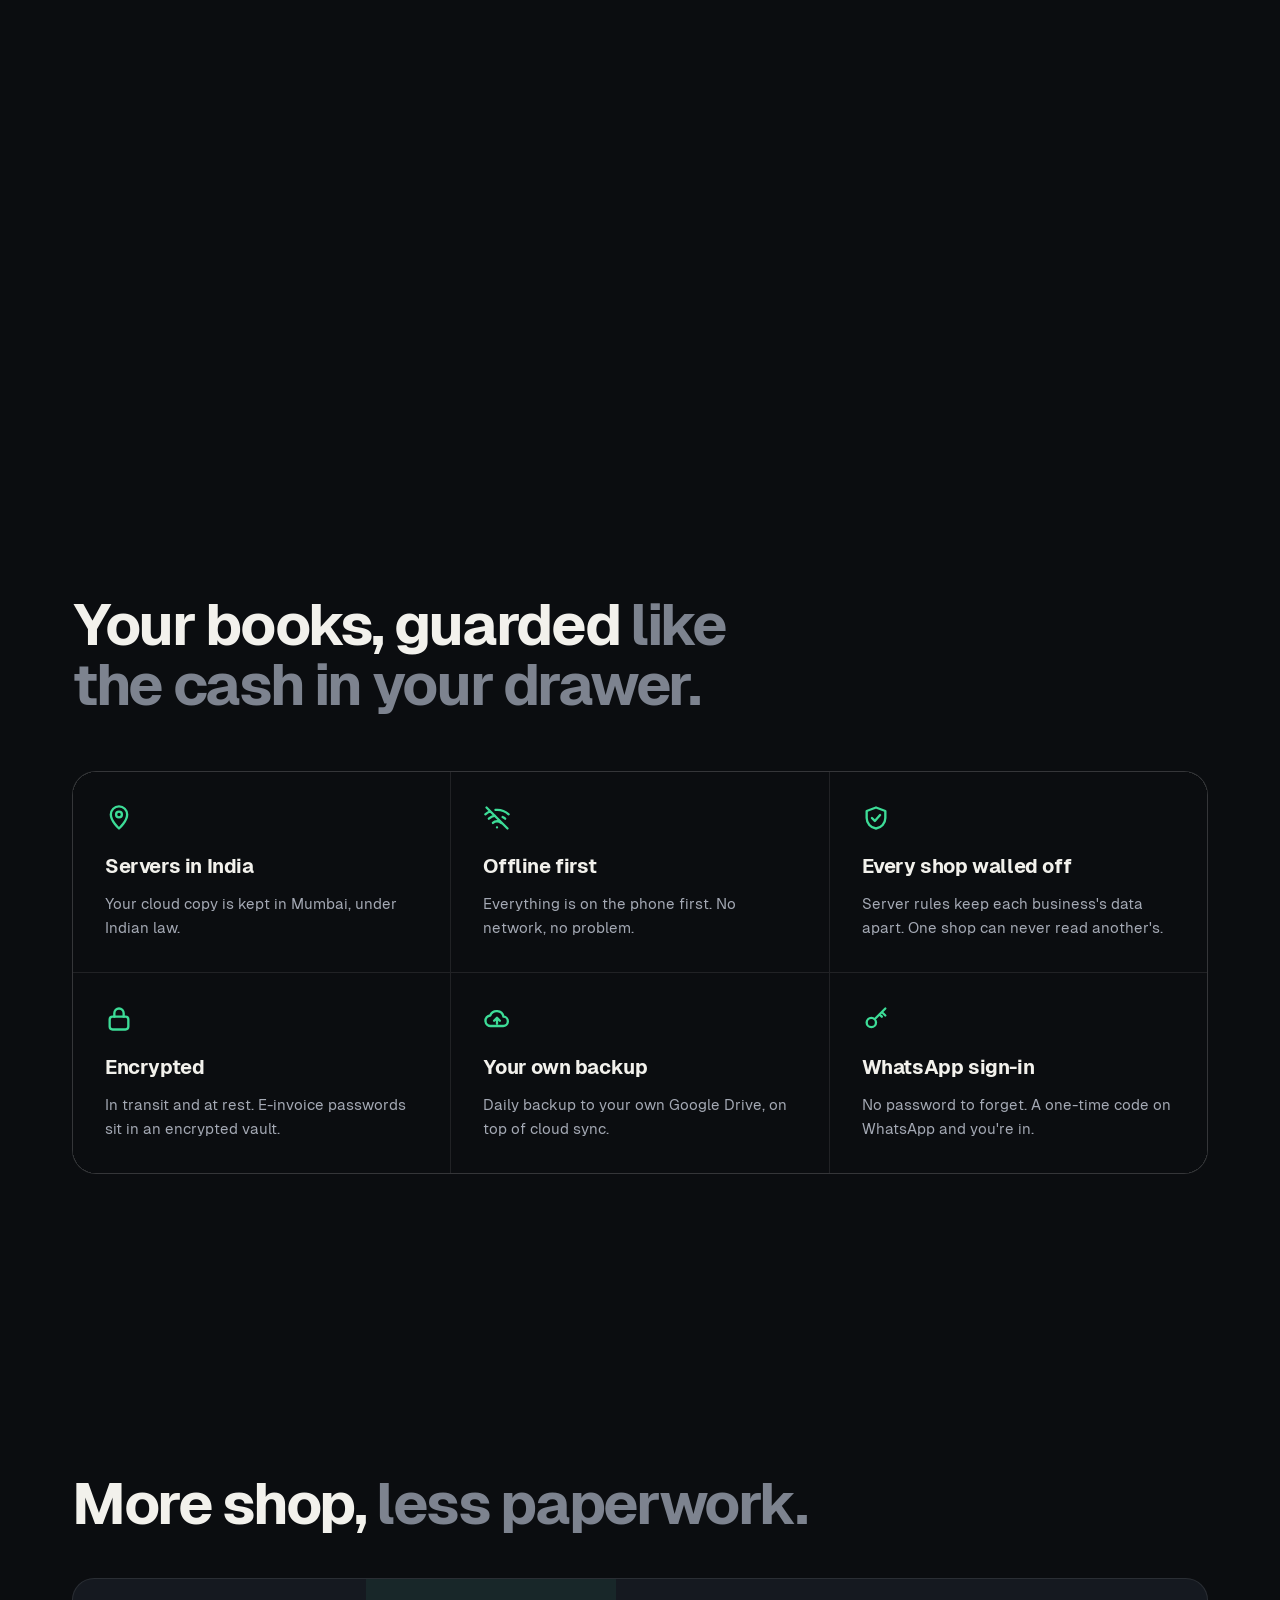
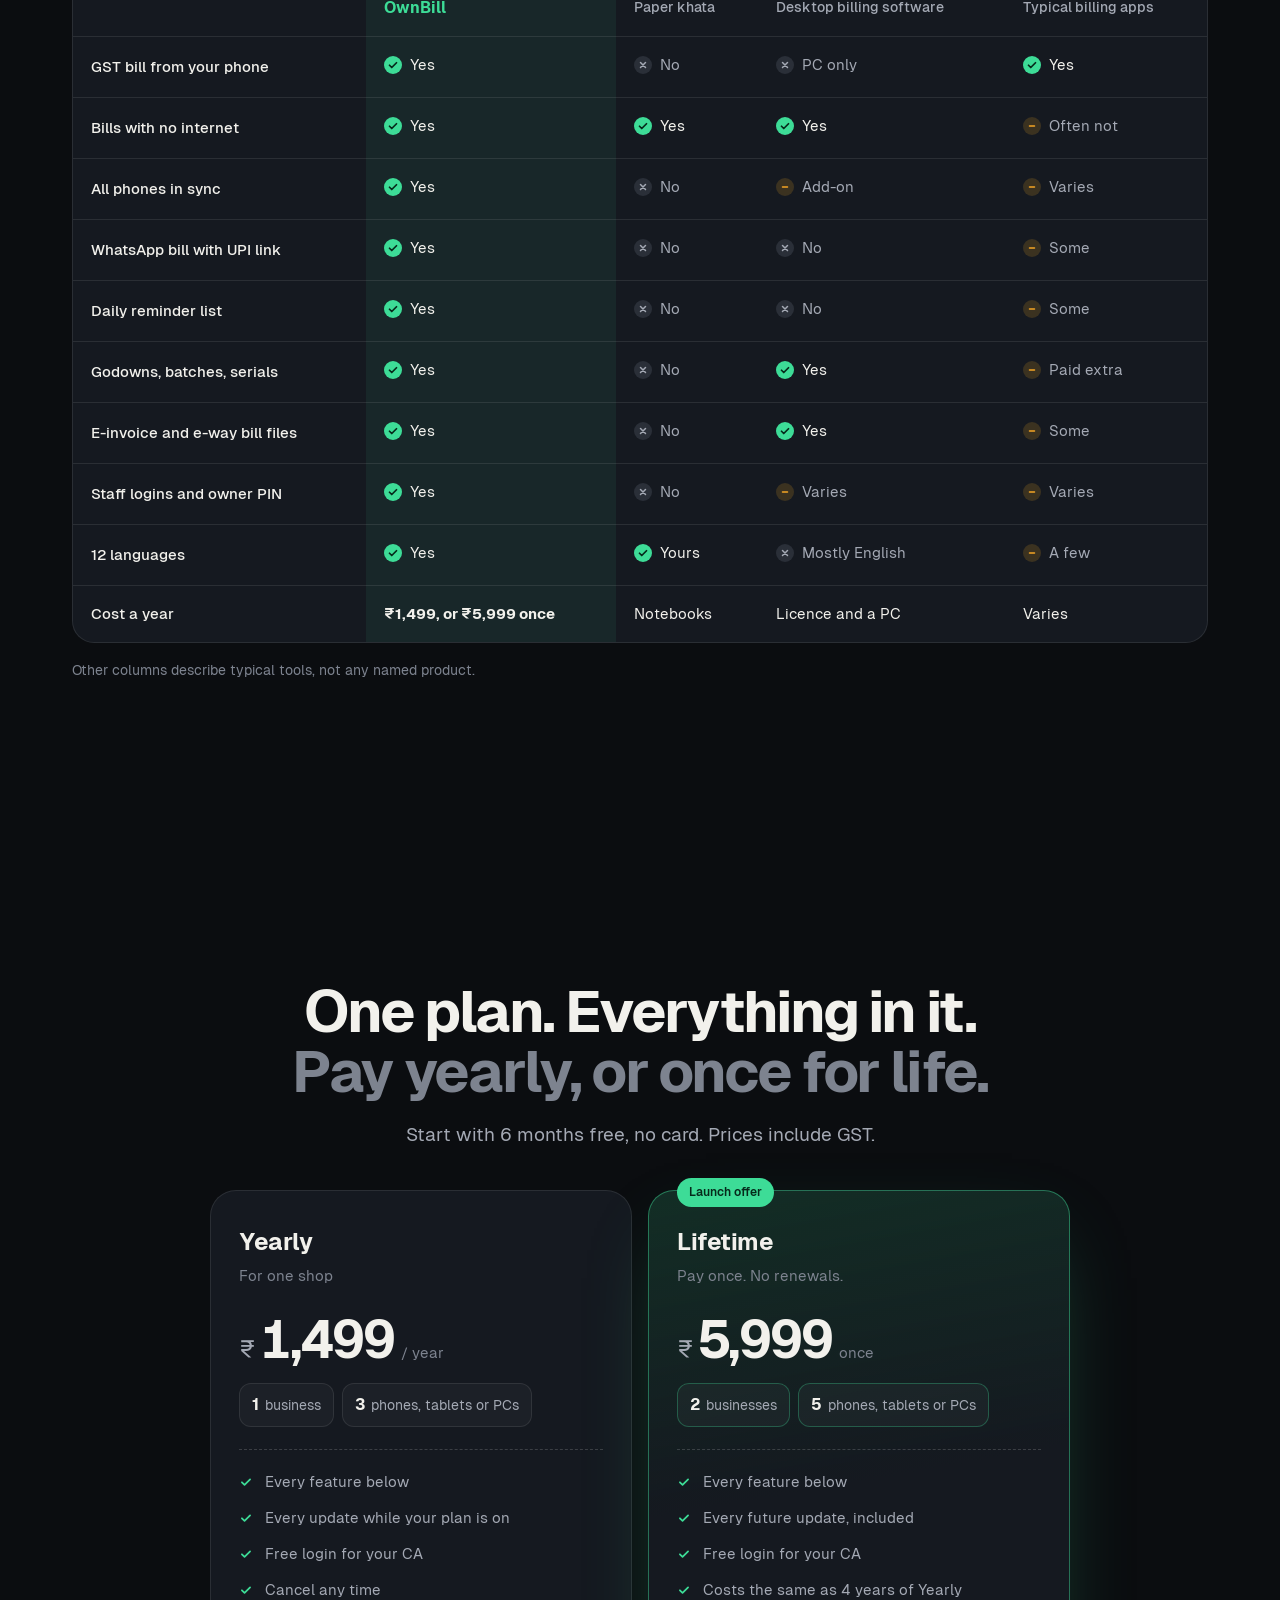
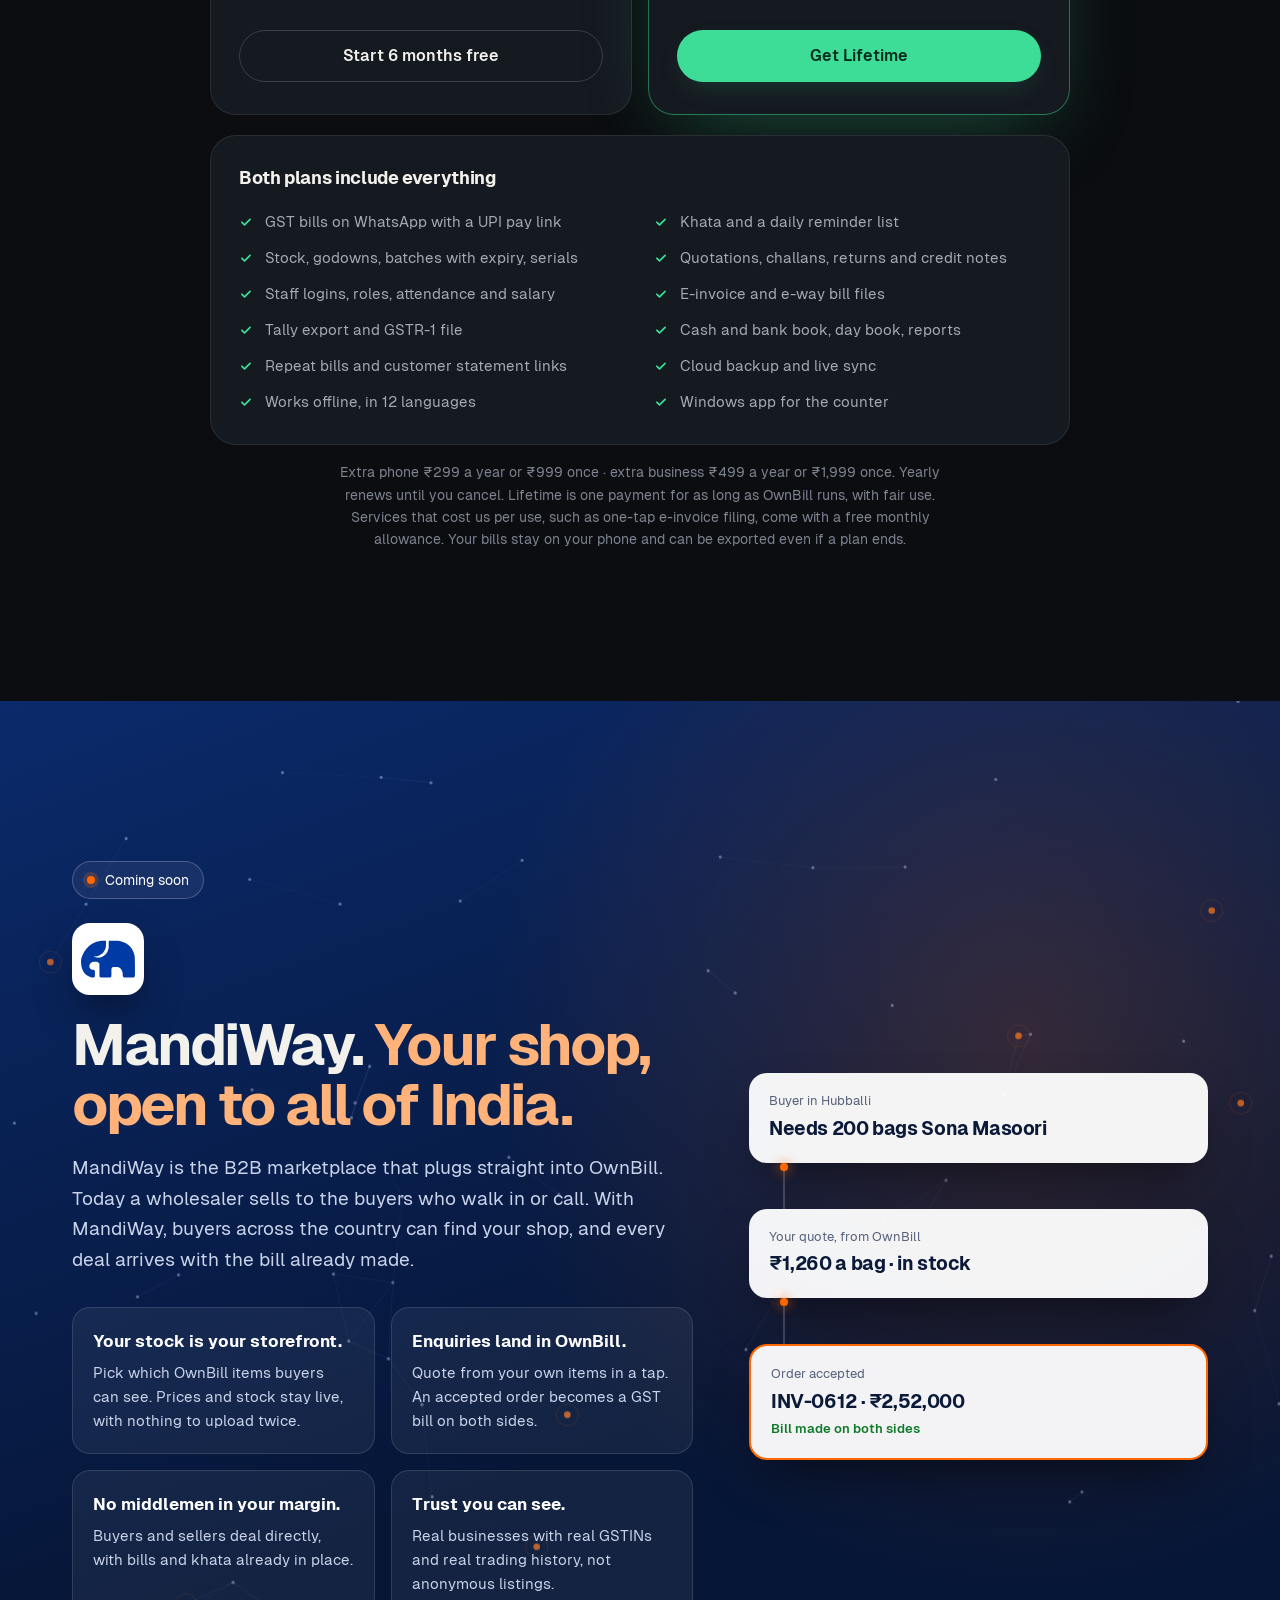
==== commit c911d004: "New plans: Yearly ₹1,499 (1 business, 3 devices) and Lifetime ₹5,999 (2 businesses, 5 devices); term" ====
--- a/index.html
+++ b/index.html
@@ -4,32 +4,32 @@
 <meta charset="utf-8">
 <meta name="viewport" content="width=device-width, initial-scale=1, viewport-fit=cover">
 <title>OwnBill: GST billing, khata and stock app for Indian shops</title>
-<meta name="description" content="Make GST bills on your phone, send them on WhatsApp with a UPI pay link, and keep khata, stock, godowns and staff in step. Works offline, in 12 languages, with servers in India. 6 months of Max free.">
+<meta name="description" content="Make GST bills on your phone, send them on WhatsApp with a UPI pay link, and keep khata, stock, godowns and staff in step. Works offline, in 12 languages, with servers in India. 6 months free.">
 <meta name="theme-color" content="#0B0D10">
 <link rel="canonical" href="https://ownbill.in/">
 <link rel="icon" href="/img/mark.svg" type="image/svg+xml">
 <meta property="og:type" content="website">
 <meta property="og:site_name" content="OwnBill">
 <meta property="og:title" content="OwnBill: GST bills on your phone. Paid on WhatsApp.">
-<meta property="og:description" content="GST billing, khata, stock and staff for Indian shops and traders. Works offline. 6 months of Max free.">
+<meta property="og:description" content="GST billing, khata, stock and staff for Indian shops and traders. Works offline. 6 months free.">
 <meta property="og:url" content="https://ownbill.in/">
 <meta property="og:image" content="https://ownbill.in/img/og.png">
 <meta name="twitter:card" content="summary_large_image">
 <link rel="preload" href="/assets/fonts/Geist-700.woff2" as="font" type="font/woff2" crossorigin>
 <link rel="preload" href="/assets/fonts/GeistMono-400.woff2" as="font" type="font/woff2" crossorigin>
-<link rel="stylesheet" href="/assets/home.css?v=4">
+<link rel="stylesheet" href="/assets/home.css?v=5">
 <link rel="stylesheet" href="/assets/signup.css?v=1">
 <script src="/assets/vendor/gsap.min.js" defer></script>
 <script src="/assets/vendor/ScrollTrigger.min.js" defer></script>
 <script src="/assets/vendor/lenis.min.js" defer></script>
-<script src="/assets/home.js?v=3" defer></script>
+<script src="/assets/home.js?v=4" defer></script>
 <script type="application/ld+json">
 {"@context":"https://schema.org","@graph":[
-{"@type":"SoftwareApplication","name":"OwnBill","operatingSystem":"Android, Windows","applicationCategory":"BusinessApplication","description":"GST billing, khata, stock and staff app for Indian shops and traders.","offers":[{"@type":"Offer","name":"Starter","price":"1499","priceCurrency":"INR"},{"@type":"Offer","name":"Business","price":"2999","priceCurrency":"INR"},{"@type":"Offer","name":"Max","price":"4999","priceCurrency":"INR"}],"publisher":{"@type":"Organization","name":"Provantic Technologies Private Limited","url":"https://ownbill.in/"}},
+{"@type":"SoftwareApplication","name":"OwnBill","operatingSystem":"Android, Windows","applicationCategory":"BusinessApplication","description":"GST billing, khata, stock and staff app for Indian shops and traders.","offers":[{"@type":"Offer","name":"Yearly","price":"1499","priceCurrency":"INR"},{"@type":"Offer","name":"Lifetime","price":"5999","priceCurrency":"INR"}],"publisher":{"@type":"Organization","name":"Provantic Technologies Private Limited","url":"https://ownbill.in/"}},
 {"@type":"FAQPage","mainEntity":[
 {"@type":"Question","name":"Does OwnBill work without internet?","acceptedAnswer":{"@type":"Answer","text":"Yes. Billing, khata and stock work fully offline on the phone. When the network is back, every phone in your shop syncs on its own."}},
 {"@type":"Question","name":"Is OwnBill GST compliant?","acceptedAnswer":{"@type":"Answer","text":"OwnBill picks CGST and SGST, IGST or UTGST from the GSTINs and prints what a tax invoice must carry. It makes the GSTR-1 file, e-invoice JSON and e-way bill file. Check rates and HSN codes with your CA."}},
-{"@type":"Question","name":"How much does OwnBill cost?","acceptedAnswer":{"@type":"Answer","text":"New accounts get the Max plan free for 6 months. After that, Starter is Rs 1,499 a year, Business Rs 2,999 and Max Rs 4,999, GST included."}}
+{"@type":"Question","name":"How much does OwnBill cost?","acceptedAnswer":{"@type":"Answer","text":"New accounts get every feature free for 6 months. After that it is Rs 1,499 a year for 1 business and 3 devices, or Rs 5,999 once for life for 2 businesses and 5 devices, GST included."}}
 ]}]}
 </script>
 </head>
@@ -131,7 +131,7 @@
     <ul class="stats" aria-label="OwnBill at a glance">
         <li><b>12</b><span>languages</span></li>
         <li><b>0</b><span>internet needed to bill</span></li>
-        <li><b>6</b><span>months of Max free</span></li>
+        <li><b>6</b><span>months free</span></li>
         <li><b>IN</b><span>servers in Mumbai</span></li>
       </ul>
   </div>
@@ -400,7 +400,7 @@
         </ul>
       </div>
       <div class="fan">
-        <div class="phone"><div class="phone-screen"><img src="/img/s/signin.webp" width="390" height="844" alt="Sign in with WhatsApp: 6 months of Max free" loading="lazy"></div></div>
+        <div class="phone"><div class="phone-screen"><img src="/img/s/signin.webp" width="390" height="844" alt="Sign in with WhatsApp" loading="lazy"></div></div>
         <div class="phone"><div class="phone-screen"><img src="/img/s/trash.webp" width="390" height="844" alt="Deleted bills kept for 30 days" loading="lazy"></div></div>
         <div class="phone"><div class="phone-screen"><img src="/img/s/theme.webp" width="390" height="844" alt="Theme and look: Ink and Mint, Golden Rush, Frost Sapphire" loading="lazy"></div></div>
       </div>
@@ -447,7 +447,6 @@
       <figure><div class="phone"><div class="phone-screen"><img src="/img/s/backup.webp" width="390" height="844" alt="Google Drive backup settings" loading="lazy"></div></div><figcaption>Drive backup</figcaption></figure>
       <figure><div class="phone"><div class="phone-screen"><img src="/img/s/calculator.webp" width="390" height="844" alt="GST calculator" loading="lazy"></div></div><figcaption>GST calculator</figcaption></figure>
       <figure><div class="phone"><div class="phone-screen"><img src="/img/s/home-gold.webp" width="390" height="844" alt="Home in the Golden Rush theme" loading="lazy"></div></div><figcaption>Golden Rush theme</figcaption></figure>
-      <figure><div class="phone"><div class="phone-screen"><img src="/img/s/plans.webp" width="390" height="844" alt="Choose your plan" loading="lazy"></div></div><figcaption>Plans</figcaption></figure>
     </div>
   </div>
 </section>
@@ -483,7 +482,7 @@
           <tr><th scope="row">E-invoice and e-way bill files</th><td class="us"><i class="y">Yes</i></td><td><i class="n">No</i></td><td><i class="y">Yes</i></td><td><i class="p">Some</i></td></tr>
           <tr><th scope="row">Staff logins and owner PIN</th><td class="us"><i class="y">Yes</i></td><td><i class="n">No</i></td><td><i class="p">Varies</i></td><td><i class="p">Varies</i></td></tr>
           <tr><th scope="row">12 languages</th><td class="us"><i class="y">Yes</i></td><td><i class="y">Yours</i></td><td><i class="n">Mostly English</i></td><td><i class="p">A few</i></td></tr>
-          <tr><th scope="row">Cost a year</th><td class="us"><b>From ₹1,499</b></td><td>Notebooks</td><td>Licence and a PC</td><td>Varies</td></tr>
+          <tr><th scope="row">Cost a year</th><td class="us"><b>₹1,499, or ₹5,999 once</b></td><td>Notebooks</td><td>Licence and a PC</td><td>Varies</td></tr>
         </tbody>
       </table>
     </div>
@@ -493,36 +492,43 @@
 
 <section class="sec pricing" id="pricing" aria-labelledby="price-h">
   <div class="wrap">
-    <h2 id="price-h" class="h2 reveal center">Start with 6 months of Max. <span class="soft">Free, no card.</span></h2>
-    <p class="sub reveal center">After that, pick the plan that fits. Prices include GST.</p>
-    <div class="bill-toggle reveal" role="radiogroup" aria-label="Billing period">
-      <span class="knob" aria-hidden="true"></span>
-      <button type="button" role="radio" aria-checked="true" data-period="y">Yearly <span class="save">save up to 30%</span></button>
-      <button type="button" role="radio" aria-checked="false" data-period="m">Monthly</button>
-    </div>
-    <div class="plans">
+    <h2 id="price-h" class="h2 reveal center">One plan. Everything in it. <span class="soft">Pay yearly, or once for life.</span></h2>
+    <p class="sub reveal center">Start with 6 months free, no card. Prices include GST.</p>
+    <div class="plans two">
       <article class="plan reveal">
-        <h3>Starter</h3><p class="for">For one counter</p>
-        <p class="price"><span class="cur">₹</span><b data-y="1,499" data-m="179">1,499</b><span class="per" data-y="/ year" data-m="/ month">/ year</span></p>
-        <ul><li>2 phones · 1 business</li><li>GST bills, khata, stock, reports</li><li>Cloud backup and live sync</li><li>CA login, customer statement link</li><li>Repeat bills</li></ul>
-        <a class="btn btn-line" href="#join" data-signup="starter" data-src="pricing">Choose Starter</a>
-      </article>
-      <article class="plan plan-mid reveal">
-        <p class="badge">Most shops</p>
-        <h3>Business</h3><p class="for">For a shop with staff</p>
-        <p class="price"><span class="cur">₹</span><b data-y="2,999" data-m="349">2,999</b><span class="per" data-y="/ year" data-m="/ month">/ year</span></p>
-        <ul><li>5 phones · 3 businesses</li><li>Everything in Starter</li><li>Staff logins, attendance and salary</li><li>Godowns, batches, expiry, serials</li><li>Tally export, GSTR-1 file</li><li>Daily reminder list, cash and bank book</li></ul>
-        <a class="btn btn-light" href="#join" data-signup="business" data-src="pricing">Choose Business</a>
+        <h3>Yearly</h3><p class="for">For one shop</p>
+        <p class="price"><span class="cur">₹</span><b>1,499</b><span class="per">/ year</span></p>
+        <p class="lims"><span><b>1</b> business</span><span><b>3</b> phones, tablets or PCs</span></p>
+        <ul><li>Every feature below</li><li>Every update while your plan is on</li><li>Free login for your CA</li><li>Cancel any time</li></ul>
+        <a class="btn btn-line" href="#join" data-signup="starter" data-src="pricing">Start 6 months free</a>
       </article>
       <article class="plan plan-max reveal">
-        <p class="badge mint">Free for 6 months</p>
-        <h3>Max</h3><p class="for">For a growing trader</p>
-        <p class="price"><span class="cur">₹</span><b data-y="4,999" data-m="549">4,999</b><span class="per" data-y="/ year" data-m="/ month">/ year</span></p>
-        <ul><li>15 phones · no business limit</li><li>Everything in Business</li><li>E-invoice and e-way bill in one tap <em>coming soon</em></li><li>First in line for MandiWay</li></ul>
-        <a class="btn btn-mint" href="#join" data-signup="max" data-src="pricing">Start 6 months free</a>
+        <p class="badge mint">Launch offer</p>
+        <h3>Lifetime</h3><p class="for">Pay once. No renewals.</p>
+        <p class="price"><span class="cur">₹</span><b>5,999</b><span class="per">once</span></p>
+        <p class="lims"><span><b>2</b> businesses</span><span><b>5</b> phones, tablets or PCs</span></p>
+        <ul><li>Every feature below</li><li>Every future update, included</li><li>Free login for your CA</li><li>Costs the same as 4 years of Yearly</li></ul>
+        <a class="btn btn-mint" href="#join" data-signup="max" data-src="pricing">Get Lifetime</a>
       </article>
     </div>
-    <p class="fine center">Extra phone ₹299 a year · extra business ₹499 a year. Plans renew until you cancel. Your bills stay on your phone and can be exported even after a plan ends.</p>
+    <div class="all reveal">
+      <h3>Both plans include everything</h3>
+      <ul>
+        <li>GST bills on WhatsApp with a UPI pay link</li>
+        <li>Khata and a daily reminder list</li>
+        <li>Stock, godowns, batches with expiry, serials</li>
+        <li>Quotations, challans, returns and credit notes</li>
+        <li>Staff logins, roles, attendance and salary</li>
+        <li>E-invoice and e-way bill files</li>
+        <li>Tally export and GSTR-1 file</li>
+        <li>Cash and bank book, day book, reports</li>
+        <li>Repeat bills and customer statement links</li>
+        <li>Cloud backup and live sync</li>
+        <li>Works offline, in 12 languages</li>
+        <li>Windows app for the counter</li>
+      </ul>
+    </div>
+    <p class="fine center">Extra phone ₹299 a year or ₹999 once · extra business ₹499 a year or ₹1,999 once. Yearly renews until you cancel. Lifetime is one payment for as long as OwnBill runs, with fair use. Services that cost us per use, such as one-tap e-invoice filing, come with a free monthly allowance. Your bills stay on your phone and can be exported even if a plan ends.</p>
   </div>
 </section>
 
@@ -539,7 +545,7 @@
         <li><b>No middlemen in your margin.</b> Buyers and sellers deal directly, with bills and khata already in place.</li>
         <li><b>Trust you can see.</b> Real businesses with real GSTINs and real trading history, not anonymous listings.</li>
       </ul>
-      <p class="mw-note">OwnBill Max users get in first. <a href="https://mandiway.ownbill.in/#join">Tell me when MandiWay opens</a></p>
+      <p class="mw-note">OwnBill users get in first. <a href="https://mandiway.ownbill.in/#join">Tell me when MandiWay opens</a></p>
     </div>
     <div class="mw-flow" aria-hidden="true">
       <div class="mw-card"><small>Buyer in Hubballi</small><b>Needs 200 bags Sona Masoori</b></div>
@@ -558,7 +564,7 @@
       <li class="reveal"><span class="n">1</span><h3>Get the app</h3><p>Write to us for early access. The Google Play release is coming soon.</p></li>
       <li class="reveal"><span class="n">2</span><h3>Sign in with WhatsApp</h3><p>Type your mobile number and the code we send on WhatsApp.</p></li>
       <li class="reveal"><span class="n">3</span><h3>Add your GSTIN</h3><p>Your business name, state and address. Then a few items.</p></li>
-      <li class="reveal"><span class="n">4</span><h3>Make your first bill</h3><p>Tap items, send on WhatsApp, get paid. Max is free for 6 months.</p></li>
+      <li class="reveal"><span class="n">4</span><h3>Make your first bill</h3><p>Tap items, send on WhatsApp, get paid. Everything is free for 6 months.</p></li>
     </ol>
   </div>
 </section>
@@ -569,14 +575,15 @@
     <div class="faq-list">
       <details class="reveal"><summary>Does OwnBill work without internet?</summary><p>Yes. Billing, khata and stock work fully offline on the phone. When the network is back, every phone in your shop syncs on its own.</p></details>
       <details class="reveal"><summary>Is it GST compliant?</summary><p>OwnBill picks CGST and SGST, IGST or UTGST from the two GSTINs and prints what a tax invoice must carry, including HSN, place of supply, the reverse-charge line and the amount in words. It makes the GSTR-1 file, e-invoice JSON and e-way bill file. Rates and HSN codes are defaults you can change; check them with your CA.</p></details>
-      <details class="reveal"><summary>What happens after the 6 free months?</summary><p>You choose Starter, Business or Max. If you don't, the paid features stop, but your bills stay readable on your phone and can be exported.</p></details>
+      <details class="reveal"><summary>What happens after the 6 free months?</summary><p>Pay ₹1,499 a year, or ₹5,999 once for life. If you don't, the paid features stop, but your bills stay readable on your phone and you can export them.</p></details>
+      <details class="reveal"><summary>What does Lifetime include?</summary><p>Every feature and every future update, for 2 businesses and 5 phones, tablets or computers, for as long as OwnBill runs. You pay once and never renew. It's a launch offer, so the price may go up later, but never for people who already bought it.</p></details>
       <details class="reveal"><summary>Can my staff use it on their own phones?</summary><p>Yes. Invite them by number and give each a role: manager, cashier or read-only for your CA. Big discounts and deletes need your PIN.</p></details>
       <details class="reveal"><summary>How do my customers pay?</summary><p>With any UPI app. Every bill, receipt and statement carries a QR and a pay link with the amount filled in. The money goes straight to your own UPI or bank account; OwnBill never touches it.</p></details>
       <details class="reveal"><summary>Is my data safe?</summary><p>A copy is kept on servers in Mumbai, encrypted, with rules that keep every shop's data apart. You can also back up daily to your own Google Drive. We never sell your data or read your bills.</p></details>
       <details class="reveal"><summary>Which languages does it support?</summary><p>English, Hindi, Kannada, Tamil, Telugu, Malayalam, Marathi, Gujarati, Bengali, Spanish, Indonesian and Portuguese.</p></details>
       <details class="reveal"><summary>Does it suit pharmacies, mobile shops and wholesalers?</summary><p>Yes. Batches and expiry for medicines, serial and IMEI numbers for electronics, and godowns, transfers and purchase bills for wholesale and distribution.</p></details>
       <details class="reveal"><summary>Is there a computer version?</summary><p>Yes, a Windows app for the counter that stays in step with your phones.</p></details>
-      <details class="reveal"><summary>When is MandiWay coming?</summary><p>Soon. OwnBill Max users get access first. Write to us to hear the day it opens.</p></details>
+      <details class="reveal"><summary>When is MandiWay coming?</summary><p>Soon, and OwnBill users get in first. <a href="https://mandiway.ownbill.in/#join">Join the early list</a> to hear the day it opens.</p></details>
     </div>
   </div>
 </section>
@@ -616,7 +623,7 @@
       <img class="su-logo" src="/img/mark.svg" width="30" height="30" alt="">
       <h3>What you get</h3>
       <ul class="su-gets">
-        <li><i class="su-tick"><svg class="ic"><use href="#i-check"/></svg></i><div><b>6 months of Max, free</b><span>Every feature unlocked from day one.</span></div></li>
+        <li><i class="su-tick"><svg class="ic"><use href="#i-check"/></svg></i><div><b>6 months free</b><span>Every feature unlocked from day one.</span></div></li>
         <li><i class="su-tick"><svg class="ic"><use href="#i-wa"/></svg></i><div><b>GST bills on WhatsApp</b><span>With a UPI pay link on every bill.</span></div></li>
         <li><i class="su-tick"><svg class="ic"><use href="#i-wifi-off"/></svg></i><div><b>Works without internet</b><span>Keep billing. It syncs when you're back online.</span></div></li>
         <li><i class="su-tick"><svg class="ic"><use href="#i-book"/></svg></i><div><b>Khata, stock and staff</b><span>In 12 languages, with servers in India.</span></div></li>
@@ -624,7 +631,7 @@
       <ol class="su-steps">
         <li>We call or WhatsApp you to set it up.</li>
         <li>You sign in with your mobile number.</li>
-        <li>Max is on for 6 months. Then pick any plan, or stop.</li>
+        <li>Everything is on for 6 months. Then pay yearly, once for life, or stop.</li>
       </ol>
     </aside>
     <div class="su-main">
@@ -632,15 +639,14 @@
       <form class="su-form" novalidate>
         <h2 class="su-title" id="su-title">Get your free 6 months</h2>
         <p class="su-lede">Tell us about your shop. We'll call or WhatsApp you to get OwnBill running on your phone.</p>
-        <div class="su-mob-gets"><span><svg class="ic"><use href="#i-check"/></svg>Max free for 6 months</span><span><svg class="ic"><use href="#i-check"/></svg>No card needed</span><span><svg class="ic"><use href="#i-check"/></svg>12 languages</span></div>
+        <div class="su-mob-gets"><span><svg class="ic"><use href="#i-check"/></svg>6 months free</span><span><svg class="ic"><use href="#i-check"/></svg>No card needed</span><span><svg class="ic"><use href="#i-check"/></svg>12 languages</span></div>
 
         <fieldset data-f="intent">
           <legend>Which plan are you looking at?</legend>
           <div class="su-chips big">
-            <label class="su-chip"><input type="radio" name="intent" value="trial" checked><span>Not sure yet<em>Try Max free</em></span></label>
-            <label class="su-chip"><input type="radio" name="intent" value="starter"><span>Starter<em>₹1,499 a year</em></span></label>
-            <label class="su-chip"><input type="radio" name="intent" value="business"><span>Business<em>₹2,999 a year</em></span></label>
-            <label class="su-chip"><input type="radio" name="intent" value="max"><span>Max<em>₹4,999 a year</em></span></label>
+            <label class="su-chip"><input type="radio" name="intent" value="trial" checked><span>Not sure yet<em>Try it free first</em></span></label>
+            <label class="su-chip"><input type="radio" name="intent" value="starter"><span>Yearly<em>₹1,499 a year</em></span></label>
+            <label class="su-chip"><input type="radio" name="intent" value="max"><span>Lifetime<em>₹5,999 once</em></span></label>
           </div>
           <em class="su-err"></em>
         </fieldset>
@@ -687,12 +693,12 @@
       <div class="su-done" hidden>
         <svg class="su-ok" viewBox="0 0 72 72" aria-hidden="true"><circle cx="36" cy="36" r="34"/><path d="M23 37l9 9 18-19"/></svg>
         <h2>You're in, <span data-su="who"></span>.</h2>
-        <p>We'll call or WhatsApp you on <strong data-su="phone"></strong> to set up OwnBill. Your 6 months of Max start the day you sign in.</p>
+        <p>We'll call or WhatsApp you on <strong data-su="phone"></strong> to set up OwnBill. Your 6 free months start the day you sign in.</p>
         <p data-su="again" hidden>You'd signed up before, so we've updated your details.</p>
         <span class="su-ref">Your reference <b data-su="ref"></b></span>
         <div class="su-done-acts">
           <button type="button" class="btn btn-mint" data-su-close>Done</button>
-          <a class="btn btn-ghost" href="https://wa.me/?text=I%27m%20trying%20OwnBill%20for%20GST%20bills%2C%20khata%20and%20stock.%206%20months%20of%20Max%20free%3A%20https%3A%2F%2Fownbill.in%2F%23join" target="_blank" rel="noopener"><svg class="ic"><use href="#i-wa"/></svg>Tell a friend</a>
+          <a class="btn btn-ghost" href="https://wa.me/?text=I%27m%20trying%20OwnBill%20for%20GST%20bills%2C%20khata%20and%20stock.%206%20months%20free%3A%20https%3A%2F%2Fownbill.in%2F%23join" target="_blank" rel="noopener"><svg class="ic"><use href="#i-wa"/></svg>Tell a friend</a>
         </div>
       </div>
     </div>
--- a/assets/home.css
+++ b/assets/home.css
@@ -478,3 +478,18 @@
 
 /* sign-up dialog colours (assets/signup.css) */
 .su{--su-bg:#12161C;--su-side:linear-gradient(165deg,#0F2E22 0%,#0E1318 70%);--su-glow:rgba(61,220,151,.2);--su-line:var(--line);--su-line2:var(--line2);--su-text:var(--ink);--su-muted:var(--muted);--su-faint:var(--faint);--su-accent:var(--mint);--su-accent-soft:rgba(61,220,151,.14);--su-on-accent:var(--mint-ink);--su-field:rgba(255,255,255,.035);--su-field-hi:rgba(255,255,255,.06);--su-bad:#FF8A7A;--su-display:Geist,system-ui,sans-serif}
+
+/* two-plan pricing (Nov 2026) */
+.plans.two{grid-template-columns:repeat(2,1fr);max-width:860px;margin-left:auto;margin-right:auto}
+.price .per{white-space:nowrap}
+.lims{display:flex;flex-wrap:wrap;gap:8px;margin:-8px 0 22px}
+.lims span{padding:8px 12px;border-radius:12px;border:1px solid var(--line);background:rgba(255,255,255,.03);font-size:14px;color:var(--muted)}
+.lims b{color:var(--ink);font-size:16px;margin-right:2px}
+.plan-max .lims span{border-color:rgba(61,220,151,.3)}
+.all{max-width:860px;margin:20px auto 0;padding:28px 28px 30px;border:1px solid var(--line);border-radius:26px;background:var(--card)}
+.all h3{font-size:18px;margin:0 0 18px}
+.all ul{list-style:none;margin:0;padding:0;display:grid;grid-template-columns:repeat(2,minmax(0,1fr));gap:12px 28px;font-size:15px;color:var(--muted)}
+.all li{position:relative;padding-left:26px}
+.all li::before{content:"";position:absolute;left:0;top:5px;width:14px;height:14px;background:url("data:image/svg+xml,%3Csvg xmlns='http://www.w3.org/2000/svg' viewBox='0 0 24 24' fill='none' stroke='%233DDC97' stroke-width='3' stroke-linecap='round' stroke-linejoin='round'%3E%3Cpath d='M5 12.5l4.5 4.5L19 7.5'/%3E%3C/svg%3E") center/contain no-repeat}
+@media (max-width:900px){.plans.two{grid-template-columns:1fr;max-width:480px}.all{max-width:480px}}
+@media (max-width:560px){.all ul{grid-template-columns:1fr}.all{padding:24px 20px}}
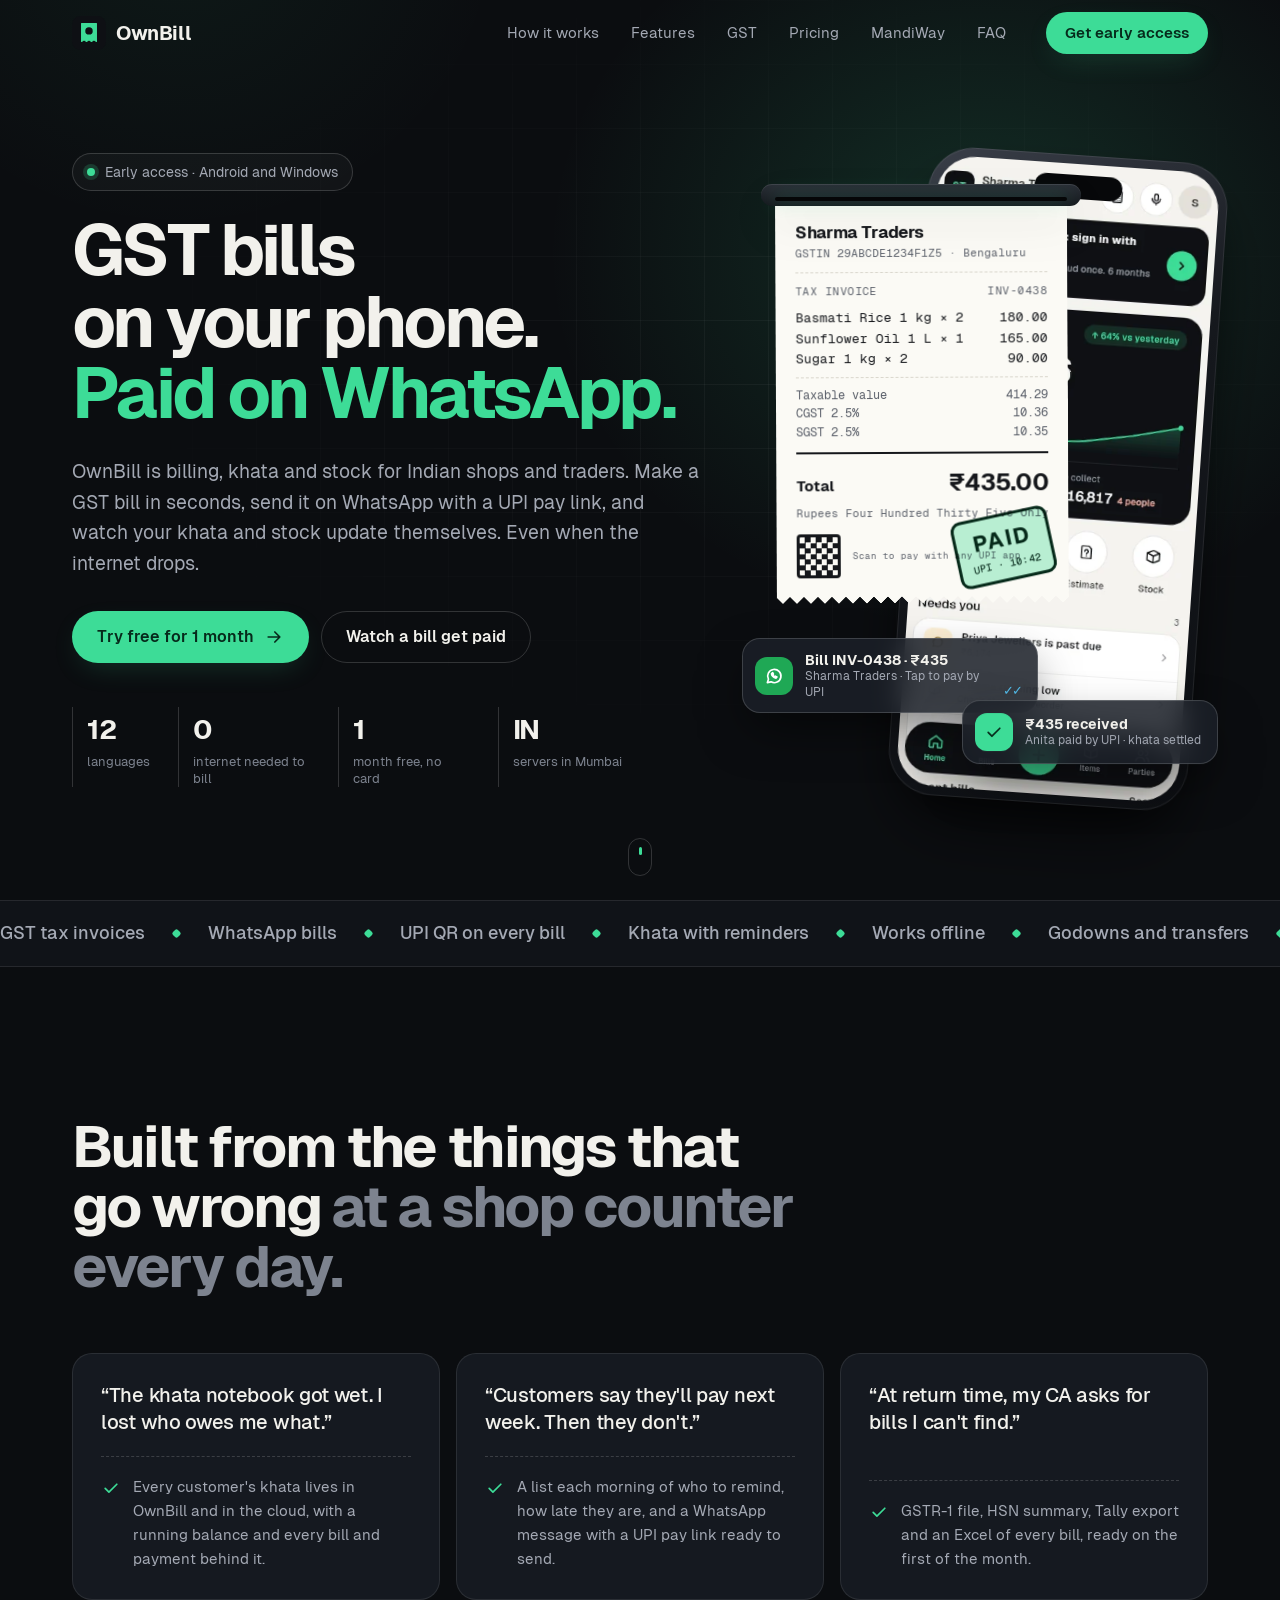
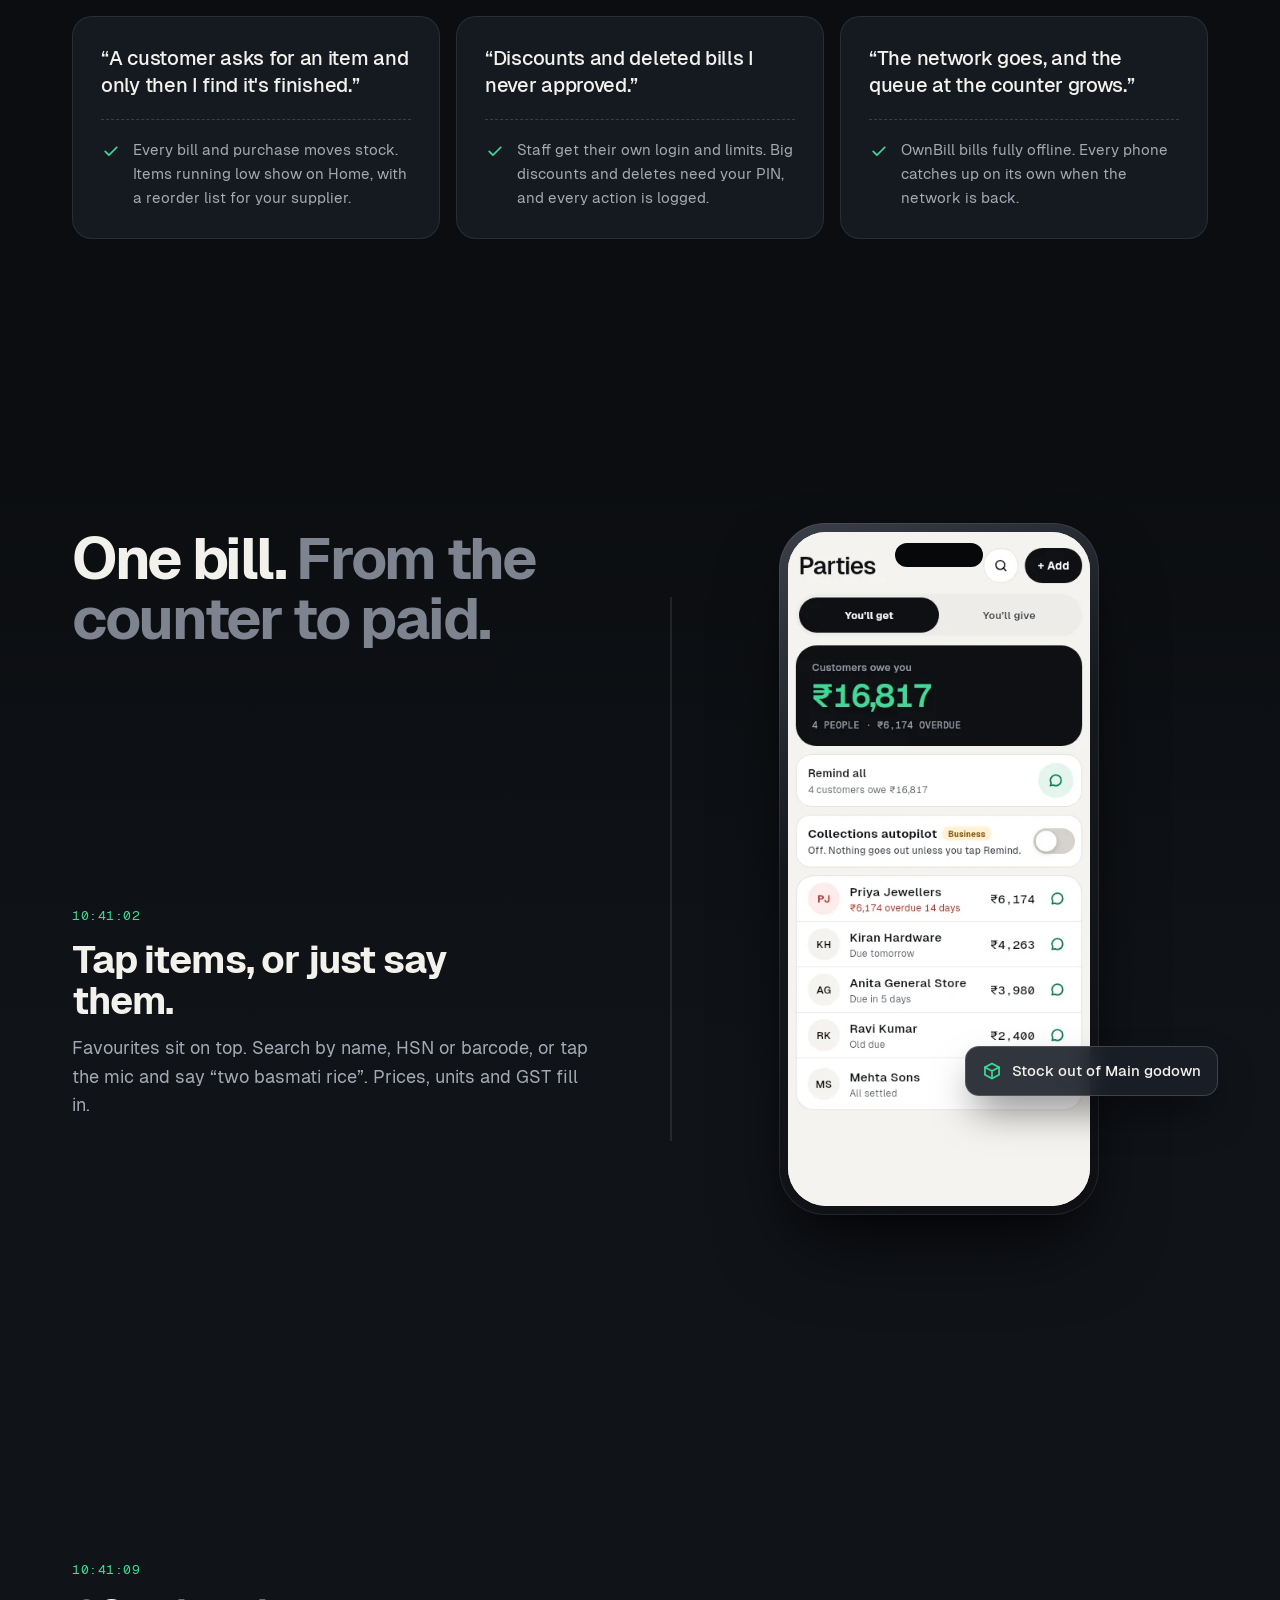
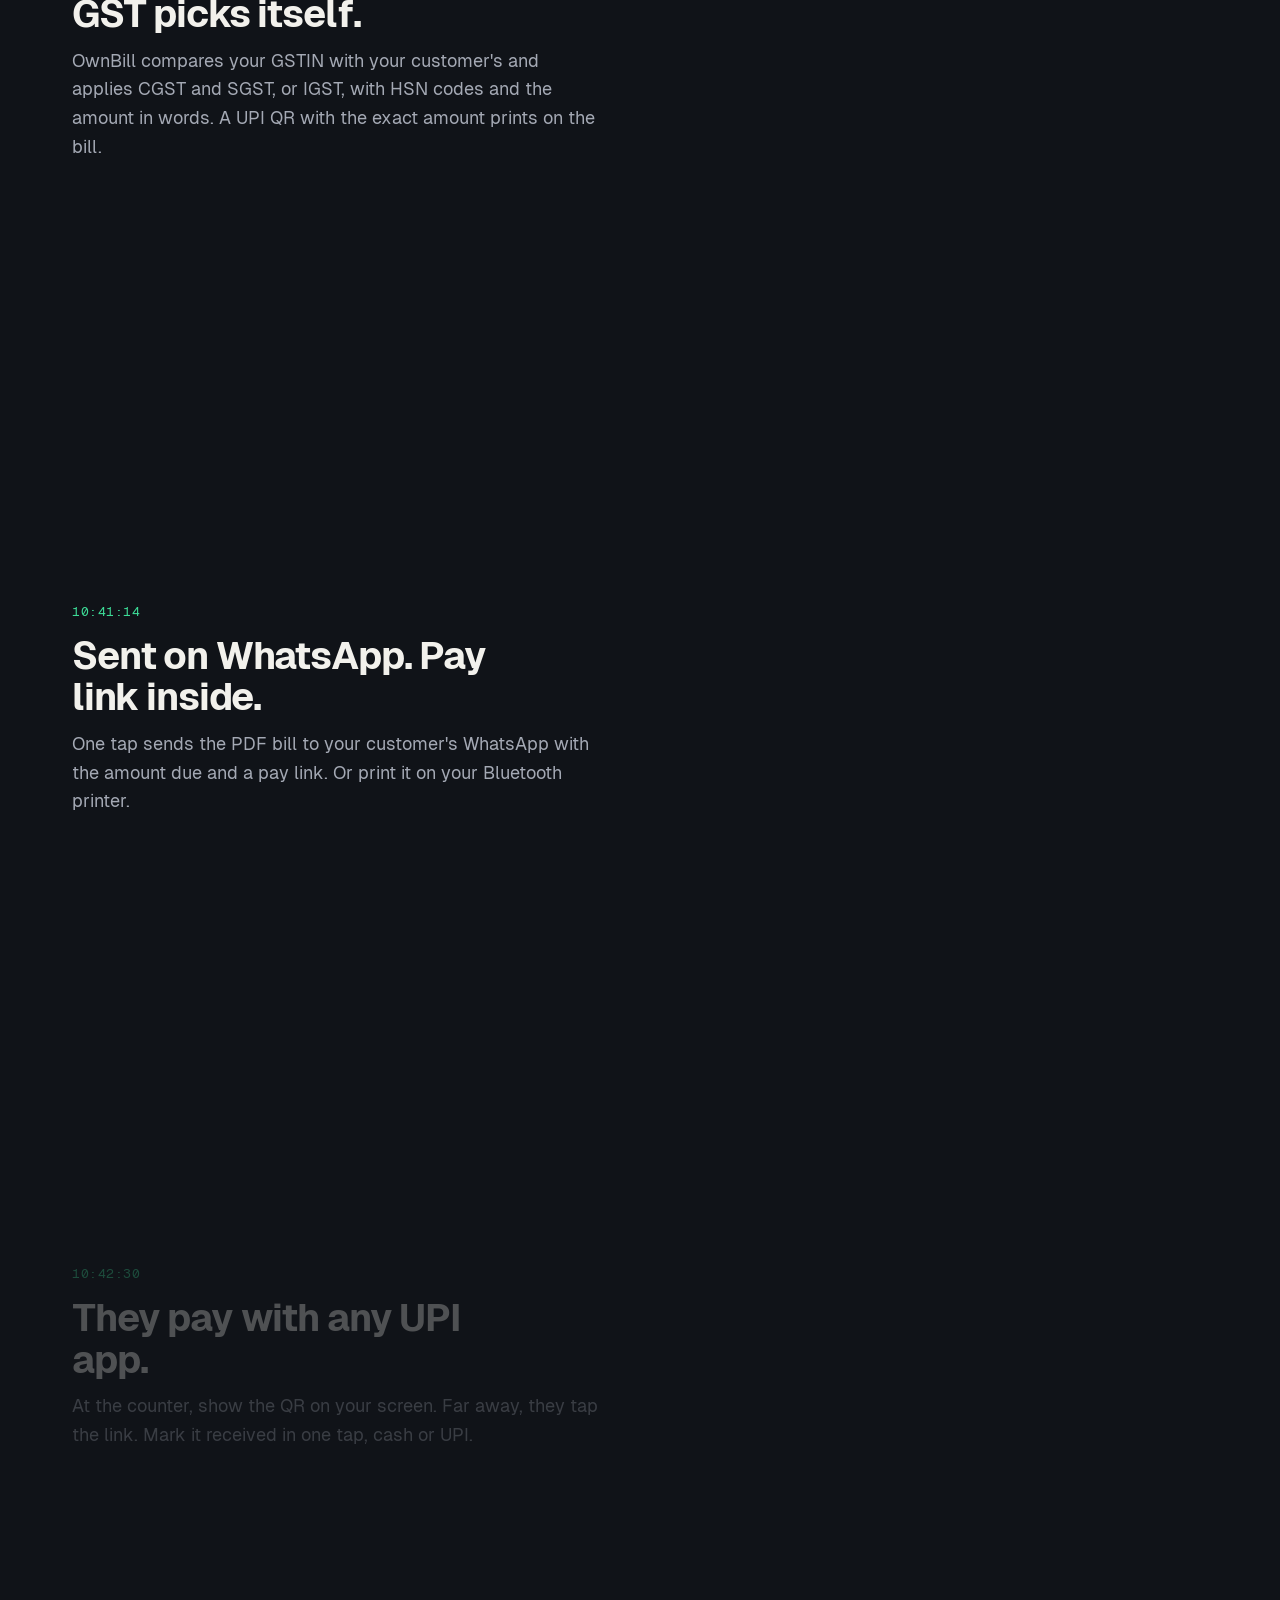
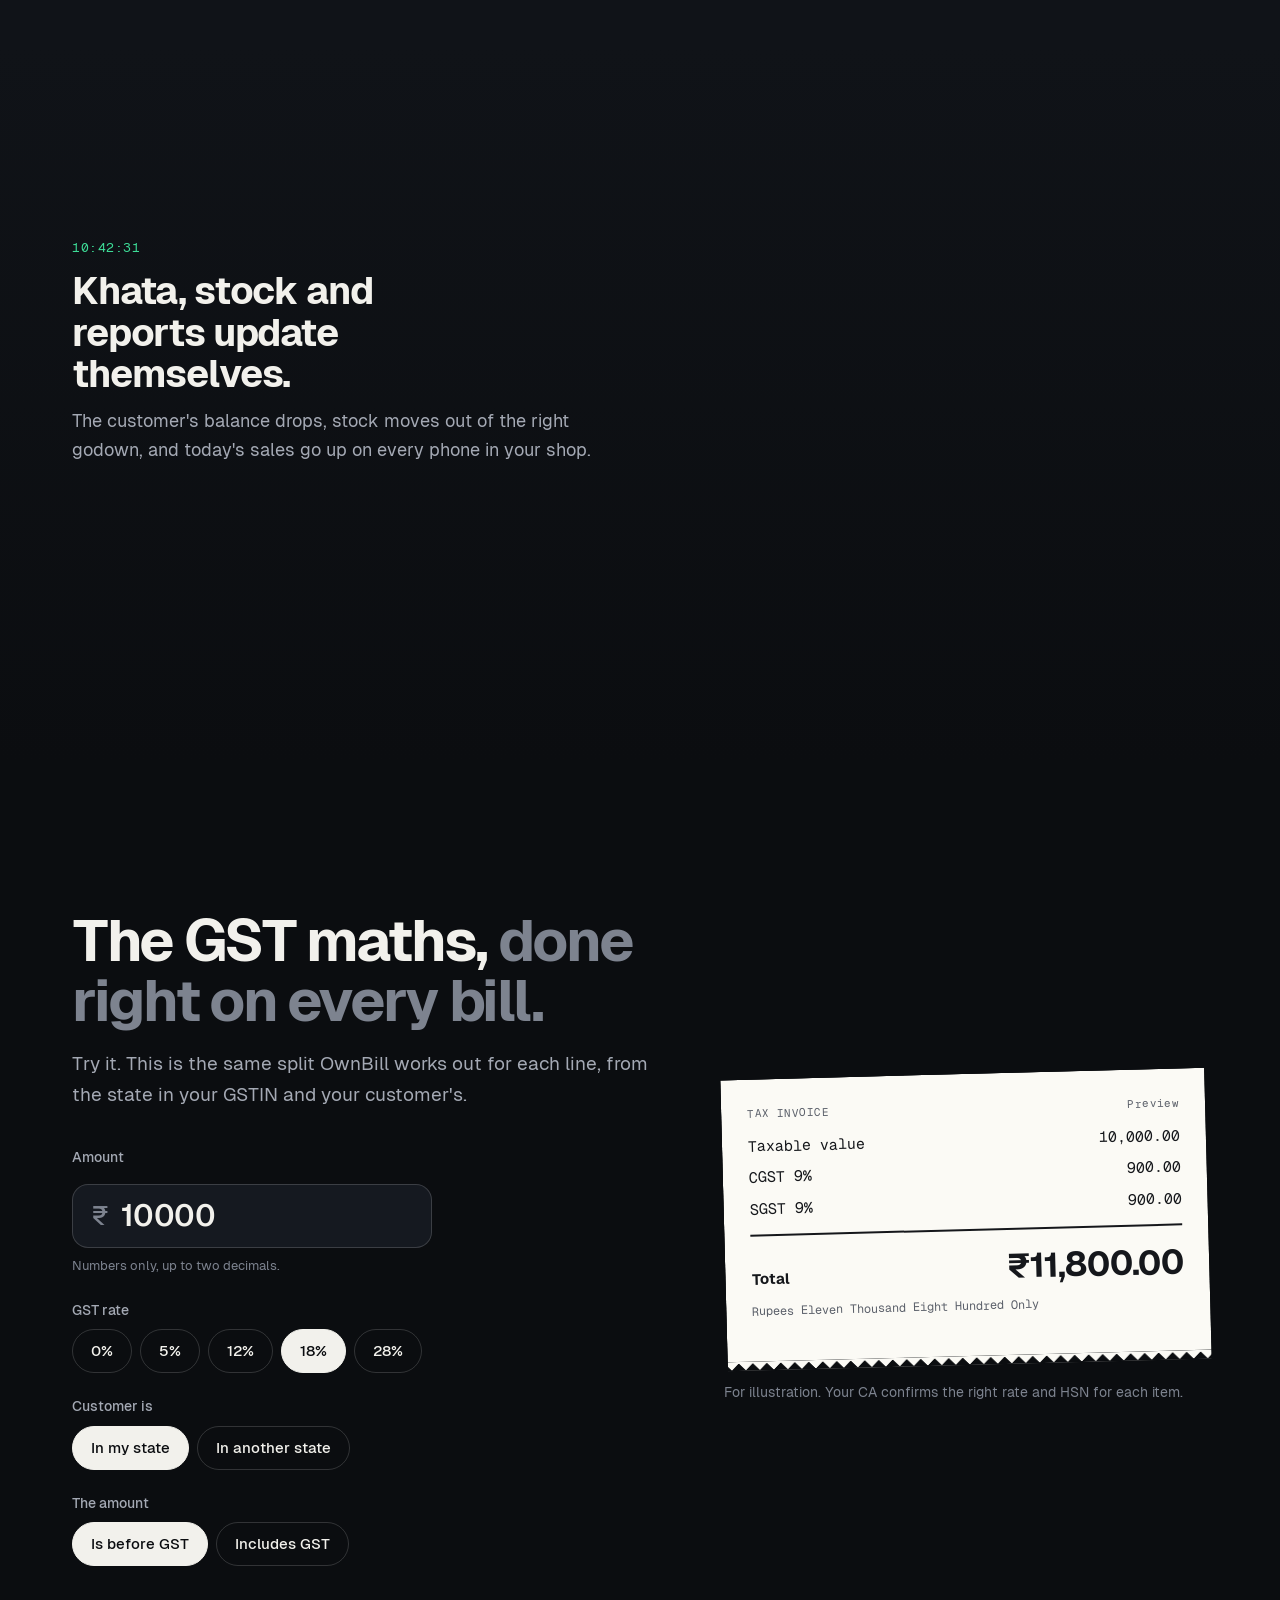
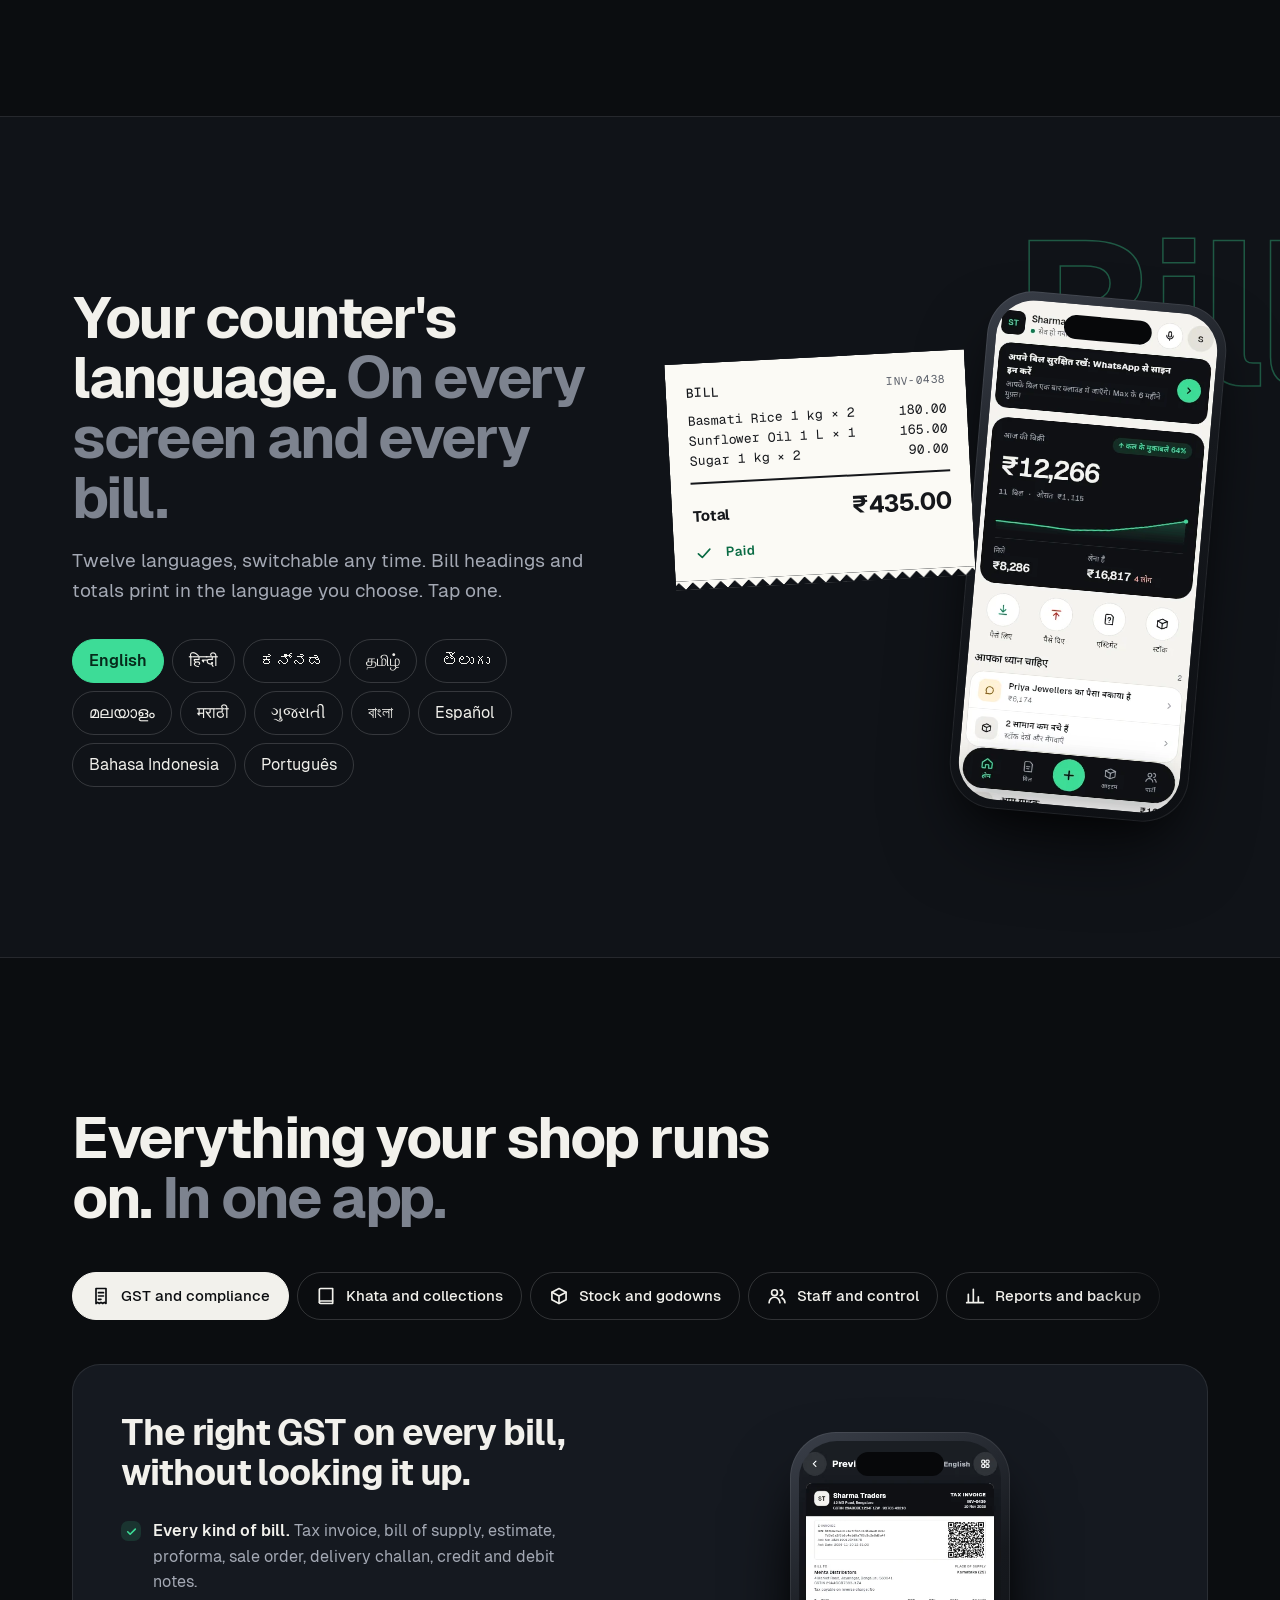
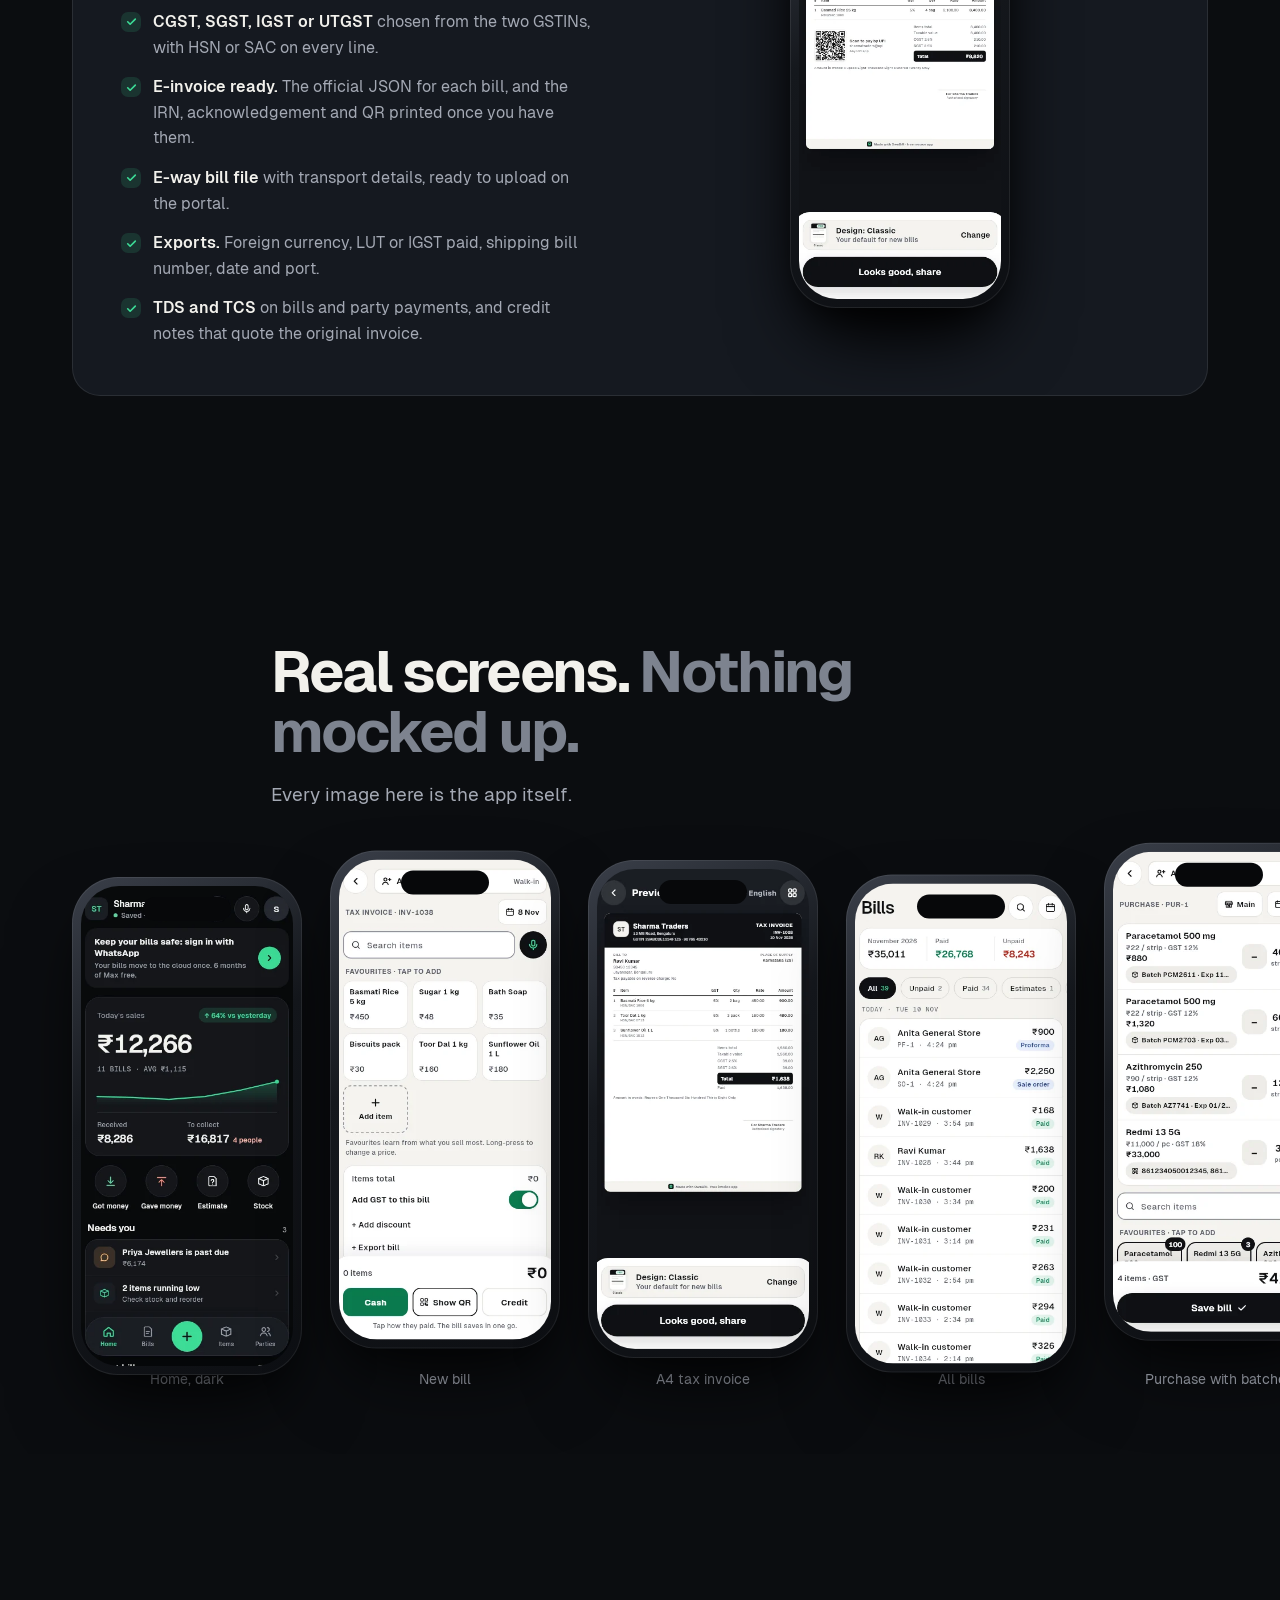
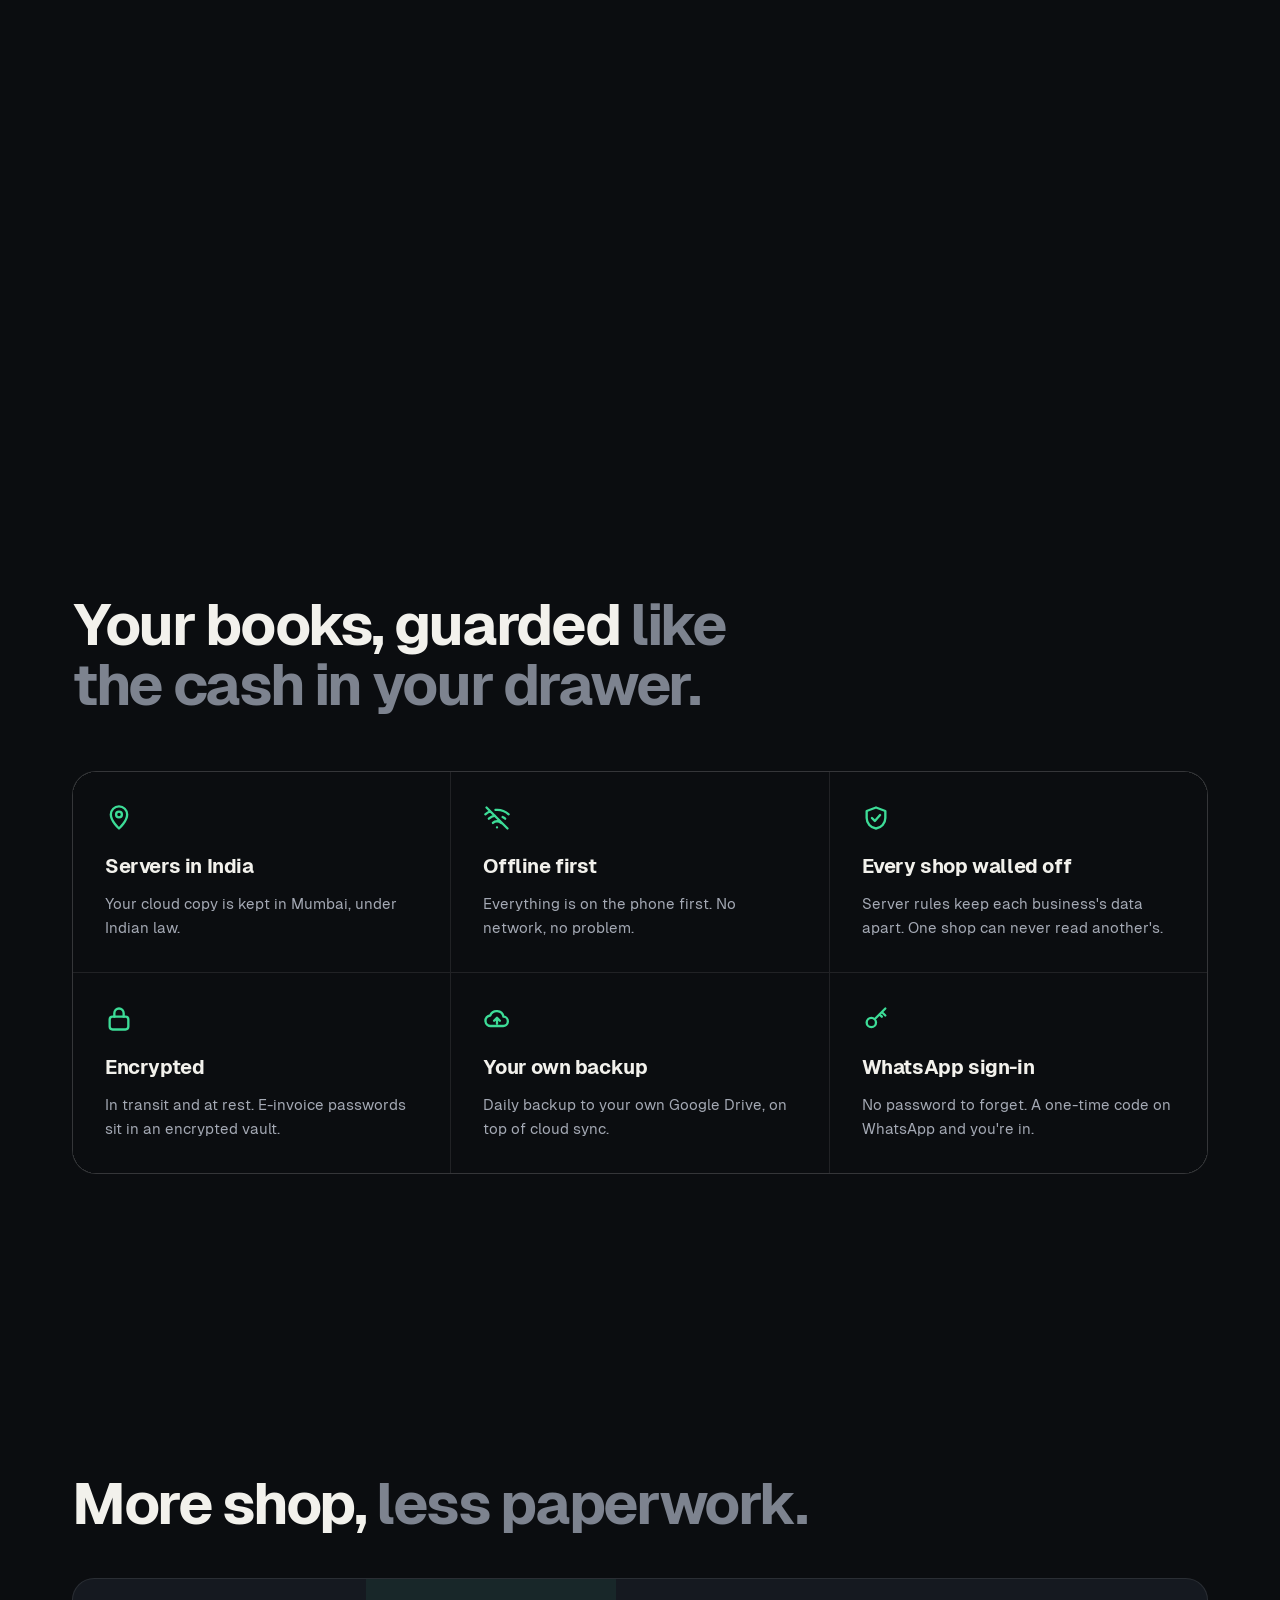
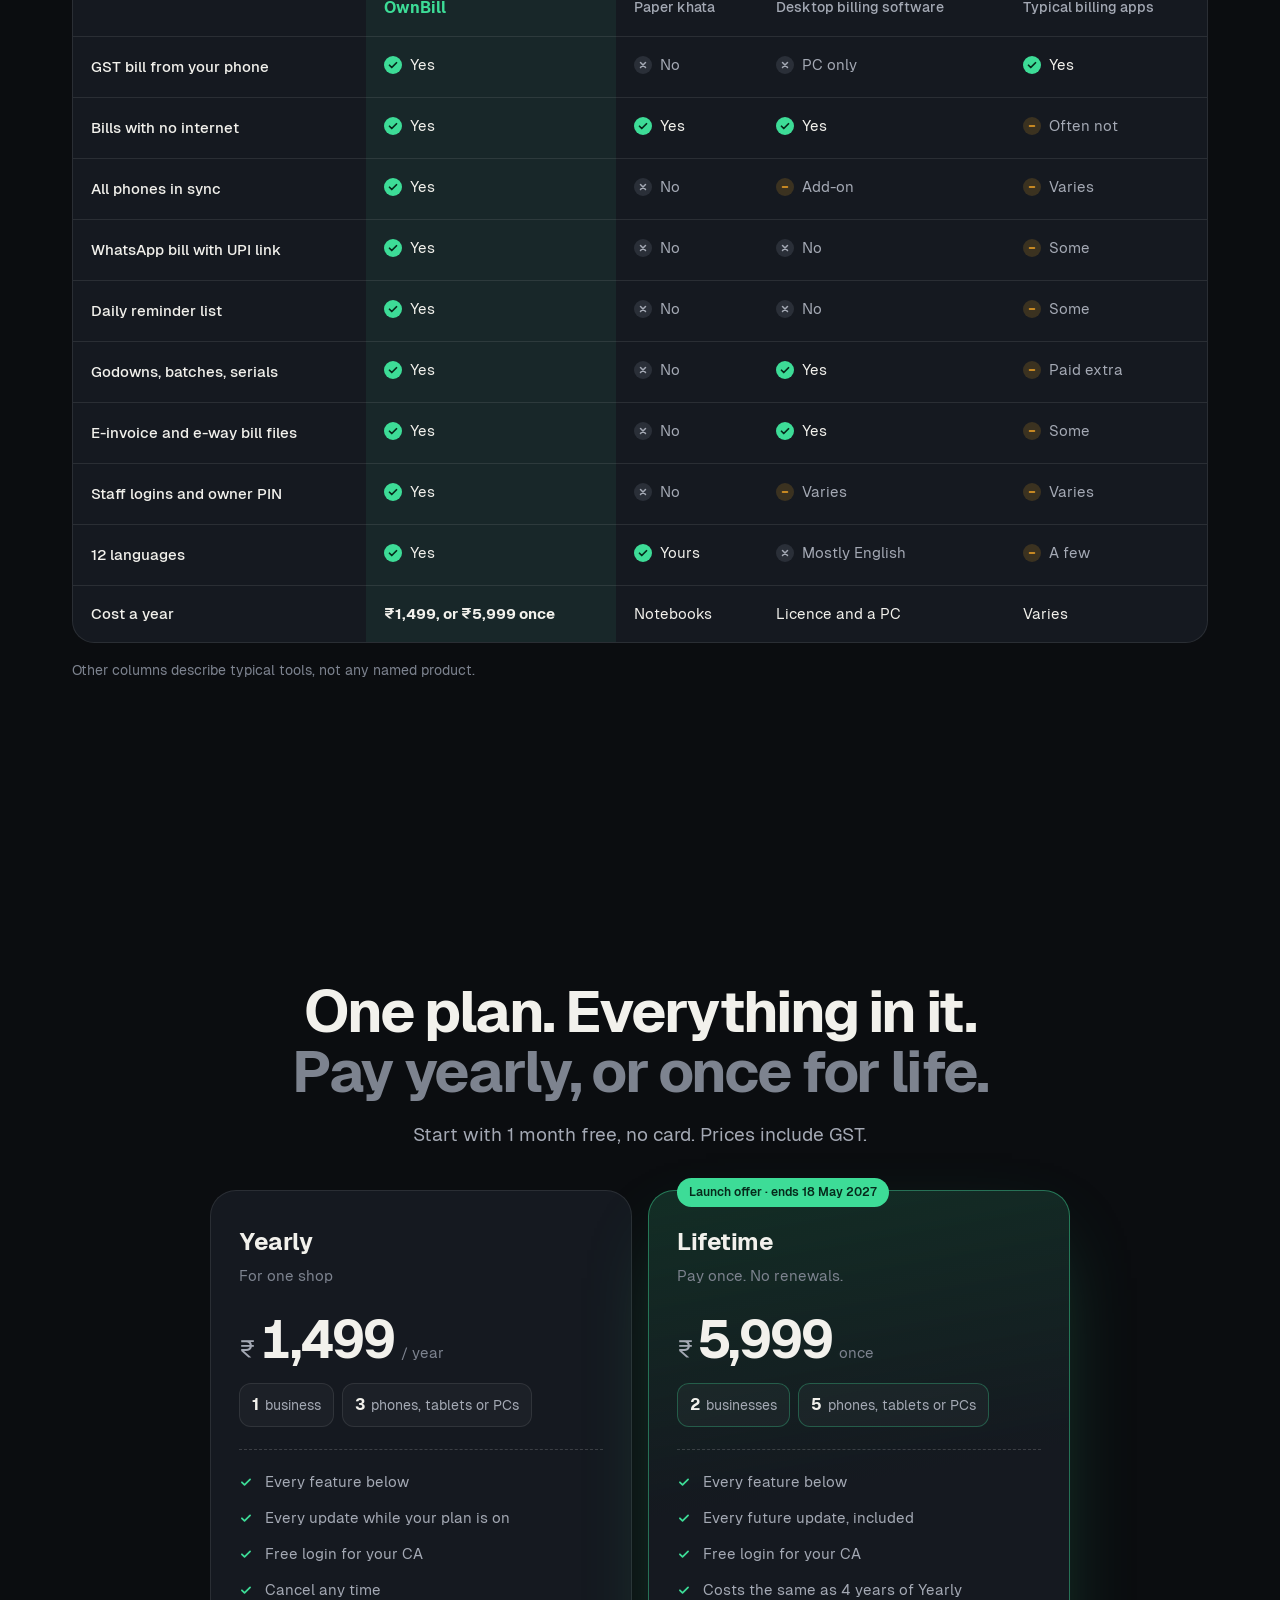
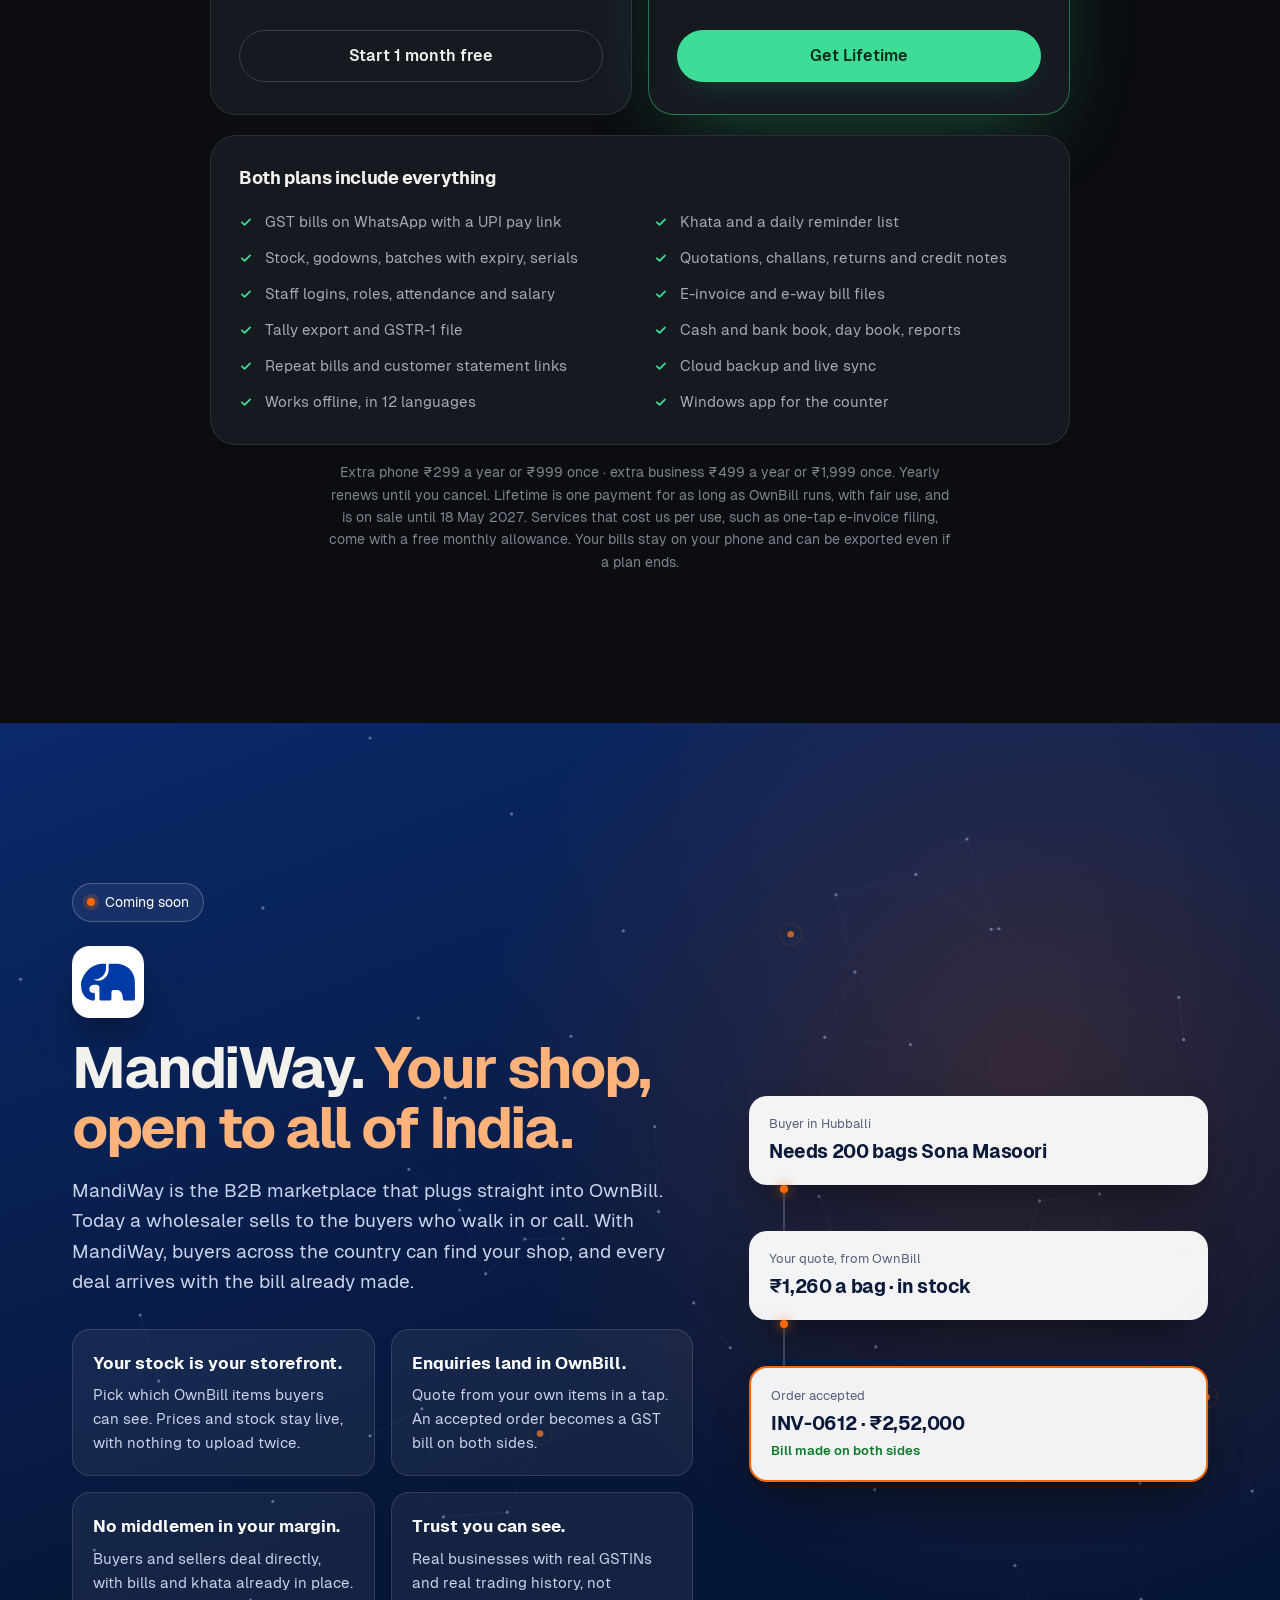
==== commit 14be72ad: "Trial is 1 month; Lifetime launch offer ends 18 May 2027 Co-Authored-By: Claude Opus 5.5 <noreply@an" ====
--- a/index.html
+++ b/index.html
@@ -4,14 +4,14 @@
 <meta charset="utf-8">
 <meta name="viewport" content="width=device-width, initial-scale=1, viewport-fit=cover">
 <title>OwnBill: GST billing, khata and stock app for Indian shops</title>
-<meta name="description" content="Make GST bills on your phone, send them on WhatsApp with a UPI pay link, and keep khata, stock, godowns and staff in step. Works offline, in 12 languages, with servers in India. 6 months free.">
+<meta name="description" content="Make GST bills on your phone, send them on WhatsApp with a UPI pay link, and keep khata, stock, godowns and staff in step. Works offline, in 12 languages, with servers in India. 1 month free.">
 <meta name="theme-color" content="#0B0D10">
 <link rel="canonical" href="https://ownbill.in/">
 <link rel="icon" href="/img/mark.svg" type="image/svg+xml">
 <meta property="og:type" content="website">
 <meta property="og:site_name" content="OwnBill">
 <meta property="og:title" content="OwnBill: GST bills on your phone. Paid on WhatsApp.">
-<meta property="og:description" content="GST billing, khata, stock and staff for Indian shops and traders. Works offline. 6 months free.">
+<meta property="og:description" content="GST billing, khata, stock and staff for Indian shops and traders. Works offline. 1 month free.">
 <meta property="og:url" content="https://ownbill.in/">
 <meta property="og:image" content="https://ownbill.in/img/og.png">
 <meta name="twitter:card" content="summary_large_image">
@@ -29,7 +29,7 @@
 {"@type":"FAQPage","mainEntity":[
 {"@type":"Question","name":"Does OwnBill work without internet?","acceptedAnswer":{"@type":"Answer","text":"Yes. Billing, khata and stock work fully offline on the phone. When the network is back, every phone in your shop syncs on its own."}},
 {"@type":"Question","name":"Is OwnBill GST compliant?","acceptedAnswer":{"@type":"Answer","text":"OwnBill picks CGST and SGST, IGST or UTGST from the GSTINs and prints what a tax invoice must carry. It makes the GSTR-1 file, e-invoice JSON and e-way bill file. Check rates and HSN codes with your CA."}},
-{"@type":"Question","name":"How much does OwnBill cost?","acceptedAnswer":{"@type":"Answer","text":"New accounts get every feature free for 6 months. After that it is Rs 1,499 a year for 1 business and 3 devices, or Rs 5,999 once for life for 2 businesses and 5 devices, GST included."}}
+{"@type":"Question","name":"How much does OwnBill cost?","acceptedAnswer":{"@type":"Answer","text":"New accounts get every feature free for 1 month. After that it is Rs 1,499 a year for 1 business and 3 devices, or Rs 5,999 once for life for 2 businesses and 5 devices, GST included."}}
 ]}]}
 </script>
 </head>
@@ -93,7 +93,7 @@
       </h1>
       <p class="lede">OwnBill is billing, khata and stock for Indian shops and traders. Make a GST bill in seconds, send it on WhatsApp with a UPI pay link, and watch your khata and stock update themselves. Even when the internet drops.</p>
       <div class="cta-row">
-        <a class="btn btn-mint" href="#join" data-signup="trial" data-src="hero">Get your free 6 months<svg class="ic"><use href="#i-arrow"/></svg></a>
+        <a class="btn btn-mint" href="#join" data-signup="trial" data-src="hero">Try free for 1 month<svg class="ic"><use href="#i-arrow"/></svg></a>
         <a class="btn btn-ghost" href="#story">Watch a bill get paid</a>
       </div>
 
@@ -131,7 +131,7 @@
     <ul class="stats" aria-label="OwnBill at a glance">
         <li><b>12</b><span>languages</span></li>
         <li><b>0</b><span>internet needed to bill</span></li>
-        <li><b>6</b><span>months free</span></li>
+        <li><b>1</b><span>month free, no card</span></li>
         <li><b>IN</b><span>servers in Mumbai</span></li>
       </ul>
   </div>
@@ -493,17 +493,17 @@
 <section class="sec pricing" id="pricing" aria-labelledby="price-h">
   <div class="wrap">
     <h2 id="price-h" class="h2 reveal center">One plan. Everything in it. <span class="soft">Pay yearly, or once for life.</span></h2>
-    <p class="sub reveal center">Start with 6 months free, no card. Prices include GST.</p>
+    <p class="sub reveal center">Start with 1 month free, no card. Prices include GST.</p>
     <div class="plans two">
       <article class="plan reveal">
         <h3>Yearly</h3><p class="for">For one shop</p>
         <p class="price"><span class="cur">₹</span><b>1,499</b><span class="per">/ year</span></p>
         <p class="lims"><span><b>1</b> business</span><span><b>3</b> phones, tablets or PCs</span></p>
         <ul><li>Every feature below</li><li>Every update while your plan is on</li><li>Free login for your CA</li><li>Cancel any time</li></ul>
-        <a class="btn btn-line" href="#join" data-signup="starter" data-src="pricing">Start 6 months free</a>
+        <a class="btn btn-line" href="#join" data-signup="starter" data-src="pricing">Start 1 month free</a>
       </article>
       <article class="plan plan-max reveal">
-        <p class="badge mint">Launch offer</p>
+        <p class="badge mint">Launch offer · ends 18 May 2027</p>
         <h3>Lifetime</h3><p class="for">Pay once. No renewals.</p>
         <p class="price"><span class="cur">₹</span><b>5,999</b><span class="per">once</span></p>
         <p class="lims"><span><b>2</b> businesses</span><span><b>5</b> phones, tablets or PCs</span></p>
@@ -528,7 +528,7 @@
         <li>Windows app for the counter</li>
       </ul>
     </div>
-    <p class="fine center">Extra phone ₹299 a year or ₹999 once · extra business ₹499 a year or ₹1,999 once. Yearly renews until you cancel. Lifetime is one payment for as long as OwnBill runs, with fair use. Services that cost us per use, such as one-tap e-invoice filing, come with a free monthly allowance. Your bills stay on your phone and can be exported even if a plan ends.</p>
+    <p class="fine center">Extra phone ₹299 a year or ₹999 once · extra business ₹499 a year or ₹1,999 once. Yearly renews until you cancel. Lifetime is one payment for as long as OwnBill runs, with fair use, and is on sale until 18 May 2027. Services that cost us per use, such as one-tap e-invoice filing, come with a free monthly allowance. Your bills stay on your phone and can be exported even if a plan ends.</p>
   </div>
 </section>
 
@@ -564,7 +564,7 @@
       <li class="reveal"><span class="n">1</span><h3>Get the app</h3><p>Write to us for early access. The Google Play release is coming soon.</p></li>
       <li class="reveal"><span class="n">2</span><h3>Sign in with WhatsApp</h3><p>Type your mobile number and the code we send on WhatsApp.</p></li>
       <li class="reveal"><span class="n">3</span><h3>Add your GSTIN</h3><p>Your business name, state and address. Then a few items.</p></li>
-      <li class="reveal"><span class="n">4</span><h3>Make your first bill</h3><p>Tap items, send on WhatsApp, get paid. Everything is free for 6 months.</p></li>
+      <li class="reveal"><span class="n">4</span><h3>Make your first bill</h3><p>Tap items, send on WhatsApp, get paid. Everything is free for the first month.</p></li>
     </ol>
   </div>
 </section>
@@ -575,8 +575,8 @@
     <div class="faq-list">
       <details class="reveal"><summary>Does OwnBill work without internet?</summary><p>Yes. Billing, khata and stock work fully offline on the phone. When the network is back, every phone in your shop syncs on its own.</p></details>
       <details class="reveal"><summary>Is it GST compliant?</summary><p>OwnBill picks CGST and SGST, IGST or UTGST from the two GSTINs and prints what a tax invoice must carry, including HSN, place of supply, the reverse-charge line and the amount in words. It makes the GSTR-1 file, e-invoice JSON and e-way bill file. Rates and HSN codes are defaults you can change; check them with your CA.</p></details>
-      <details class="reveal"><summary>What happens after the 6 free months?</summary><p>Pay ₹1,499 a year, or ₹5,999 once for life. If you don't, the paid features stop, but your bills stay readable on your phone and you can export them.</p></details>
-      <details class="reveal"><summary>What does Lifetime include?</summary><p>Every feature and every future update, for 2 businesses and 5 phones, tablets or computers, for as long as OwnBill runs. You pay once and never renew. It's a launch offer, so the price may go up later, but never for people who already bought it.</p></details>
+      <details class="reveal"><summary>What happens after the free month?</summary><p>Pay ₹1,499 a year, or ₹5,999 once for life. If you don't, the paid features stop, but your bills stay readable on your phone and you can export them.</p></details>
+      <details class="reveal"><summary>What does Lifetime include?</summary><p>Every feature and every future update, for 2 businesses and 5 phones, tablets or computers, for as long as OwnBill runs. You pay once and never renew. It's a launch offer that ends on 18 May 2027. After that, Lifetime may cost more or stop being sold, but nothing changes for people who already bought it.</p></details>
       <details class="reveal"><summary>Can my staff use it on their own phones?</summary><p>Yes. Invite them by number and give each a role: manager, cashier or read-only for your CA. Big discounts and deletes need your PIN.</p></details>
       <details class="reveal"><summary>How do my customers pay?</summary><p>With any UPI app. Every bill, receipt and statement carries a QR and a pay link with the amount filled in. The money goes straight to your own UPI or bank account; OwnBill never touches it.</p></details>
       <details class="reveal"><summary>Is my data safe?</summary><p>A copy is kept on servers in Mumbai, encrypted, with rules that keep every shop's data apart. You can also back up daily to your own Google Drive. We never sell your data or read your bills.</p></details>
@@ -592,7 +592,7 @@
   <div class="wrap close-in">
     <h2 id="close-h" class="display small reveal">Today's bills could <span class="mint">collect themselves.</span></h2>
     <div class="cta-row center reveal">
-      <a class="btn btn-mint" href="#join" data-signup="trial" data-src="close">Get your free 6 months<svg class="ic"><use href="#i-arrow"/></svg></a>
+      <a class="btn btn-mint" href="#join" data-signup="trial" data-src="close">Try free for 1 month<svg class="ic"><use href="#i-arrow"/></svg></a>
       <a class="btn btn-ghost" href="#pricing">See plans</a>
     </div>
   </div>
@@ -600,7 +600,7 @@
 </main>
 
 <div class="m-cta" aria-label="Get OwnBill">
-  <a class="btn btn-mint" href="#join" data-signup="trial" data-src="sticky">Get your free 6 months</a>
+  <a class="btn btn-mint" href="#join" data-signup="trial" data-src="sticky">Try free for 1 month</a>
   <a class="btn btn-ghost" href="#pricing">Plans</a>
 </div>
 
@@ -623,7 +623,7 @@
       <img class="su-logo" src="/img/mark.svg" width="30" height="30" alt="">
       <h3>What you get</h3>
       <ul class="su-gets">
-        <li><i class="su-tick"><svg class="ic"><use href="#i-check"/></svg></i><div><b>6 months free</b><span>Every feature unlocked from day one.</span></div></li>
+        <li><i class="su-tick"><svg class="ic"><use href="#i-check"/></svg></i><div><b>1 month free</b><span>Every feature unlocked from day one.</span></div></li>
         <li><i class="su-tick"><svg class="ic"><use href="#i-wa"/></svg></i><div><b>GST bills on WhatsApp</b><span>With a UPI pay link on every bill.</span></div></li>
         <li><i class="su-tick"><svg class="ic"><use href="#i-wifi-off"/></svg></i><div><b>Works without internet</b><span>Keep billing. It syncs when you're back online.</span></div></li>
         <li><i class="su-tick"><svg class="ic"><use href="#i-book"/></svg></i><div><b>Khata, stock and staff</b><span>In 12 languages, with servers in India.</span></div></li>
@@ -631,15 +631,15 @@
       <ol class="su-steps">
         <li>We call or WhatsApp you to set it up.</li>
         <li>You sign in with your mobile number.</li>
-        <li>Everything is on for 6 months. Then pay yearly, once for life, or stop.</li>
+        <li>Everything is on for a month. Then pay yearly, once for life, or stop.</li>
       </ol>
     </aside>
     <div class="su-main">
       <button type="button" class="su-x" data-su-close aria-label="Close"><svg class="ic"><use href="#i-x"/></svg></button>
       <form class="su-form" novalidate>
-        <h2 class="su-title" id="su-title">Get your free 6 months</h2>
+        <h2 class="su-title" id="su-title">Try free for 1 month</h2>
         <p class="su-lede">Tell us about your shop. We'll call or WhatsApp you to get OwnBill running on your phone.</p>
-        <div class="su-mob-gets"><span><svg class="ic"><use href="#i-check"/></svg>6 months free</span><span><svg class="ic"><use href="#i-check"/></svg>No card needed</span><span><svg class="ic"><use href="#i-check"/></svg>12 languages</span></div>
+        <div class="su-mob-gets"><span><svg class="ic"><use href="#i-check"/></svg>1 month free</span><span><svg class="ic"><use href="#i-check"/></svg>No card needed</span><span><svg class="ic"><use href="#i-check"/></svg>12 languages</span></div>
 
         <fieldset data-f="intent">
           <legend>Which plan are you looking at?</legend>
@@ -684,7 +684,7 @@
         </div>
 
         <div class="su-foot">
-          <button class="btn btn-mint su-go" type="submit"><span class="su-go-t">Get my free 6 months</span></button>
+          <button class="btn btn-mint su-go" type="submit"><span class="su-go-t">Start my free month</span></button>
           <span class="su-safe"><svg class="ic"><use href="#i-lock"/></svg>Stored in India</span>
           <p class="su-msg" role="alert"></p>
         </div>
@@ -693,12 +693,12 @@
       <div class="su-done" hidden>
         <svg class="su-ok" viewBox="0 0 72 72" aria-hidden="true"><circle cx="36" cy="36" r="34"/><path d="M23 37l9 9 18-19"/></svg>
         <h2>You're in, <span data-su="who"></span>.</h2>
-        <p>We'll call or WhatsApp you on <strong data-su="phone"></strong> to set up OwnBill. Your 6 free months start the day you sign in.</p>
+        <p>We'll call or WhatsApp you on <strong data-su="phone"></strong> to set up OwnBill. Your free month starts the day you sign in.</p>
         <p data-su="again" hidden>You'd signed up before, so we've updated your details.</p>
         <span class="su-ref">Your reference <b data-su="ref"></b></span>
         <div class="su-done-acts">
           <button type="button" class="btn btn-mint" data-su-close>Done</button>
-          <a class="btn btn-ghost" href="https://wa.me/?text=I%27m%20trying%20OwnBill%20for%20GST%20bills%2C%20khata%20and%20stock.%206%20months%20free%3A%20https%3A%2F%2Fownbill.in%2F%23join" target="_blank" rel="noopener"><svg class="ic"><use href="#i-wa"/></svg>Tell a friend</a>
+          <a class="btn btn-ghost" href="https://wa.me/?text=I%27m%20trying%20OwnBill%20for%20GST%20bills%2C%20khata%20and%20stock.%201%20month%20free%3A%20https%3A%2F%2Fownbill.in%2F%23join" target="_blank" rel="noopener"><svg class="ic"><use href="#i-wa"/></svg>Tell a friend</a>
         </div>
       </div>
     </div>
